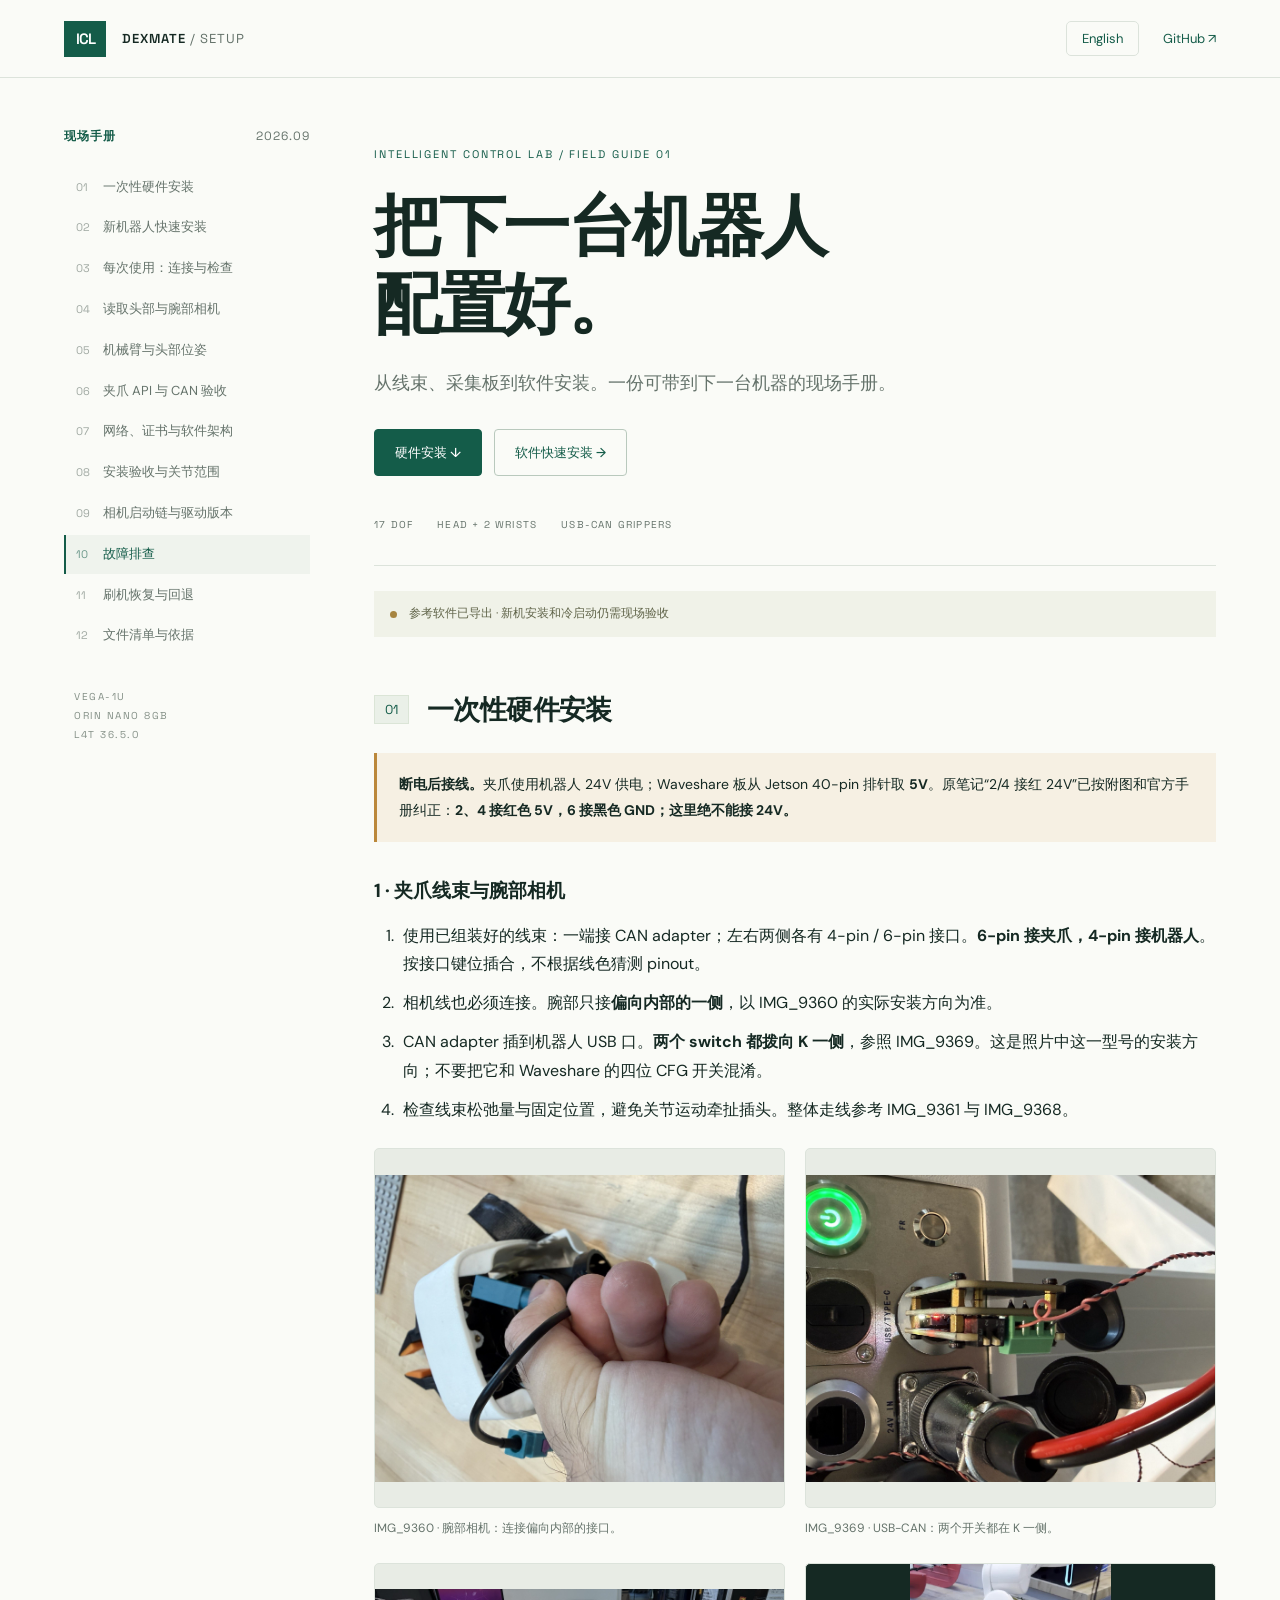
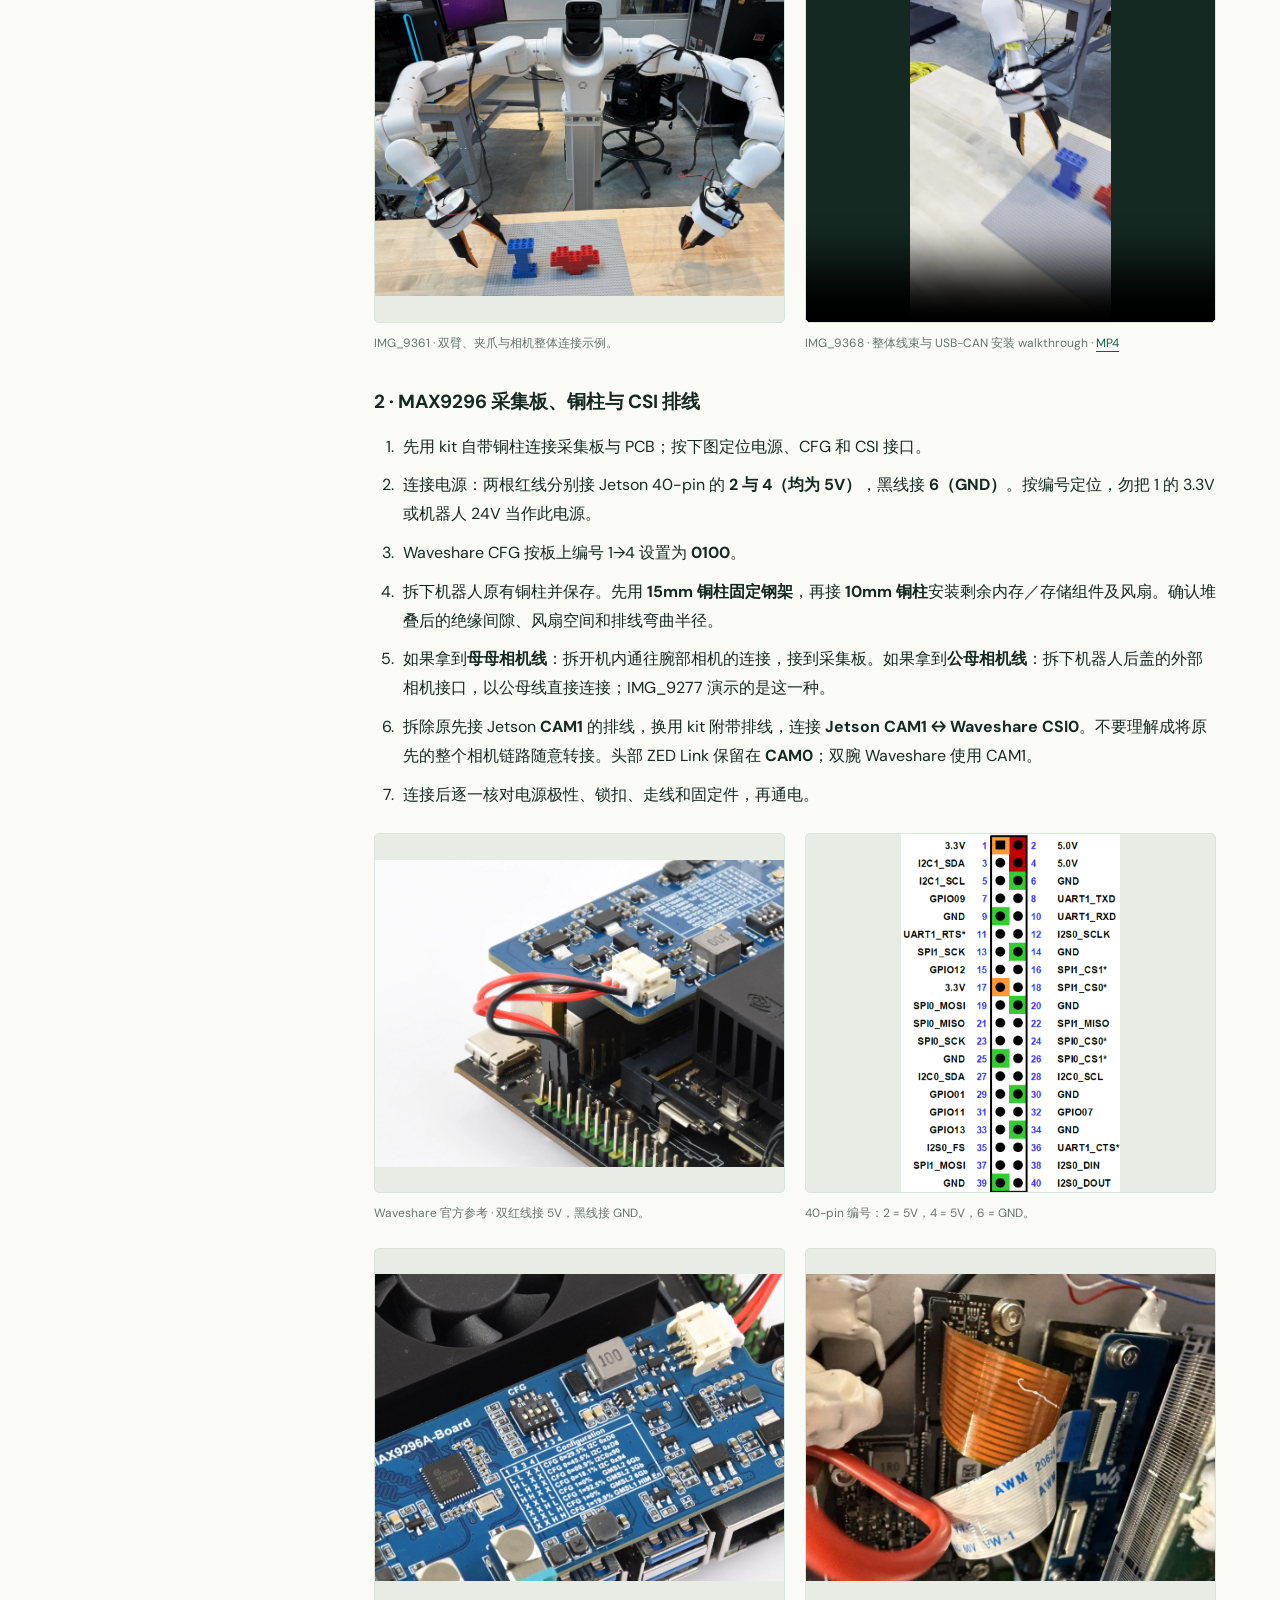
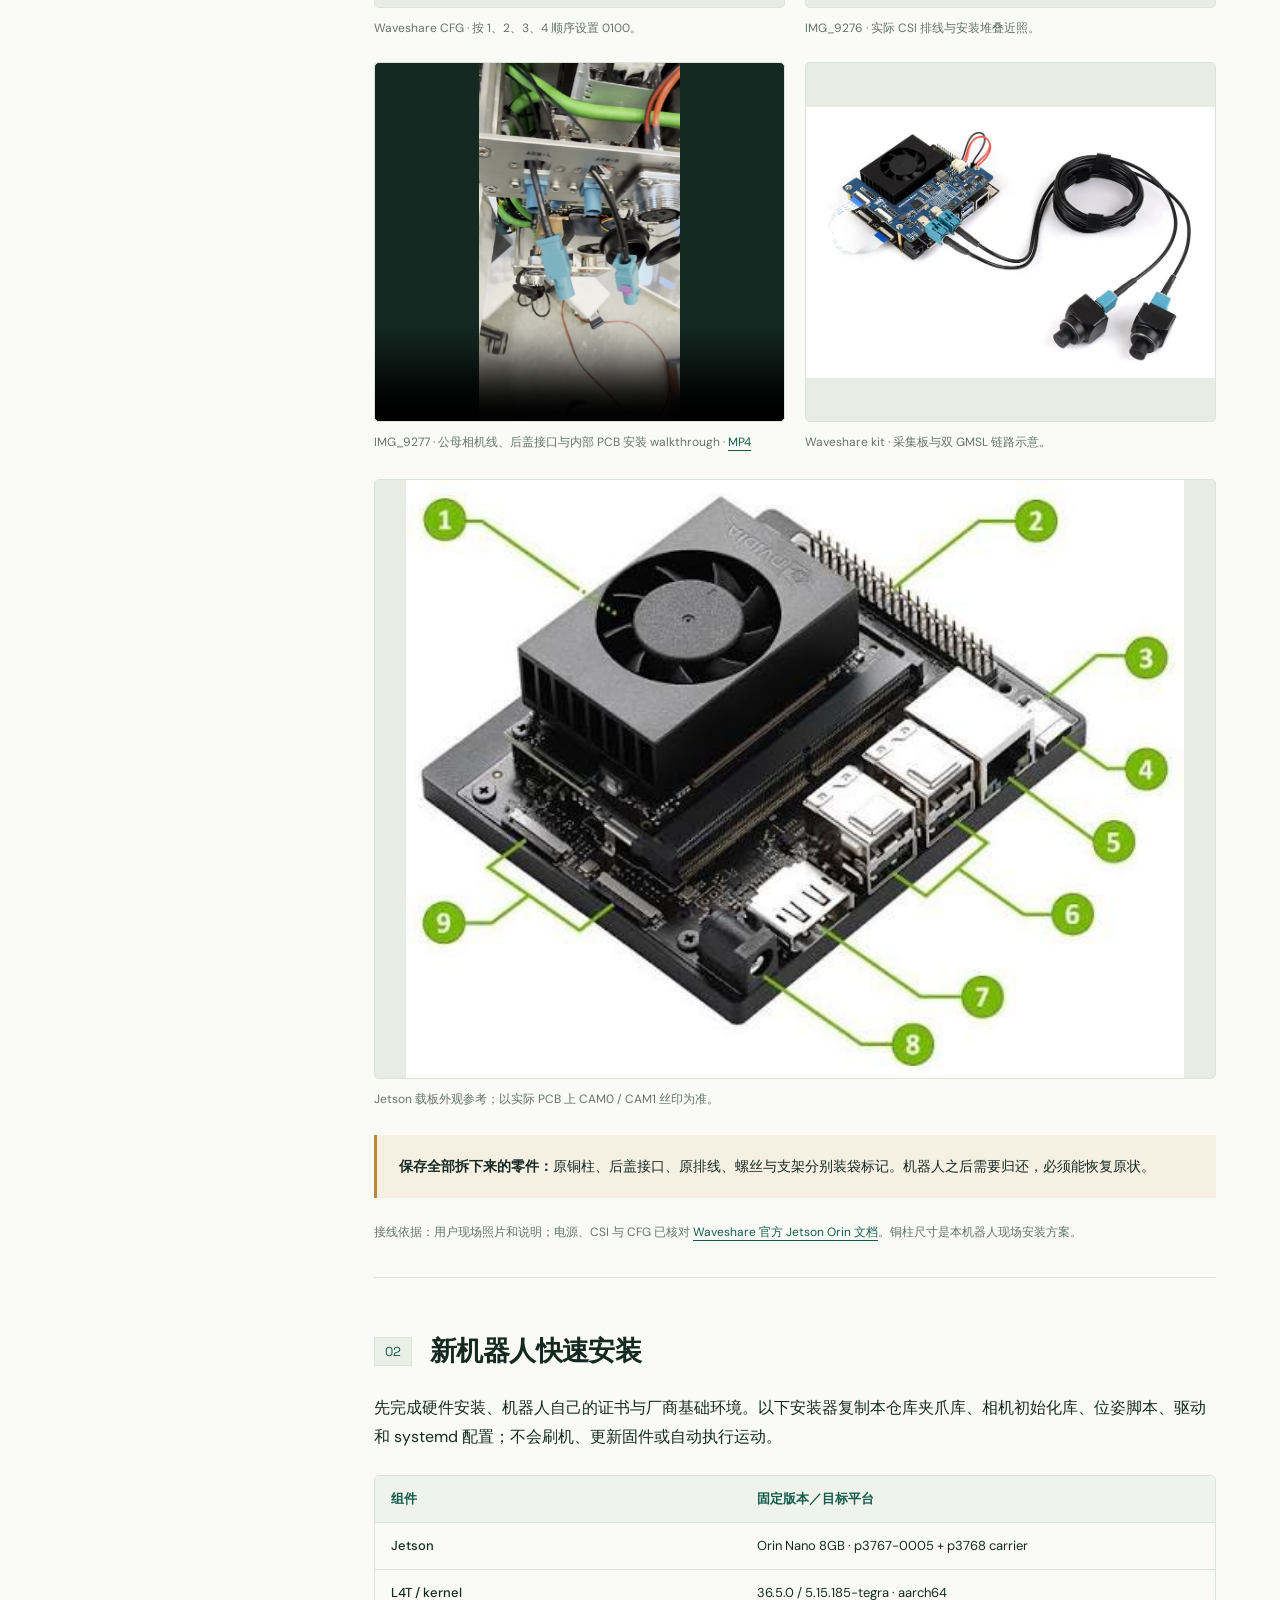
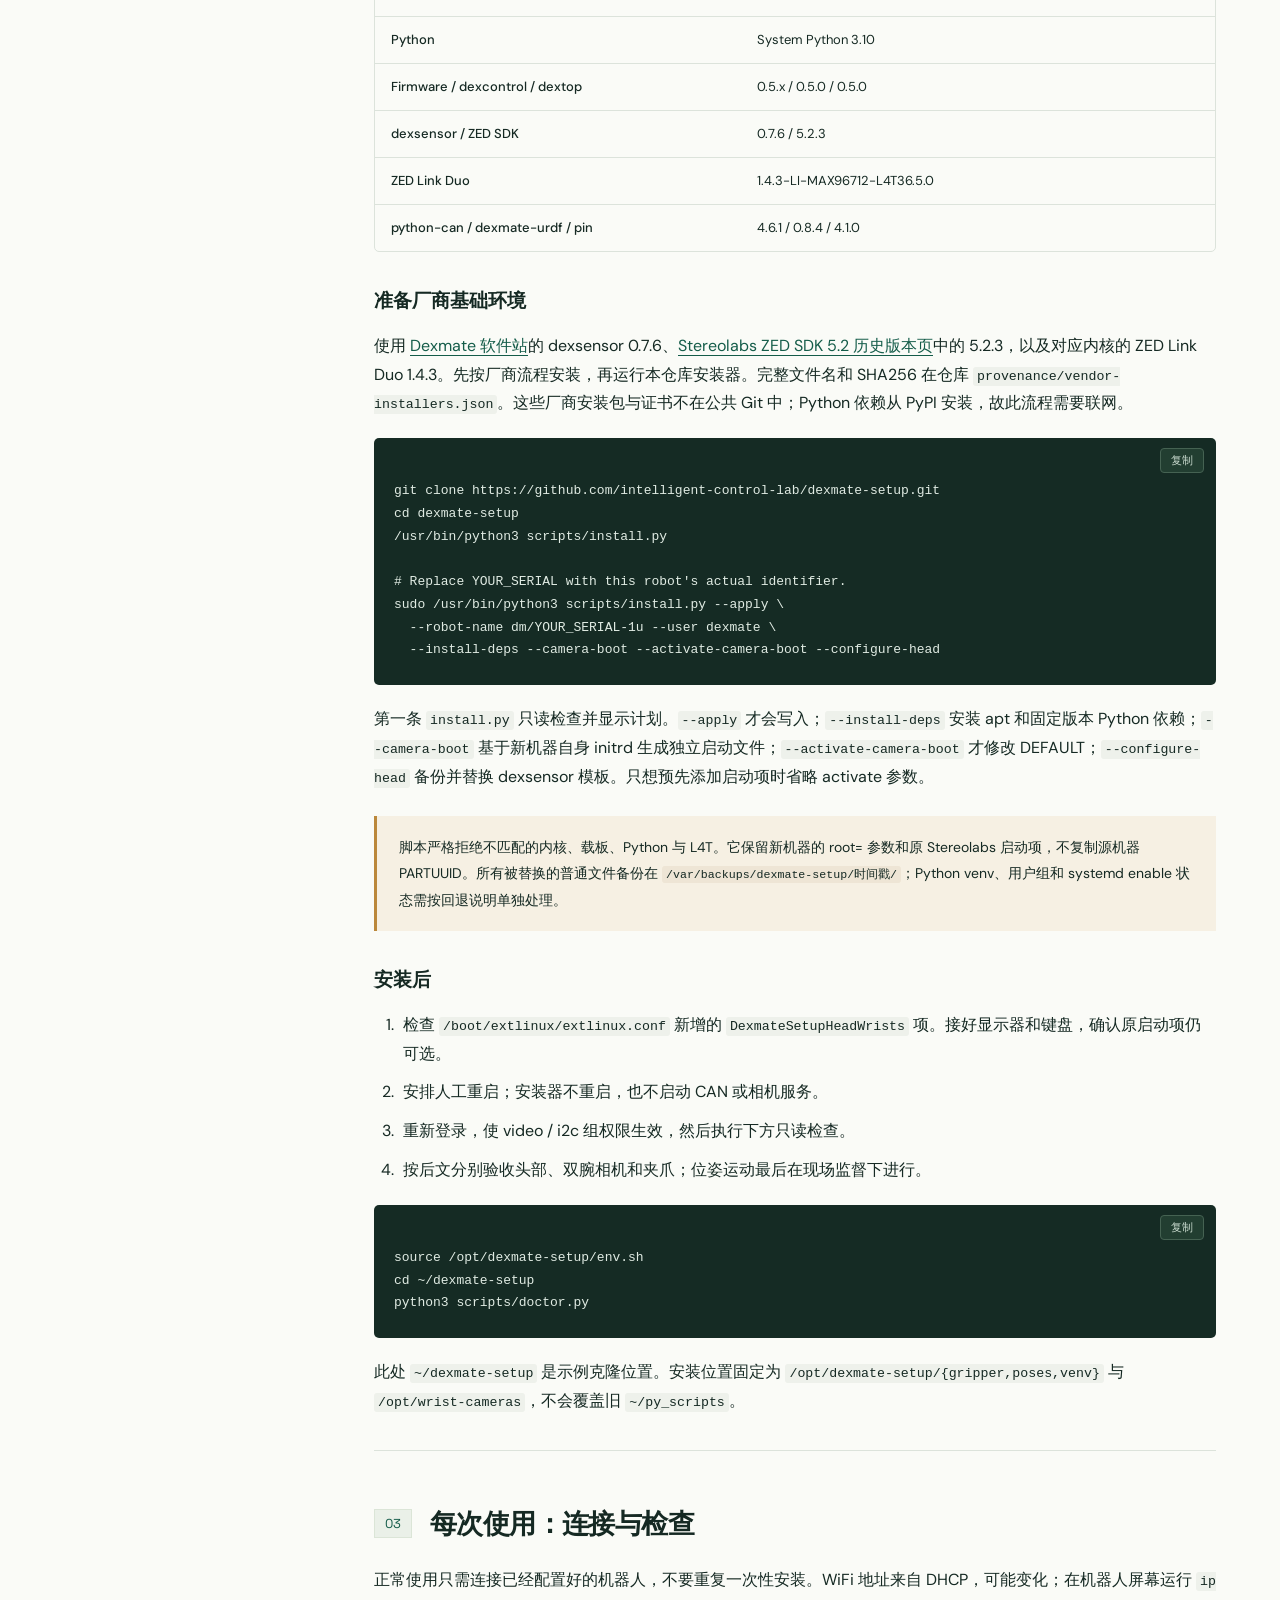
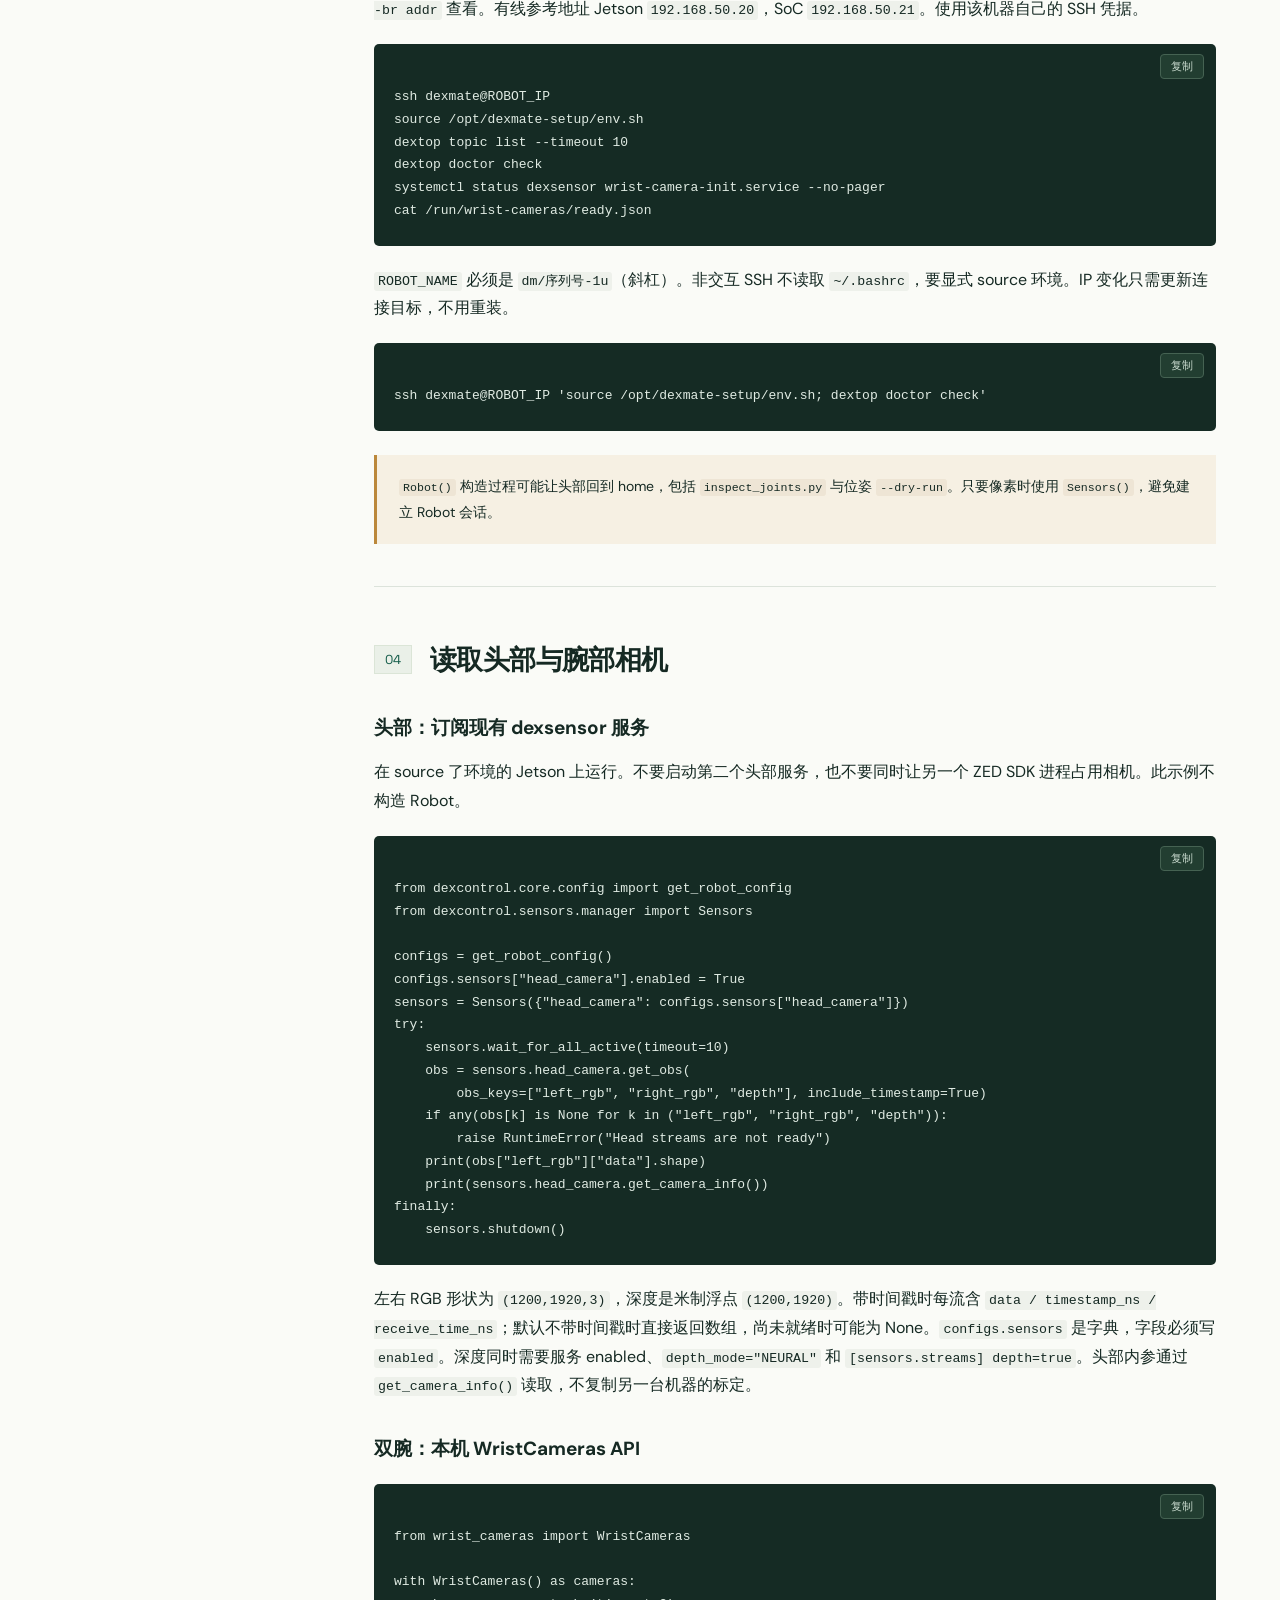
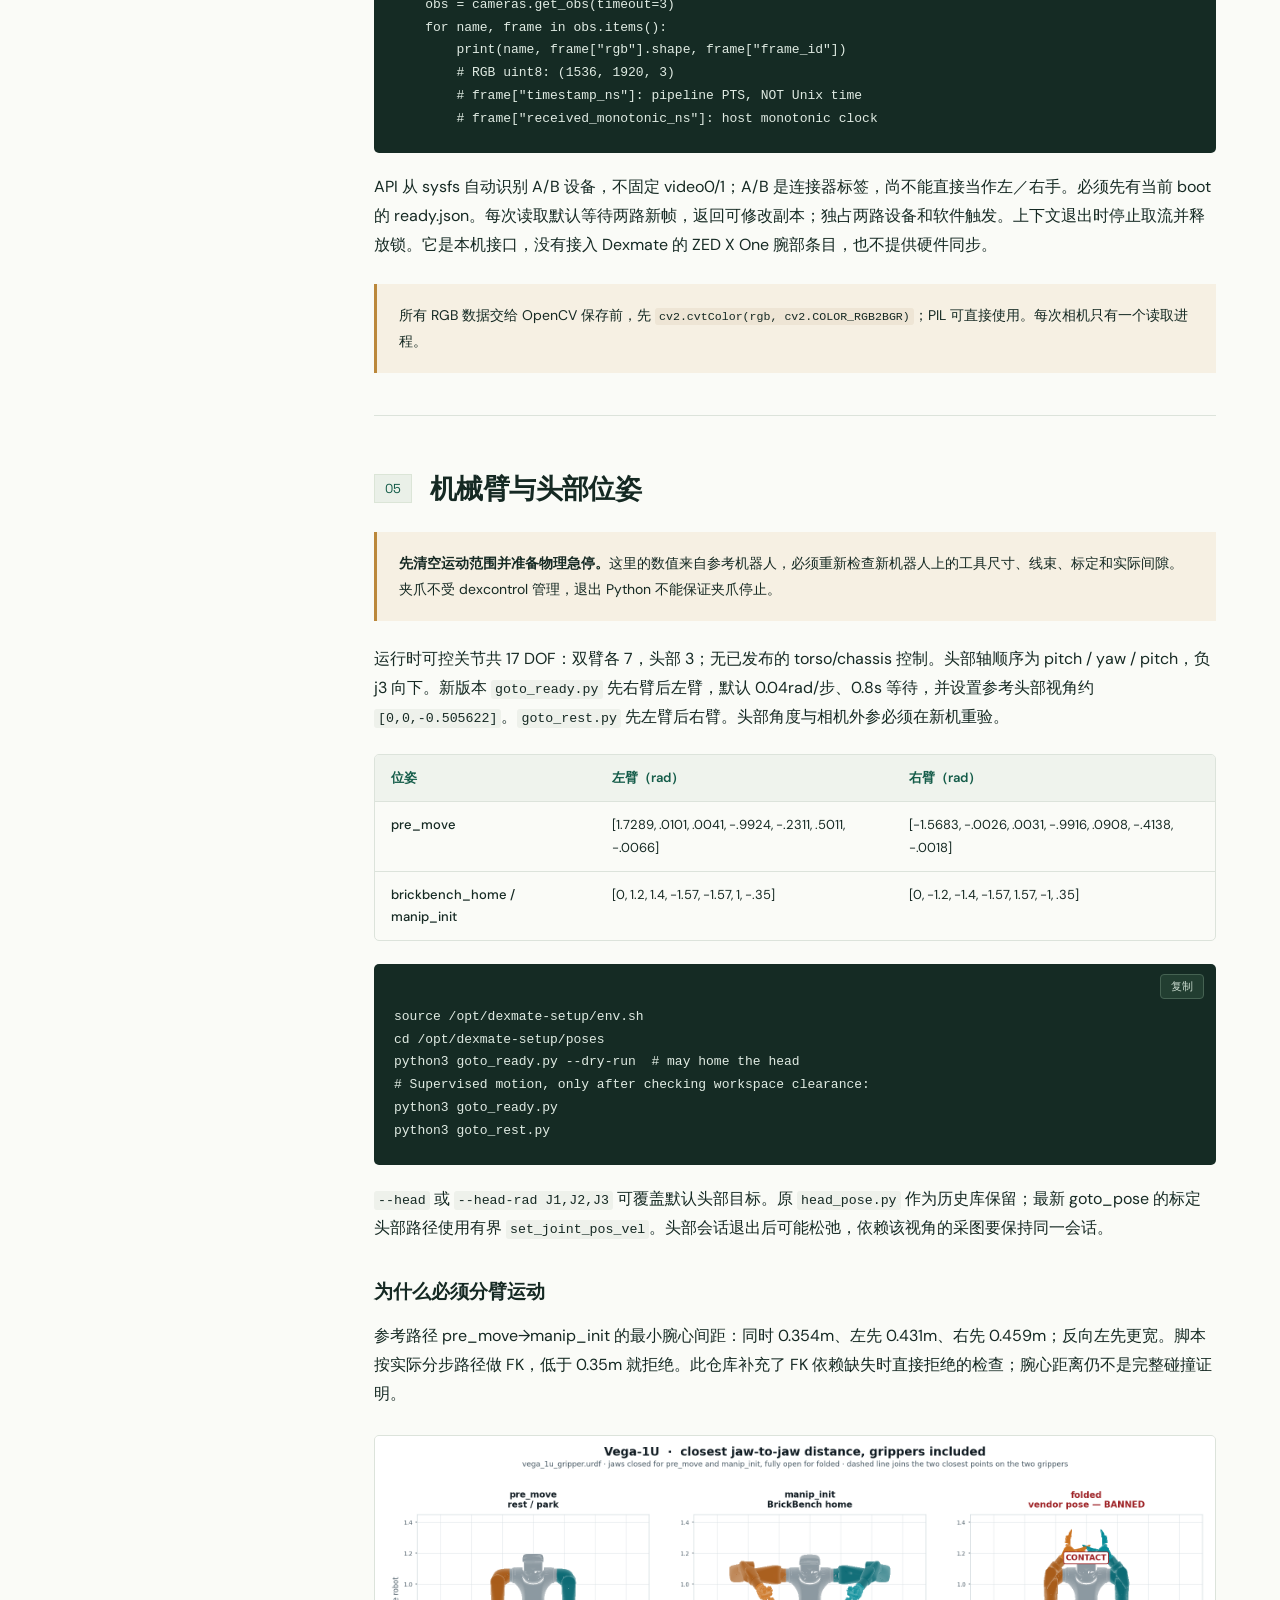
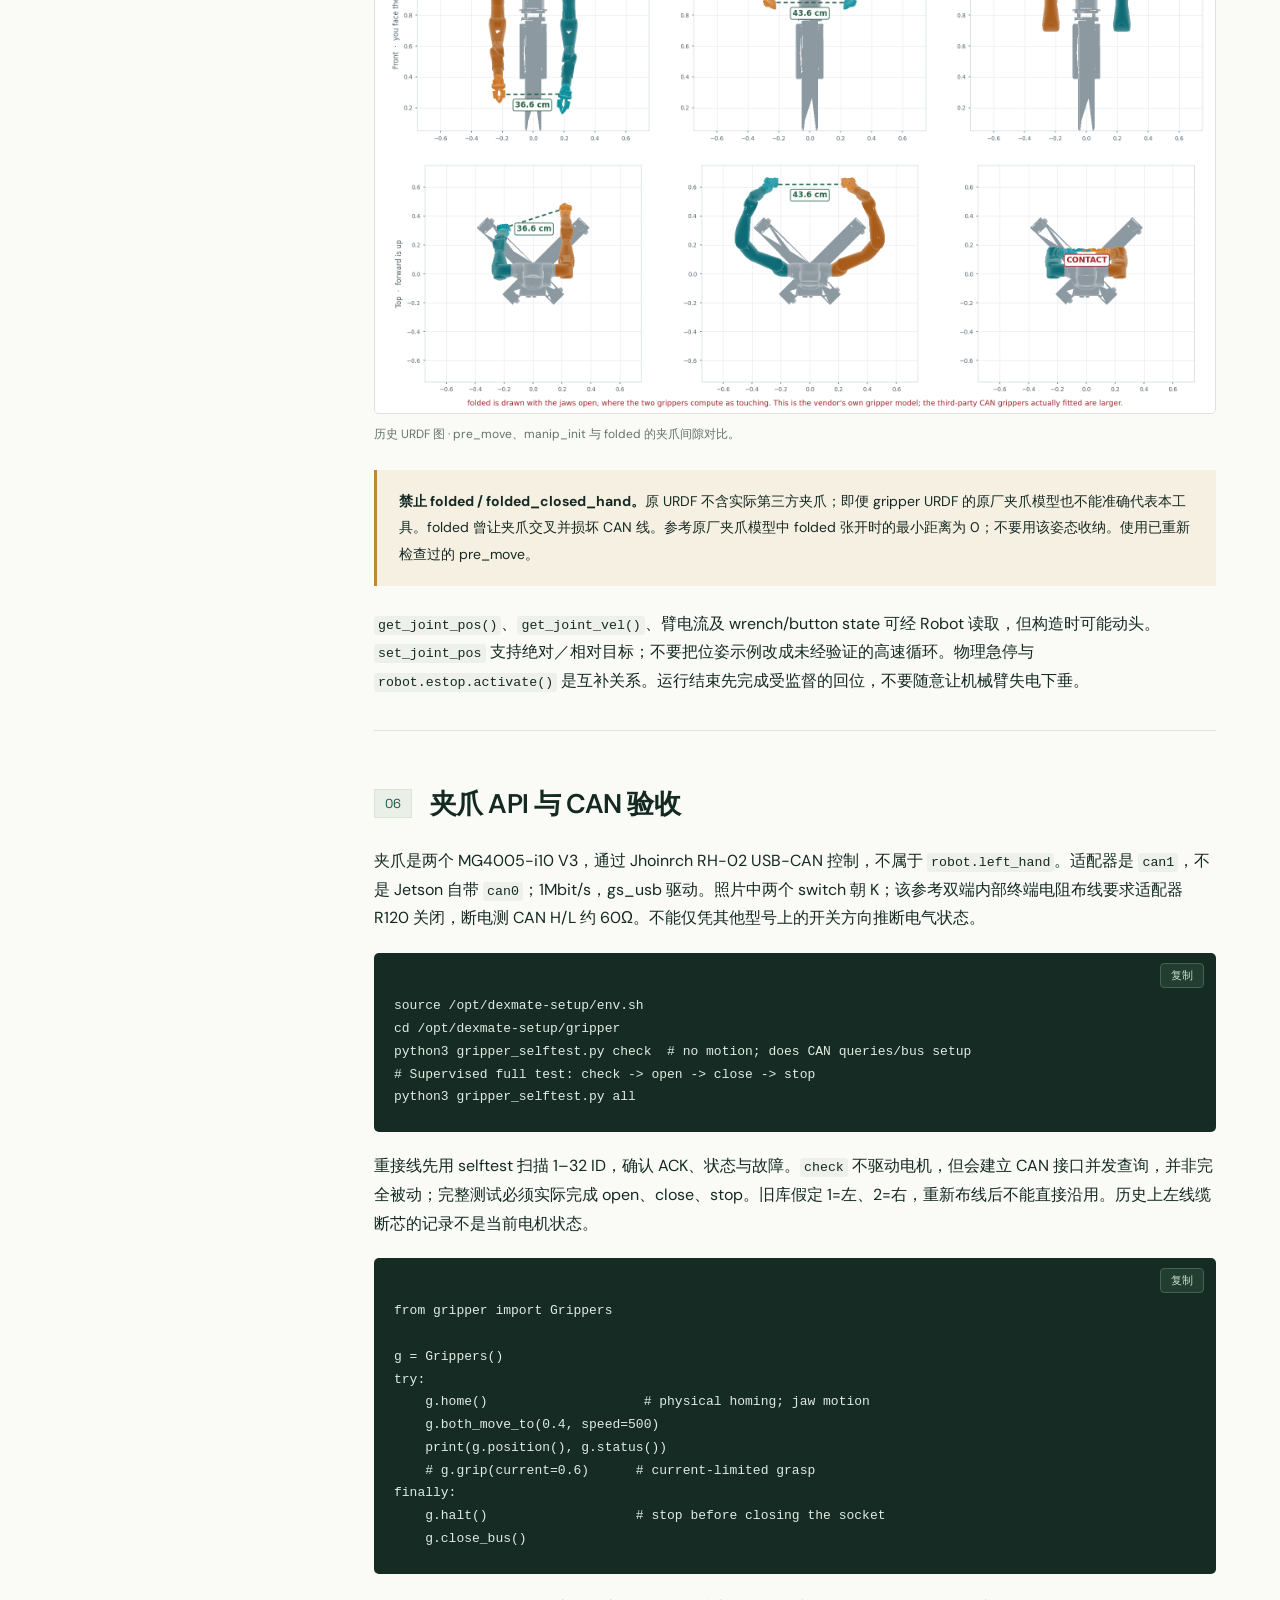
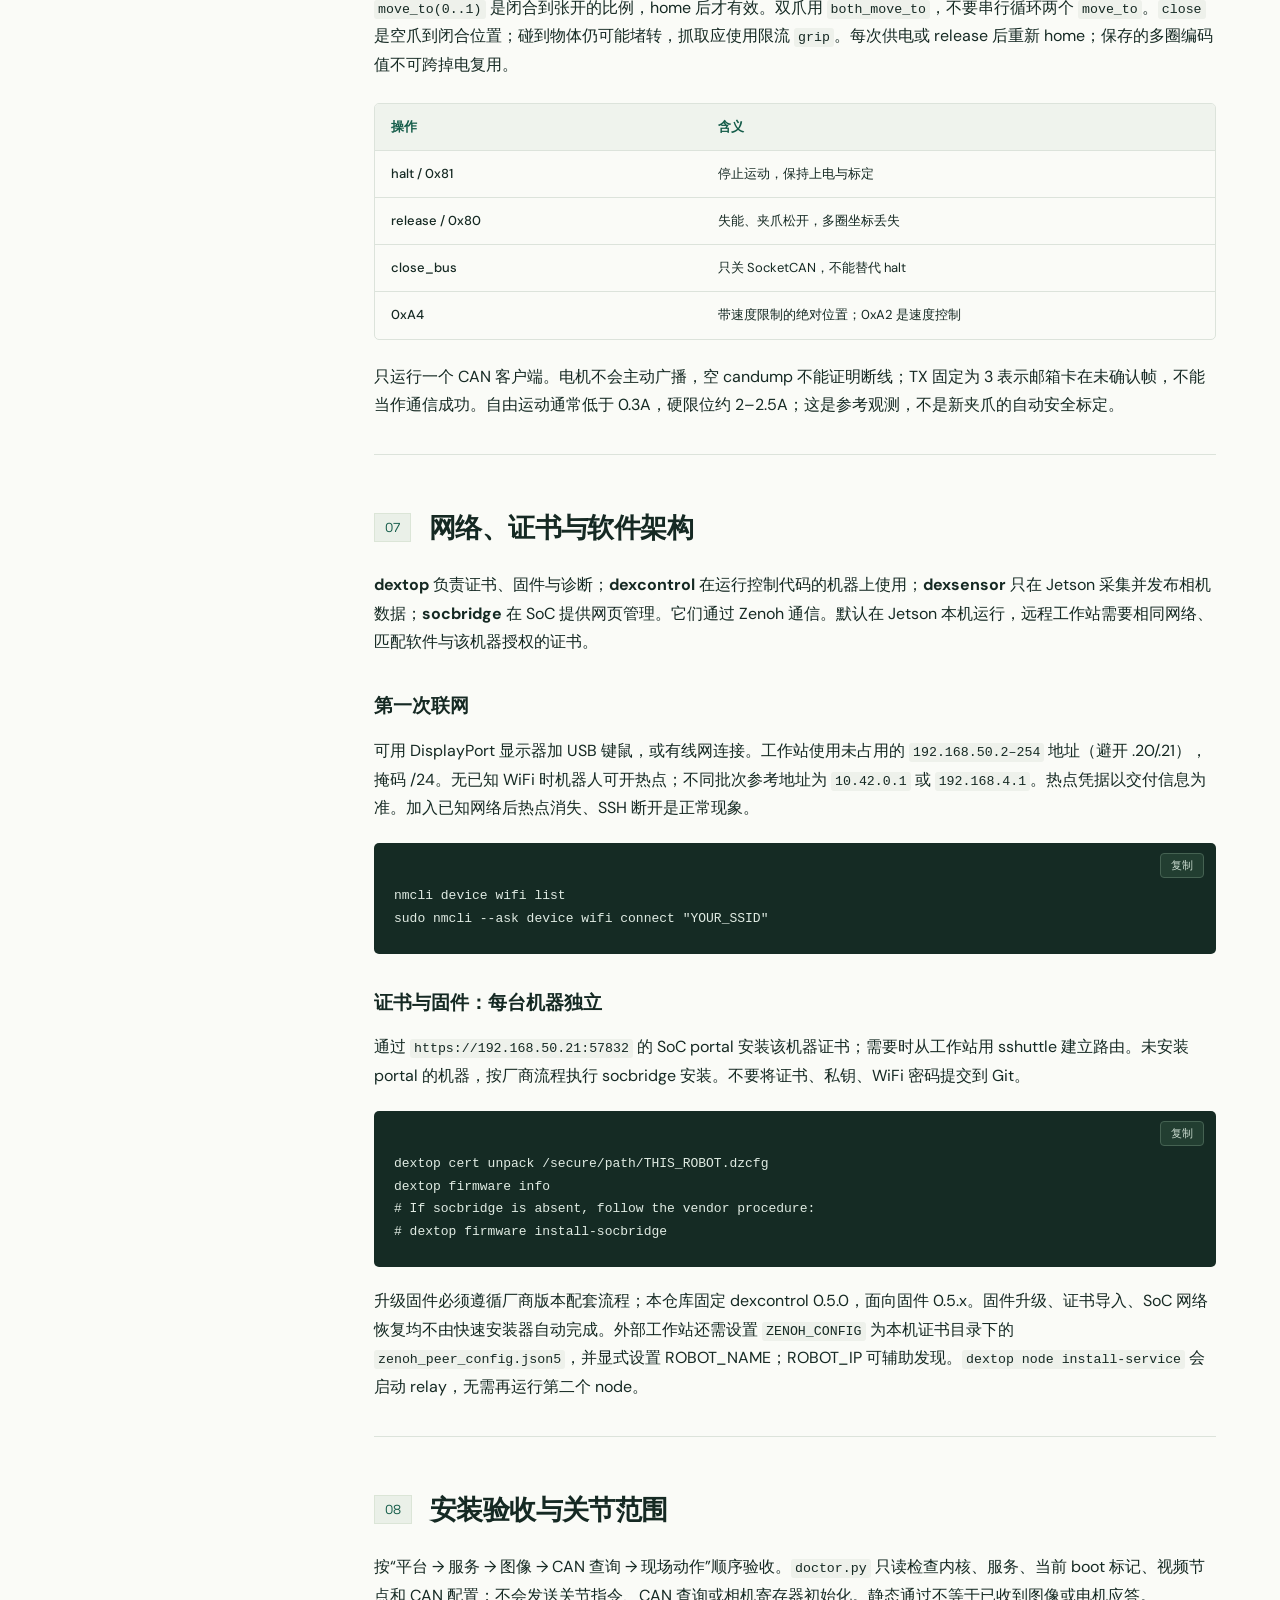
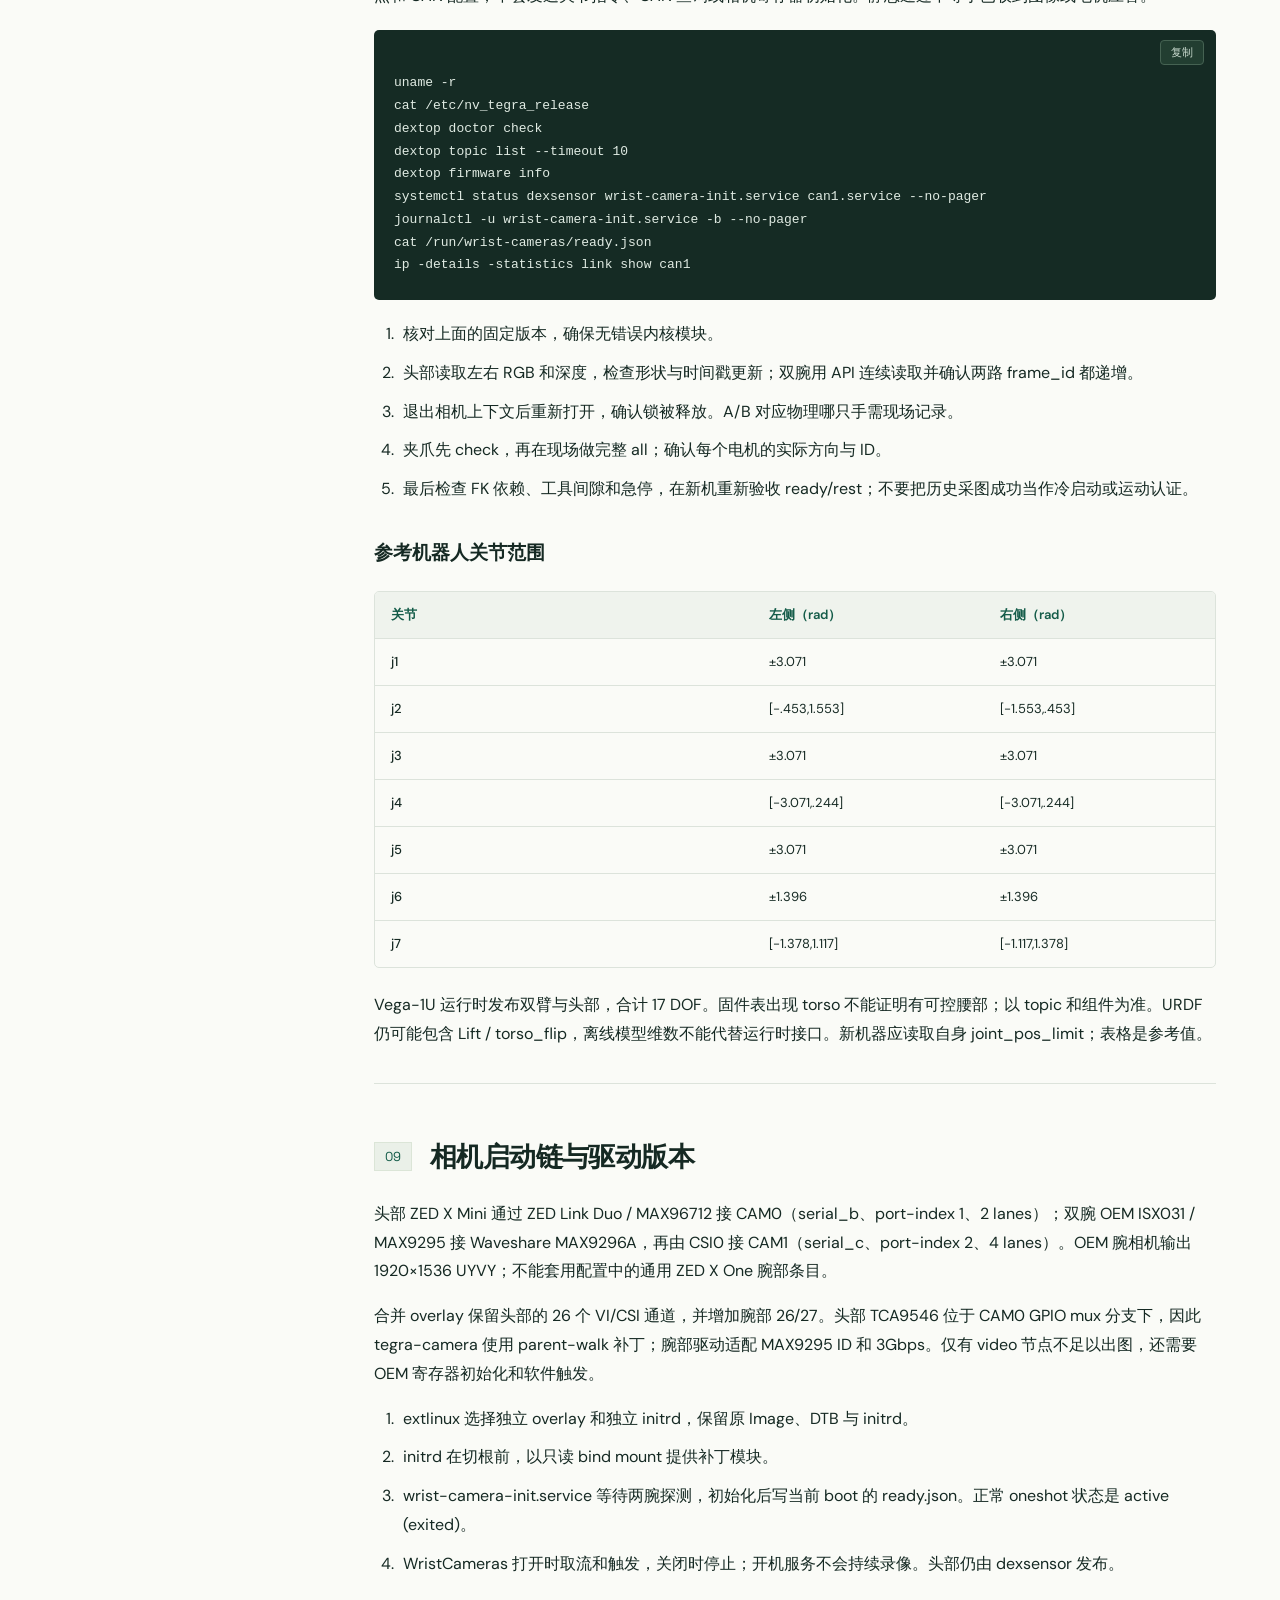
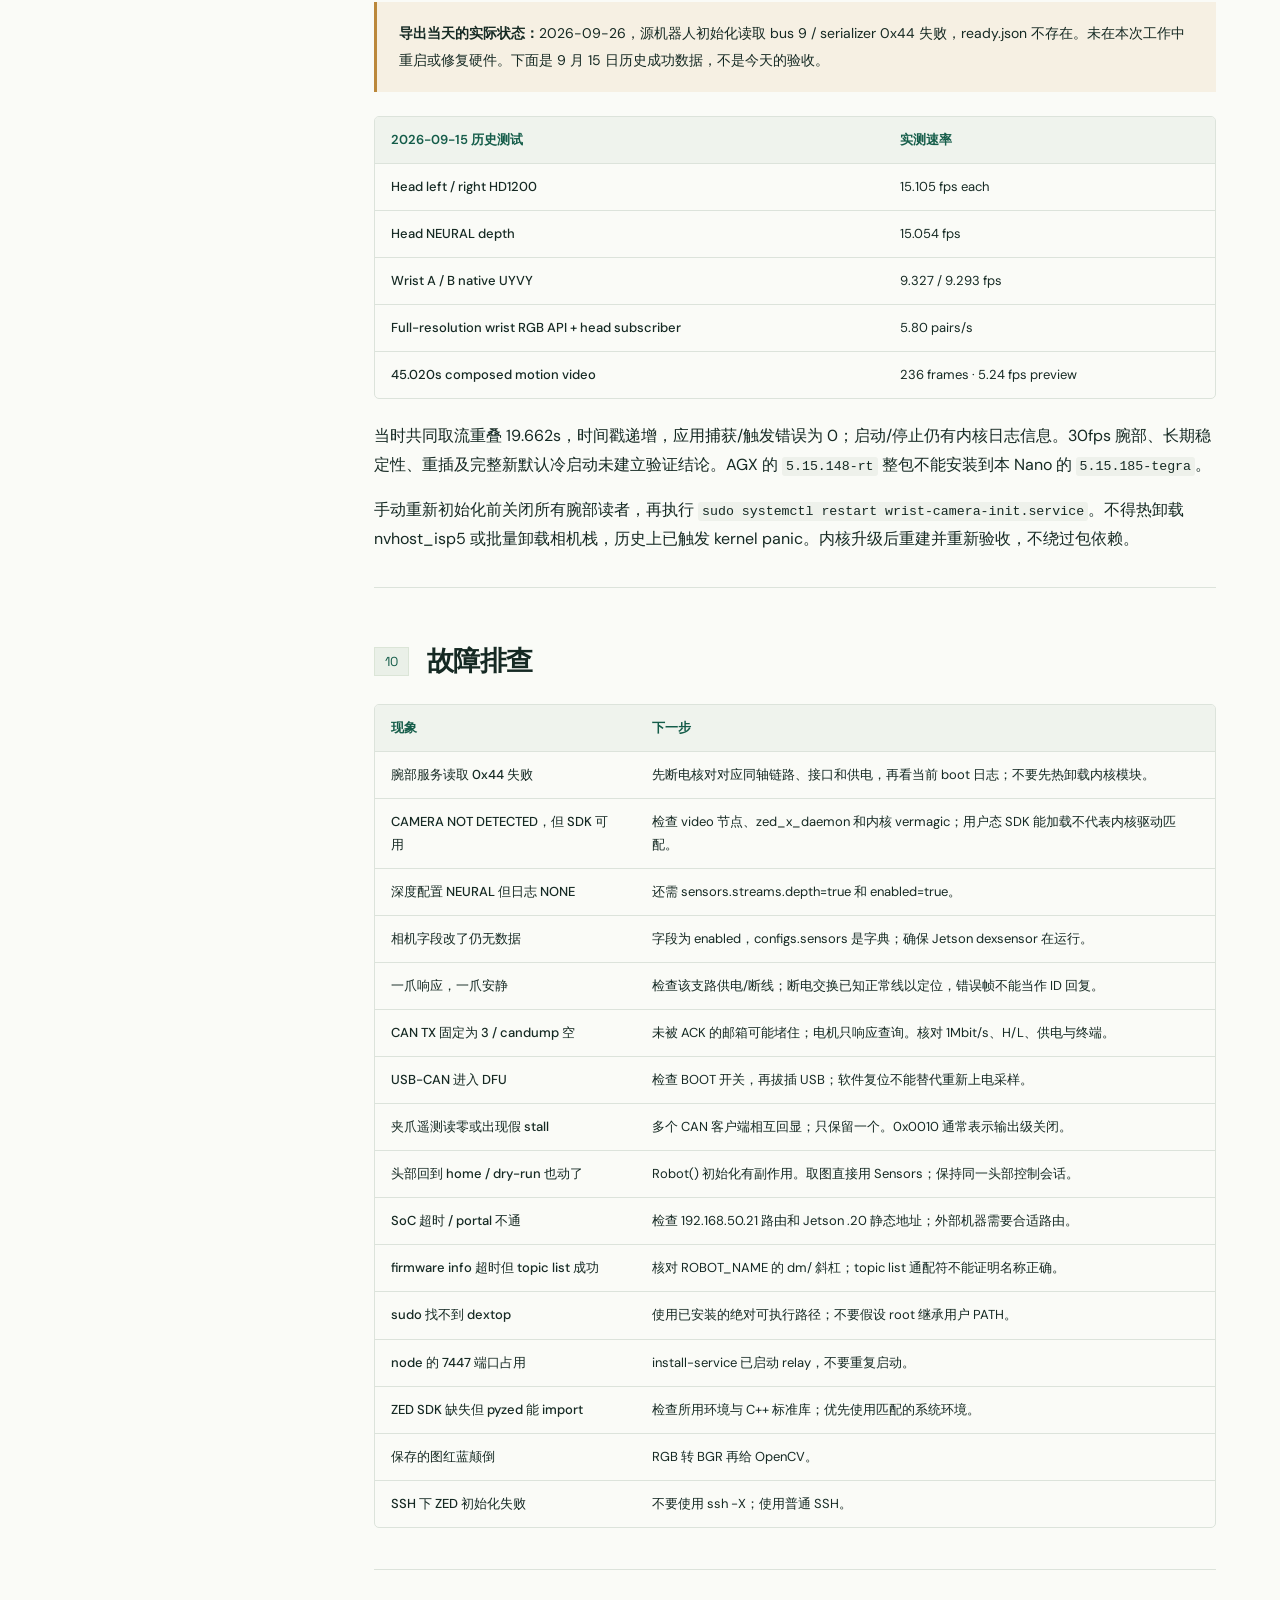
==== docs/index.html @ da92afb3 "Add robot setup kit and bilingual illustrated manual" ====
<!doctype html>
<html lang="zh-CN"><head><meta charset="utf-8"><meta name="viewport" content="width=device-width,initial-scale=1"><meta name="description" content="从线束、采集板到软件安装。一份可带到下一台机器的现场手册。"><title>Vega-1U 安装与使用手册 · ICL</title><link rel="stylesheet" href="style.css"><link rel="alternate" hreflang="en" href="en.html"></head>
<body><a class="skip" href="#main">跳转正文</a>
<header><a class="brand" href="index.html"><span class="brand-mark">ICL</span><span>DEXMATE <b>/ SETUP</b></span></a><div class="header-links"><a class="language" href="en.html">English</a><a href="https://github.com/intelligent-control-lab/dexmate-setup">GitHub ↗</a></div></header>
<div class="layout"><aside class="sidebar"><div class="side-title">现场手册 <span>2026.09</span></div><nav aria-label="章节"><a href="#hardware"><span>01</span>一次性硬件安装</a><a href="#install"><span>02</span>新机器人快速安装</a><a href="#session"><span>03</span>每次使用：连接与检查</a><a href="#sensors"><span>04</span>读取头部与腕部相机</a><a href="#poses"><span>05</span>机械臂与头部位姿</a><a href="#grippers"><span>06</span>夹爪 API 与 CAN 验收</a><a href="#network"><span>07</span>网络、证书与软件架构</a><a href="#acceptance"><span>08</span>安装验收与关节范围</a><a href="#camera-boot"><span>09</span>相机启动链与驱动版本</a><a href="#troubleshooting"><span>10</span>故障排查</a><a href="#recovery"><span>11</span>刷机恢复与回退</a><a href="#sources"><span>12</span>文件清单与依据</a></nav><div class="side-note">VEGA-1U<br>ORIN NANO 8GB<br>L4T 36.5.0</div></aside>
<main id="main"><div class="hero"><div class="eyebrow">INTELLIGENT CONTROL LAB / FIELD GUIDE 01</div><h1>把下一台机器人<br>配置好。</h1><p class="lead">从线束、采集板到软件安装。一份可带到下一台机器的现场手册。</p><div class="hero-actions"><a class="button" href="#hardware">硬件安装 ↓</a><a class="button secondary" href="#install">软件快速安装 →</a></div><div class="hero-meta"><span>17 DOF</span><span>HEAD + 2 WRISTS</span><span>USB-CAN GRIPPERS</span></div></div>
<div class="status"><span class="status-dot"></span>参考软件已导出 · 新机安装和冷启动仍需现场验收</div><section id="hardware"><div class="section-head"><span>01</span><h2>一次性硬件安装</h2></div><aside class="note"><strong>断电后接线。</strong>夹爪使用机器人 24V 供电；Waveshare 板从 Jetson 40-pin 排针取 <strong>5V</strong>。原笔记“2/4 接红 24V”已按附图和官方手册纠正：<strong>2、4 接红色 5V，6 接黑色 GND；这里绝不能接 24V。</strong></aside><h3>1 · 夹爪线束与腕部相机</h3><ol><li>使用已组装好的线束：一端接 CAN adapter；左右两侧各有 4-pin / 6-pin 接口。<strong>6-pin 接夹爪，4-pin 接机器人</strong>。按接口键位插合，不根据线色猜测 pinout。</li><li>相机线也必须连接。腕部只接<strong>偏向内部的一侧</strong>，以 IMG_9360 的实际安装方向为准。</li><li>CAN adapter 插到机器人 USB 口。<strong>两个 switch 都拨向 K 一侧</strong>，参照 IMG_9369。这是照片中这一型号的安装方向；不要把它和 Waveshare 的四位 CFG 开关混淆。</li><li>检查线束松弛量与固定位置，避免关节运动牵扯插头。整体走线参考 IMG_9361 与 IMG_9368。</li></ol><div class="gallery"><figure><a href="assets/IMG_9360.jpg" target="_blank" rel="noopener"><img src="assets/IMG_9360.jpg" alt="IMG_9360 · 腕部相机：连接偏向内部的接口。" width="1800" height="1350" loading="lazy"></a><figcaption>IMG_9360 · 腕部相机：连接偏向内部的接口。</figcaption></figure><figure><a href="assets/IMG_9369.jpg" target="_blank" rel="noopener"><img src="assets/IMG_9369.jpg" alt="IMG_9369 · USB-CAN：两个开关都在 K 一侧。" width="1800" height="1350" loading="lazy"></a><figcaption>IMG_9369 · USB-CAN：两个开关都在 K 一侧。</figcaption></figure></div><div class="gallery"><figure><a href="assets/IMG_9361.jpg" target="_blank" rel="noopener"><img src="assets/IMG_9361.jpg" alt="IMG_9361 · 双臂、夹爪与相机整体连接示例。" width="1800" height="1350" loading="lazy"></a><figcaption>IMG_9361 · 双臂、夹爪与相机整体连接示例。</figcaption></figure><figure><video controls playsinline preload="metadata" width="720" height="1280" poster="assets/IMG_9368-poster.jpg"><source src="assets/IMG_9368.mp4" type="video/mp4"></video><figcaption>IMG_9368 · 整体线束与 USB-CAN 安装 walkthrough · <a href="assets/IMG_9368.mp4" download>MP4</a></figcaption></figure></div><h3>2 · MAX9296 采集板、铜柱与 CSI 排线</h3><ol><li>先用 kit 自带铜柱连接采集板与 PCB；按下图定位电源、CFG 和 CSI 接口。</li><li>连接电源：两根红线分别接 Jetson 40-pin 的 <strong>2 与 4（均为 5V）</strong>，黑线接 <strong>6（GND）</strong>。按编号定位，勿把 1 的 3.3V 或机器人 24V 当作此电源。</li><li>Waveshare CFG 按板上编号 1→4 设置为 <strong>0100</strong>。</li><li>拆下机器人原有铜柱并保存。先用 <strong>15mm 铜柱固定钢架</strong>，再接 <strong>10mm 铜柱</strong>安装剩余内存／存储组件及风扇。确认堆叠后的绝缘间隙、风扇空间和排线弯曲半径。</li><li>如果拿到<strong>母母相机线</strong>：拆开机内通往腕部相机的连接，接到采集板。如果拿到<strong>公母相机线</strong>：拆下机器人后盖的外部相机接口，以公母线直接连接；IMG_9277 演示的是这一种。</li><li>拆除原先接 Jetson <strong>CAM1</strong> 的排线，换用 kit 附带排线，连接 <strong>Jetson CAM1 ↔ Waveshare CSI0</strong>。不要理解成将原先的整个相机链路随意转接。头部 ZED Link 保留在 <strong>CAM0</strong>；双腕 Waveshare 使用 CAM1。</li><li>连接后逐一核对电源极性、锁扣、走线和固定件，再通电。</li></ol><div class="gallery"><figure><a href="assets/waveshare-power.webp" target="_blank" rel="noopener"><img src="assets/waveshare-power.webp" alt="Waveshare 官方参考 · 双红线接 5V，黑线接 GND。" width="3422" height="2567" loading="lazy"></a><figcaption>Waveshare 官方参考 · 双红线接 5V，黑线接 GND。</figcaption></figure><figure><a href="assets/jetson-pinout.png" target="_blank" rel="noopener"><img src="assets/jetson-pinout.png" alt="40-pin 编号：2 = 5V，4 = 5V，6 = GND。" width="329" height="537" loading="lazy"></a><figcaption>40-pin 编号：2 = 5V，4 = 5V，6 = GND。</figcaption></figure></div><div class="gallery"><figure><a href="assets/waveshare-switch.webp" target="_blank" rel="noopener"><img src="assets/waveshare-switch.webp" alt="Waveshare CFG · 按 1、2、3、4 顺序设置 0100。" width="3777" height="2832" loading="lazy"></a><figcaption>Waveshare CFG · 按 1、2、3、4 顺序设置 0100。</figcaption></figure><figure><a href="assets/IMG_9276.jpg" target="_blank" rel="noopener"><img src="assets/IMG_9276.jpg" alt="IMG_9276 · 实际 CSI 排线与安装堆叠近照。" width="1800" height="1350" loading="lazy"></a><figcaption>IMG_9276 · 实际 CSI 排线与安装堆叠近照。</figcaption></figure></div><div class="gallery"><figure><video controls playsinline preload="metadata" width="720" height="1280" poster="assets/IMG_9277-poster.jpg"><source src="assets/IMG_9277.mp4" type="video/mp4"></video><figcaption>IMG_9277 · 公母相机线、后盖接口与内部 PCB 安装 walkthrough · <a href="assets/IMG_9277.mp4" download>MP4</a></figcaption></figure><figure><a href="assets/waveshare-kit.webp" target="_blank" rel="noopener"><img src="assets/waveshare-kit.webp" alt="Waveshare kit · 采集板与双 GMSL 链路示意。" width="880" height="583" loading="lazy"></a><figcaption>Waveshare kit · 采集板与双 GMSL 链路示意。</figcaption></figure></div><figure><a href="assets/jetson-board.jpg" target="_blank" rel="noopener"><img src="assets/jetson-board.jpg" alt="Jetson 载板外观参考；以实际 PCB 上 CAM0 / CAM1 丝印为准。" width="510" height="392" loading="lazy"></a><figcaption>Jetson 载板外观参考；以实际 PCB 上 CAM0 / CAM1 丝印为准。</figcaption></figure><aside class="note"><strong>保存全部拆下来的零件：</strong>原铜柱、后盖接口、原排线、螺丝与支架分别装袋标记。机器人之后需要归还，必须能恢复原状。</aside><p class="source">接线依据：用户现场照片和说明；电源、CSI 与 CFG 已核对 <a href="https://docs.waveshare.com/MAX9296-GMSL-Deser-Module/Jetson-Orin">Waveshare 官方 Jetson Orin 文档</a>。铜柱尺寸是本机器人现场安装方案。</p></section><section id="install"><div class="section-head"><span>02</span><h2>新机器人快速安装</h2></div><p>先完成硬件安装、机器人自己的证书与厂商基础环境。以下安装器复制本仓库夹爪库、相机初始化库、位姿脚本、驱动和 systemd 配置；不会刷机、更新固件或自动执行运动。</p><div class="table-wrap"><table><thead><tr><th>组件</th><th>固定版本／目标平台</th></tr></thead><tbody><tr><td>Jetson</td><td>Orin Nano 8GB · p3767-0005 + p3768 carrier</td></tr><tr><td>L4T / kernel</td><td>36.5.0 / 5.15.185-tegra · aarch64</td></tr><tr><td>Python</td><td>System Python 3.10</td></tr><tr><td>Firmware / dexcontrol / dextop</td><td>0.5.x / 0.5.0 / 0.5.0</td></tr><tr><td>dexsensor / ZED SDK</td><td>0.7.6 / 5.2.3</td></tr><tr><td>ZED Link Duo</td><td>1.4.3-LI-MAX96712-L4T36.5.0</td></tr><tr><td>python-can / dexmate-urdf / pin</td><td>4.6.1 / 0.8.4 / 4.1.0</td></tr></tbody></table></div><h3>准备厂商基础环境</h3><p>使用 <a href="https://software.dexmate.ai/packages/dexsensor">Dexmate 软件站</a>的 dexsensor 0.7.6、<a href="https://www.stereolabs.com/developers/release/5.2">Stereolabs ZED SDK 5.2 历史版本页</a>中的 5.2.3，以及对应内核的 ZED Link Duo 1.4.3。先按厂商流程安装，再运行本仓库安装器。完整文件名和 SHA256 在仓库 <code>provenance/vendor-installers.json</code>。这些厂商安装包与证书不在公共 Git 中；Python 依赖从 PyPI 安装，故此流程需要联网。</p><div class="code"><button class="copy" type="button">Copy</button><pre><code>git clone https://github.com/intelligent-control-lab/dexmate-setup.git
cd dexmate-setup
/usr/bin/python3 scripts/install.py

# Replace YOUR_SERIAL with this robot&#x27;s actual identifier.
sudo /usr/bin/python3 scripts/install.py --apply \
  --robot-name dm/YOUR_SERIAL-1u --user dexmate \
  --install-deps --camera-boot --activate-camera-boot --configure-head</code></pre></div><p>第一条 <code>install.py</code> 只读检查并显示计划。<code>--apply</code> 才会写入；<code>--install-deps</code> 安装 apt 和固定版本 Python 依赖；<code>--camera-boot</code> 基于新机器自身 initrd 生成独立启动文件；<code>--activate-camera-boot</code> 才修改 DEFAULT；<code>--configure-head</code> 备份并替换 dexsensor 模板。只想预先添加启动项时省略 activate 参数。</p><aside class="note">脚本严格拒绝不匹配的内核、载板、Python 与 L4T。它保留新机器的 root= 参数和原 Stereolabs 启动项，不复制源机器 PARTUUID。所有被替换的普通文件备份在 <code>/var/backups/dexmate-setup/时间戳/</code>；Python venv、用户组和 systemd enable 状态需按回退说明单独处理。</aside><h3>安装后</h3><ol><li>检查 <code>/boot/extlinux/extlinux.conf</code> 新增的 <code>DexmateSetupHeadWrists</code> 项。接好显示器和键盘，确认原启动项仍可选。</li><li>安排人工重启；安装器不重启，也不启动 CAN 或相机服务。</li><li>重新登录，使 video / i2c 组权限生效，然后执行下方只读检查。</li><li>按后文分别验收头部、双腕相机和夹爪；位姿运动最后在现场监督下进行。</li></ol><div class="code"><button class="copy" type="button">Copy</button><pre><code>source /opt/dexmate-setup/env.sh
cd ~/dexmate-setup
python3 scripts/doctor.py</code></pre></div><p>此处 <code>~/dexmate-setup</code> 是示例克隆位置。安装位置固定为 <code>/opt/dexmate-setup/{gripper,poses,venv}</code> 与 <code>/opt/wrist-cameras</code>，不会覆盖旧 <code>~/py_scripts</code>。</p></section><section id="session"><div class="section-head"><span>03</span><h2>每次使用：连接与检查</h2></div><p>正常使用只需连接已经配置好的机器人，不要重复一次性安装。WiFi 地址来自 DHCP，可能变化；在机器人屏幕运行 <code>ip -br addr</code> 查看。有线参考地址 Jetson <code>192.168.50.20</code>，SoC <code>192.168.50.21</code>。使用该机器自己的 SSH 凭据。</p><div class="code"><button class="copy" type="button">Copy</button><pre><code>ssh dexmate@ROBOT_IP
source /opt/dexmate-setup/env.sh
dextop topic list --timeout 10
dextop doctor check
systemctl status dexsensor wrist-camera-init.service --no-pager
cat /run/wrist-cameras/ready.json</code></pre></div><p><code>ROBOT_NAME</code> 必须是 <code>dm/序列号-1u</code>（斜杠）。非交互 SSH 不读取 <code>~/.bashrc</code>，要显式 source 环境。IP 变化只需更新连接目标，不用重装。</p><div class="code"><button class="copy" type="button">Copy</button><pre><code>ssh dexmate@ROBOT_IP &#x27;source /opt/dexmate-setup/env.sh; dextop doctor check&#x27;</code></pre></div><aside class="note"><code>Robot()</code> 构造过程可能让头部回到 home，包括 <code>inspect_joints.py</code> 与位姿 <code>--dry-run</code>。只要像素时使用 <code>Sensors()</code>，避免建立 Robot 会话。</aside></section><section id="sensors"><div class="section-head"><span>04</span><h2>读取头部与腕部相机</h2></div><h3>头部：订阅现有 dexsensor 服务</h3><p>在 source 了环境的 Jetson 上运行。不要启动第二个头部服务，也不要同时让另一个 ZED SDK 进程占用相机。此示例不构造 Robot。</p><div class="code"><button class="copy" type="button">Copy</button><pre><code>from dexcontrol.core.config import get_robot_config
from dexcontrol.sensors.manager import Sensors

configs = get_robot_config()
configs.sensors[&quot;head_camera&quot;].enabled = True
sensors = Sensors({&quot;head_camera&quot;: configs.sensors[&quot;head_camera&quot;]})
try:
    sensors.wait_for_all_active(timeout=10)
    obs = sensors.head_camera.get_obs(
        obs_keys=[&quot;left_rgb&quot;, &quot;right_rgb&quot;, &quot;depth&quot;], include_timestamp=True)
    if any(obs[k] is None for k in (&quot;left_rgb&quot;, &quot;right_rgb&quot;, &quot;depth&quot;)):
        raise RuntimeError(&quot;Head streams are not ready&quot;)
    print(obs[&quot;left_rgb&quot;][&quot;data&quot;].shape)
    print(sensors.head_camera.get_camera_info())
finally:
    sensors.shutdown()</code></pre></div><p>左右 RGB 形状为 <code>(1200,1920,3)</code>，深度是米制浮点 <code>(1200,1920)</code>。带时间戳时每流含 <code>data / timestamp_ns / receive_time_ns</code>；默认不带时间戳时直接返回数组，尚未就绪时可能为 None。<code>configs.sensors</code> 是字典，字段必须写 <code>enabled</code>。深度同时需要服务 enabled、<code>depth_mode="NEURAL"</code> 和 <code>[sensors.streams] depth=true</code>。头部内参通过 <code>get_camera_info()</code> 读取，不复制另一台机器的标定。</p><h3>双腕：本机 WristCameras API</h3><div class="code"><button class="copy" type="button">Copy</button><pre><code>from wrist_cameras import WristCameras

with WristCameras() as cameras:
    obs = cameras.get_obs(timeout=3)
    for name, frame in obs.items():
        print(name, frame[&quot;rgb&quot;].shape, frame[&quot;frame_id&quot;])
        # RGB uint8: (1536, 1920, 3)
        # frame[&quot;timestamp_ns&quot;]: pipeline PTS, NOT Unix time
        # frame[&quot;received_monotonic_ns&quot;]: host monotonic clock</code></pre></div><p>API 从 sysfs 自动识别 A/B 设备，不固定 video0/1；A/B 是连接器标签，尚不能直接当作左／右手。必须先有当前 boot 的 ready.json。每次读取默认等待两路新帧，返回可修改副本；独占两路设备和软件触发。上下文退出时停止取流并释放锁。它是本机接口，没有接入 Dexmate 的 ZED X One 腕部条目，也不提供硬件同步。</p><aside class="note">所有 RGB 数据交给 OpenCV 保存前，先 <code>cv2.cvtColor(rgb, cv2.COLOR_RGB2BGR)</code>；PIL 可直接使用。每次相机只有一个读取进程。</aside></section><section id="poses"><div class="section-head"><span>05</span><h2>机械臂与头部位姿</h2></div><aside class="note"><strong>先清空运动范围并准备物理急停。</strong>这里的数值来自参考机器人，必须重新检查新机器人上的工具尺寸、线束、标定和实际间隙。夹爪不受 dexcontrol 管理，退出 Python 不能保证夹爪停止。</aside><p>运行时可控关节共 17 DOF：双臂各 7，头部 3；无已发布的 torso/chassis 控制。头部轴顺序为 pitch / yaw / pitch，负 j3 向下。新版本 <code>goto_ready.py</code> 先右臂后左臂，默认 0.04rad/步、0.8s 等待，并设置参考头部视角约 <code>[0,0,-0.505622]</code>。<code>goto_rest.py</code> 先左臂后右臂。头部角度与相机外参必须在新机重验。</p><div class="table-wrap"><table><thead><tr><th>位姿</th><th>左臂（rad）</th><th>右臂（rad）</th></tr></thead><tbody><tr><td>pre_move</td><td>[1.7289, .0101, .0041, -.9924, -.2311, .5011, -.0066]</td><td>[-1.5683, -.0026, .0031, -.9916, .0908, -.4138, -.0018]</td></tr><tr><td>brickbench_home / manip_init</td><td>[0, 1.2, 1.4, -1.57, -1.57, 1, -.35]</td><td>[0, -1.2, -1.4, -1.57, 1.57, -1, .35]</td></tr></tbody></table></div><div class="code"><button class="copy" type="button">Copy</button><pre><code>source /opt/dexmate-setup/env.sh
cd /opt/dexmate-setup/poses
python3 goto_ready.py --dry-run  # may home the head
# Supervised motion, only after checking workspace clearance:
python3 goto_ready.py
python3 goto_rest.py</code></pre></div><p><code>--head</code> 或 <code>--head-rad J1,J2,J3</code> 可覆盖默认头部目标。原 <code>head_pose.py</code> 作为历史库保留；最新 goto_pose 的标定头部路径使用有界 <code>set_joint_pos_vel</code>。头部会话退出后可能松弛，依赖该视角的采图要保持同一会话。</p><h3>为什么必须分臂运动</h3><p>参考路径 pre_move→manip_init 的最小腕心间距：同时 0.354m、左先 0.431m、右先 0.459m；反向左先更宽。脚本按实际分步路径做 FK，低于 0.35m 就拒绝。此仓库补充了 FK 依赖缺失时直接拒绝的检查；腕心距离仍不是完整碰撞证明。</p><figure><a href="assets/pose-reference-1.png" target="_blank" rel="noopener"><img src="assets/pose-reference-1.png" alt="历史 URDF 图 · pre_move、manip_init 与 folded 的夹爪间隙对比。" width="2010" height="1380" loading="lazy"></a><figcaption>历史 URDF 图 · pre_move、manip_init 与 folded 的夹爪间隙对比。</figcaption></figure><aside class="note"><strong>禁止 folded / folded_closed_hand。</strong>原 URDF 不含实际第三方夹爪；即便 gripper URDF 的原厂夹爪模型也不能准确代表本工具。folded 曾让夹爪交叉并损坏 CAN 线。参考原厂夹爪模型中 folded 张开时的最小距离为 0；不要用该姿态收纳。使用已重新检查过的 pre_move。</aside><p><code>get_joint_pos()</code>、<code>get_joint_vel()</code>、臂电流及 wrench/button state 可经 Robot 读取，但构造时可能动头。<code>set_joint_pos</code> 支持绝对／相对目标；不要把位姿示例改成未经验证的高速循环。物理急停与 <code>robot.estop.activate()</code> 是互补关系。运行结束先完成受监督的回位，不要随意让机械臂失电下垂。</p></section><section id="grippers"><div class="section-head"><span>06</span><h2>夹爪 API 与 CAN 验收</h2></div><p>夹爪是两个 MG4005-i10 V3，通过 Jhoinrch RH-02 USB-CAN 控制，不属于 <code>robot.left_hand</code>。适配器是 <code>can1</code>，不是 Jetson 自带 <code>can0</code>；1Mbit/s，gs_usb 驱动。照片中两个 switch 朝 K；该参考双端内部终端电阻布线要求适配器 R120 关闭，断电测 CAN H/L 约 60Ω。不能仅凭其他型号上的开关方向推断电气状态。</p><div class="code"><button class="copy" type="button">Copy</button><pre><code>source /opt/dexmate-setup/env.sh
cd /opt/dexmate-setup/gripper
python3 gripper_selftest.py check  # no motion; does CAN queries/bus setup
# Supervised full test: check -&gt; open -&gt; close -&gt; stop
python3 gripper_selftest.py all</code></pre></div><p>重接线先用 selftest 扫描 1–32 ID，确认 ACK、状态与故障。<code>check</code> 不驱动电机，但会建立 CAN 接口并发查询，并非完全被动；完整测试必须实际完成 open、close、stop。旧库假定 1=左、2=右，重新布线后不能直接沿用。历史上左线缆断芯的记录不是当前电机状态。</p><div class="code"><button class="copy" type="button">Copy</button><pre><code>from gripper import Grippers

g = Grippers()
try:
    g.home()                    # physical homing; jaw motion
    g.both_move_to(0.4, speed=500)
    print(g.position(), g.status())
    # g.grip(current=0.6)      # current-limited grasp
finally:
    g.halt()                   # stop before closing the socket
    g.close_bus()</code></pre></div><p><code>move_to(0..1)</code> 是闭合到张开的比例，home 后才有效。双爪用 <code>both_move_to</code>，不要串行循环两个 <code>move_to</code>。<code>close</code> 是空爪到闭合位置；碰到物体仍可能堵转，抓取应使用限流 <code>grip</code>。每次供电或 release 后重新 home；保存的多圈编码值不可跨掉电复用。</p><div class="table-wrap"><table><thead><tr><th>操作</th><th>含义</th></tr></thead><tbody><tr><td>halt / 0x81</td><td>停止运动，保持上电与标定</td></tr><tr><td>release / 0x80</td><td>失能、夹爪松开，多圈坐标丢失</td></tr><tr><td>close_bus</td><td>只关 SocketCAN，不能替代 halt</td></tr><tr><td>0xA4</td><td>带速度限制的绝对位置；0xA2 是速度控制</td></tr></tbody></table></div><p>只运行一个 CAN 客户端。电机不会主动广播，空 candump 不能证明断线；TX 固定为 3 表示邮箱卡在未确认帧，不能当作通信成功。自由运动通常低于 0.3A，硬限位约 2–2.5A；这是参考观测，不是新夹爪的自动安全标定。</p></section><section id="network"><div class="section-head"><span>07</span><h2>网络、证书与软件架构</h2></div><p><strong>dextop</strong> 负责证书、固件与诊断；<strong>dexcontrol</strong> 在运行控制代码的机器上使用；<strong>dexsensor</strong> 只在 Jetson 采集并发布相机数据；<strong>socbridge</strong> 在 SoC 提供网页管理。它们通过 Zenoh 通信。默认在 Jetson 本机运行，远程工作站需要相同网络、匹配软件与该机器授权的证书。</p><h3>第一次联网</h3><p>可用 DisplayPort 显示器加 USB 键鼠，或有线网连接。工作站使用未占用的 <code>192.168.50.2–254</code> 地址（避开 .20/.21），掩码 /24。无已知 WiFi 时机器人可开热点；不同批次参考地址为 <code>10.42.0.1</code> 或 <code>192.168.4.1</code>。热点凭据以交付信息为准。加入已知网络后热点消失、SSH 断开是正常现象。</p><div class="code"><button class="copy" type="button">Copy</button><pre><code>nmcli device wifi list
sudo nmcli --ask device wifi connect &quot;YOUR_SSID&quot;</code></pre></div><h3>证书与固件：每台机器独立</h3><p>通过 <code>https://192.168.50.21:57832</code> 的 SoC portal 安装该机器证书；需要时从工作站用 sshuttle 建立路由。未安装 portal 的机器，按厂商流程执行 socbridge 安装。不要将证书、私钥、WiFi 密码提交到 Git。</p><div class="code"><button class="copy" type="button">Copy</button><pre><code>dextop cert unpack /secure/path/THIS_ROBOT.dzcfg
dextop firmware info
# If socbridge is absent, follow the vendor procedure:
# dextop firmware install-socbridge</code></pre></div><p>升级固件必须遵循厂商版本配套流程；本仓库固定 dexcontrol 0.5.0，面向固件 0.5.x。固件升级、证书导入、SoC 网络恢复均不由快速安装器自动完成。外部工作站还需设置 <code>ZENOH_CONFIG</code> 为本机证书目录下的 <code>zenoh_peer_config.json5</code>，并显式设置 ROBOT_NAME；ROBOT_IP 可辅助发现。<code>dextop node install-service</code> 会启动 relay，无需再运行第二个 node。</p></section><section id="acceptance"><div class="section-head"><span>08</span><h2>安装验收与关节范围</h2></div><p>按“平台 → 服务 → 图像 → CAN 查询 → 现场动作”顺序验收。<code>doctor.py</code> 只读检查内核、服务、当前 boot 标记、视频节点和 CAN 配置；不会发送关节指令、CAN 查询或相机寄存器初始化。静态通过不等于已收到图像或电机应答。</p><div class="code"><button class="copy" type="button">Copy</button><pre><code>uname -r
cat /etc/nv_tegra_release
dextop doctor check
dextop topic list --timeout 10
dextop firmware info
systemctl status dexsensor wrist-camera-init.service can1.service --no-pager
journalctl -u wrist-camera-init.service -b --no-pager
cat /run/wrist-cameras/ready.json
ip -details -statistics link show can1</code></pre></div><ol><li>核对上面的固定版本，确保无错误内核模块。</li><li>头部读取左右 RGB 和深度，检查形状与时间戳更新；双腕用 API 连续读取并确认两路 frame_id 都递增。</li><li>退出相机上下文后重新打开，确认锁被释放。A/B 对应物理哪只手需现场记录。</li><li>夹爪先 check，再在现场做完整 all；确认每个电机的实际方向与 ID。</li><li>最后检查 FK 依赖、工具间隙和急停，在新机重新验收 ready/rest；不要把历史采图成功当作冷启动或运动认证。</li></ol><h3>参考机器人关节范围</h3><div class="table-wrap"><table><thead><tr><th>关节</th><th>左侧（rad）</th><th>右侧（rad）</th></tr></thead><tbody><tr><td>j1</td><td>±3.071</td><td>±3.071</td></tr><tr><td>j2</td><td>[-.453,1.553]</td><td>[-1.553,.453]</td></tr><tr><td>j3</td><td>±3.071</td><td>±3.071</td></tr><tr><td>j4</td><td>[-3.071,.244]</td><td>[-3.071,.244]</td></tr><tr><td>j5</td><td>±3.071</td><td>±3.071</td></tr><tr><td>j6</td><td>±1.396</td><td>±1.396</td></tr><tr><td>j7</td><td>[-1.378,1.117]</td><td>[-1.117,1.378]</td></tr></tbody></table></div><p>Vega-1U 运行时发布双臂与头部，合计 17 DOF。固件表出现 torso 不能证明有可控腰部；以 topic 和组件为准。URDF 仍可能包含 Lift / torso_flip，离线模型维数不能代替运行时接口。新机器应读取自身 joint_pos_limit；表格是参考值。</p></section><section id="camera-boot"><div class="section-head"><span>09</span><h2>相机启动链与驱动版本</h2></div><p>头部 ZED X Mini 通过 ZED Link Duo / MAX96712 接 CAM0（serial_b、port-index 1、2 lanes）；双腕 OEM ISX031 / MAX9295 接 Waveshare MAX9296A，再由 CSI0 接 CAM1（serial_c、port-index 2、4 lanes）。OEM 腕相机输出 1920×1536 UYVY；不能套用配置中的通用 ZED X One 腕部条目。</p><p>合并 overlay 保留头部的 26 个 VI/CSI 通道，并增加腕部 26/27。头部 TCA9546 位于 CAM0 GPIO mux 分支下，因此 tegra-camera 使用 parent-walk 补丁；腕部驱动适配 MAX9295 ID 和 3Gbps。仅有 video 节点不足以出图，还需要 OEM 寄存器初始化和软件触发。</p><ol><li>extlinux 选择独立 overlay 和独立 initrd，保留原 Image、DTB 与 initrd。</li><li>initrd 在切根前，以只读 bind mount 提供补丁模块。</li><li>wrist-camera-init.service 等待两腕探测，初始化后写当前 boot 的 ready.json。正常 oneshot 状态是 active (exited)。</li><li>WristCameras 打开时取流和触发，关闭时停止；开机服务不会持续录像。头部仍由 dexsensor 发布。</li></ol><aside class="note"><strong>导出当天的实际状态：</strong>2026-09-26，源机器人初始化读取 bus 9 / serializer 0x44 失败，ready.json 不存在。未在本次工作中重启或修复硬件。下面是 9 月 15 日历史成功数据，不是今天的验收。</aside><div class="table-wrap"><table><thead><tr><th>2026-09-15 历史测试</th><th>实测速率</th></tr></thead><tbody><tr><td>Head left / right HD1200</td><td>15.105 fps each</td></tr><tr><td>Head NEURAL depth</td><td>15.054 fps</td></tr><tr><td>Wrist A / B native UYVY</td><td>9.327 / 9.293 fps</td></tr><tr><td>Full-resolution wrist RGB API + head subscriber</td><td>5.80 pairs/s</td></tr><tr><td>45.020s composed motion video</td><td>236 frames · 5.24 fps preview</td></tr></tbody></table></div><p>当时共同取流重叠 19.662s，时间戳递增，应用捕获/触发错误为 0；启动/停止仍有内核日志信息。30fps 腕部、长期稳定性、重插及完整新默认冷启动未建立验证结论。AGX 的 <code>5.15.148-rt</code> 整包不能安装到本 Nano 的 <code>5.15.185-tegra</code>。</p><p>手动重新初始化前关闭所有腕部读者，再执行 <code>sudo systemctl restart wrist-camera-init.service</code>。不得热卸载 nvhost_isp5 或批量卸载相机栈，历史上已触发 kernel panic。内核升级后重建并重新验收，不绕过包依赖。</p></section><section id="troubleshooting"><div class="section-head"><span>10</span><h2>故障排查</h2></div><div class="table-wrap"><table><thead><tr><th>现象</th><th>下一步</th></tr></thead><tbody><tr><td>腕部服务读取 0x44 失败</td><td>先断电核对对应同轴链路、接口和供电，再看当前 boot 日志；不要先热卸载内核模块。</td></tr><tr><td>CAMERA NOT DETECTED，但 SDK 可用</td><td>检查 video 节点、zed_x_daemon 和内核 vermagic；用户态 SDK 能加载不代表内核驱动匹配。</td></tr><tr><td>深度配置 NEURAL 但日志 NONE</td><td>还需 sensors.streams.depth=true 和 enabled=true。</td></tr><tr><td>相机字段改了仍无数据</td><td>字段为 enabled，configs.sensors 是字典；确保 Jetson dexsensor 在运行。</td></tr><tr><td>一爪响应，一爪安静</td><td>检查该支路供电/断线；断电交换已知正常线以定位，错误帧不能当作 ID 回复。</td></tr><tr><td>CAN TX 固定为 3 / candump 空</td><td>未被 ACK 的邮箱可能堵住；电机只响应查询。核对 1Mbit/s、H/L、供电与终端。</td></tr><tr><td>USB-CAN 进入 DFU</td><td>检查 BOOT 开关，再拔插 USB；软件复位不能替代重新上电采样。</td></tr><tr><td>夹爪遥测读零或出现假 stall</td><td>多个 CAN 客户端相互回显；只保留一个。0x0010 通常表示输出级关闭。</td></tr><tr><td>头部回到 home / dry-run 也动了</td><td>Robot() 初始化有副作用。取图直接用 Sensors；保持同一头部控制会话。</td></tr><tr><td>SoC 超时 / portal 不通</td><td>检查 192.168.50.21 路由和 Jetson .20 静态地址；外部机器需要合适路由。</td></tr><tr><td>firmware info 超时但 topic list 成功</td><td>核对 ROBOT_NAME 的 dm/ 斜杠；topic list 通配符不能证明名称正确。</td></tr><tr><td>sudo 找不到 dextop</td><td>使用已安装的绝对可执行路径；不要假设 root 继承用户 PATH。</td></tr><tr><td>node 的 7447 端口占用</td><td>install-service 已启动 relay，不要重复启动。</td></tr><tr><td>ZED SDK 缺失但 pyzed 能 import</td><td>检查所用环境与 C++ 标准库；优先使用匹配的系统环境。</td></tr><tr><td>保存的图红蓝颠倒</td><td>RGB 转 BGR 再给 OpenCV。</td></tr><tr><td>SSH 下 ZED 初始化失败</td><td>不要使用 ssh -X；使用普通 SSH。</td></tr></tbody></table></div></section><section id="recovery"><div class="section-head"><span>11</span><h2>刷机恢复与回退</h2></div><h3>刷机后恢复顺序</h3><ol><li>恢复匹配的 L4T 36.5.0 / 5.15.185-tegra 基础系统以及通往 SoC 的有线网络。</li><li>安装匹配的 ZED SDK 5.2.3、ZED Link Duo 与 dexsensor 0.7.6；用 <code>/usr/local/zed/tools/ZED_Explorer -a</code> 检查，但避免和运行中的 dexsensor 争用。</li><li>安装固定版本 dextop，设置本机机器人名称，导入该机器自己的证书；需要时安装 socbridge。</li><li>运行本仓库安装器，接控制台人工重启，逐项验收。</li></ol><p>历史上 JetPack 6.2.3 / L4T 36.5.2 的内核 5.15.199 与本 ZED Link 模块不匹配。即使都叫 36.5，具体内核仍不同。不要使用 <code>--ignore-depends</code>：厂商 postinst 还会写显示和硬件引擎模块。需要系统降级时先做 apt 模拟并审查全部 nvidia-l4t 包；本仓库不会自动降级或刷 bootloader。</p><h3>回退本仓库安装</h3><p>先在启动菜单选原 <code>Stereolabs</code> / <code>primary</code> 项，或从本次时间戳备份恢复 extlinux；不要把另一台机器的配置复制过来。每次安装的 <code>manifest.json</code> 列出修改路径及原文件是否存在。关闭所有读者，再恢复备份文件；对原本不存在的文件只移除本次安装的对应项。恢复后运行 <code>sudo depmod -a</code> 和 <code>sudo systemctl daemon-reload</code>，安排重启。</p><p>文件备份不是系统镜像：apt/pip 依赖、video/i2c 组权限、systemd enable 链接需分别核对。若卸载本仓库专属服务，先明确旧机是否已使用它们，再决定禁用。不要直接删除正在使用的虚拟环境或热卸载相机模块。</p></section><section id="sources"><div class="section-head"><span>12</span><h2>文件清单与依据</h2></div><p>软件与配置于 <strong>2026-09-26</strong> 从机器人通过 SSH 导出，版本、原始文件校验值与当日状态在仓库 <code>provenance/</code>。只有明确列出的运行库和配置进入 Git；证书、私钥、日志中的凭据及机器标定未上传。</p><div class="table-wrap"><table><thead><tr><th>目录</th><th>用途</th></tr></thead><tbody><tr><td>software/gripper</td><td>Grippers / Motor 库、selftest 与历史说明</td></tr><tr><td>software/wrist_cameras</td><td>初始化、触发与双腕 RGB API</td></tr><tr><td>software/poses</td><td>ready/rest、位姿引擎、头部与只读传感器示例</td></tr><tr><td>drivers</td><td>精确版本模块、overlay、SHA256 与重建输入</td></tr><tr><td>scripts</td><td>安装、initrd 构建、只读检查和页面生成</td></tr><tr><td>docs/assets</td><td>四张实拍、两段 walkthrough、厂商图与原手册姿态图</td></tr></tbody></table></div><p><a href="https://github.com/intelligent-control-lab/dexmate-setup">GitHub 仓库</a> · <a href="reference.html">原英文手册归档（已脱敏，带历史状态提示）</a> · <a href="https://docs.waveshare.com/MAX9296-GMSL-Deser-Module/Jetson-Orin">Waveshare 官方硬件文档</a> · <a href="https://pypi.org/project/dexcontrol/0.5.0/">Dexcontrol 0.5.0 版本兼容说明</a></p><p>旧手册来自 Dexmate wiki、厂商支持和实验室排错记录；本版保留日常操作、一次性 setup、驱动背景与历史限制，并新增带图硬件步骤。</p></section><footer>Intelligent Control Lab · Vega-1U · 2026-09-26<br>图像、版本与验收状态请结合对应章节阅读。</footer></main></div><script src="site.js"></script></body></html>
---- docs/style.css ----
@import url('https://fonts.googleapis.com/css2?family=DM+Sans:wght@400;500;600;700&family=Space+Grotesk:wght@400;500;600;700&display=swap');
:root{--ink:#152923;--muted:#65736b;--green:#145c49;--line:#dce3db;--paper:#fafbf7;--soft:#eff3ed;--amber:#916022}
*{box-sizing:border-box}html{scroll-behavior:smooth;scroll-padding-top:96px}body{margin:0;background:var(--paper);color:var(--ink);font:16px/1.8 'DM Sans','PingFang SC','Microsoft YaHei',sans-serif}a{color:var(--green);text-underline-offset:4px}a:hover{color:#083c2b}button,a{touch-action:manipulation}a:focus-visible,button:focus-visible{outline:3px solid #d89538;outline-offset:4px}header{height:78px;border-bottom:1px solid var(--line);display:flex;align-items:center;justify-content:space-between;padding:0 5vw;background:#fafbf7f5;position:sticky;top:0;z-index:10;backdrop-filter:blur(12px)}.brand{display:flex;align-items:center;gap:16px;text-decoration:none;letter-spacing:1px;font:600 13px 'Space Grotesk',sans-serif;color:var(--ink)}.brand b{font-weight:400;color:var(--muted)}.brand-mark{display:grid;place-items:center;background:var(--green);color:white;width:42px;height:36px;font-size:15px;letter-spacing:-1px}.header-links{display:flex;align-items:center;gap:24px;font-size:13px}.header-links a{text-decoration:none}.language{border:1px solid var(--line);border-radius:5px;padding:5px 15px}.layout{max-width:1460px;margin:auto;display:grid;grid-template-columns:246px minmax(0,1fr);gap:64px;padding:0 5vw}.sidebar{position:sticky;top:110px;align-self:start;height:calc(100vh - 130px);overflow:auto;padding-bottom:25px;font-size:12px}.side-title{display:flex;justify-content:space-between;color:var(--green);font-weight:700;letter-spacing:1px;padding:16px 0 20px}.side-title span{color:var(--muted);font-weight:400;font-family:'Space Grotesk',sans-serif}nav{display:flex;flex-direction:column;gap:2px}nav a{text-decoration:none;padding:9px 10px;border-left:2px solid transparent;color:var(--muted);font-size:13px;line-height:1.6}nav a span{display:inline-block;min-width:27px;font:11px 'Space Grotesk',sans-serif;opacity:.6}nav a.active,nav a:hover{color:var(--green);background:var(--soft);border-left-color:var(--green)}.side-note{margin:32px 10px;font:10px/1.9 'Space Grotesk',sans-serif;letter-spacing:1.5px;color:#849087}main{min-width:0;max-width:980px}.hero{padding:68px 0 34px;border-bottom:1px solid var(--line)}.eyebrow{font:11px/1.5 'Space Grotesk',sans-serif;letter-spacing:1.9px;color:var(--green)}h1{font-size:clamp(42px,5.2vw,70px);line-height:1.18;letter-spacing:-2.5px;margin:24px 0;font-family:'Space Grotesk','PingFang SC',sans-serif;font-weight:600}.lead{max-width:590px;font-size:18px;line-height:1.75;color:var(--muted)}.hero-actions{display:flex;flex-wrap:wrap;gap:12px;margin-top:30px}.button{background:var(--green);color:white;text-decoration:none;padding:11px 20px;border:1px solid var(--green);border-radius:4px;font-size:13px;font-weight:500}.button:hover{background:#0c4938;color:white}.button.secondary{background:transparent;color:var(--green);border-color:#b9c9bd}.hero-meta{display:flex;flex-wrap:wrap;gap:24px;margin-top:42px;color:var(--muted);font:10px 'Space Grotesk',sans-serif;letter-spacing:1.2px}.status{display:flex;align-items:center;gap:12px;margin-top:25px;padding:12px 16px;background:#f0f2e8;font-size:12px;color:#606449}.status-dot{width:7px;height:7px;border-radius:50%;background:#a78540;flex-shrink:0}section{padding:54px 0 18px;border-bottom:1px solid var(--line)}.section-head{display:flex;align-items:center;gap:18px;margin-bottom:24px}.section-head>span{font:13px 'Space Grotesk',sans-serif;color:var(--green);background:#eaf0e8;border:1px solid #dbe5d7;padding:5px 10px}.section-head h2{font-size:27px;line-height:1.4;letter-spacing:-.6px;margin:0;font-weight:600}h3{font-size:19px;margin:35px 0 12px;line-height:1.5}p{margin:16px 0}li{padding-left:5px;margin:10px 0}ol,ul{padding-left:24px}strong{font-weight:700}code{font-family:'SFMono-Regular',Consolas,monospace;font-size:.83em;background:#eef1eb;border-radius:3px;padding:2px 4px;overflow-wrap:anywhere}.note{border-left:3px solid #bb883b;background:#f6f0e3;padding:18px 22px;margin:24px 0;font-size:14px;line-height:1.9}.note code{background:#eee5d5}.gallery{display:grid;grid-template-columns:repeat(2,minmax(0,1fr));gap:20px;margin:24px 0}figure{margin:26px 0;min-width:0}.gallery figure{margin:0}figure img,figure video{display:block;width:100%;height:auto;max-height:600px;object-fit:contain;background:#e8ece5;border:1px solid var(--line);border-radius:5px}figure img{cursor:zoom-in}.gallery img,.gallery video{height:360px;object-fit:contain}figure video{background:#152923}figcaption{font-size:12px;line-height:1.7;color:var(--muted);margin-top:10px}.source{font-size:12px;color:var(--muted)}.code{position:relative;margin:20px 0;background:#152b24;border-radius:5px;color:#e0ebe3;padding:42px 20px 18px;overflow:hidden}.code pre{margin:0;overflow:auto;line-height:1.75;font-size:13px;padding-bottom:5px}.code code{background:none;color:inherit;padding:0;font-size:inherit;overflow-wrap:normal}.copy{position:absolute;right:12px;top:10px;color:#c7d8cc;border:1px solid #456252;border-radius:4px;background:#223e31;padding:4px 10px;font-size:11px;cursor:pointer}.copy:hover{background:#315441}.table-wrap{overflow:auto;margin:23px 0;border:1px solid var(--line);border-radius:5px}table{border-collapse:collapse;width:100%;font-size:13px;line-height:1.7}th,td{padding:12px 16px;text-align:left;vertical-align:top;border-bottom:1px solid var(--line);min-width:100px}th{font-weight:600;background:var(--soft);color:var(--green)}tr:last-child td{border-bottom:0}td:first-child{font-weight:500;min-width:175px}footer{padding:45px 0 60px;font-size:11px;color:var(--muted);line-height:1.9}.skip{position:fixed;top:-100px;left:10px;background:white;padding:10px;z-index:100}.skip:focus{top:10px}
@media(max-width:1050px){.layout{gap:35px;grid-template-columns:210px minmax(0,1fr);padding:0 4vw}.gallery img,.gallery video{height:290px}.section-head h2{font-size:24px}}
@media(max-width:760px){header{padding:0 20px;height:66px}.brand{gap:10px;font-size:11px}.header-links{gap:12px}.layout{display:block;padding:0 22px}.sidebar{position:static;height:auto;padding:18px 0 10px;border-bottom:1px solid var(--line)}.side-title,.side-note{display:none}nav{display:flex;flex-direction:row;overflow:auto;gap:5px;padding:0 0 5px}nav a{flex-shrink:0;white-space:nowrap;font-size:12px;border-left:0;border-bottom:2px solid transparent;padding:7px 10px}nav a.active,nav a:hover{border-bottom-color:var(--green)}nav a span{min-width:22px}.hero{padding-top:35px}h1{font-size:45px;letter-spacing:-2px}.lead{font-size:16px}.hero-meta{gap:13px;letter-spacing:.7px;font-size:9px}.gallery{grid-template-columns:1fr}.gallery img,.gallery video{height:auto;max-height:540px}body{font-size:15px}.section-head{gap:12px}.section-head h2{font-size:23px}section{padding-top:38px}.note{padding:15px 17px}.code{margin-left:-3px;margin-right:-3px;padding-left:14px;padding-right:14px}.code pre{font-size:12px}.status{align-items:flex-start}.status-dot{margin-top:7px}html{scroll-padding-top:84px}}
@media(prefers-reduced-motion:reduce){html{scroll-behavior:auto}}
@media print{header,.sidebar,.copy,.hero-actions,.status{display:none}.layout{display:block;padding:0}.hero{padding-top:0}section{break-inside:auto}figure,.note,table{break-inside:avoid}body{font-size:11pt}.code{color:black;background:#eee}.code pre{white-space:pre-wrap}.gallery{grid-template-columns:1fr 1fr}a{color:inherit}video{display:none}}
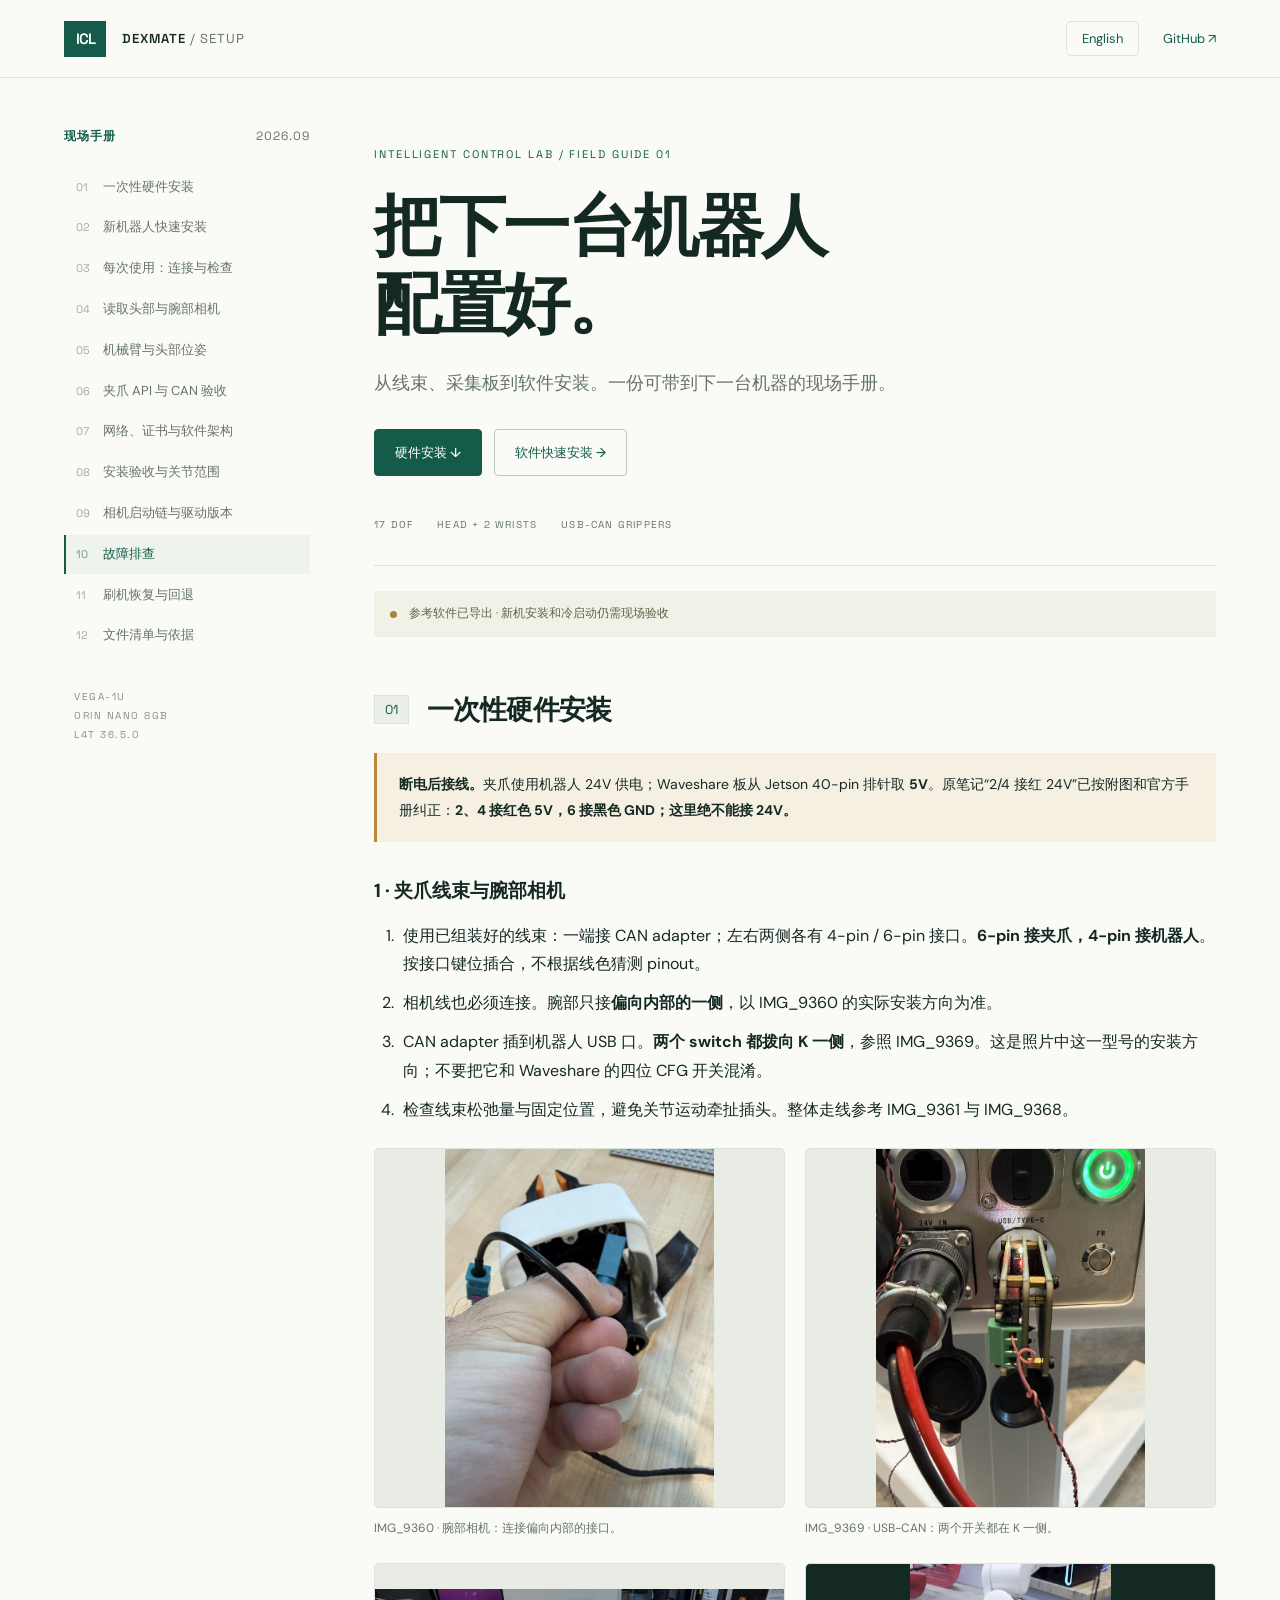
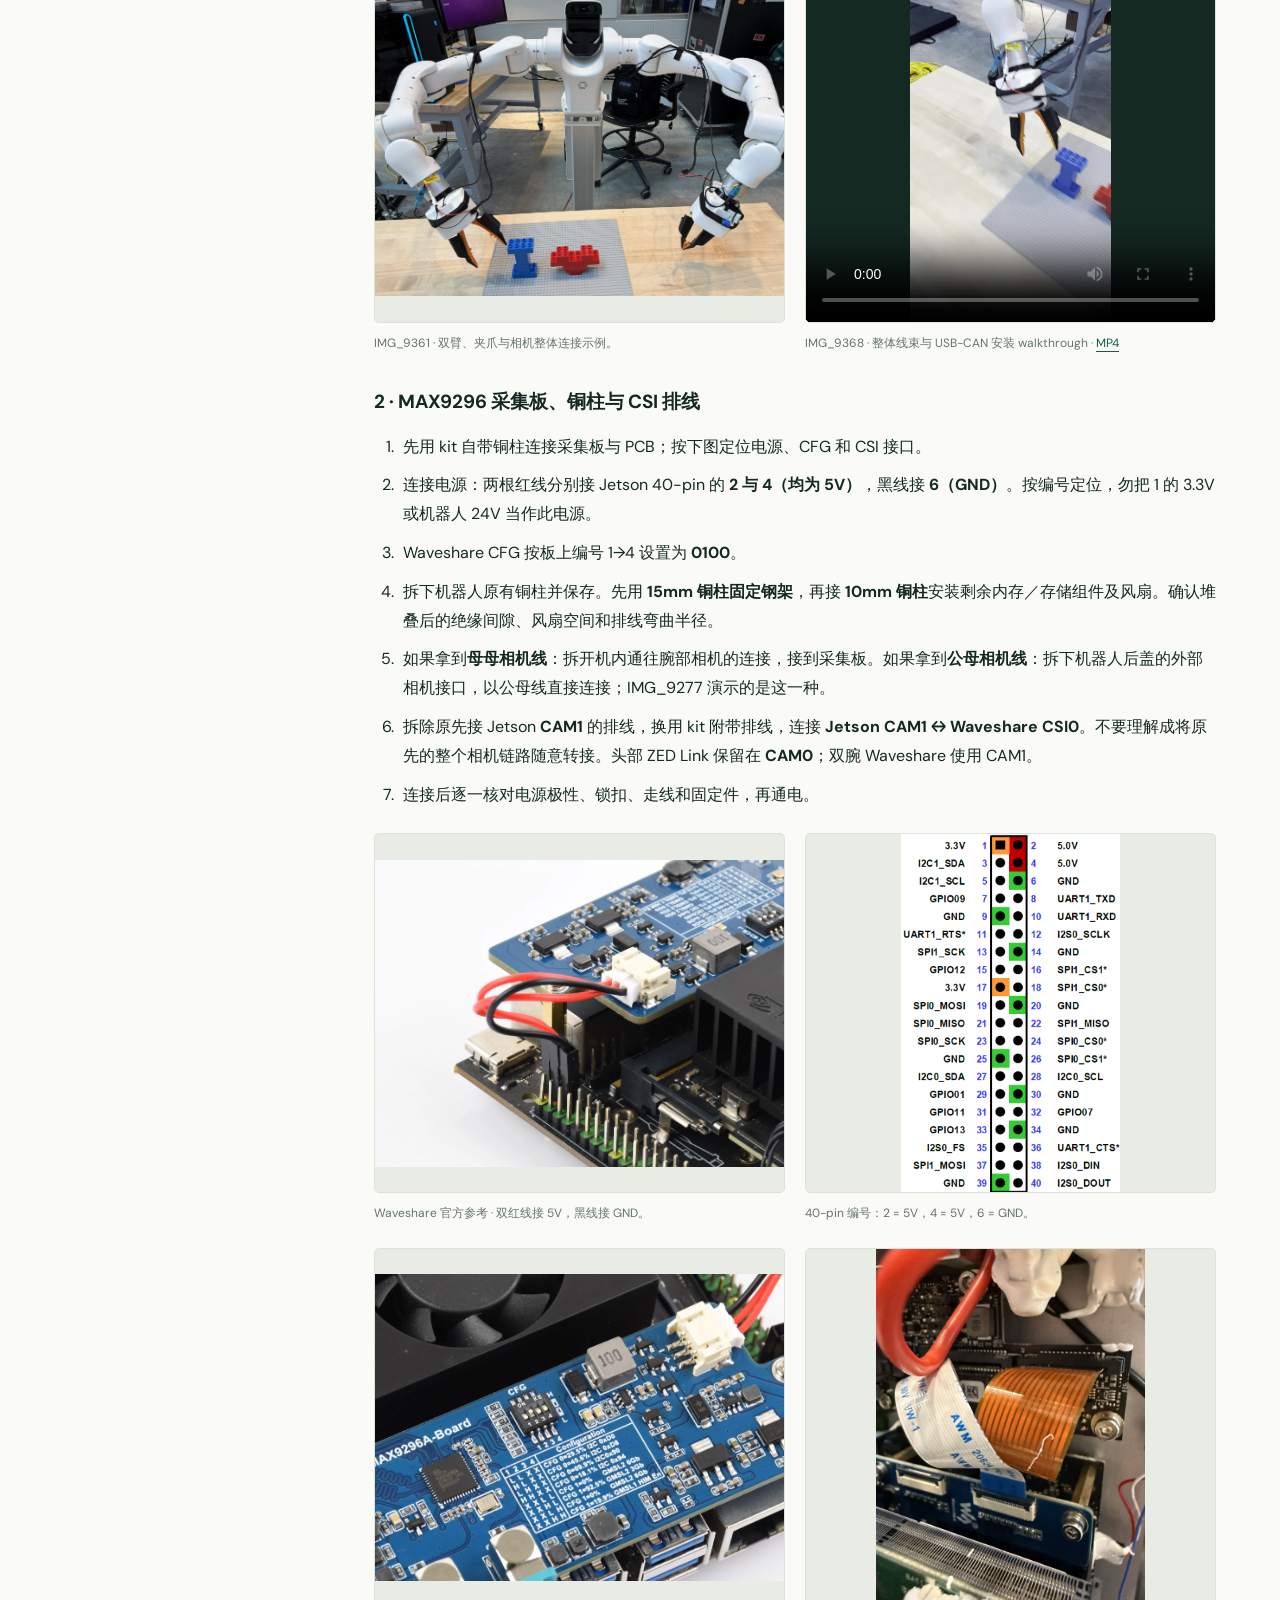
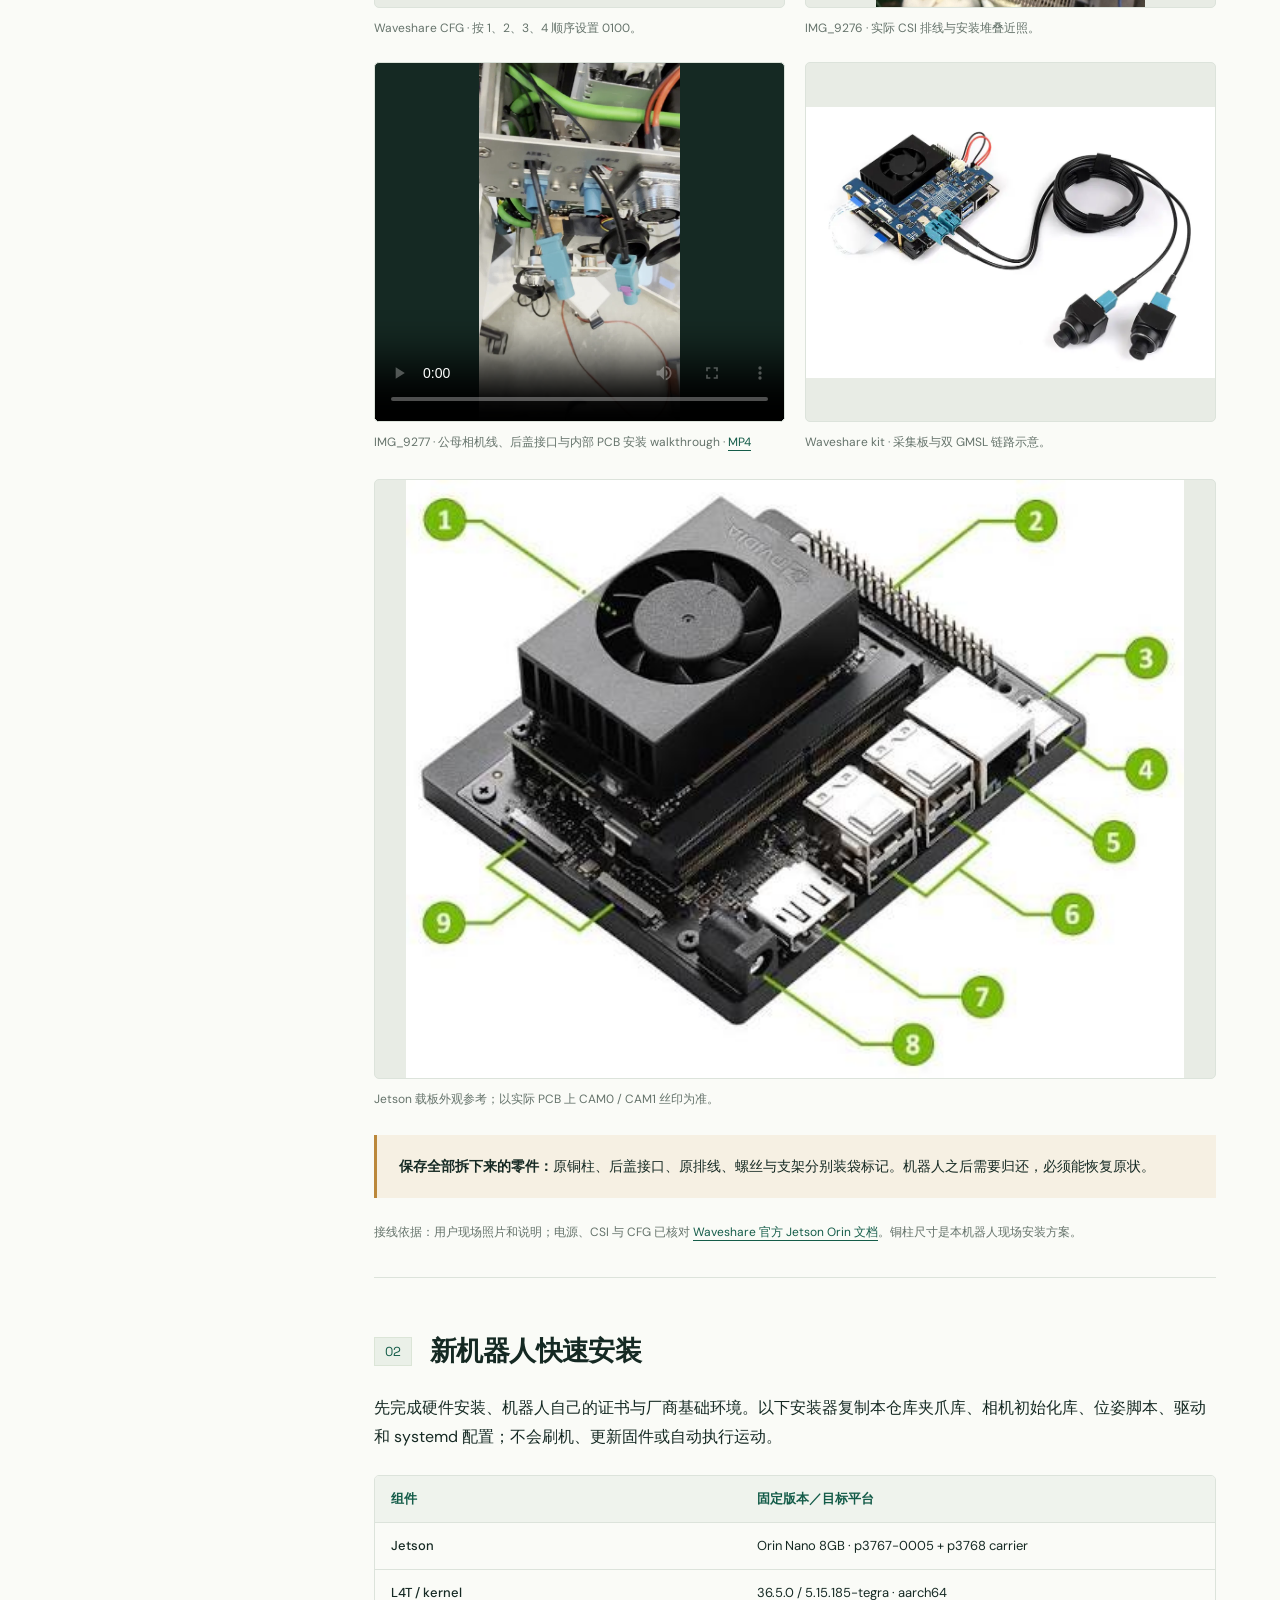
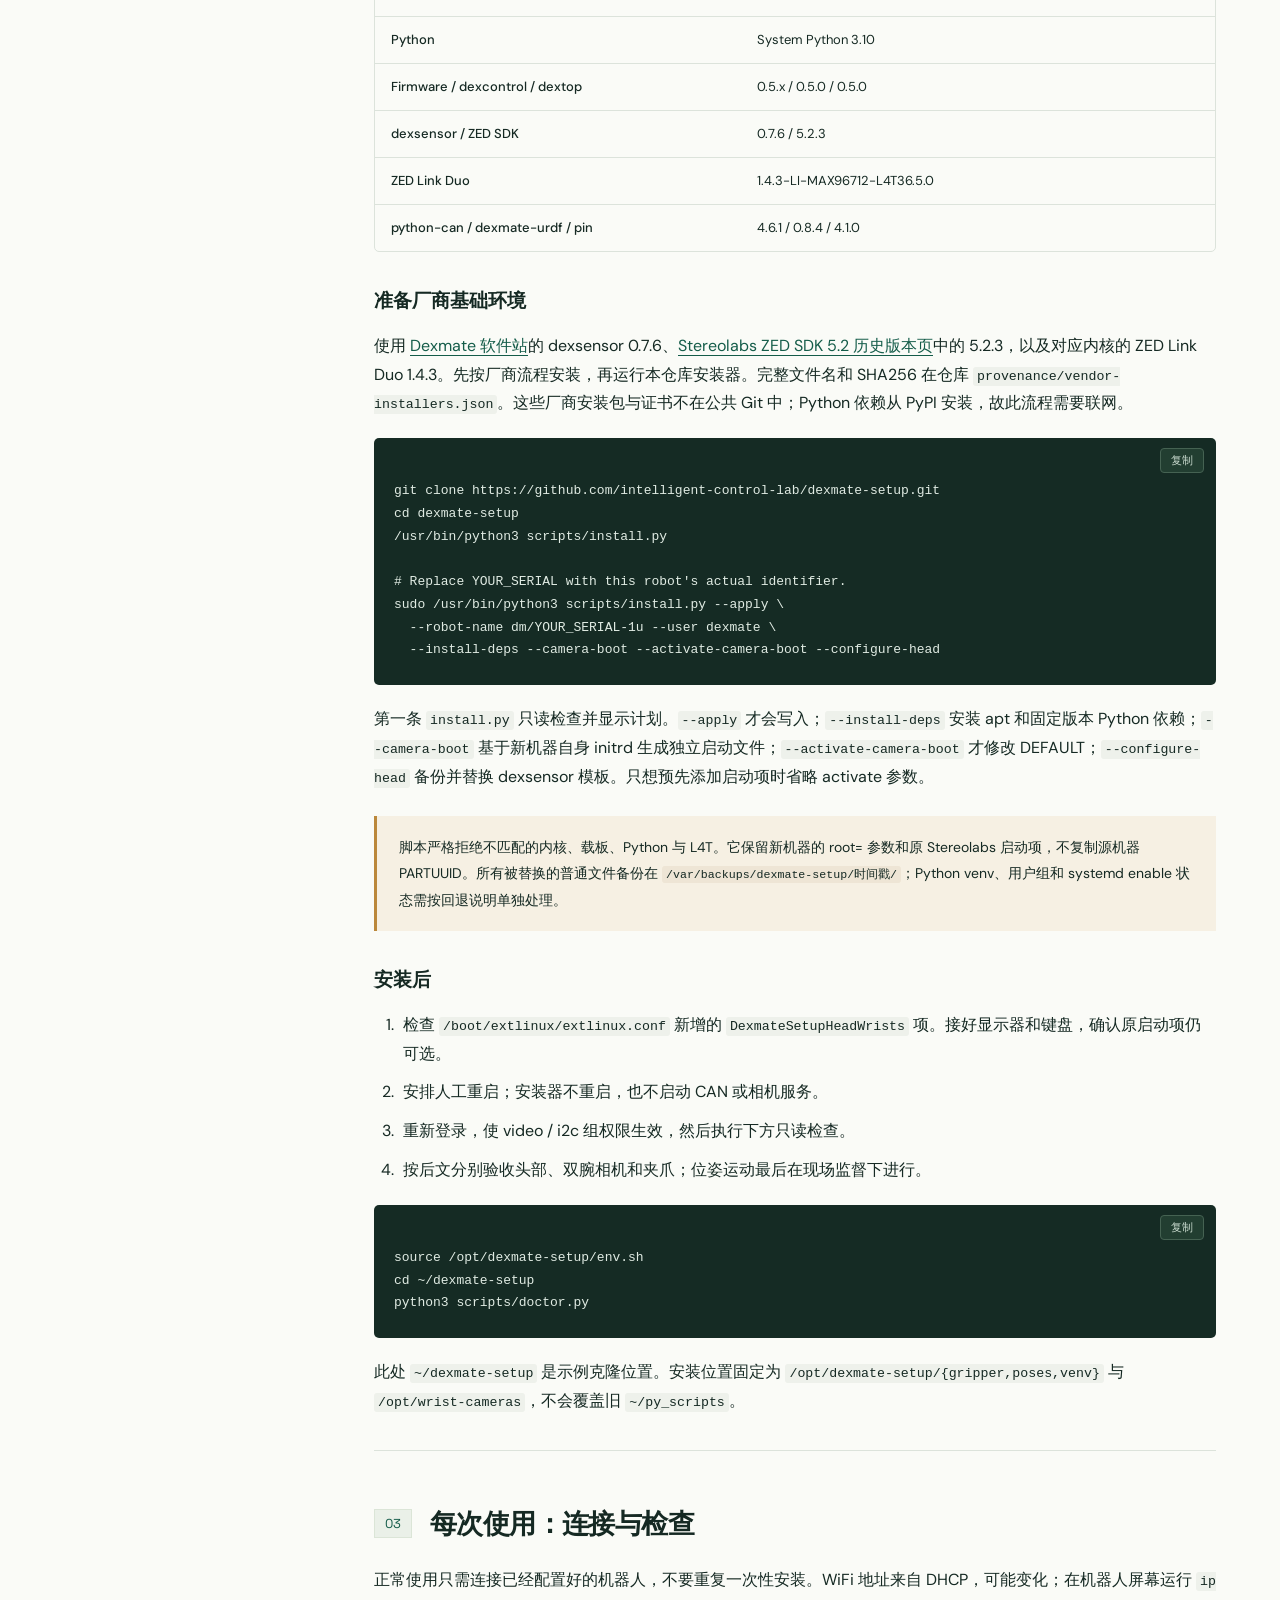
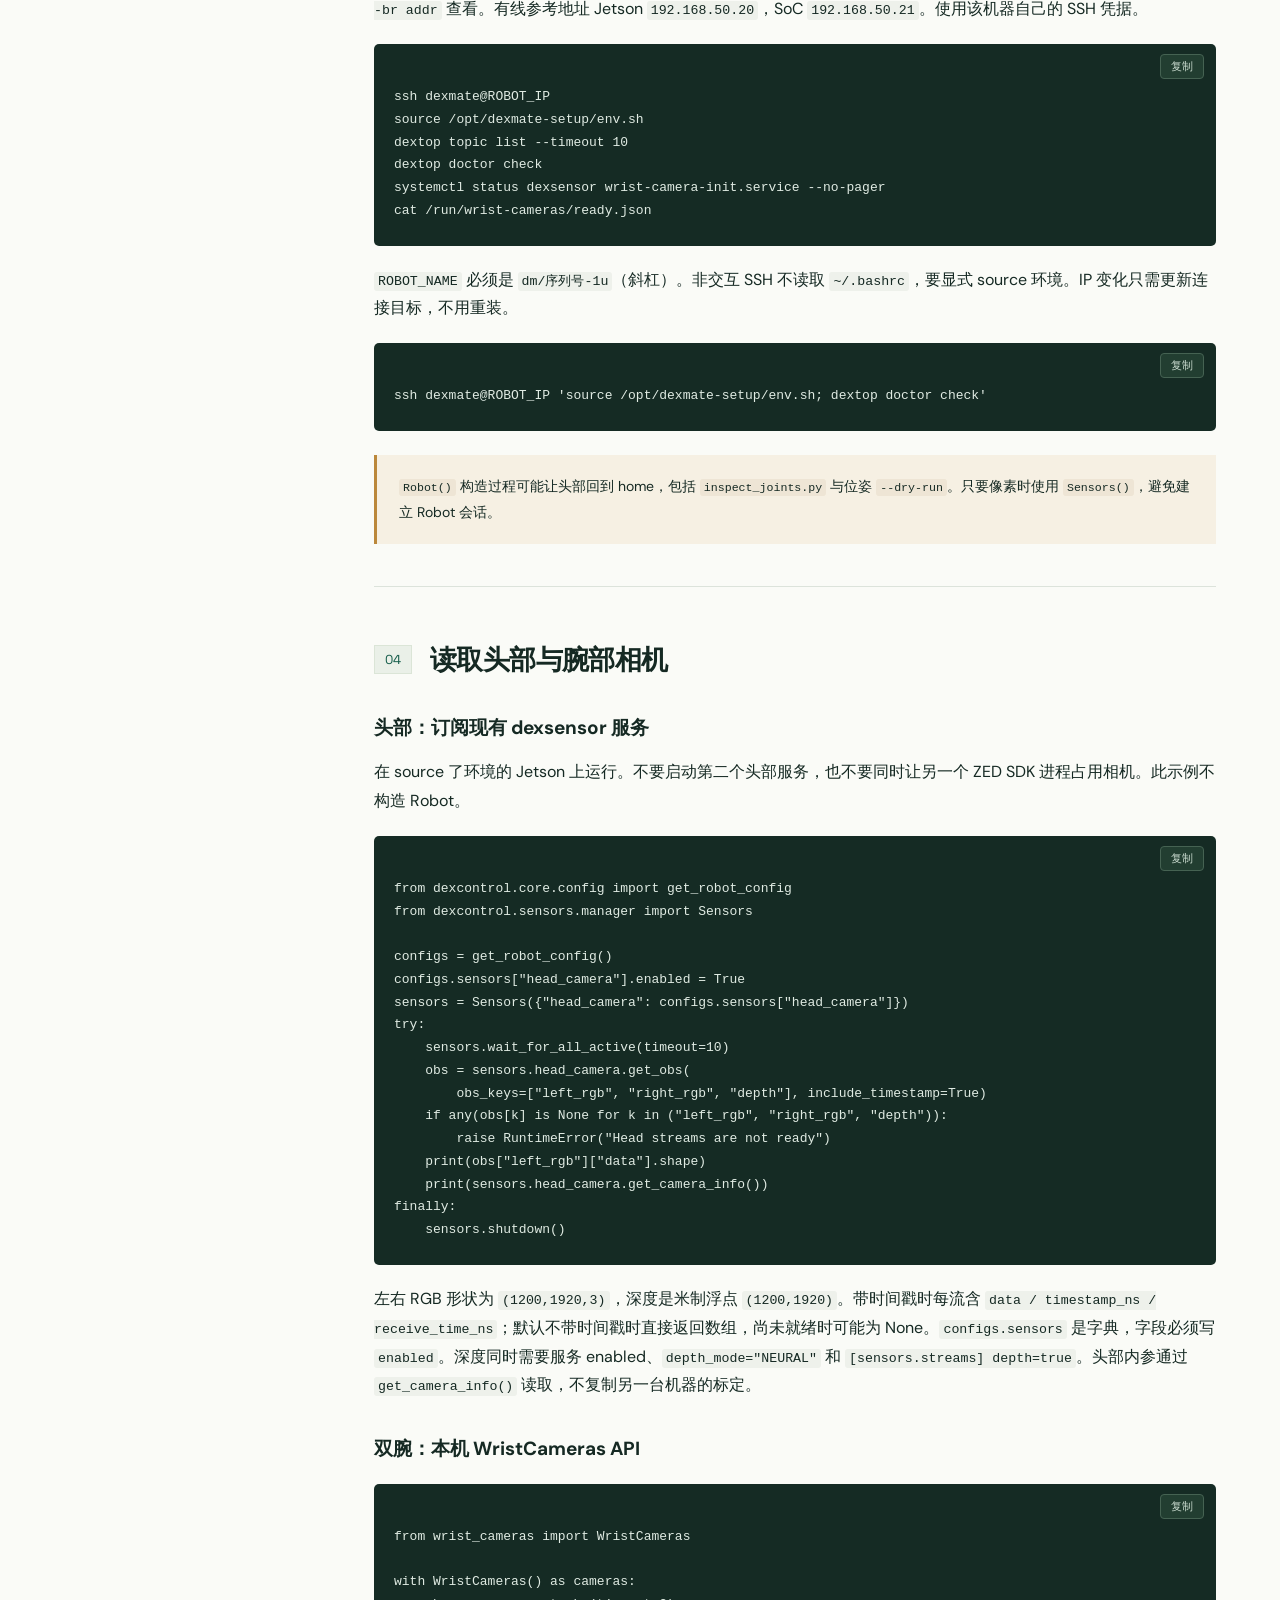
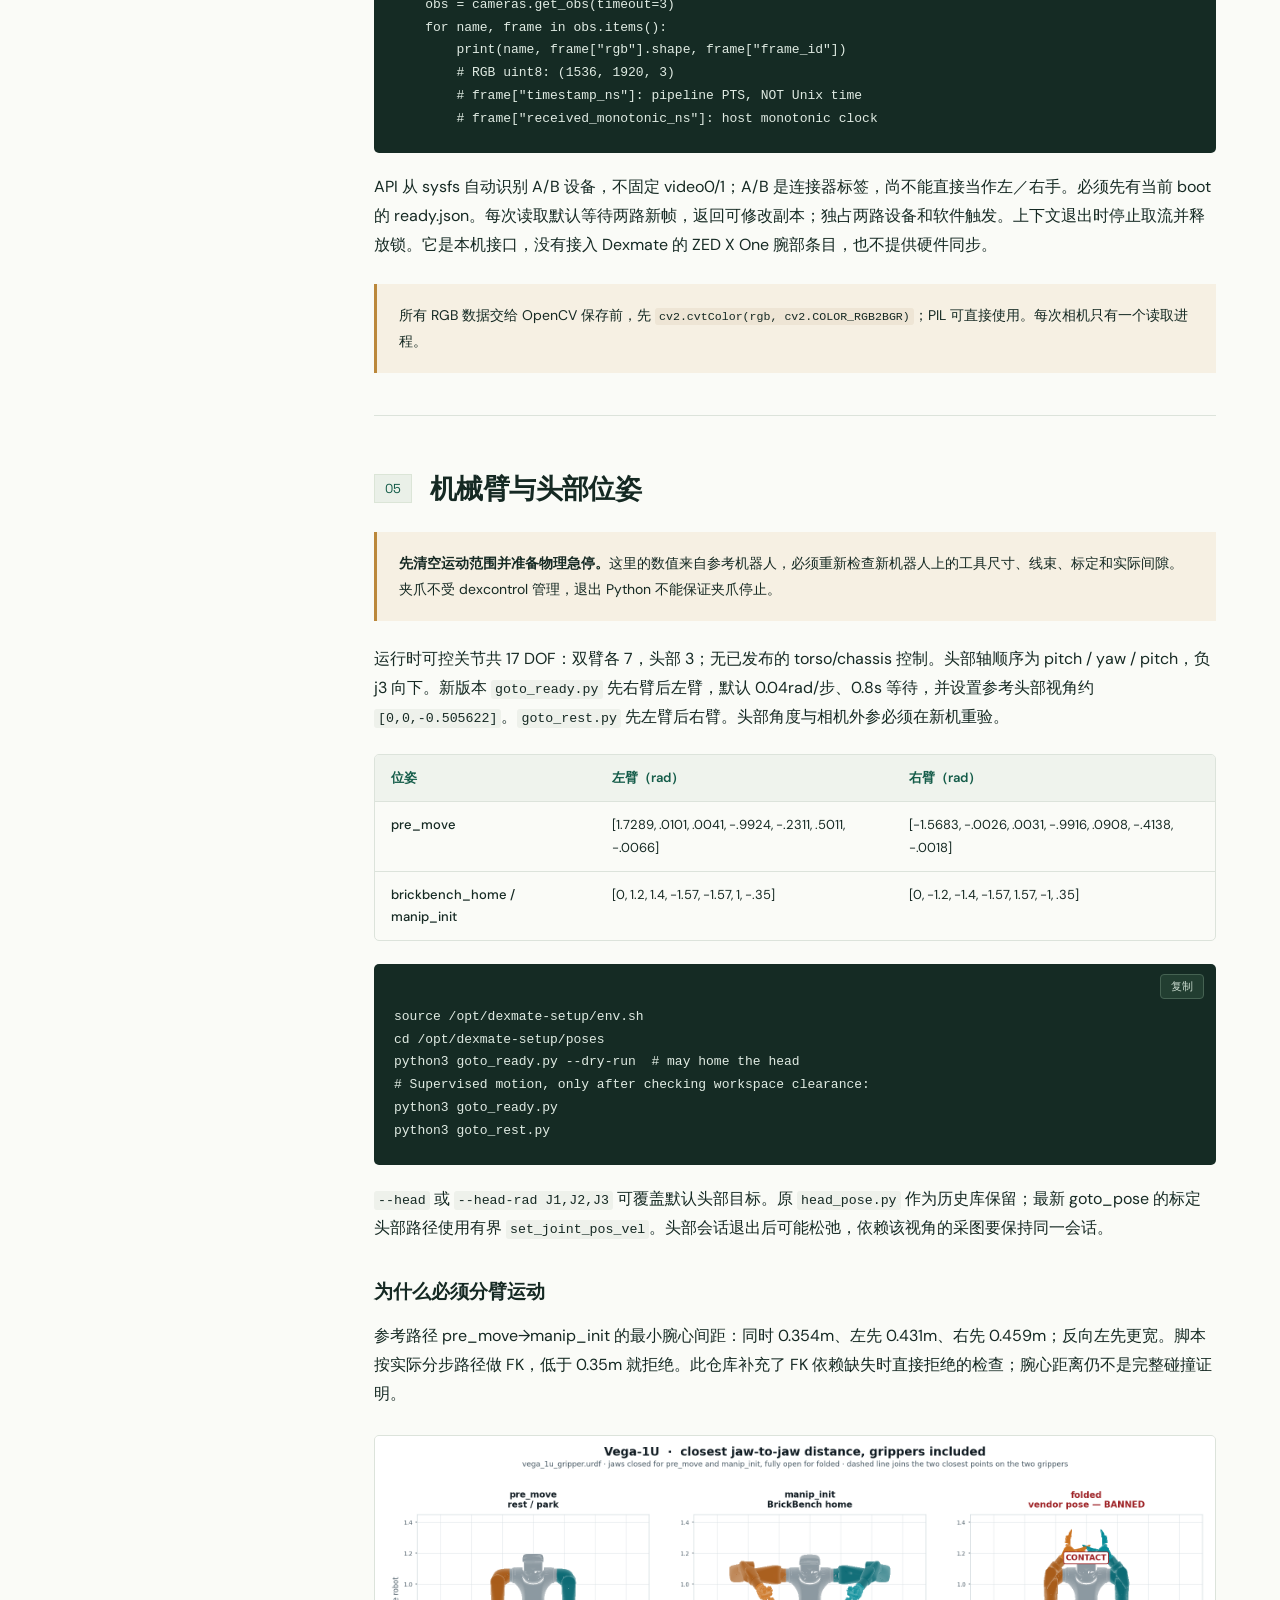
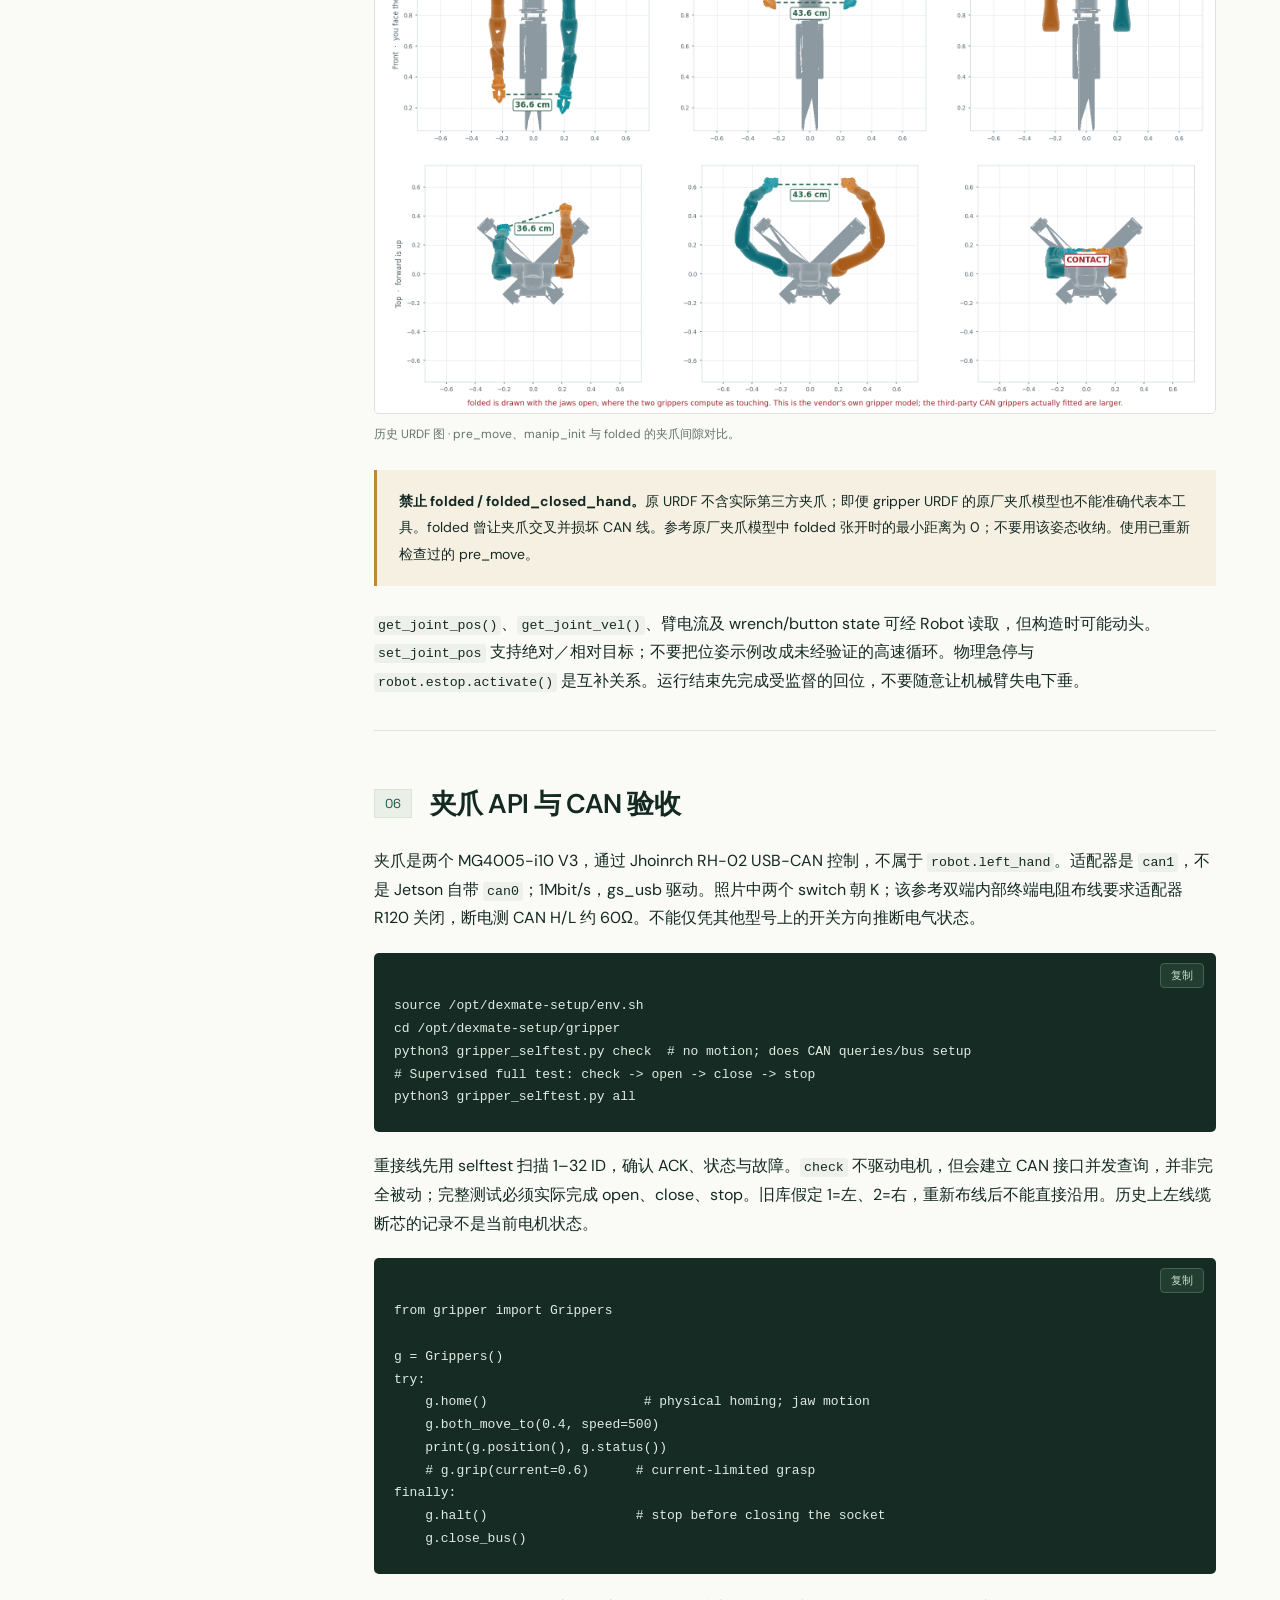
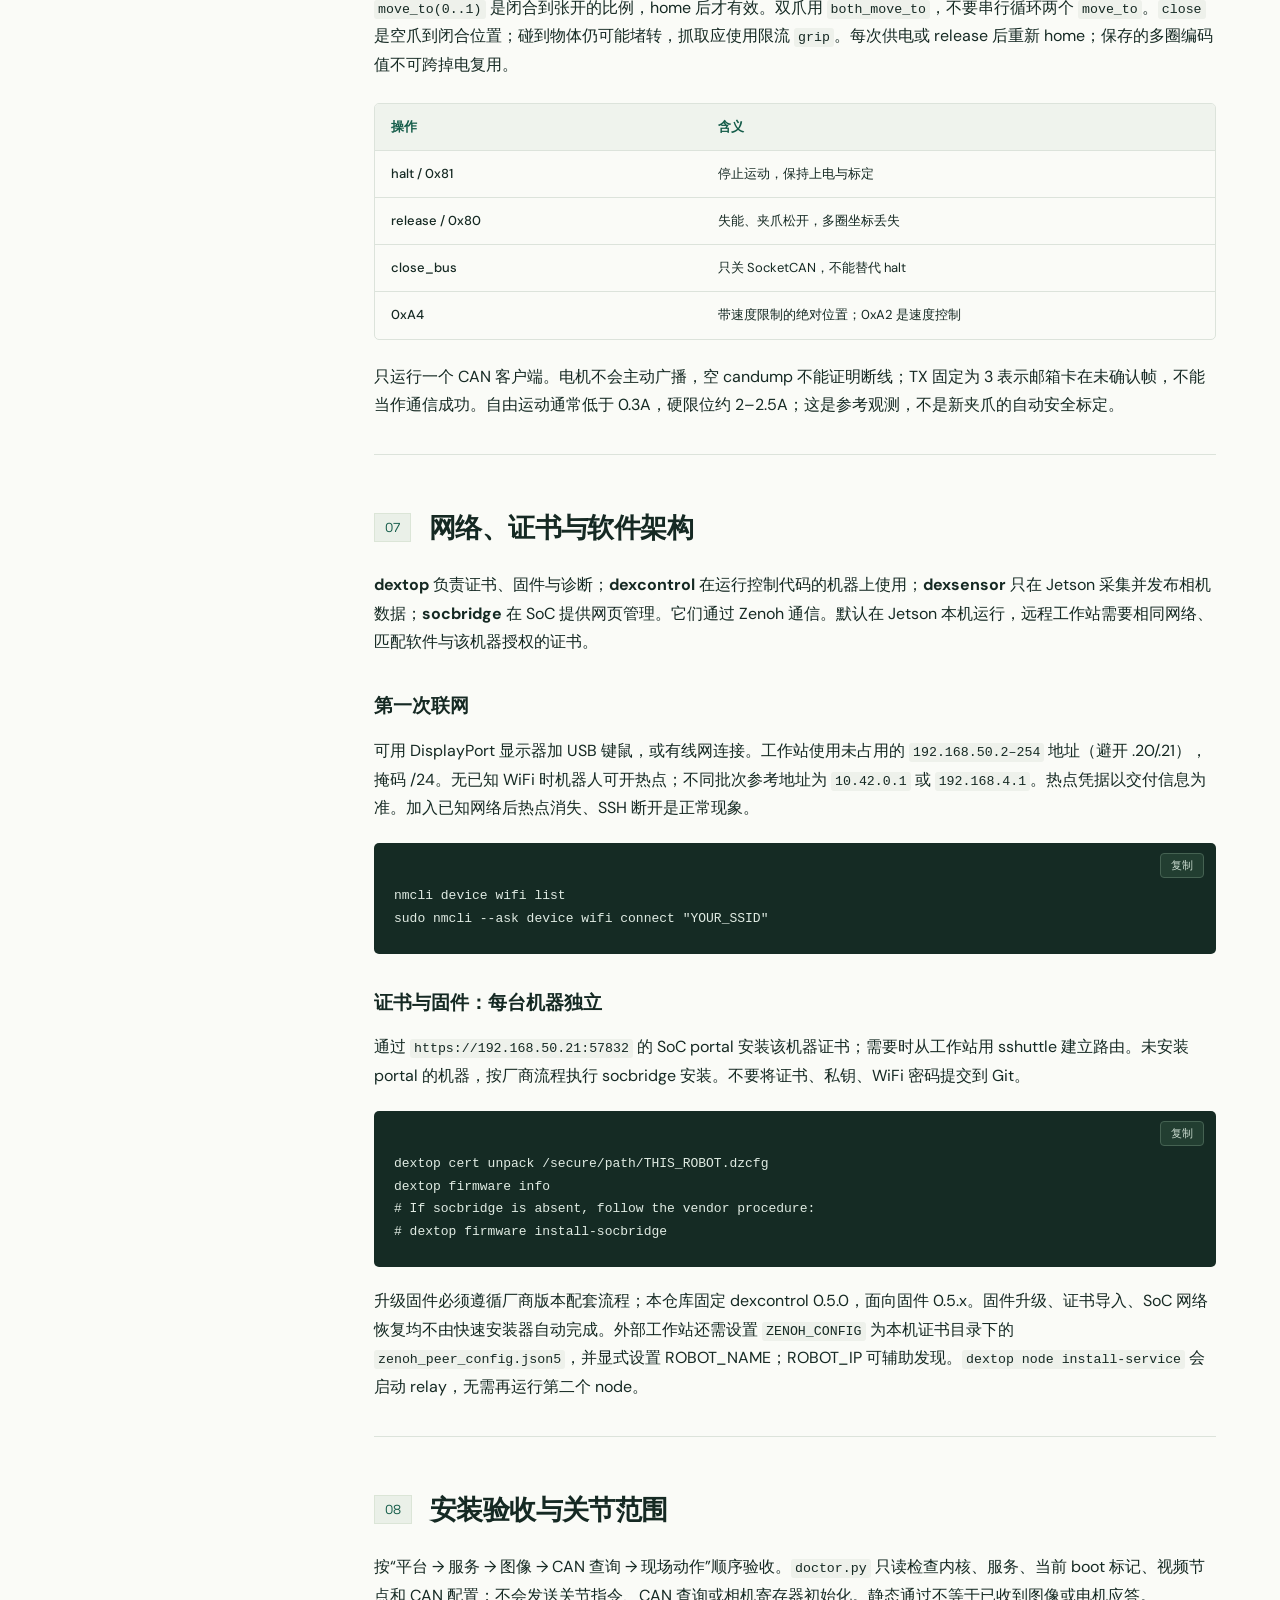
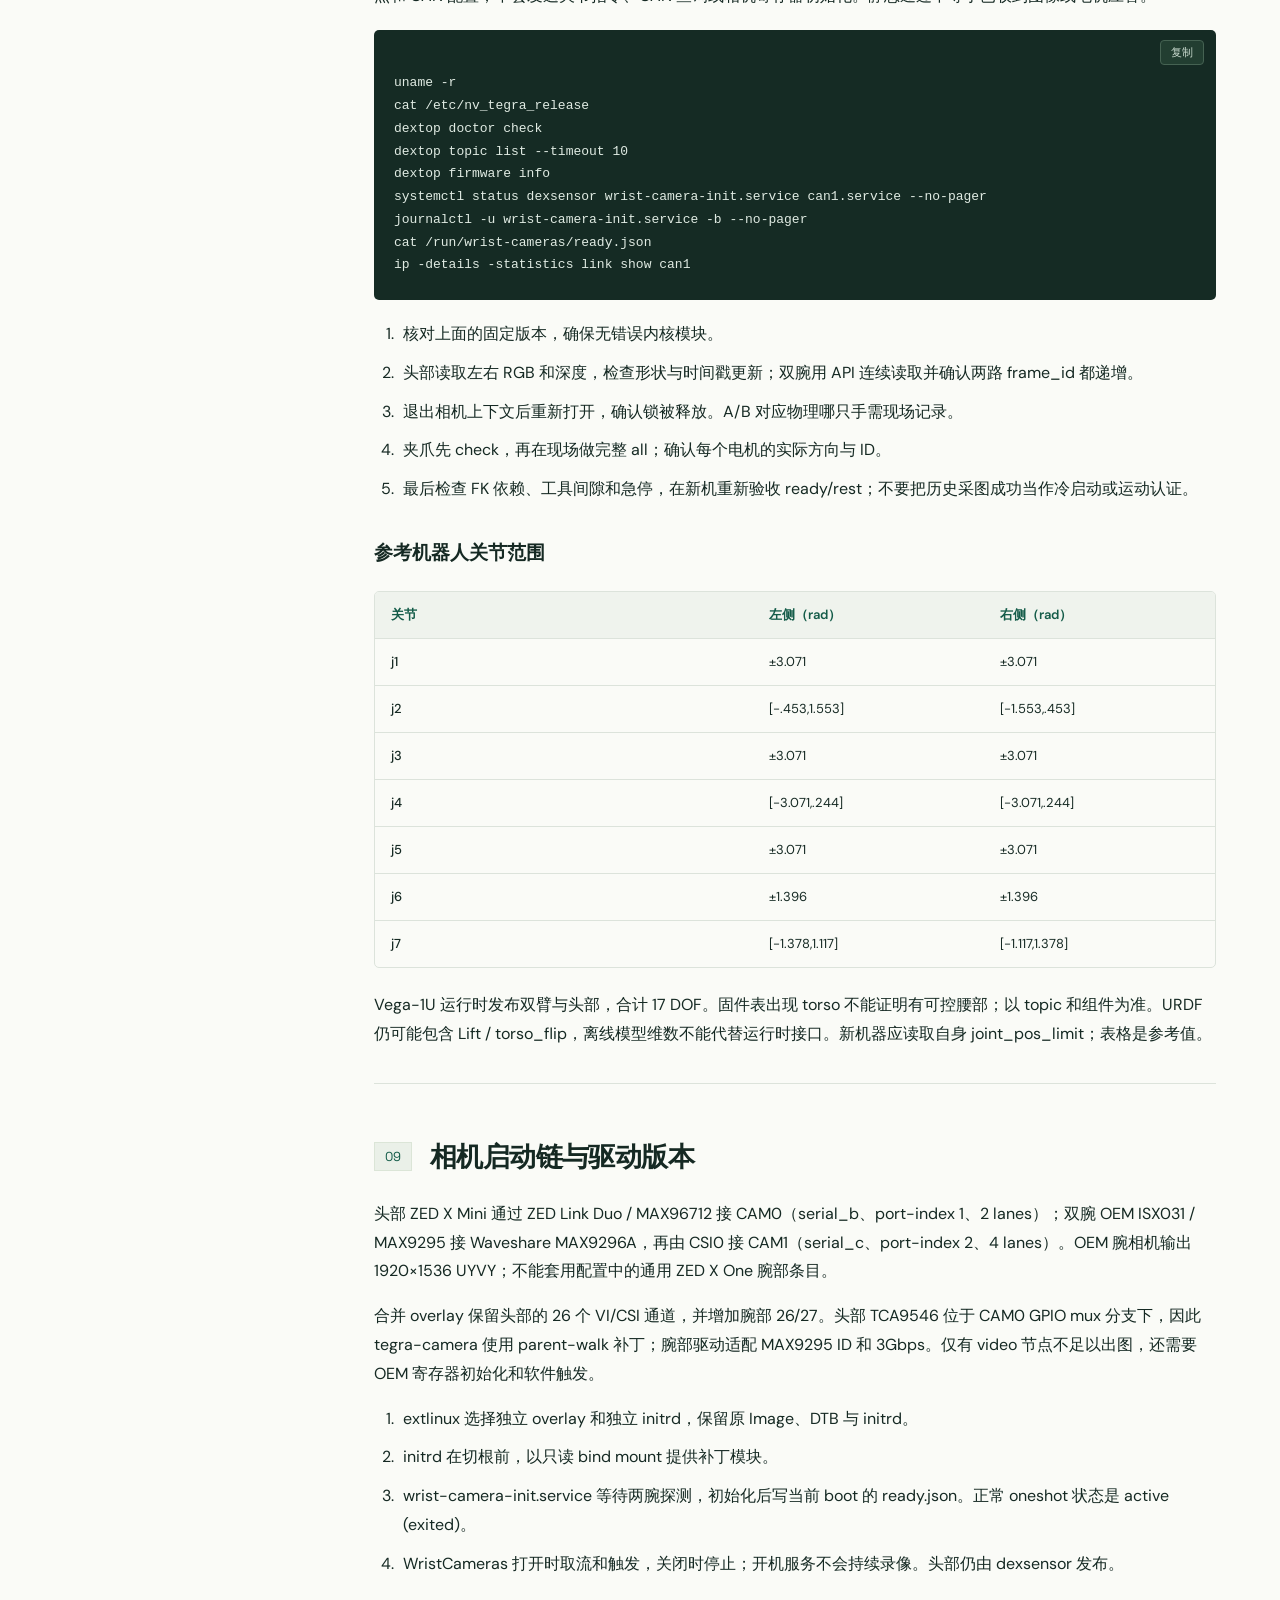
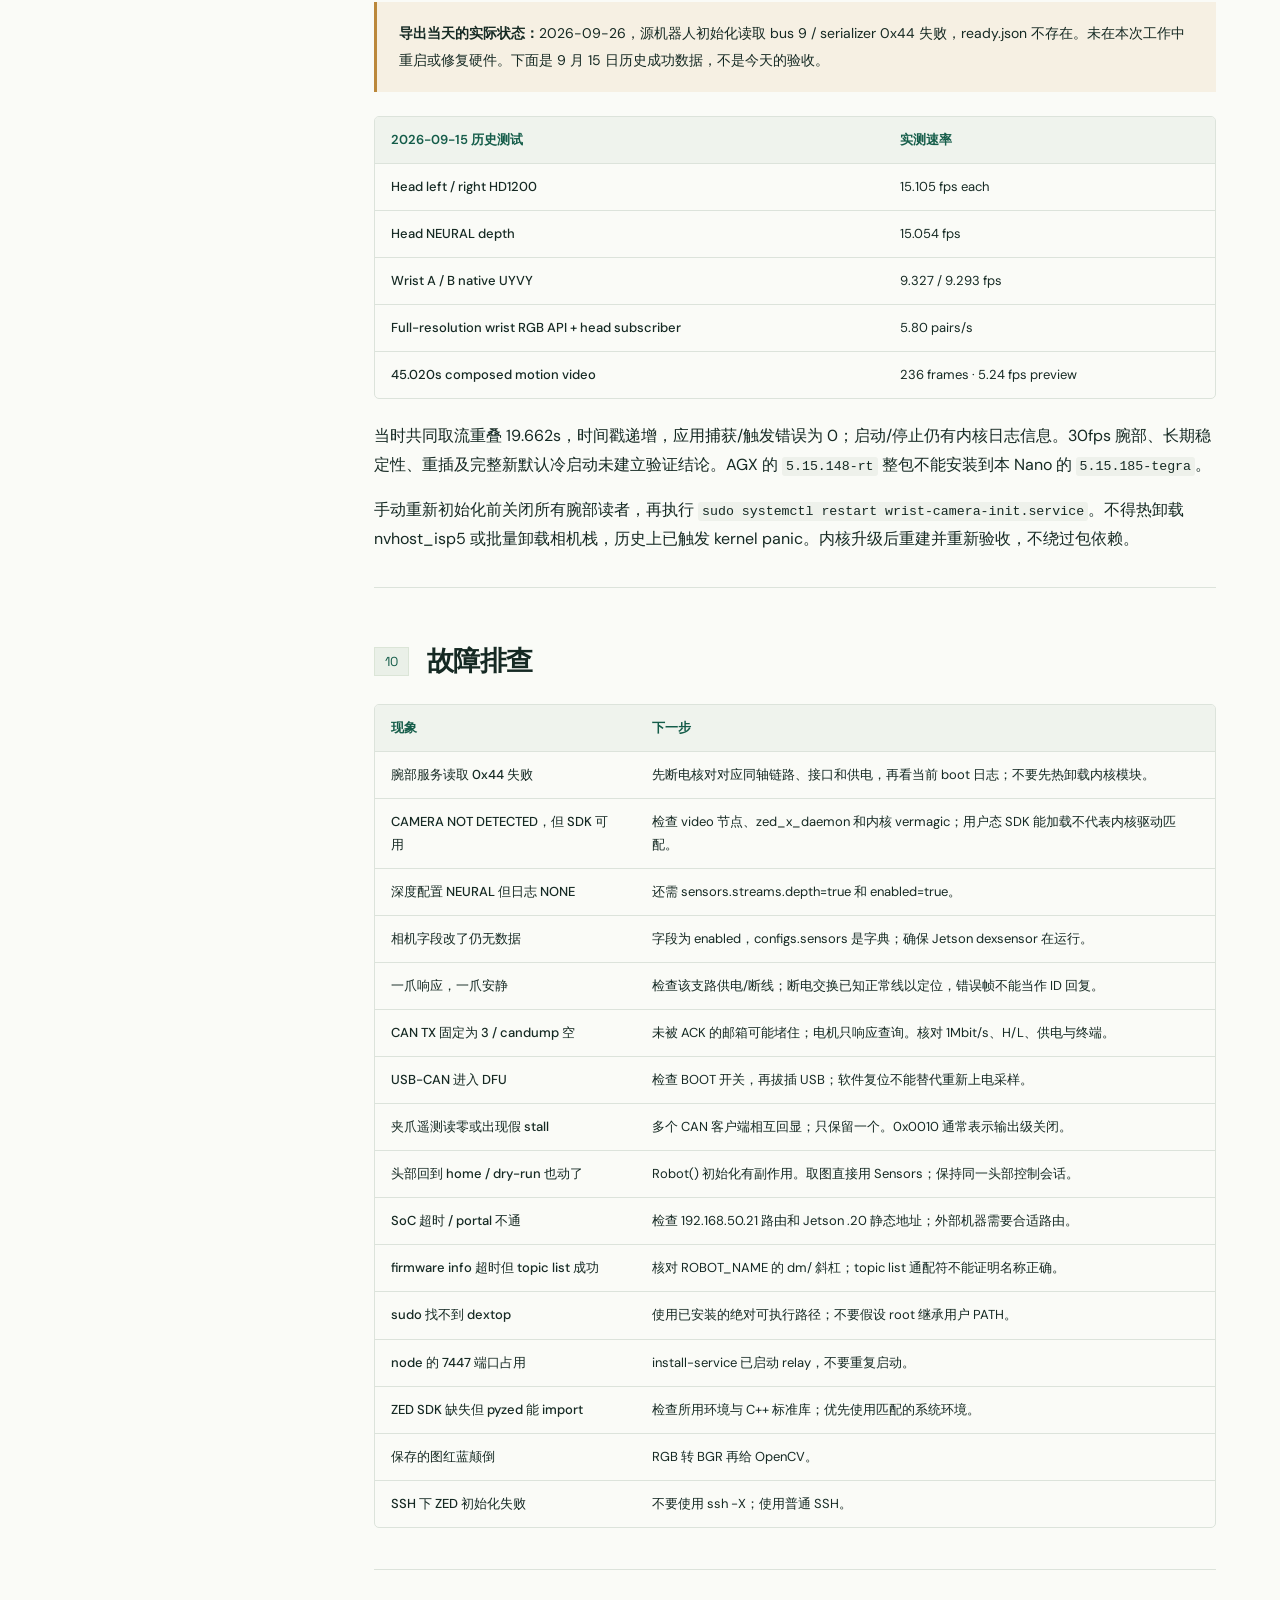
==== commit 3eed1bc7: "Preserve upright photo orientation when removing EXIF" ====
--- a/docs/index.html
+++ b/docs/index.html
@@ -4,7 +4,7 @@
 <header><a class="brand" href="index.html"><span class="brand-mark">ICL</span><span>DEXMATE <b>/ SETUP</b></span></a><div class="header-links"><a class="language" href="en.html">English</a><a href="https://github.com/intelligent-control-lab/dexmate-setup">GitHub ↗</a></div></header>
 <div class="layout"><aside class="sidebar"><div class="side-title">现场手册 <span>2026.09</span></div><nav aria-label="章节"><a href="#hardware"><span>01</span>一次性硬件安装</a><a href="#install"><span>02</span>新机器人快速安装</a><a href="#session"><span>03</span>每次使用：连接与检查</a><a href="#sensors"><span>04</span>读取头部与腕部相机</a><a href="#poses"><span>05</span>机械臂与头部位姿</a><a href="#grippers"><span>06</span>夹爪 API 与 CAN 验收</a><a href="#network"><span>07</span>网络、证书与软件架构</a><a href="#acceptance"><span>08</span>安装验收与关节范围</a><a href="#camera-boot"><span>09</span>相机启动链与驱动版本</a><a href="#troubleshooting"><span>10</span>故障排查</a><a href="#recovery"><span>11</span>刷机恢复与回退</a><a href="#sources"><span>12</span>文件清单与依据</a></nav><div class="side-note">VEGA-1U<br>ORIN NANO 8GB<br>L4T 36.5.0</div></aside>
 <main id="main"><div class="hero"><div class="eyebrow">INTELLIGENT CONTROL LAB / FIELD GUIDE 01</div><h1>把下一台机器人<br>配置好。</h1><p class="lead">从线束、采集板到软件安装。一份可带到下一台机器的现场手册。</p><div class="hero-actions"><a class="button" href="#hardware">硬件安装 ↓</a><a class="button secondary" href="#install">软件快速安装 →</a></div><div class="hero-meta"><span>17 DOF</span><span>HEAD + 2 WRISTS</span><span>USB-CAN GRIPPERS</span></div></div>
-<div class="status"><span class="status-dot"></span>参考软件已导出 · 新机安装和冷启动仍需现场验收</div><section id="hardware"><div class="section-head"><span>01</span><h2>一次性硬件安装</h2></div><aside class="note"><strong>断电后接线。</strong>夹爪使用机器人 24V 供电；Waveshare 板从 Jetson 40-pin 排针取 <strong>5V</strong>。原笔记“2/4 接红 24V”已按附图和官方手册纠正：<strong>2、4 接红色 5V，6 接黑色 GND；这里绝不能接 24V。</strong></aside><h3>1 · 夹爪线束与腕部相机</h3><ol><li>使用已组装好的线束：一端接 CAN adapter；左右两侧各有 4-pin / 6-pin 接口。<strong>6-pin 接夹爪，4-pin 接机器人</strong>。按接口键位插合，不根据线色猜测 pinout。</li><li>相机线也必须连接。腕部只接<strong>偏向内部的一侧</strong>，以 IMG_9360 的实际安装方向为准。</li><li>CAN adapter 插到机器人 USB 口。<strong>两个 switch 都拨向 K 一侧</strong>，参照 IMG_9369。这是照片中这一型号的安装方向；不要把它和 Waveshare 的四位 CFG 开关混淆。</li><li>检查线束松弛量与固定位置，避免关节运动牵扯插头。整体走线参考 IMG_9361 与 IMG_9368。</li></ol><div class="gallery"><figure><a href="assets/IMG_9360.jpg" target="_blank" rel="noopener"><img src="assets/IMG_9360.jpg" alt="IMG_9360 · 腕部相机：连接偏向内部的接口。" width="1800" height="1350" loading="lazy"></a><figcaption>IMG_9360 · 腕部相机：连接偏向内部的接口。</figcaption></figure><figure><a href="assets/IMG_9369.jpg" target="_blank" rel="noopener"><img src="assets/IMG_9369.jpg" alt="IMG_9369 · USB-CAN：两个开关都在 K 一侧。" width="1800" height="1350" loading="lazy"></a><figcaption>IMG_9369 · USB-CAN：两个开关都在 K 一侧。</figcaption></figure></div><div class="gallery"><figure><a href="assets/IMG_9361.jpg" target="_blank" rel="noopener"><img src="assets/IMG_9361.jpg" alt="IMG_9361 · 双臂、夹爪与相机整体连接示例。" width="1800" height="1350" loading="lazy"></a><figcaption>IMG_9361 · 双臂、夹爪与相机整体连接示例。</figcaption></figure><figure><video controls playsinline preload="metadata" width="720" height="1280" poster="assets/IMG_9368-poster.jpg"><source src="assets/IMG_9368.mp4" type="video/mp4"></video><figcaption>IMG_9368 · 整体线束与 USB-CAN 安装 walkthrough · <a href="assets/IMG_9368.mp4" download>MP4</a></figcaption></figure></div><h3>2 · MAX9296 采集板、铜柱与 CSI 排线</h3><ol><li>先用 kit 自带铜柱连接采集板与 PCB；按下图定位电源、CFG 和 CSI 接口。</li><li>连接电源：两根红线分别接 Jetson 40-pin 的 <strong>2 与 4（均为 5V）</strong>，黑线接 <strong>6（GND）</strong>。按编号定位，勿把 1 的 3.3V 或机器人 24V 当作此电源。</li><li>Waveshare CFG 按板上编号 1→4 设置为 <strong>0100</strong>。</li><li>拆下机器人原有铜柱并保存。先用 <strong>15mm 铜柱固定钢架</strong>，再接 <strong>10mm 铜柱</strong>安装剩余内存／存储组件及风扇。确认堆叠后的绝缘间隙、风扇空间和排线弯曲半径。</li><li>如果拿到<strong>母母相机线</strong>：拆开机内通往腕部相机的连接，接到采集板。如果拿到<strong>公母相机线</strong>：拆下机器人后盖的外部相机接口，以公母线直接连接；IMG_9277 演示的是这一种。</li><li>拆除原先接 Jetson <strong>CAM1</strong> 的排线，换用 kit 附带排线，连接 <strong>Jetson CAM1 ↔ Waveshare CSI0</strong>。不要理解成将原先的整个相机链路随意转接。头部 ZED Link 保留在 <strong>CAM0</strong>；双腕 Waveshare 使用 CAM1。</li><li>连接后逐一核对电源极性、锁扣、走线和固定件，再通电。</li></ol><div class="gallery"><figure><a href="assets/waveshare-power.webp" target="_blank" rel="noopener"><img src="assets/waveshare-power.webp" alt="Waveshare 官方参考 · 双红线接 5V，黑线接 GND。" width="3422" height="2567" loading="lazy"></a><figcaption>Waveshare 官方参考 · 双红线接 5V，黑线接 GND。</figcaption></figure><figure><a href="assets/jetson-pinout.png" target="_blank" rel="noopener"><img src="assets/jetson-pinout.png" alt="40-pin 编号：2 = 5V，4 = 5V，6 = GND。" width="329" height="537" loading="lazy"></a><figcaption>40-pin 编号：2 = 5V，4 = 5V，6 = GND。</figcaption></figure></div><div class="gallery"><figure><a href="assets/waveshare-switch.webp" target="_blank" rel="noopener"><img src="assets/waveshare-switch.webp" alt="Waveshare CFG · 按 1、2、3、4 顺序设置 0100。" width="3777" height="2832" loading="lazy"></a><figcaption>Waveshare CFG · 按 1、2、3、4 顺序设置 0100。</figcaption></figure><figure><a href="assets/IMG_9276.jpg" target="_blank" rel="noopener"><img src="assets/IMG_9276.jpg" alt="IMG_9276 · 实际 CSI 排线与安装堆叠近照。" width="1800" height="1350" loading="lazy"></a><figcaption>IMG_9276 · 实际 CSI 排线与安装堆叠近照。</figcaption></figure></div><div class="gallery"><figure><video controls playsinline preload="metadata" width="720" height="1280" poster="assets/IMG_9277-poster.jpg"><source src="assets/IMG_9277.mp4" type="video/mp4"></video><figcaption>IMG_9277 · 公母相机线、后盖接口与内部 PCB 安装 walkthrough · <a href="assets/IMG_9277.mp4" download>MP4</a></figcaption></figure><figure><a href="assets/waveshare-kit.webp" target="_blank" rel="noopener"><img src="assets/waveshare-kit.webp" alt="Waveshare kit · 采集板与双 GMSL 链路示意。" width="880" height="583" loading="lazy"></a><figcaption>Waveshare kit · 采集板与双 GMSL 链路示意。</figcaption></figure></div><figure><a href="assets/jetson-board.jpg" target="_blank" rel="noopener"><img src="assets/jetson-board.jpg" alt="Jetson 载板外观参考；以实际 PCB 上 CAM0 / CAM1 丝印为准。" width="510" height="392" loading="lazy"></a><figcaption>Jetson 载板外观参考；以实际 PCB 上 CAM0 / CAM1 丝印为准。</figcaption></figure><aside class="note"><strong>保存全部拆下来的零件：</strong>原铜柱、后盖接口、原排线、螺丝与支架分别装袋标记。机器人之后需要归还，必须能恢复原状。</aside><p class="source">接线依据：用户现场照片和说明；电源、CSI 与 CFG 已核对 <a href="https://docs.waveshare.com/MAX9296-GMSL-Deser-Module/Jetson-Orin">Waveshare 官方 Jetson Orin 文档</a>。铜柱尺寸是本机器人现场安装方案。</p></section><section id="install"><div class="section-head"><span>02</span><h2>新机器人快速安装</h2></div><p>先完成硬件安装、机器人自己的证书与厂商基础环境。以下安装器复制本仓库夹爪库、相机初始化库、位姿脚本、驱动和 systemd 配置；不会刷机、更新固件或自动执行运动。</p><div class="table-wrap"><table><thead><tr><th>组件</th><th>固定版本／目标平台</th></tr></thead><tbody><tr><td>Jetson</td><td>Orin Nano 8GB · p3767-0005 + p3768 carrier</td></tr><tr><td>L4T / kernel</td><td>36.5.0 / 5.15.185-tegra · aarch64</td></tr><tr><td>Python</td><td>System Python 3.10</td></tr><tr><td>Firmware / dexcontrol / dextop</td><td>0.5.x / 0.5.0 / 0.5.0</td></tr><tr><td>dexsensor / ZED SDK</td><td>0.7.6 / 5.2.3</td></tr><tr><td>ZED Link Duo</td><td>1.4.3-LI-MAX96712-L4T36.5.0</td></tr><tr><td>python-can / dexmate-urdf / pin</td><td>4.6.1 / 0.8.4 / 4.1.0</td></tr></tbody></table></div><h3>准备厂商基础环境</h3><p>使用 <a href="https://software.dexmate.ai/packages/dexsensor">Dexmate 软件站</a>的 dexsensor 0.7.6、<a href="https://www.stereolabs.com/developers/release/5.2">Stereolabs ZED SDK 5.2 历史版本页</a>中的 5.2.3，以及对应内核的 ZED Link Duo 1.4.3。先按厂商流程安装，再运行本仓库安装器。完整文件名和 SHA256 在仓库 <code>provenance/vendor-installers.json</code>。这些厂商安装包与证书不在公共 Git 中；Python 依赖从 PyPI 安装，故此流程需要联网。</p><div class="code"><button class="copy" type="button">Copy</button><pre><code>git clone https://github.com/intelligent-control-lab/dexmate-setup.git
+<div class="status"><span class="status-dot"></span>参考软件已导出 · 新机安装和冷启动仍需现场验收</div><section id="hardware"><div class="section-head"><span>01</span><h2>一次性硬件安装</h2></div><aside class="note"><strong>断电后接线。</strong>夹爪使用机器人 24V 供电；Waveshare 板从 Jetson 40-pin 排针取 <strong>5V</strong>。原笔记“2/4 接红 24V”已按附图和官方手册纠正：<strong>2、4 接红色 5V，6 接黑色 GND；这里绝不能接 24V。</strong></aside><h3>1 · 夹爪线束与腕部相机</h3><ol><li>使用已组装好的线束：一端接 CAN adapter；左右两侧各有 4-pin / 6-pin 接口。<strong>6-pin 接夹爪，4-pin 接机器人</strong>。按接口键位插合，不根据线色猜测 pinout。</li><li>相机线也必须连接。腕部只接<strong>偏向内部的一侧</strong>，以 IMG_9360 的实际安装方向为准。</li><li>CAN adapter 插到机器人 USB 口。<strong>两个 switch 都拨向 K 一侧</strong>，参照 IMG_9369。这是照片中这一型号的安装方向；不要把它和 Waveshare 的四位 CFG 开关混淆。</li><li>检查线束松弛量与固定位置，避免关节运动牵扯插头。整体走线参考 IMG_9361 与 IMG_9368。</li></ol><div class="gallery"><figure><a href="assets/IMG_9360.jpg" target="_blank" rel="noopener"><img src="assets/IMG_9360.jpg" alt="IMG_9360 · 腕部相机：连接偏向内部的接口。" width="1350" height="1800" loading="lazy"></a><figcaption>IMG_9360 · 腕部相机：连接偏向内部的接口。</figcaption></figure><figure><a href="assets/IMG_9369.jpg" target="_blank" rel="noopener"><img src="assets/IMG_9369.jpg" alt="IMG_9369 · USB-CAN：两个开关都在 K 一侧。" width="1350" height="1800" loading="lazy"></a><figcaption>IMG_9369 · USB-CAN：两个开关都在 K 一侧。</figcaption></figure></div><div class="gallery"><figure><a href="assets/IMG_9361.jpg" target="_blank" rel="noopener"><img src="assets/IMG_9361.jpg" alt="IMG_9361 · 双臂、夹爪与相机整体连接示例。" width="1800" height="1350" loading="lazy"></a><figcaption>IMG_9361 · 双臂、夹爪与相机整体连接示例。</figcaption></figure><figure><video controls playsinline preload="metadata" width="720" height="1280" poster="assets/IMG_9368-poster.jpg"><source src="assets/IMG_9368.mp4" type="video/mp4"></video><figcaption>IMG_9368 · 整体线束与 USB-CAN 安装 walkthrough · <a href="assets/IMG_9368.mp4" download>MP4</a></figcaption></figure></div><h3>2 · MAX9296 采集板、铜柱与 CSI 排线</h3><ol><li>先用 kit 自带铜柱连接采集板与 PCB；按下图定位电源、CFG 和 CSI 接口。</li><li>连接电源：两根红线分别接 Jetson 40-pin 的 <strong>2 与 4（均为 5V）</strong>，黑线接 <strong>6（GND）</strong>。按编号定位，勿把 1 的 3.3V 或机器人 24V 当作此电源。</li><li>Waveshare CFG 按板上编号 1→4 设置为 <strong>0100</strong>。</li><li>拆下机器人原有铜柱并保存。先用 <strong>15mm 铜柱固定钢架</strong>，再接 <strong>10mm 铜柱</strong>安装剩余内存／存储组件及风扇。确认堆叠后的绝缘间隙、风扇空间和排线弯曲半径。</li><li>如果拿到<strong>母母相机线</strong>：拆开机内通往腕部相机的连接，接到采集板。如果拿到<strong>公母相机线</strong>：拆下机器人后盖的外部相机接口，以公母线直接连接；IMG_9277 演示的是这一种。</li><li>拆除原先接 Jetson <strong>CAM1</strong> 的排线，换用 kit 附带排线，连接 <strong>Jetson CAM1 ↔ Waveshare CSI0</strong>。不要理解成将原先的整个相机链路随意转接。头部 ZED Link 保留在 <strong>CAM0</strong>；双腕 Waveshare 使用 CAM1。</li><li>连接后逐一核对电源极性、锁扣、走线和固定件，再通电。</li></ol><div class="gallery"><figure><a href="assets/waveshare-power.webp" target="_blank" rel="noopener"><img src="assets/waveshare-power.webp" alt="Waveshare 官方参考 · 双红线接 5V，黑线接 GND。" width="3422" height="2567" loading="lazy"></a><figcaption>Waveshare 官方参考 · 双红线接 5V，黑线接 GND。</figcaption></figure><figure><a href="assets/jetson-pinout.png" target="_blank" rel="noopener"><img src="assets/jetson-pinout.png" alt="40-pin 编号：2 = 5V，4 = 5V，6 = GND。" width="329" height="537" loading="lazy"></a><figcaption>40-pin 编号：2 = 5V，4 = 5V，6 = GND。</figcaption></figure></div><div class="gallery"><figure><a href="assets/waveshare-switch.webp" target="_blank" rel="noopener"><img src="assets/waveshare-switch.webp" alt="Waveshare CFG · 按 1、2、3、4 顺序设置 0100。" width="3777" height="2832" loading="lazy"></a><figcaption>Waveshare CFG · 按 1、2、3、4 顺序设置 0100。</figcaption></figure><figure><a href="assets/IMG_9276.jpg" target="_blank" rel="noopener"><img src="assets/IMG_9276.jpg" alt="IMG_9276 · 实际 CSI 排线与安装堆叠近照。" width="1350" height="1800" loading="lazy"></a><figcaption>IMG_9276 · 实际 CSI 排线与安装堆叠近照。</figcaption></figure></div><div class="gallery"><figure><video controls playsinline preload="metadata" width="720" height="1280" poster="assets/IMG_9277-poster.jpg"><source src="assets/IMG_9277.mp4" type="video/mp4"></video><figcaption>IMG_9277 · 公母相机线、后盖接口与内部 PCB 安装 walkthrough · <a href="assets/IMG_9277.mp4" download>MP4</a></figcaption></figure><figure><a href="assets/waveshare-kit.webp" target="_blank" rel="noopener"><img src="assets/waveshare-kit.webp" alt="Waveshare kit · 采集板与双 GMSL 链路示意。" width="880" height="583" loading="lazy"></a><figcaption>Waveshare kit · 采集板与双 GMSL 链路示意。</figcaption></figure></div><figure><a href="assets/jetson-board.jpg" target="_blank" rel="noopener"><img src="assets/jetson-board.jpg" alt="Jetson 载板外观参考；以实际 PCB 上 CAM0 / CAM1 丝印为准。" width="510" height="392" loading="lazy"></a><figcaption>Jetson 载板外观参考；以实际 PCB 上 CAM0 / CAM1 丝印为准。</figcaption></figure><aside class="note"><strong>保存全部拆下来的零件：</strong>原铜柱、后盖接口、原排线、螺丝与支架分别装袋标记。机器人之后需要归还，必须能恢复原状。</aside><p class="source">接线依据：用户现场照片和说明；电源、CSI 与 CFG 已核对 <a href="https://docs.waveshare.com/MAX9296-GMSL-Deser-Module/Jetson-Orin">Waveshare 官方 Jetson Orin 文档</a>。铜柱尺寸是本机器人现场安装方案。</p></section><section id="install"><div class="section-head"><span>02</span><h2>新机器人快速安装</h2></div><p>先完成硬件安装、机器人自己的证书与厂商基础环境。以下安装器复制本仓库夹爪库、相机初始化库、位姿脚本、驱动和 systemd 配置；不会刷机、更新固件或自动执行运动。</p><div class="table-wrap"><table><thead><tr><th>组件</th><th>固定版本／目标平台</th></tr></thead><tbody><tr><td>Jetson</td><td>Orin Nano 8GB · p3767-0005 + p3768 carrier</td></tr><tr><td>L4T / kernel</td><td>36.5.0 / 5.15.185-tegra · aarch64</td></tr><tr><td>Python</td><td>System Python 3.10</td></tr><tr><td>Firmware / dexcontrol / dextop</td><td>0.5.x / 0.5.0 / 0.5.0</td></tr><tr><td>dexsensor / ZED SDK</td><td>0.7.6 / 5.2.3</td></tr><tr><td>ZED Link Duo</td><td>1.4.3-LI-MAX96712-L4T36.5.0</td></tr><tr><td>python-can / dexmate-urdf / pin</td><td>4.6.1 / 0.8.4 / 4.1.0</td></tr></tbody></table></div><h3>准备厂商基础环境</h3><p>使用 <a href="https://software.dexmate.ai/packages/dexsensor">Dexmate 软件站</a>的 dexsensor 0.7.6、<a href="https://www.stereolabs.com/developers/release/5.2">Stereolabs ZED SDK 5.2 历史版本页</a>中的 5.2.3，以及对应内核的 ZED Link Duo 1.4.3。先按厂商流程安装，再运行本仓库安装器。完整文件名和 SHA256 在仓库 <code>provenance/vendor-installers.json</code>。这些厂商安装包与证书不在公共 Git 中；Python 依赖从 PyPI 安装，故此流程需要联网。</p><div class="code"><button class="copy" type="button">Copy</button><pre><code>git clone https://github.com/intelligent-control-lab/dexmate-setup.git
 cd dexmate-setup
 /usr/bin/python3 scripts/install.py
 
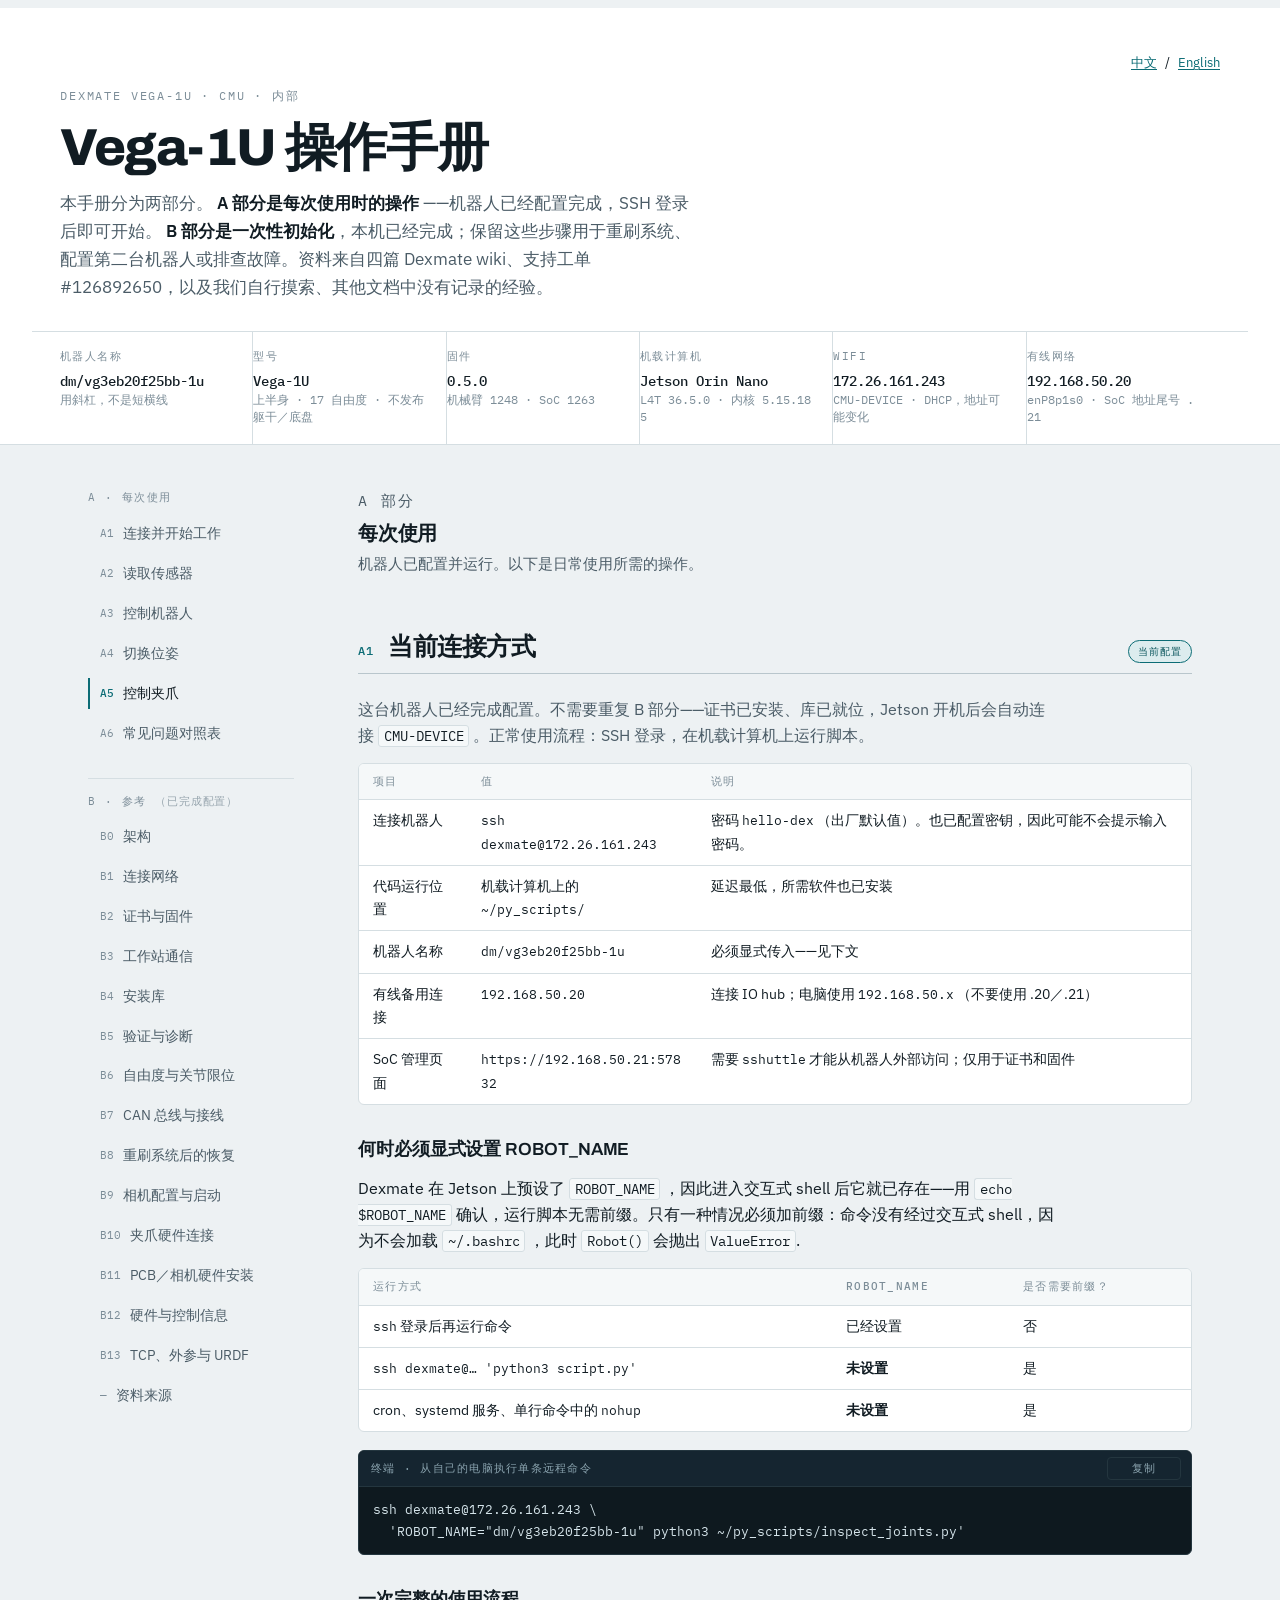
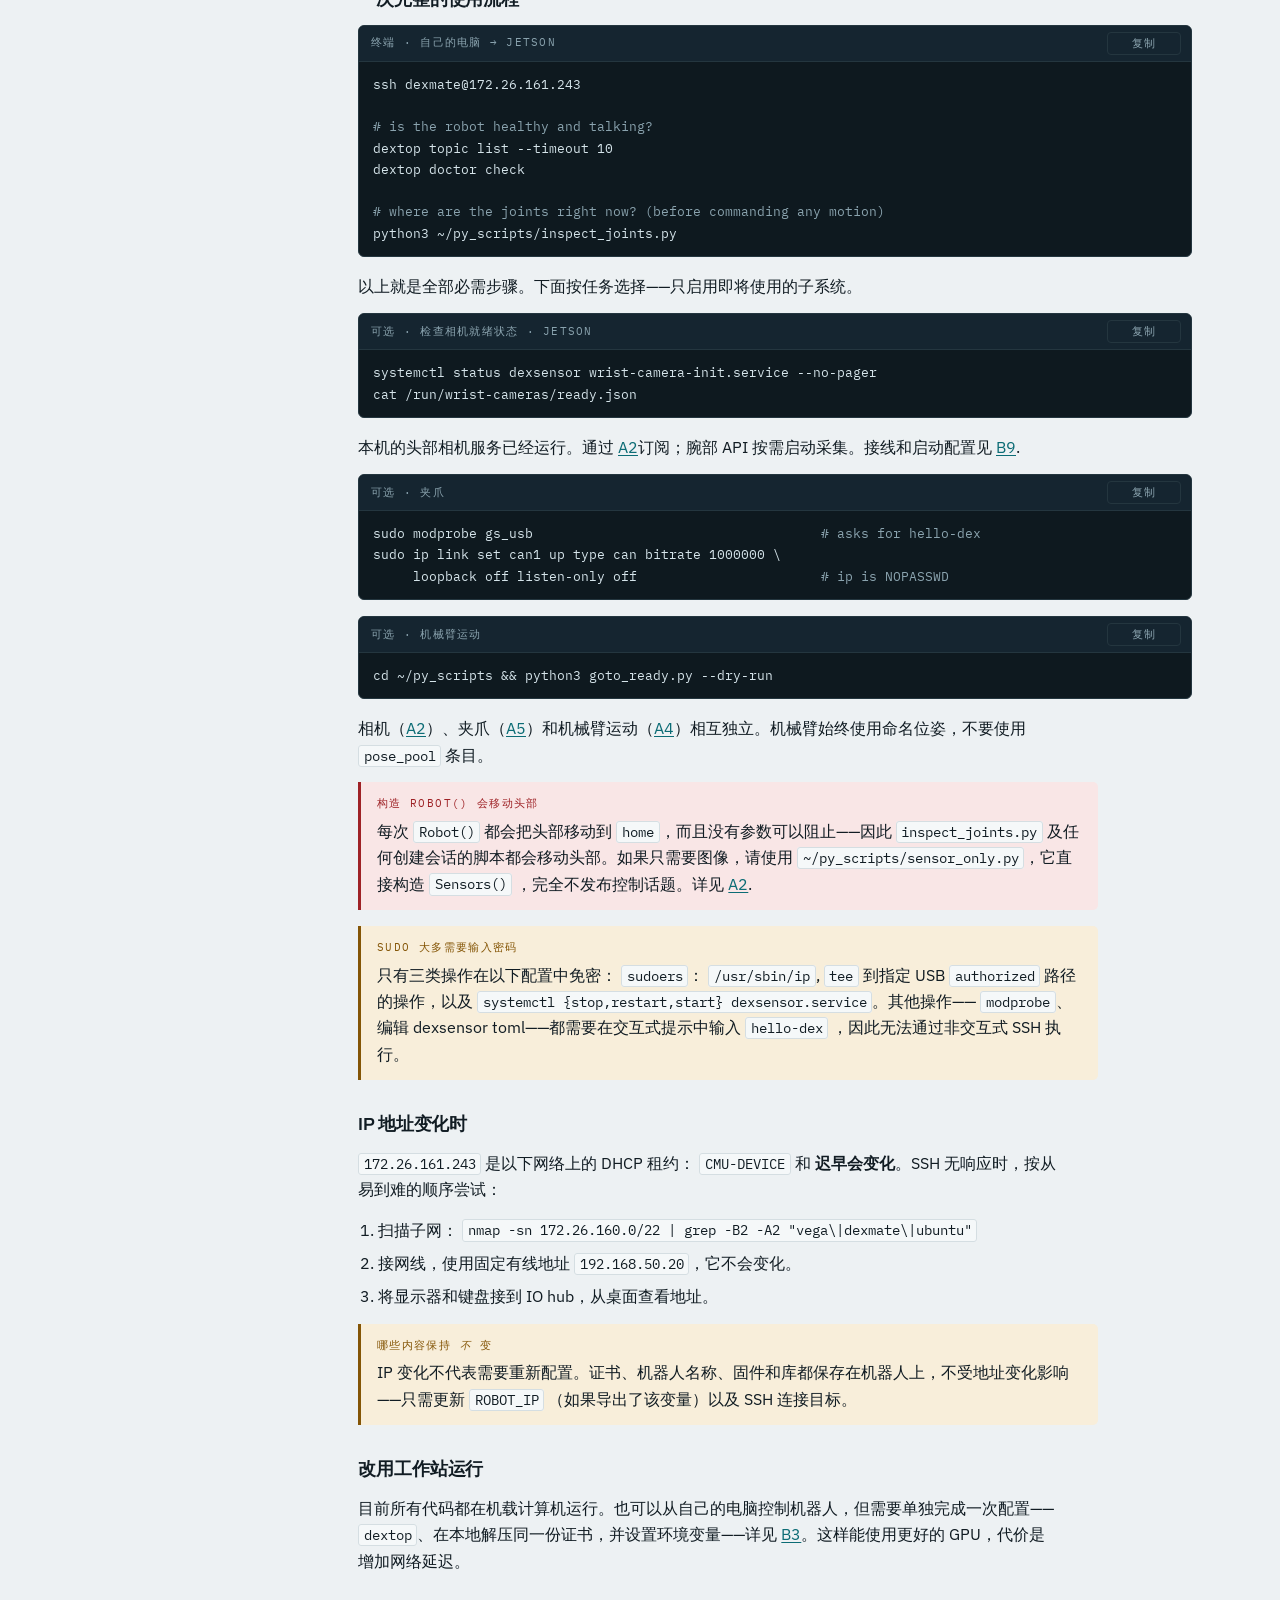
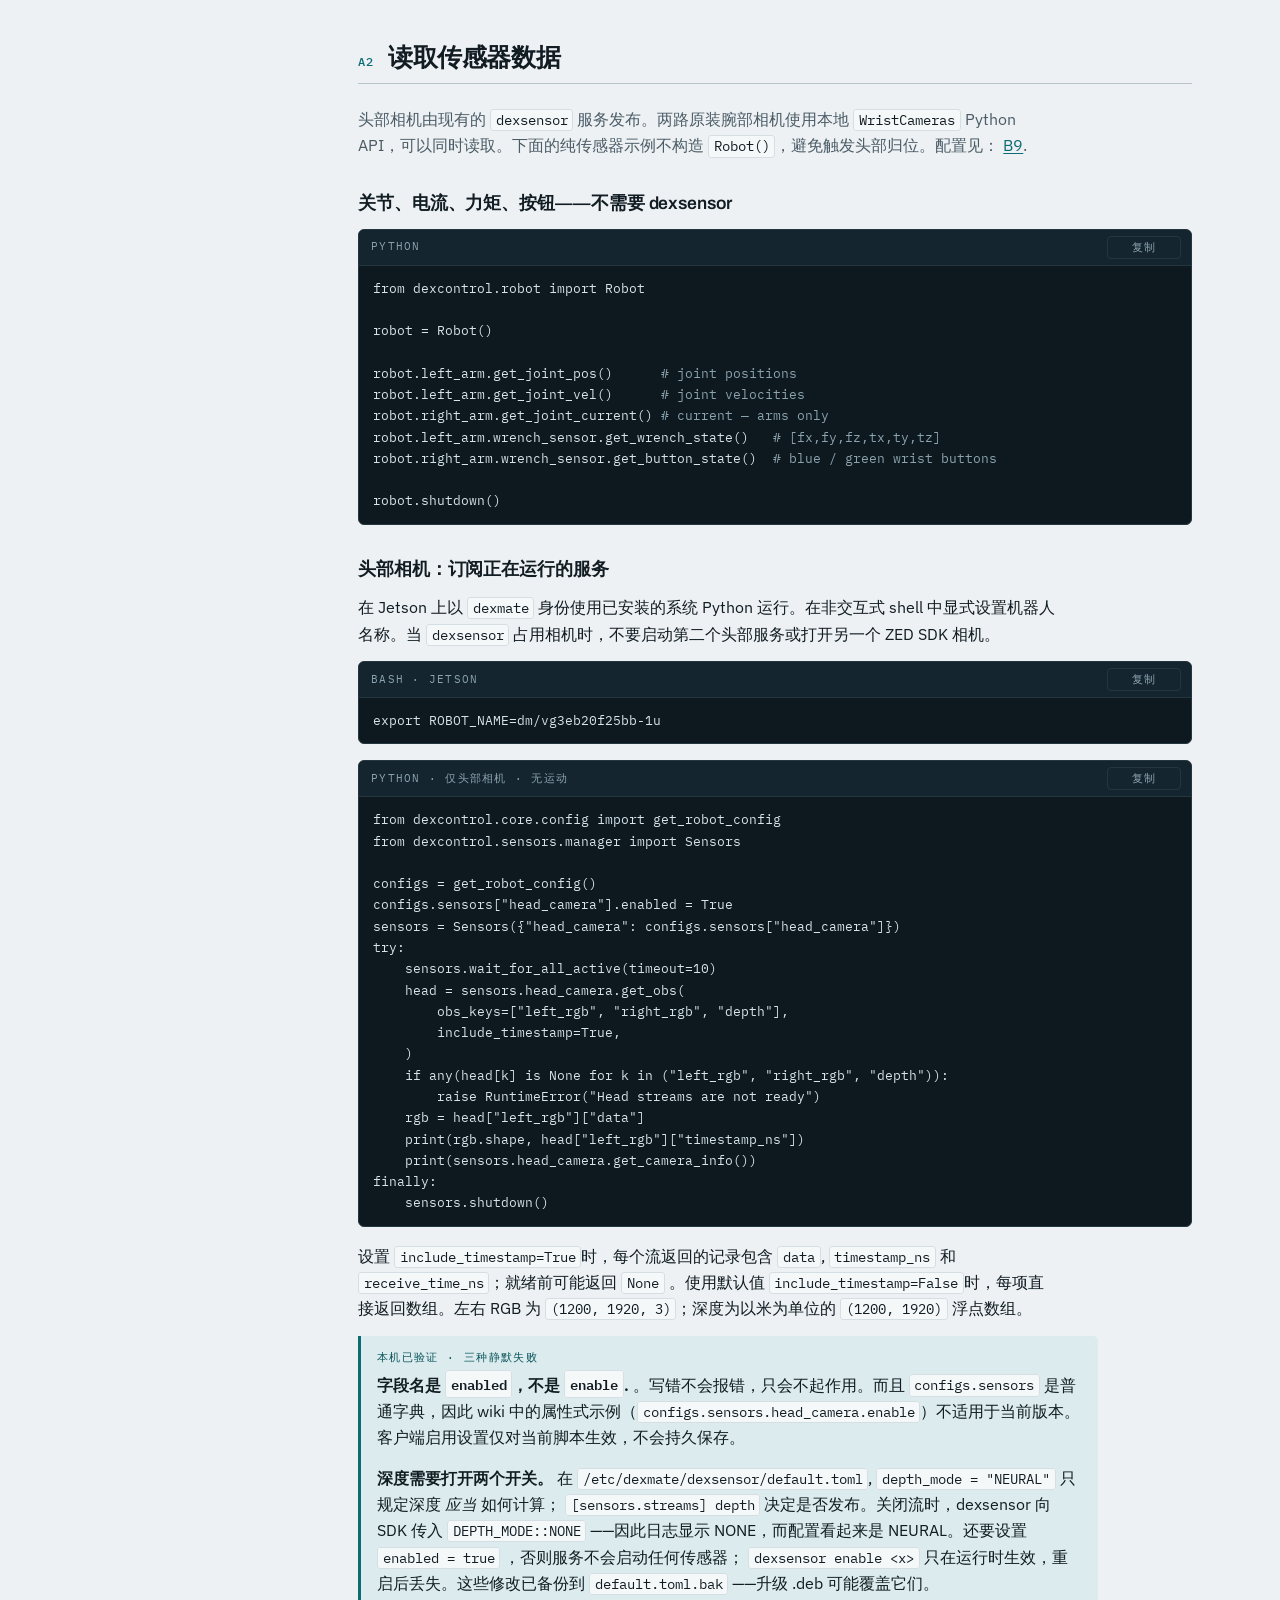
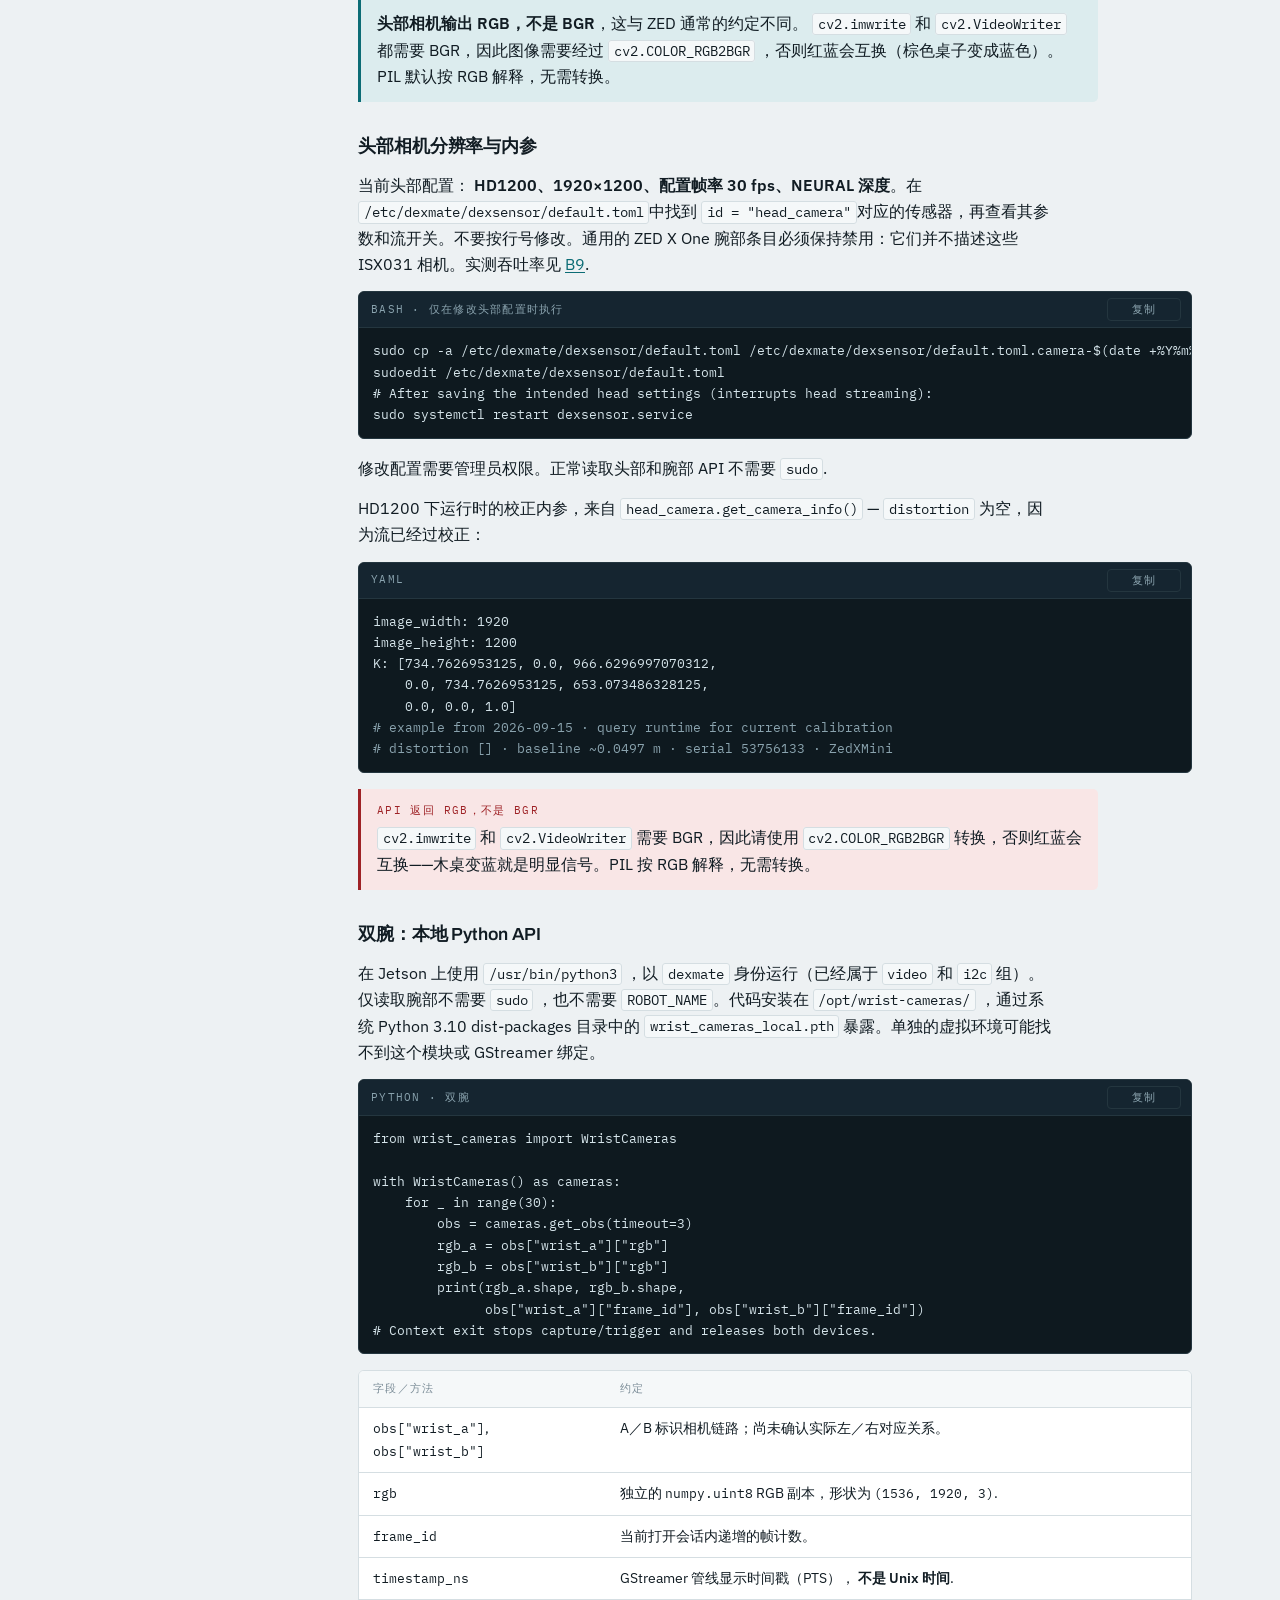
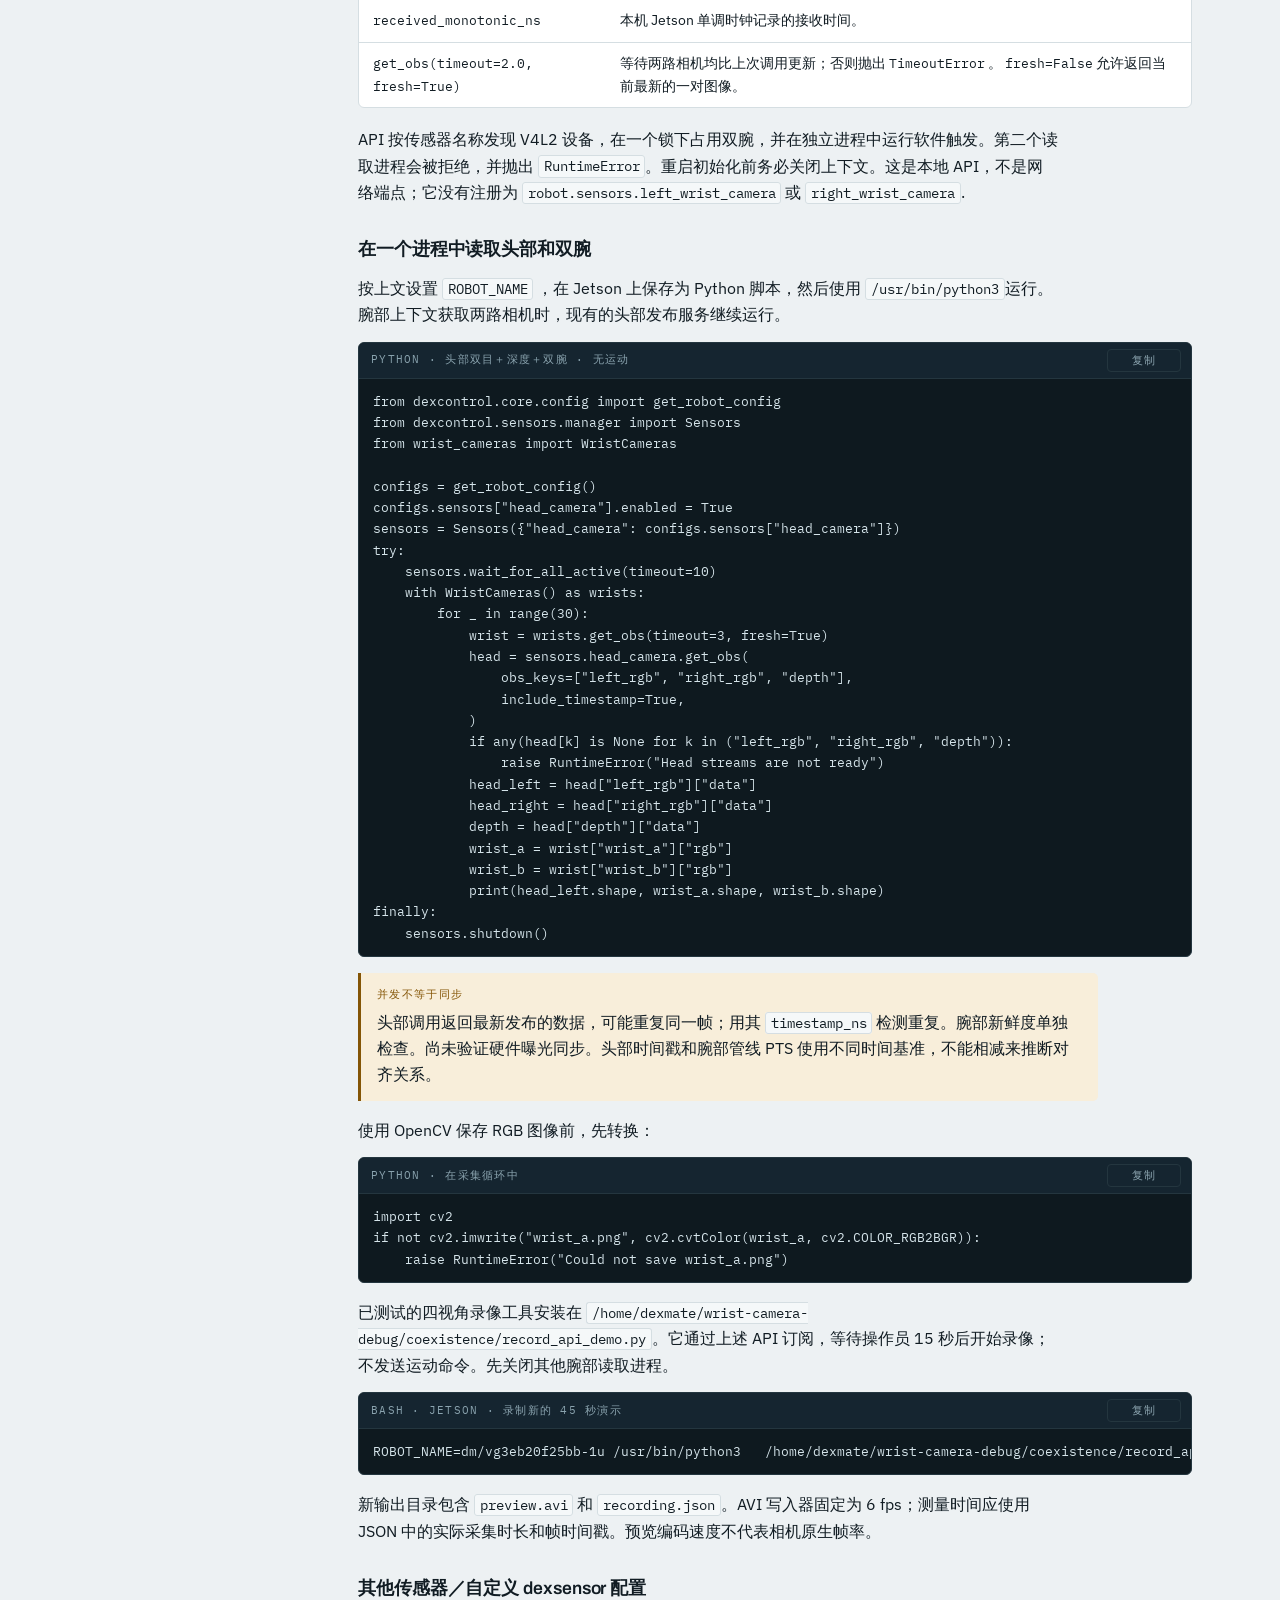
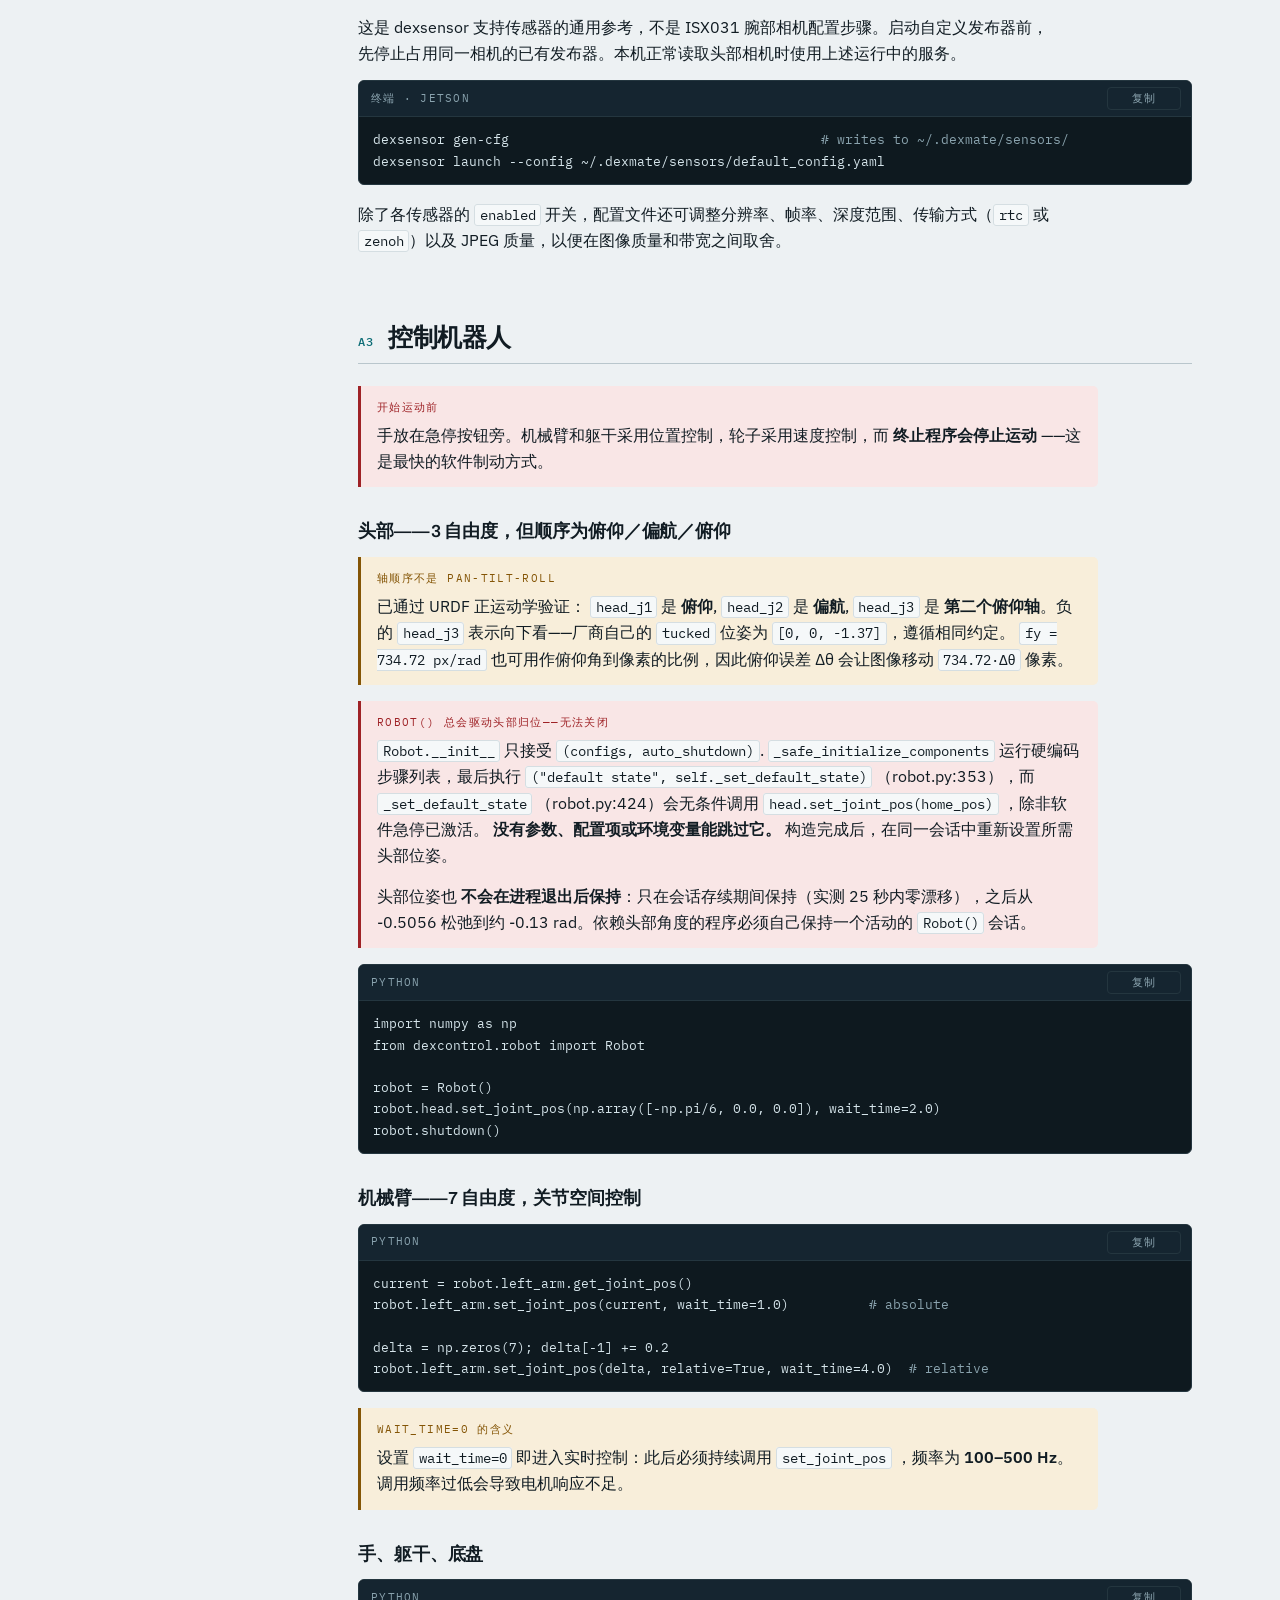
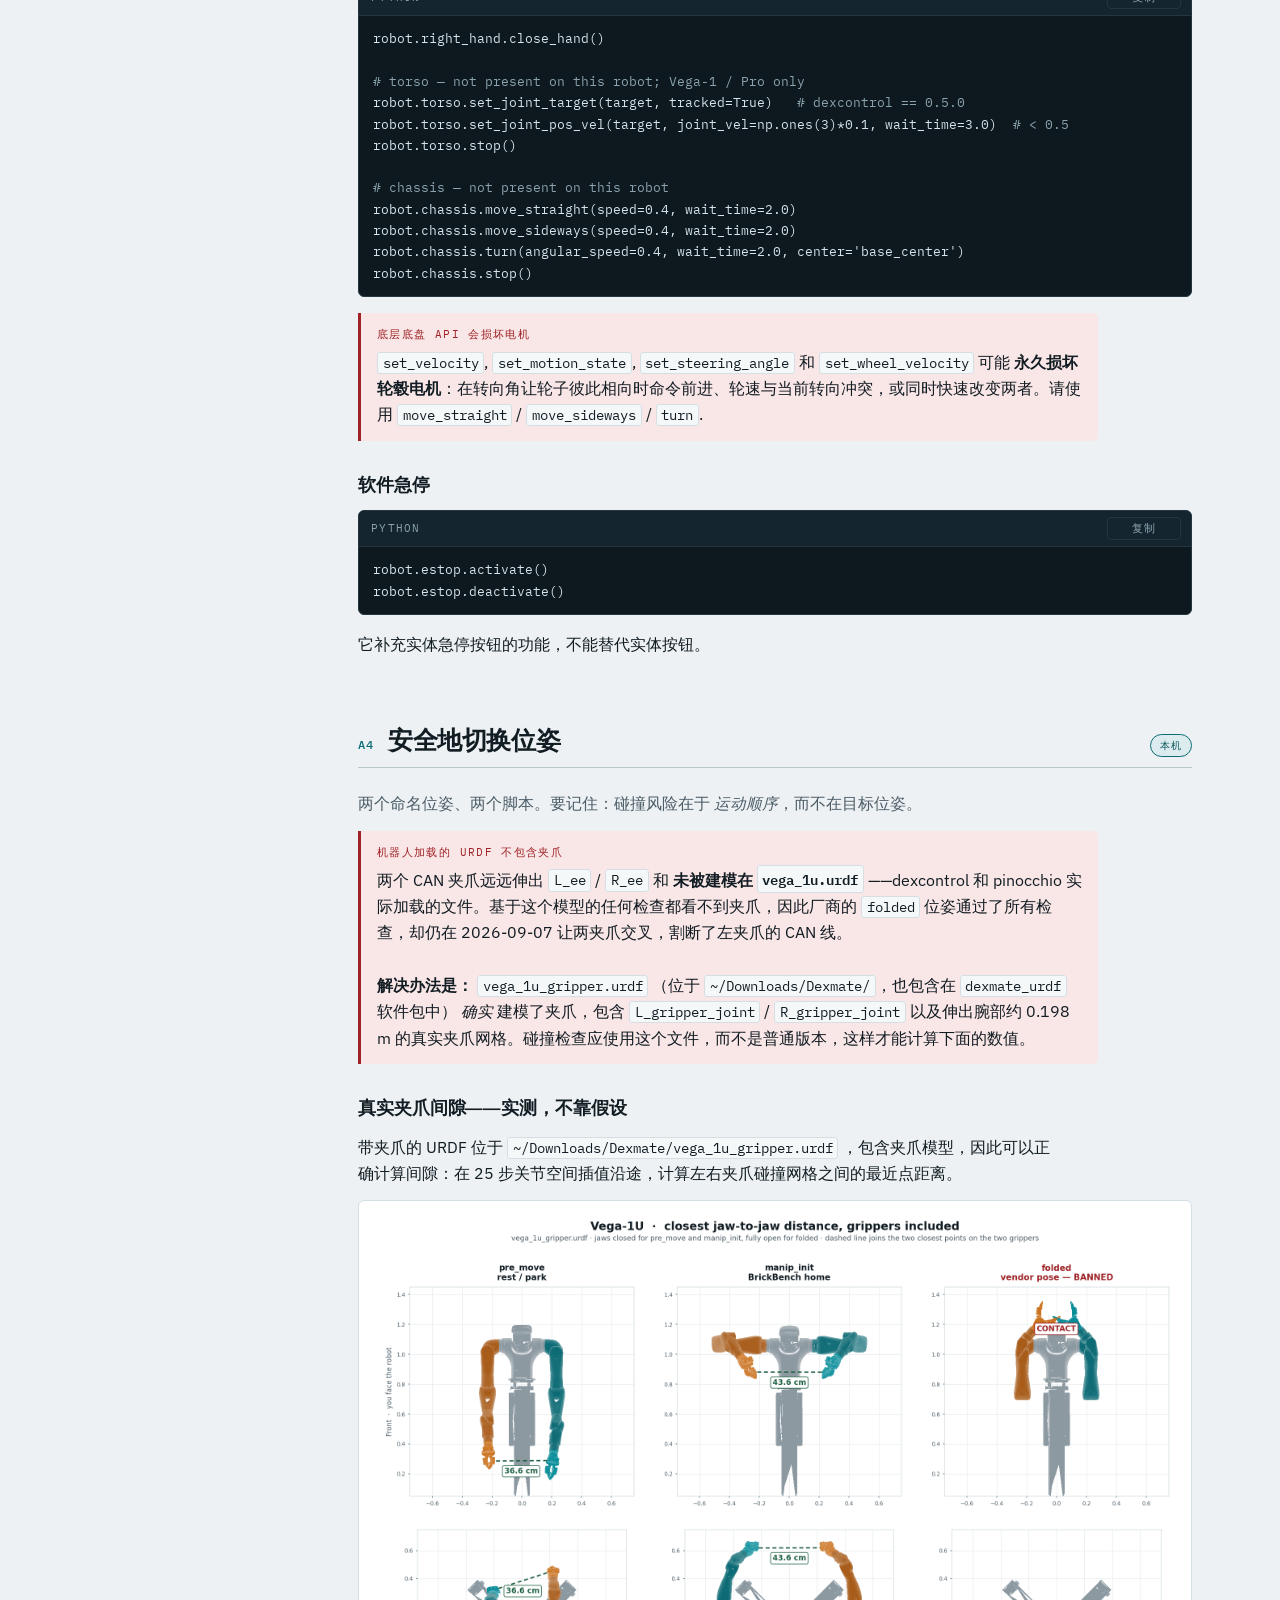
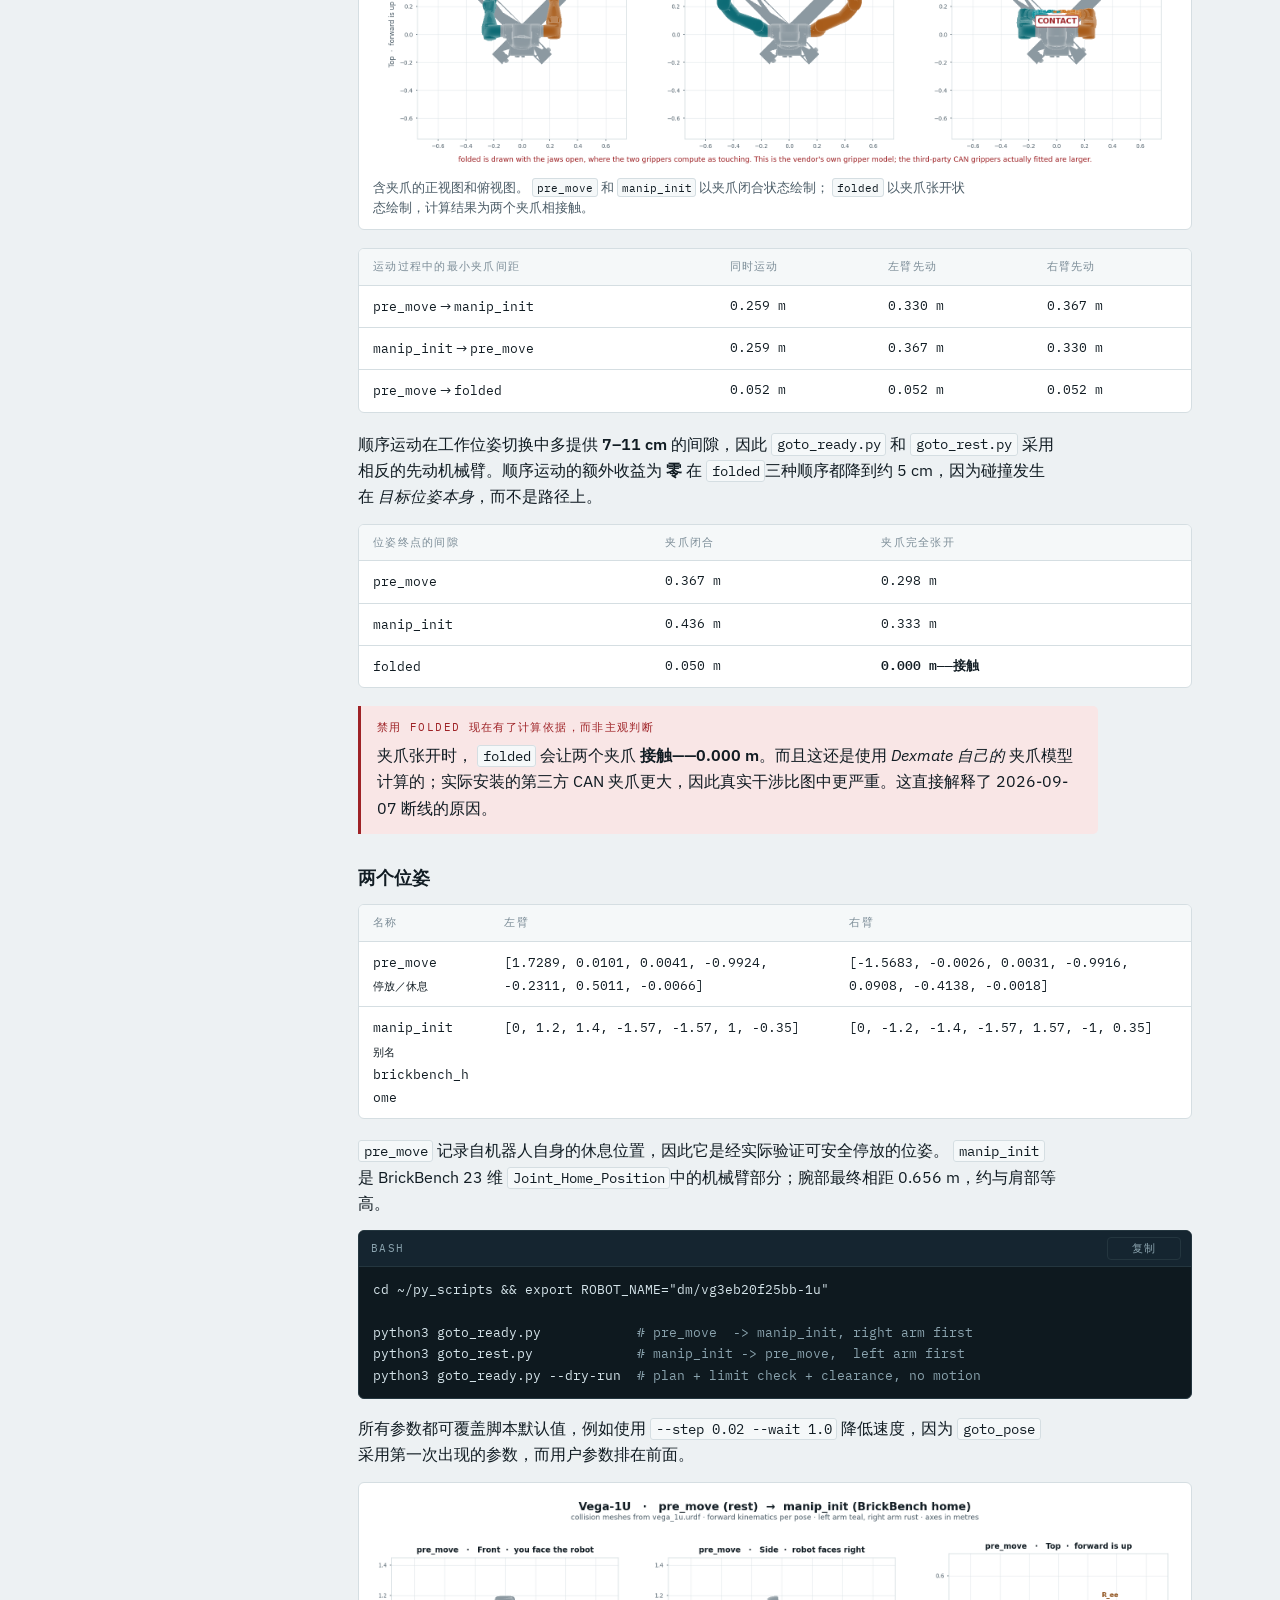
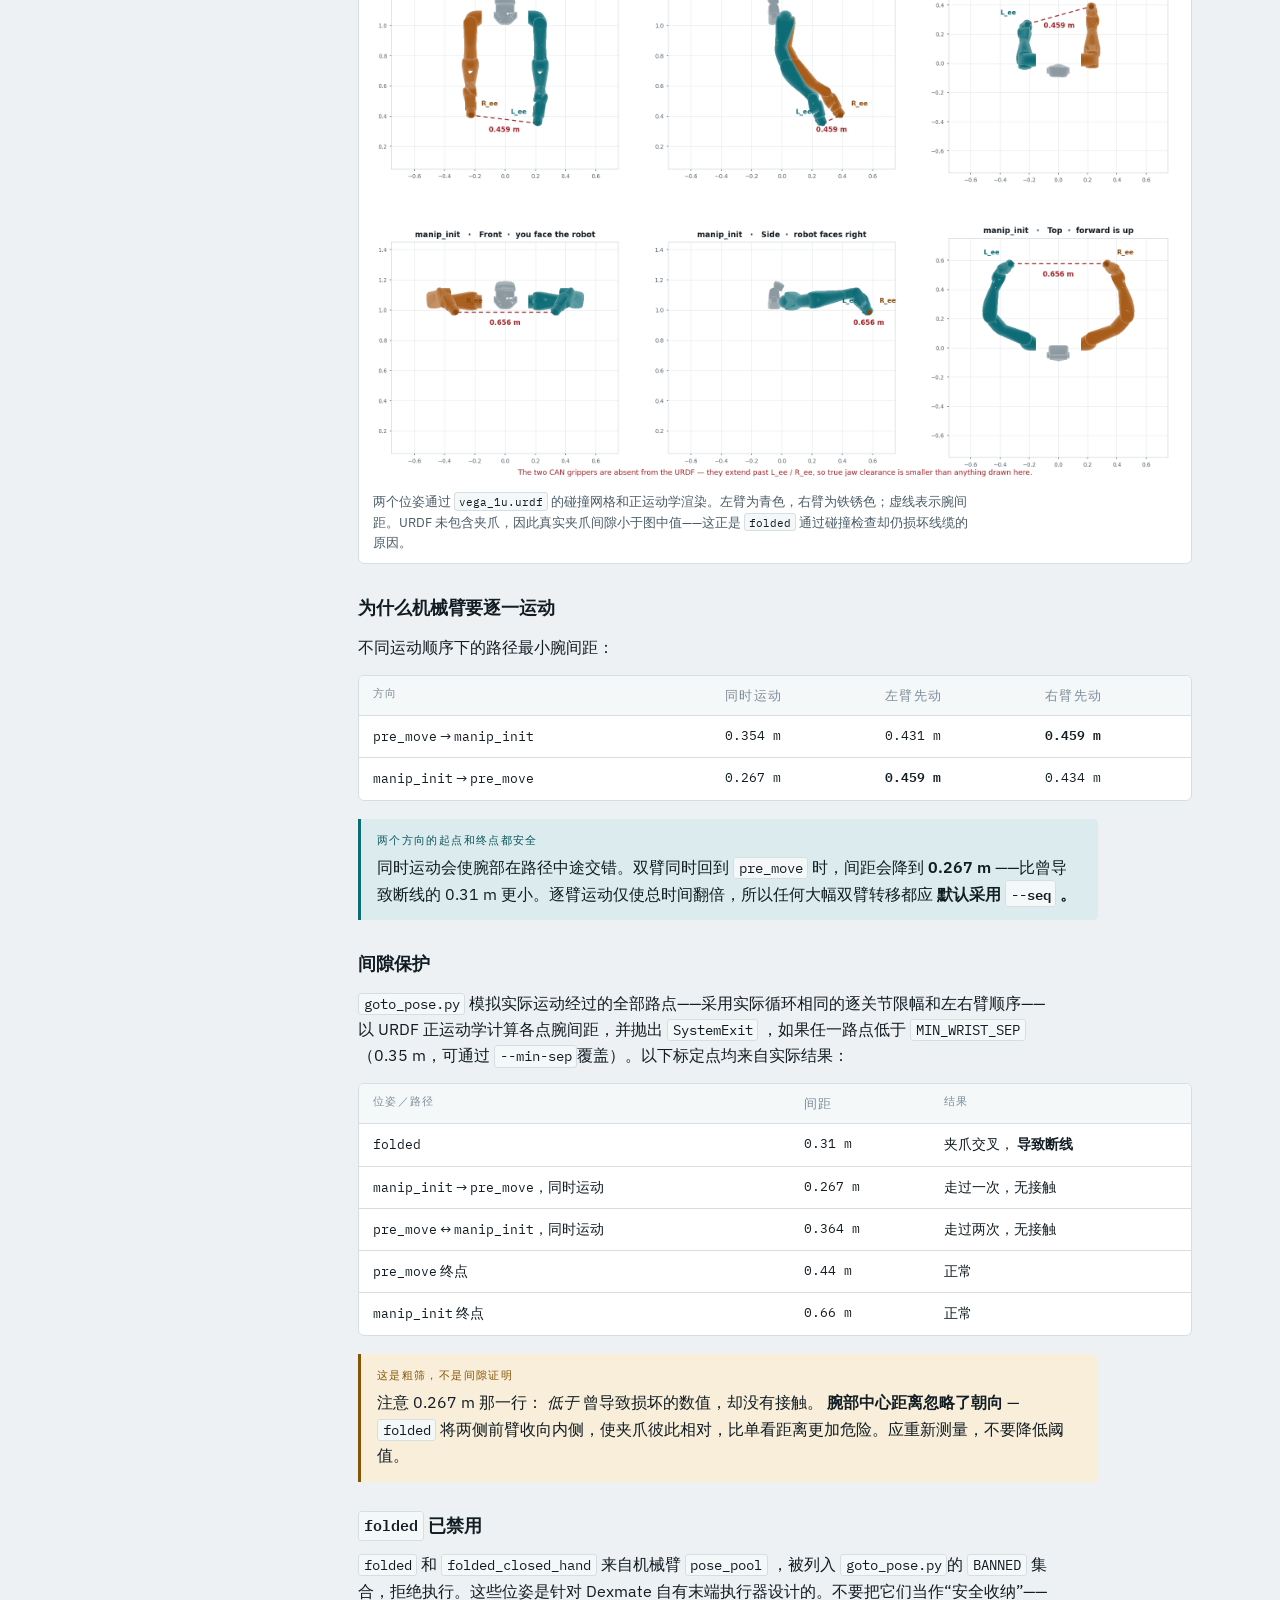
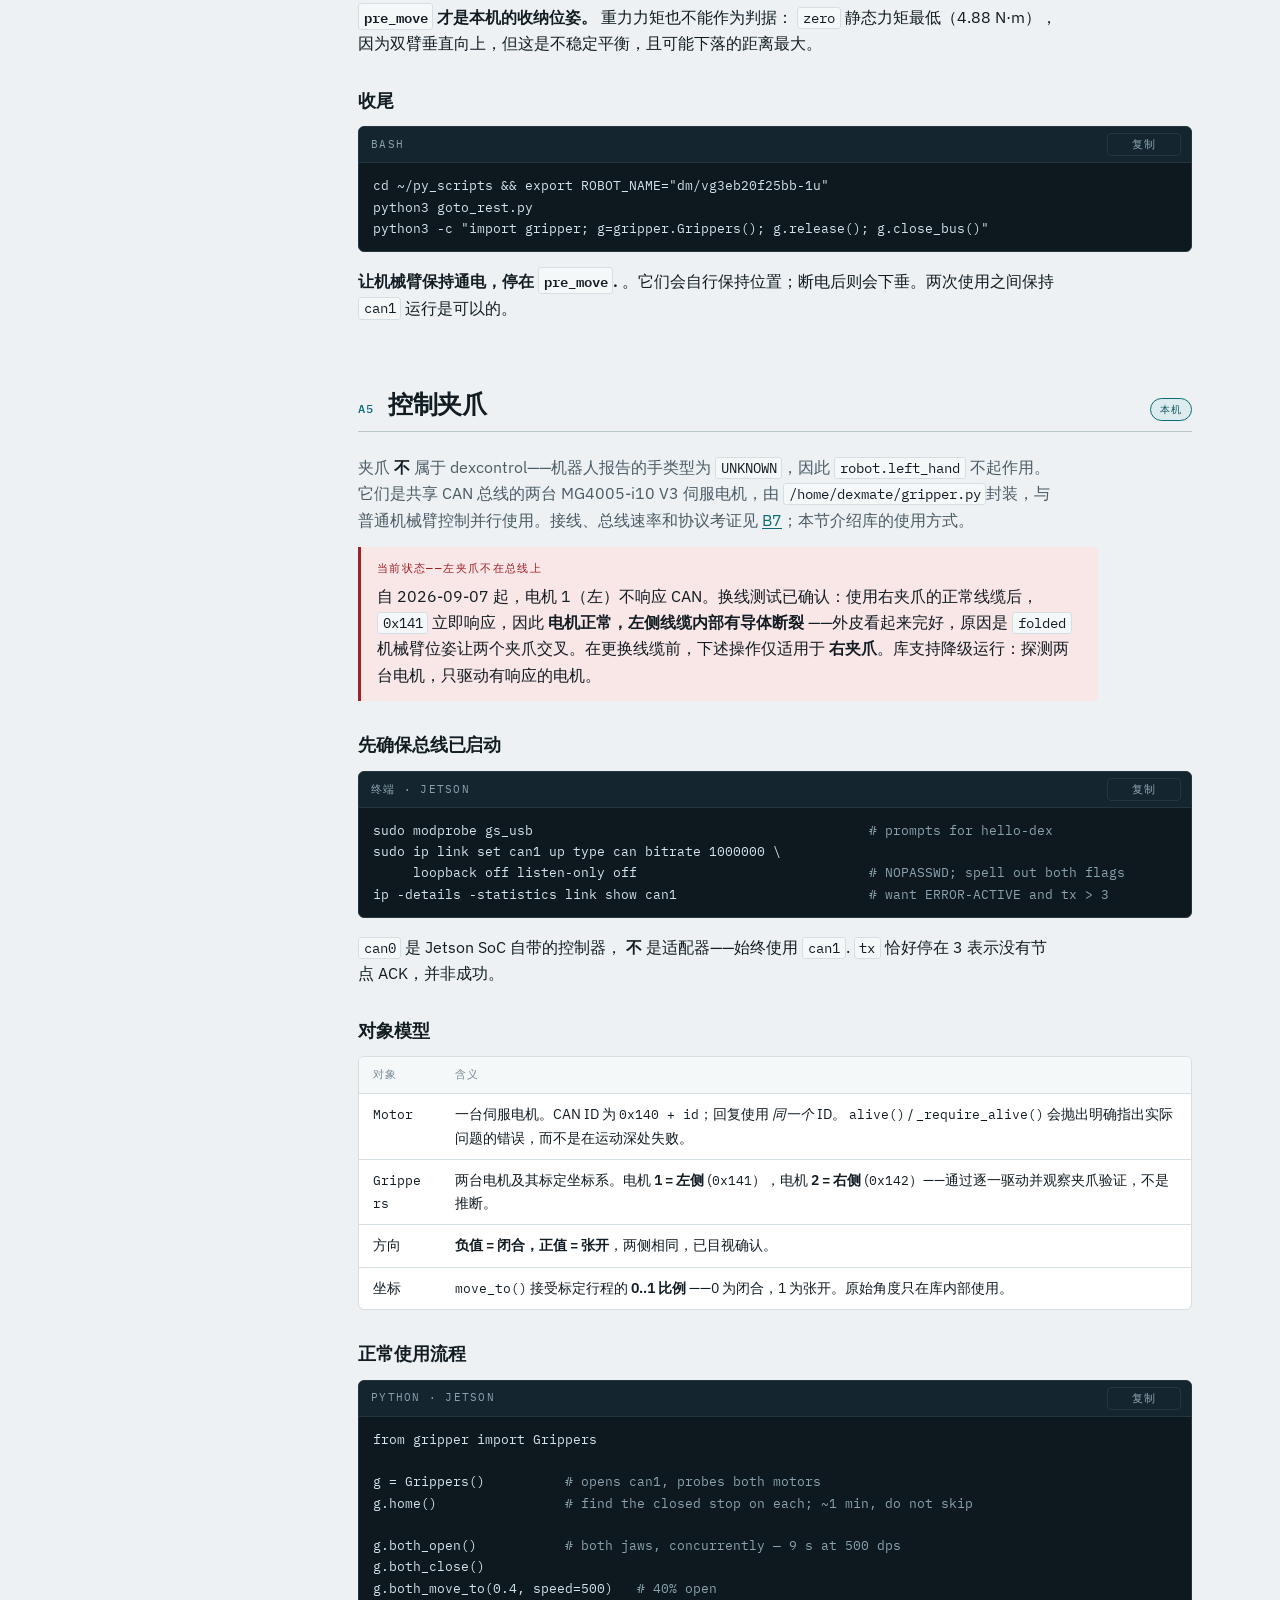
==== commit 0f273277: "Add TCP calibration, URDF downloads and hardware control reference" ====
--- a/docs/index.html
+++ b/docs/index.html
@@ -1,24 +1,441 @@
 <!doctype html>
-<html lang="zh-CN"><head><meta charset="utf-8"><meta name="viewport" content="width=device-width,initial-scale=1"><meta name="description" content="从线束、采集板到软件安装。一份可带到下一台机器的现场手册。"><title>Vega-1U 安装与使用手册 · ICL</title><link rel="stylesheet" href="style.css"><link rel="alternate" hreflang="en" href="en.html"></head>
-<body><a class="skip" href="#main">跳转正文</a>
-<header><a class="brand" href="index.html"><span class="brand-mark">ICL</span><span>DEXMATE <b>/ SETUP</b></span></a><div class="header-links"><a class="language" href="en.html">English</a><a href="https://github.com/intelligent-control-lab/dexmate-setup">GitHub ↗</a></div></header>
-<div class="layout"><aside class="sidebar"><div class="side-title">现场手册 <span>2026.09</span></div><nav aria-label="章节"><a href="#hardware"><span>01</span>一次性硬件安装</a><a href="#install"><span>02</span>新机器人快速安装</a><a href="#session"><span>03</span>每次使用：连接与检查</a><a href="#sensors"><span>04</span>读取头部与腕部相机</a><a href="#poses"><span>05</span>机械臂与头部位姿</a><a href="#grippers"><span>06</span>夹爪 API 与 CAN 验收</a><a href="#network"><span>07</span>网络、证书与软件架构</a><a href="#acceptance"><span>08</span>安装验收与关节范围</a><a href="#camera-boot"><span>09</span>相机启动链与驱动版本</a><a href="#troubleshooting"><span>10</span>故障排查</a><a href="#recovery"><span>11</span>刷机恢复与回退</a><a href="#sources"><span>12</span>文件清单与依据</a></nav><div class="side-note">VEGA-1U<br>ORIN NANO 8GB<br>L4T 36.5.0</div></aside>
-<main id="main"><div class="hero"><div class="eyebrow">INTELLIGENT CONTROL LAB / FIELD GUIDE 01</div><h1>把下一台机器人<br>配置好。</h1><p class="lead">从线束、采集板到软件安装。一份可带到下一台机器的现场手册。</p><div class="hero-actions"><a class="button" href="#hardware">硬件安装 ↓</a><a class="button secondary" href="#install">软件快速安装 →</a></div><div class="hero-meta"><span>17 DOF</span><span>HEAD + 2 WRISTS</span><span>USB-CAN GRIPPERS</span></div></div>
-<div class="status"><span class="status-dot"></span>参考软件已导出 · 新机安装和冷启动仍需现场验收</div><section id="hardware"><div class="section-head"><span>01</span><h2>一次性硬件安装</h2></div><aside class="note"><strong>断电后接线。</strong>夹爪使用机器人 24V 供电；Waveshare 板从 Jetson 40-pin 排针取 <strong>5V</strong>。原笔记“2/4 接红 24V”已按附图和官方手册纠正：<strong>2、4 接红色 5V，6 接黑色 GND；这里绝不能接 24V。</strong></aside><h3>1 · 夹爪线束与腕部相机</h3><ol><li>使用已组装好的线束：一端接 CAN adapter；左右两侧各有 4-pin / 6-pin 接口。<strong>6-pin 接夹爪，4-pin 接机器人</strong>。按接口键位插合，不根据线色猜测 pinout。</li><li>相机线也必须连接。腕部只接<strong>偏向内部的一侧</strong>，以 IMG_9360 的实际安装方向为准。</li><li>CAN adapter 插到机器人 USB 口。<strong>两个 switch 都拨向 K 一侧</strong>，参照 IMG_9369。这是照片中这一型号的安装方向；不要把它和 Waveshare 的四位 CFG 开关混淆。</li><li>检查线束松弛量与固定位置，避免关节运动牵扯插头。整体走线参考 IMG_9361 与 IMG_9368。</li></ol><div class="gallery"><figure><a href="assets/IMG_9360.jpg" target="_blank" rel="noopener"><img src="assets/IMG_9360.jpg" alt="IMG_9360 · 腕部相机：连接偏向内部的接口。" width="1350" height="1800" loading="lazy"></a><figcaption>IMG_9360 · 腕部相机：连接偏向内部的接口。</figcaption></figure><figure><a href="assets/IMG_9369.jpg" target="_blank" rel="noopener"><img src="assets/IMG_9369.jpg" alt="IMG_9369 · USB-CAN：两个开关都在 K 一侧。" width="1350" height="1800" loading="lazy"></a><figcaption>IMG_9369 · USB-CAN：两个开关都在 K 一侧。</figcaption></figure></div><div class="gallery"><figure><a href="assets/IMG_9361.jpg" target="_blank" rel="noopener"><img src="assets/IMG_9361.jpg" alt="IMG_9361 · 双臂、夹爪与相机整体连接示例。" width="1800" height="1350" loading="lazy"></a><figcaption>IMG_9361 · 双臂、夹爪与相机整体连接示例。</figcaption></figure><figure><video controls playsinline preload="metadata" width="720" height="1280" poster="assets/IMG_9368-poster.jpg"><source src="assets/IMG_9368.mp4" type="video/mp4"></video><figcaption>IMG_9368 · 整体线束与 USB-CAN 安装 walkthrough · <a href="assets/IMG_9368.mp4" download>MP4</a></figcaption></figure></div><h3>2 · MAX9296 采集板、铜柱与 CSI 排线</h3><ol><li>先用 kit 自带铜柱连接采集板与 PCB；按下图定位电源、CFG 和 CSI 接口。</li><li>连接电源：两根红线分别接 Jetson 40-pin 的 <strong>2 与 4（均为 5V）</strong>，黑线接 <strong>6（GND）</strong>。按编号定位，勿把 1 的 3.3V 或机器人 24V 当作此电源。</li><li>Waveshare CFG 按板上编号 1→4 设置为 <strong>0100</strong>。</li><li>拆下机器人原有铜柱并保存。先用 <strong>15mm 铜柱固定钢架</strong>，再接 <strong>10mm 铜柱</strong>安装剩余内存／存储组件及风扇。确认堆叠后的绝缘间隙、风扇空间和排线弯曲半径。</li><li>如果拿到<strong>母母相机线</strong>：拆开机内通往腕部相机的连接，接到采集板。如果拿到<strong>公母相机线</strong>：拆下机器人后盖的外部相机接口，以公母线直接连接；IMG_9277 演示的是这一种。</li><li>拆除原先接 Jetson <strong>CAM1</strong> 的排线，换用 kit 附带排线，连接 <strong>Jetson CAM1 ↔ Waveshare CSI0</strong>。不要理解成将原先的整个相机链路随意转接。头部 ZED Link 保留在 <strong>CAM0</strong>；双腕 Waveshare 使用 CAM1。</li><li>连接后逐一核对电源极性、锁扣、走线和固定件，再通电。</li></ol><div class="gallery"><figure><a href="assets/waveshare-power.webp" target="_blank" rel="noopener"><img src="assets/waveshare-power.webp" alt="Waveshare 官方参考 · 双红线接 5V，黑线接 GND。" width="3422" height="2567" loading="lazy"></a><figcaption>Waveshare 官方参考 · 双红线接 5V，黑线接 GND。</figcaption></figure><figure><a href="assets/jetson-pinout.png" target="_blank" rel="noopener"><img src="assets/jetson-pinout.png" alt="40-pin 编号：2 = 5V，4 = 5V，6 = GND。" width="329" height="537" loading="lazy"></a><figcaption>40-pin 编号：2 = 5V，4 = 5V，6 = GND。</figcaption></figure></div><div class="gallery"><figure><a href="assets/waveshare-switch.webp" target="_blank" rel="noopener"><img src="assets/waveshare-switch.webp" alt="Waveshare CFG · 按 1、2、3、4 顺序设置 0100。" width="3777" height="2832" loading="lazy"></a><figcaption>Waveshare CFG · 按 1、2、3、4 顺序设置 0100。</figcaption></figure><figure><a href="assets/IMG_9276.jpg" target="_blank" rel="noopener"><img src="assets/IMG_9276.jpg" alt="IMG_9276 · 实际 CSI 排线与安装堆叠近照。" width="1350" height="1800" loading="lazy"></a><figcaption>IMG_9276 · 实际 CSI 排线与安装堆叠近照。</figcaption></figure></div><div class="gallery"><figure><video controls playsinline preload="metadata" width="720" height="1280" poster="assets/IMG_9277-poster.jpg"><source src="assets/IMG_9277.mp4" type="video/mp4"></video><figcaption>IMG_9277 · 公母相机线、后盖接口与内部 PCB 安装 walkthrough · <a href="assets/IMG_9277.mp4" download>MP4</a></figcaption></figure><figure><a href="assets/waveshare-kit.webp" target="_blank" rel="noopener"><img src="assets/waveshare-kit.webp" alt="Waveshare kit · 采集板与双 GMSL 链路示意。" width="880" height="583" loading="lazy"></a><figcaption>Waveshare kit · 采集板与双 GMSL 链路示意。</figcaption></figure></div><figure><a href="assets/jetson-board.jpg" target="_blank" rel="noopener"><img src="assets/jetson-board.jpg" alt="Jetson 载板外观参考；以实际 PCB 上 CAM0 / CAM1 丝印为准。" width="510" height="392" loading="lazy"></a><figcaption>Jetson 载板外观参考；以实际 PCB 上 CAM0 / CAM1 丝印为准。</figcaption></figure><aside class="note"><strong>保存全部拆下来的零件：</strong>原铜柱、后盖接口、原排线、螺丝与支架分别装袋标记。机器人之后需要归还，必须能恢复原状。</aside><p class="source">接线依据：用户现场照片和说明；电源、CSI 与 CFG 已核对 <a href="https://docs.waveshare.com/MAX9296-GMSL-Deser-Module/Jetson-Orin">Waveshare 官方 Jetson Orin 文档</a>。铜柱尺寸是本机器人现场安装方案。</p></section><section id="install"><div class="section-head"><span>02</span><h2>新机器人快速安装</h2></div><p>先完成硬件安装、机器人自己的证书与厂商基础环境。以下安装器复制本仓库夹爪库、相机初始化库、位姿脚本、驱动和 systemd 配置；不会刷机、更新固件或自动执行运动。</p><div class="table-wrap"><table><thead><tr><th>组件</th><th>固定版本／目标平台</th></tr></thead><tbody><tr><td>Jetson</td><td>Orin Nano 8GB · p3767-0005 + p3768 carrier</td></tr><tr><td>L4T / kernel</td><td>36.5.0 / 5.15.185-tegra · aarch64</td></tr><tr><td>Python</td><td>System Python 3.10</td></tr><tr><td>Firmware / dexcontrol / dextop</td><td>0.5.x / 0.5.0 / 0.5.0</td></tr><tr><td>dexsensor / ZED SDK</td><td>0.7.6 / 5.2.3</td></tr><tr><td>ZED Link Duo</td><td>1.4.3-LI-MAX96712-L4T36.5.0</td></tr><tr><td>python-can / dexmate-urdf / pin</td><td>4.6.1 / 0.8.4 / 4.1.0</td></tr></tbody></table></div><h3>准备厂商基础环境</h3><p>使用 <a href="https://software.dexmate.ai/packages/dexsensor">Dexmate 软件站</a>的 dexsensor 0.7.6、<a href="https://www.stereolabs.com/developers/release/5.2">Stereolabs ZED SDK 5.2 历史版本页</a>中的 5.2.3，以及对应内核的 ZED Link Duo 1.4.3。先按厂商流程安装，再运行本仓库安装器。完整文件名和 SHA256 在仓库 <code>provenance/vendor-installers.json</code>。这些厂商安装包与证书不在公共 Git 中；Python 依赖从 PyPI 安装，故此流程需要联网。</p><div class="code"><button class="copy" type="button">Copy</button><pre><code>git clone https://github.com/intelligent-control-lab/dexmate-setup.git
-cd dexmate-setup
-/usr/bin/python3 scripts/install.py
-
-# Replace YOUR_SERIAL with this robot&#x27;s actual identifier.
-sudo /usr/bin/python3 scripts/install.py --apply \
-  --robot-name dm/YOUR_SERIAL-1u --user dexmate \
-  --install-deps --camera-boot --activate-camera-boot --configure-head</code></pre></div><p>第一条 <code>install.py</code> 只读检查并显示计划。<code>--apply</code> 才会写入；<code>--install-deps</code> 安装 apt 和固定版本 Python 依赖；<code>--camera-boot</code> 基于新机器自身 initrd 生成独立启动文件；<code>--activate-camera-boot</code> 才修改 DEFAULT；<code>--configure-head</code> 备份并替换 dexsensor 模板。只想预先添加启动项时省略 activate 参数。</p><aside class="note">脚本严格拒绝不匹配的内核、载板、Python 与 L4T。它保留新机器的 root= 参数和原 Stereolabs 启动项，不复制源机器 PARTUUID。所有被替换的普通文件备份在 <code>/var/backups/dexmate-setup/时间戳/</code>；Python venv、用户组和 systemd enable 状态需按回退说明单独处理。</aside><h3>安装后</h3><ol><li>检查 <code>/boot/extlinux/extlinux.conf</code> 新增的 <code>DexmateSetupHeadWrists</code> 项。接好显示器和键盘，确认原启动项仍可选。</li><li>安排人工重启；安装器不重启，也不启动 CAN 或相机服务。</li><li>重新登录，使 video / i2c 组权限生效，然后执行下方只读检查。</li><li>按后文分别验收头部、双腕相机和夹爪；位姿运动最后在现场监督下进行。</li></ol><div class="code"><button class="copy" type="button">Copy</button><pre><code>source /opt/dexmate-setup/env.sh
-cd ~/dexmate-setup
-python3 scripts/doctor.py</code></pre></div><p>此处 <code>~/dexmate-setup</code> 是示例克隆位置。安装位置固定为 <code>/opt/dexmate-setup/{gripper,poses,venv}</code> 与 <code>/opt/wrist-cameras</code>，不会覆盖旧 <code>~/py_scripts</code>。</p></section><section id="session"><div class="section-head"><span>03</span><h2>每次使用：连接与检查</h2></div><p>正常使用只需连接已经配置好的机器人，不要重复一次性安装。WiFi 地址来自 DHCP，可能变化；在机器人屏幕运行 <code>ip -br addr</code> 查看。有线参考地址 Jetson <code>192.168.50.20</code>，SoC <code>192.168.50.21</code>。使用该机器自己的 SSH 凭据。</p><div class="code"><button class="copy" type="button">Copy</button><pre><code>ssh dexmate@ROBOT_IP
-source /opt/dexmate-setup/env.sh
+<html lang="zh-CN">
+<head>
+<meta charset="utf-8">
+<meta name="viewport" content="width=device-width, initial-scale=1">
+<title>Vega-1U 操作手册</title>
+<link rel="preconnect" href="https://fonts.googleapis.com">
+<link rel="preconnect" href="https://fonts.gstatic.com" crossorigin>
+<link rel="stylesheet" href="https://fonts.googleapis.com/css2?family=Archivo:wght@600;700;800&family=IBM+Plex+Mono:wght@400;500;600&family=IBM+Plex+Sans:wght@400;500;600&display=swap">
+<style>
+:root{
+  --ground:#EDF1F3;
+  --surface:#FFFFFF;
+  --surface-2:#F5F8F9;
+  --ink:#111C23;
+  --ink-2:#4B5C67;
+  --ink-3:#7C8D98;
+  --line:#D5DEE2;
+  --line-strong:#B9C6CC;
+  --accent:#0C6C75;
+  --accent-2:#0A555C;
+  --accent-soft:#DCECEE;
+  --danger:#9E2226;
+  --danger-soft:#F9E6E6;
+  --warn:#845506;
+  --warn-soft:#F8EEDA;
+  --ok:#236345;
+  --ok-soft:#DFEFE6;
+  --term-bg:#0E191F;
+  --term-bg-2:#152530;
+  --term-ink:#D5E4EA;
+  --term-ink-2:#8AA3AE;
+  --term-line:#24363F;
+  --term-accent:#63CFD6;
+  --shadow:0 1px 2px rgba(17,28,35,.05),0 8px 24px -16px rgba(17,28,35,.35);
+
+  --f-display:"Archivo",Helvetica,Arial,sans-serif;
+  --f-body:"IBM Plex Sans",Helvetica,Arial,sans-serif;
+  --f-mono:"IBM Plex Mono",ui-monospace,SFMono-Regular,Menlo,Consolas,monospace;
+}
+@media (prefers-color-scheme:dark){
+  :root:not([data-theme="light"]){
+    --ground:#0C1317;
+    --surface:#121D23;
+    --surface-2:#17242B;
+    --ink:#E3ECF0;
+    --ink-2:#A1B3BD;
+    --ink-3:#6E838E;
+    --line:#25343C;
+    --line-strong:#33454E;
+    --accent:#54C8D1;
+    --accent-2:#7FDDE4;
+    --accent-soft:#103137;
+    --danger:#EE8E8E;
+    --danger-soft:#331819;
+    --warn:#DDAB59;
+    --warn-soft:#31260F;
+    --ok:#6FCB9B;
+    --ok-soft:#112B20;
+    --term-bg:#091218;
+    --term-bg-2:#0E1B22;
+    --term-line:#1E2E36;
+    --shadow:0 1px 2px rgba(0,0,0,.4),0 10px 28px -18px rgba(0,0,0,.9);
+  }
+}
+:root[data-theme="dark"]{
+  --ground:#0C1317;
+  --surface:#121D23;
+  --surface-2:#17242B;
+  --ink:#E3ECF0;
+  --ink-2:#A1B3BD;
+  --ink-3:#6E838E;
+  --line:#25343C;
+  --line-strong:#33454E;
+  --accent:#54C8D1;
+  --accent-2:#7FDDE4;
+  --accent-soft:#103137;
+  --danger:#EE8E8E;
+  --danger-soft:#331819;
+  --warn:#DDAB59;
+  --warn-soft:#31260F;
+  --ok:#6FCB9B;
+  --ok-soft:#112B20;
+  --term-bg:#091218;
+  --term-bg-2:#0E1B22;
+  --term-line:#1E2E36;
+  --shadow:0 1px 2px rgba(0,0,0,.4),0 10px 28px -18px rgba(0,0,0,.9);
+}
+
+*{box-sizing:border-box}
+body{
+  background:var(--ground);
+  color:var(--ink);
+  font-family:var(--f-body);
+  font-size:15.5px;
+  line-height:1.7;
+  -webkit-font-smoothing:antialiased;
+}
+.wrap{max-width:1160px;margin:0 auto;padding:0 28px 96px}
+
+/* ---------- masthead ---------- */
+.masthead{
+  border-bottom:1px solid var(--line);
+  background:var(--surface);
+  margin:0 -28px 44px;
+  padding:44px 28px 0;
+}
+.masthead-inner{max-width:1160px;margin:0 auto}
+.eyebrow{
+  font-family:var(--f-mono);
+  font-size:11.5px;
+  letter-spacing:.16em;
+  text-transform:uppercase;
+  color:var(--ink-3);
+  margin:0 0 14px;
+}
+h1{
+  font-family:var(--f-display);
+  font-weight:800;
+  font-size:clamp(34px,5.2vw,52px);
+  line-height:1.06;
+  letter-spacing:-.025em;
+  margin:0 0 14px;
+  text-wrap:balance;
+}
+.standfirst{
+  max-width:64ch;color:var(--ink-2);margin:0 0 30px;font-size:16.5px;
+}
+.idcard{
+  display:grid;
+  grid-template-columns:repeat(auto-fit,minmax(178px,1fr));
+  border-top:1px solid var(--line);
+  margin:0 -28px;
+  padding:0 28px;
+}
+.idcard div{
+  padding:16px 20px 18px 0;
+  border-right:1px solid var(--line);
+}
+.idcard div:last-child{border-right:0}
+.idcard dt{
+  font-family:var(--f-mono);font-size:10.5px;letter-spacing:.14em;
+  text-transform:uppercase;color:var(--ink-3);margin:0 0 5px;
+}
+.idcard dd{
+  margin:0;font-family:var(--f-mono);font-size:13.5px;font-weight:500;
+  color:var(--ink);word-break:break-all;line-height:1.5;
+}
+.idcard dd small{display:block;font-size:11.5px;color:var(--ink-3);font-weight:400;letter-spacing:0}
+
+/* ---------- layout ---------- */
+.cols{display:block}
+@media (min-width:1000px){
+  .cols{display:grid;grid-template-columns:206px minmax(0,1fr);gap:64px;align-items:start}
+  nav.toc{position:sticky;top:24px}
+}
+nav.toc{margin-bottom:40px}
+nav.toc p{
+  font-family:var(--f-mono);font-size:10.5px;letter-spacing:.14em;text-transform:uppercase;
+  color:var(--ink-3);margin:0 0 12px;
+}
+nav.toc p.grp{margin:22px 0 10px;padding-top:14px;border-top:1px solid var(--line)}
+nav.toc p.grp em{font-style:normal;color:var(--ink-3);opacity:.75;letter-spacing:.08em}
+nav.toc ol{list-style:none;margin:0;padding:0;display:flex;flex-direction:column;gap:2px}
+nav.toc a{
+  display:flex;gap:9px;text-decoration:none;color:var(--ink-2);
+  font-size:13.5px;padding:4px 0;border-left:2px solid transparent;padding-left:10px;
+  transition:color .15s,border-color .15s;
+}
+nav.toc a span{font-family:var(--f-mono);font-size:11px;color:var(--ink-3);padding-top:2px}
+nav.toc a:hover{color:var(--accent)}
+nav.toc a.on{color:var(--ink);border-left-color:var(--accent);font-weight:500}
+nav.toc a.on span{color:var(--accent)}
+nav.toc a:focus-visible{outline:2px solid var(--accent);outline-offset:2px}
+
+main{min-width:0;display:flex;flex-direction:column;gap:54px}
+section{scroll-margin-top:24px}
+.sechead{display:flex;gap:14px;align-items:baseline;border-bottom:1px solid var(--line-strong);padding-bottom:10px;margin-bottom:22px;flex-wrap:wrap}
+.sechead .num{font-family:var(--f-mono);font-size:12px;font-weight:500;color:var(--accent);letter-spacing:.08em}
+.sechead .pill{
+  margin-left:auto;font-family:var(--f-mono);font-size:10px;letter-spacing:.11em;text-transform:uppercase;
+  border:1px solid var(--line-strong);color:var(--ink-3);border-radius:100px;padding:2px 9px;white-space:nowrap;
+}
+.sechead .pill.done{border-color:var(--ok);color:var(--ok);background:var(--ok-soft)}
+.sechead .pill.live{border-color:var(--accent);color:var(--accent-2);background:var(--accent-soft)}
+h2{font-family:var(--f-display);font-weight:700;font-size:25px;letter-spacing:-.015em;margin:0;line-height:1.25;text-wrap:balance}
+h3{font-family:var(--f-display);font-weight:600;font-size:17.5px;letter-spacing:-.005em;margin:30px 0 10px}
+p{margin:0 0 14px;max-width:70ch}
+ul,ol.steps{max-width:70ch;margin:0 0 14px;padding-left:20px}
+li{margin-bottom:7px}
+code{
+  font-family:var(--f-mono);font-size:.885em;
+  background:var(--surface-2);border:1px solid var(--line);
+  border-radius:3px;padding:.08em .34em;color:var(--ink);
+  word-break:break-word;
+}
+a{color:var(--accent);text-decoration-thickness:1px;text-underline-offset:2px}
+strong{font-weight:600;color:var(--ink)}
+.lede{color:var(--ink-2)}
+
+/* ---------- terminal blocks ---------- */
+.cmd{
+  background:var(--term-bg);border:1px solid var(--term-line);border-radius:6px;
+  margin:0 0 16px;overflow:hidden;position:relative;
+}
+.cmd-head{
+  display:flex;justify-content:space-between;align-items:center;gap:12px;
+  background:var(--term-bg-2);border-bottom:1px solid var(--term-line);
+  padding:6px 10px 6px 12px;
+}
+.cmd-head span{font-family:var(--f-mono);font-size:10.5px;letter-spacing:.12em;text-transform:uppercase;color:var(--term-ink-2)}
+.cmd-head button{
+  font-family:var(--f-mono);font-size:10.5px;letter-spacing:.06em;text-transform:uppercase;
+  background:transparent;color:var(--term-ink-2);border:1px solid var(--term-line);
+  border-radius:4px;padding:3px 9px;cursor:pointer;transition:color .15s,border-color .15s;
+  min-width:74px;
+}
+.cmd-head button:hover{color:var(--term-accent);border-color:var(--term-accent)}
+.cmd-head button:focus-visible{outline:2px solid var(--term-accent);outline-offset:2px}
+.cmd pre{
+  margin:0;padding:12px 14px;overflow-x:auto;
+  font-family:var(--f-mono);font-size:12.9px;line-height:1.65;color:var(--term-ink);
+}
+.cmd pre .c{color:var(--term-ink-2)}
+
+/* ---------- tables ---------- */
+.tw{overflow-x:auto;margin:0 0 18px;border:1px solid var(--line);border-radius:6px;background:var(--surface)}
+table{border-collapse:collapse;width:100%;font-size:13.7px}
+th,td{text-align:left;padding:9px 14px;border-bottom:1px solid var(--line);vertical-align:top}
+thead th{
+  font-family:var(--f-mono);font-size:10.5px;letter-spacing:.12em;text-transform:uppercase;
+  color:var(--ink-3);font-weight:500;background:var(--surface-2);white-space:nowrap;
+}
+tbody tr:last-child td{border-bottom:0}
+td code{background:transparent;border:0;padding:0;font-size:12.6px}
+.num-col{font-family:var(--f-mono);font-variant-numeric:tabular-nums;white-space:nowrap;font-size:12.6px}
+
+/* ---------- callouts ---------- */
+.note{
+  border-left:3px solid var(--line-strong);background:var(--surface);
+  padding:13px 16px;margin:0 0 16px;border-radius:0 5px 5px 0;max-width:74ch;
+}
+.note p{max-width:none}
+.note p:last-child{margin-bottom:0}
+.note .tag{
+  font-family:var(--f-mono);font-size:10.5px;letter-spacing:.13em;text-transform:uppercase;
+  display:block;margin-bottom:5px;color:var(--ink-3);
+}
+.note.danger{border-left-color:var(--danger);background:var(--danger-soft)}
+.note.danger .tag{color:var(--danger)}
+.note.warn{border-left-color:var(--warn);background:var(--warn-soft)}
+.note.warn .tag{color:var(--warn)}
+.note.ok{border-left-color:var(--ok);background:var(--ok-soft)}
+.note.ok .tag{color:var(--ok)}
+.note.mine{border-left-color:var(--accent);background:var(--accent-soft)}
+.note.mine .tag{color:var(--accent-2)}
+
+/* ---------- trap list ---------- */
+.traps{display:flex;flex-direction:column;border:1px solid var(--line);border-radius:6px;background:var(--surface);overflow:hidden}
+.trap{display:grid;grid-template-columns:1fr;padding:16px 18px;border-bottom:1px solid var(--line)}
+.trap:last-child{border-bottom:0}
+@media (min-width:760px){.trap{grid-template-columns:236px minmax(0,1fr);gap:22px}}
+.trap .sym{font-family:var(--f-mono);font-size:12.4px;line-height:1.55;color:var(--ink);font-weight:500}
+.trap .sym b{display:block;font-family:var(--f-mono);font-size:10px;letter-spacing:.12em;text-transform:uppercase;color:var(--danger);font-weight:500;margin-bottom:4px}
+.trap .fix{font-size:14px;color:var(--ink-2);line-height:1.65}
+.trap .fix strong{color:var(--ink)}
+.trap .fix p{margin:0 0 8px;max-width:none}
+.trap .fix p:last-child{margin:0}
+
+/* ---------- step blocks ---------- */
+.step{display:grid;grid-template-columns:1fr;margin-bottom:26px}
+@media (min-width:760px){.step{grid-template-columns:52px minmax(0,1fr)}}
+.step .sn{font-family:var(--f-mono);font-size:12px;font-weight:600;color:var(--accent);padding-top:4px;letter-spacing:.06em}
+.step .sb{min-width:0}
+.step .sb h3{margin-top:0}
+
+/* ---------- source cards ---------- */
+.srcs{display:grid;grid-template-columns:repeat(auto-fit,minmax(230px,1fr));gap:1px;background:var(--line);border:1px solid var(--line);border-radius:6px;overflow:hidden}
+.src{background:var(--surface);padding:15px 17px}
+.src b{display:block;font-family:var(--f-mono);font-size:10.5px;letter-spacing:.12em;text-transform:uppercase;color:var(--accent);margin-bottom:6px;font-weight:500}
+.src p{margin:0;font-size:13.6px;color:var(--ink-2);line-height:1.6}
+.fig{margin:0 0 18px;border:1px solid var(--line);border-radius:6px;background:var(--surface);padding:10px 10px 4px}
+.fig img{display:block;width:100%;height:auto;border-radius:3px}
+.fig figcaption{font-size:12.8px;color:var(--ink-2);line-height:1.6;padding:9px 4px 6px;max-width:76ch}
+.partline{border-top:2px solid var(--line-strong);padding-top:18px;margin-top:8px}
+.partline h2{font-family:var(--f-display);font-weight:800;font-size:20px;letter-spacing:-.01em;margin:0 0 6px}
+.partline p{color:var(--ink-2);font-size:14.5px;margin:0;max-width:70ch}
+.partline .eyebrow{margin:0 0 8px}
+footer{margin-top:60px;padding-top:20px;border-top:1px solid var(--line);color:var(--ink-3);font-size:12.5px;font-family:var(--f-mono);line-height:1.7}
+
+@media (prefers-reduced-motion:reduce){*{transition:none!important;animation:none!important}}
+</style>
+<link rel="stylesheet" href="hardware.css">
+</head>
+<body>
+
+
+<div class="masthead">
+  <div class="masthead-inner">
+<div class="manual-language"><a href="index.html" lang="zh-CN">中文</a><span> / </span><a href="en.html" lang="en">English</a></div>
+    <p class="eyebrow">Dexmate Vega-1U · CMU · 内部</p>
+    <h1>Vega-1U 操作手册</h1>
+    <p class="standfirst">本手册分为两部分。 <strong>A 部分是每次使用时的操作</strong> ——机器人已经配置完成，SSH 登录后即可开始。 <strong>B 部分是一次性初始化</strong>，本机已经完成；保留这些步骤用于重刷系统、配置第二台机器人或排查故障。资料来自四篇 Dexmate wiki、支持工单 #126892650，以及我们自行摸索、其他文档中没有记录的经验。</p>
+    <dl class="idcard">
+      <div><dt>机器人名称</dt><dd>dm/vg3eb20f25bb-1u<small>用斜杠，不是短横线</small></dd></div>
+      <div><dt>型号</dt><dd>Vega-1U<small>上半身 · 17 自由度 · 不发布躯干／底盘</small></dd></div>
+      <div><dt>固件</dt><dd>0.5.0<small>机械臂 1248 · SoC 1263</small></dd></div>
+      <div><dt>机载计算机</dt><dd>Jetson Orin Nano<small>L4T 36.5.0 · 内核 5.15.185</small></dd></div>
+      <div><dt>WiFi</dt><dd>172.26.161.243<small>CMU-DEVICE · DHCP，地址可能变化</small></dd></div>
+      <div><dt>有线网络</dt><dd>192.168.50.20<small>enP8p1s0 · SoC 地址尾号 .21</small></dd></div>
+    </dl>
+  </div>
+</div>
+
+<div class="wrap">
+<div class="cols">
+
+<nav class="toc">
+  <p>A · 每次使用</p>
+  <ol>
+    <li><a href="#now"><span>A1</span>连接并开始工作</a></li>
+    <li><a href="#sensor"><span>A2</span>读取传感器</a></li>
+    <li><a href="#control"><span>A3</span>控制机器人</a></li>
+    <li><a href="#poses"><span>A4</span>切换位姿</a></li>
+    <li><a href="#grippers"><span>A5</span>控制夹爪</a></li>
+    <li><a href="#traps"><span>A6</span>常见问题对照表</a></li>
+  </ol>
+  <p class="grp">B · 参考 <em>（已完成配置）</em></p>
+  <ol>
+    <li><a href="#arch"><span>B0</span>架构</a></li>
+    <li><a href="#net"><span>B1</span>连接网络</a></li>
+    <li><a href="#cert"><span>B2</span>证书与固件</a></li>
+    <li><a href="#comm"><span>B3</span>工作站通信</a></li>
+    <li><a href="#libs"><span>B4</span>安装库</a></li>
+    <li><a href="#verify"><span>B5</span>验证与诊断</a></li>
+    <li><a href="#dof"><span>B6</span>自由度与关节限位</a></li>
+    <li><a href="#gripper"><span>B7</span>CAN 总线与接线</a></li>
+    <li><a href="#reflash"><span>B8</span>重刷系统后的恢复</a></li>
+    <li><a href="#camera-setup"><span>B9</span>相机配置与启动</a></li>
+    <li><a href="#gripper-hardware"><span>B10</span>夹爪硬件连接</a></li>
+<li><a href="#pcb-hardware"><span>B11</span>PCB／相机硬件安装</a></li>
+<li><a href="#hardware-control-reference"><span>B12</span>硬件与控制信息</a></li>
+<li><a href="#tcp-extrinsics"><span>B13</span>TCP、外参与 URDF</a></li>
+    <li><a href="#src"><span>—</span>资料来源</a></li>
+  </ol>
+</nav>
+
+<main>
+
+<div class="partline" style="margin-top:0;border-top:0;padding-top:0">
+  <p class="eyebrow">A 部分</p>
+  <h2>每次使用</h2>
+  <p>机器人已配置并运行。以下是日常使用所需的操作。</p>
+</div>
+
+<section id="now">
+  <div class="sechead"><span class="num">A1</span><h2>当前连接方式</h2><span class="pill live">当前配置</span></div>
+  <p class="lede">这台机器人已经完成配置。不需要重复 B 部分——证书已安装、库已就位，Jetson 开机后会自动连接 <code>CMU-DEVICE</code> 。正常使用流程：SSH 登录，在机载计算机上运行脚本。</p>
+
+  <div class="tw"><table>
+    <thead><tr><th>项目</th><th>值</th><th>说明</th></tr></thead>
+    <tbody>
+      <tr><td>连接机器人</td><td><code>ssh dexmate@172.26.161.243</code></td><td>密码 <code>hello-dex</code> （出厂默认值）。也已配置密钥，因此可能不会提示输入密码。</td></tr>
+      <tr><td>代码运行位置</td><td>机载计算机上的 <code>~/py_scripts/</code></td><td>延迟最低，所需软件也已安装</td></tr>
+      <tr><td>机器人名称</td><td><code>dm/vg3eb20f25bb-1u</code></td><td>必须显式传入——见下文</td></tr>
+      <tr><td>有线备用连接</td><td><code>192.168.50.20</code></td><td>连接 IO hub；电脑使用 <code>192.168.50.x</code> （不要使用 .20／.21）</td></tr>
+      <tr><td>SoC 管理页面</td><td><code>https://192.168.50.21:57832</code></td><td>需要 <code>sshuttle</code> 才能从机器人外部访问；仅用于证书和固件</td></tr>
+    </tbody>
+  </table></div>
+
+  <h3>何时必须显式设置 ROBOT_NAME</h3>
+  <p>Dexmate 在 Jetson 上预设了 <code>ROBOT_NAME</code> ，因此进入交互式 shell 后它就已存在——用 <code>echo $ROBOT_NAME</code> 确认，运行脚本无需前缀。只有一种情况必须加前缀：命令没有经过交互式 shell，因为不会加载 <code>~/.bashrc</code> ，此时 <code>Robot()</code> 会抛出 <code>ValueError</code>.</p>
+  <div class="tw"><table>
+    <thead><tr><th>运行方式</th><th>ROBOT_NAME</th><th>是否需要前缀？</th></tr></thead>
+    <tbody>
+      <tr><td><code>ssh</code> 登录后再运行命令</td><td>已经设置</td><td>否</td></tr>
+      <tr><td><code>ssh dexmate@… 'python3 script.py'</code></td><td><strong>未设置</strong></td><td>是</td></tr>
+      <tr><td>cron、systemd 服务、单行命令中的 <code>nohup</code> </td><td><strong>未设置</strong></td><td>是</td></tr>
+    </tbody>
+  </table></div>
+  <div class="cmd"><div class="cmd-head"><span>终端 · 从自己的电脑执行单条远程命令</span><button type="button">复制</button></div><pre>ssh dexmate@172.26.161.243 \
+  'ROBOT_NAME="dm/vg3eb20f25bb-1u" python3 ~/py_scripts/inspect_joints.py'</pre></div>
+
+  <h3>一次完整的使用流程</h3>
+  <div class="cmd"><div class="cmd-head"><span>终端 · 自己的电脑 → Jetson</span><button type="button">复制</button></div><pre>ssh dexmate@172.26.161.243
+
+<span class="c"># is the robot healthy and talking?</span>
 dextop topic list --timeout 10
 dextop doctor check
-systemctl status dexsensor wrist-camera-init.service --no-pager
-cat /run/wrist-cameras/ready.json</code></pre></div><p><code>ROBOT_NAME</code> 必须是 <code>dm/序列号-1u</code>（斜杠）。非交互 SSH 不读取 <code>~/.bashrc</code>，要显式 source 环境。IP 变化只需更新连接目标，不用重装。</p><div class="code"><button class="copy" type="button">Copy</button><pre><code>ssh dexmate@ROBOT_IP &#x27;source /opt/dexmate-setup/env.sh; dextop doctor check&#x27;</code></pre></div><aside class="note"><code>Robot()</code> 构造过程可能让头部回到 home，包括 <code>inspect_joints.py</code> 与位姿 <code>--dry-run</code>。只要像素时使用 <code>Sensors()</code>，避免建立 Robot 会话。</aside></section><section id="sensors"><div class="section-head"><span>04</span><h2>读取头部与腕部相机</h2></div><h3>头部：订阅现有 dexsensor 服务</h3><p>在 source 了环境的 Jetson 上运行。不要启动第二个头部服务，也不要同时让另一个 ZED SDK 进程占用相机。此示例不构造 Robot。</p><div class="code"><button class="copy" type="button">Copy</button><pre><code>from dexcontrol.core.config import get_robot_config
+
+<span class="c"># where are the joints right now? (before commanding any motion)</span>
+python3 ~/py_scripts/inspect_joints.py</pre></div>
+  <p>以上就是全部必需步骤。下面按任务选择——只启用即将使用的子系统。</p>
+  <div class="cmd"><div class="cmd-head"><span>可选 · 检查相机就绪状态 · Jetson</span><button type="button">复制</button></div><pre>systemctl status dexsensor wrist-camera-init.service --no-pager
+cat /run/wrist-cameras/ready.json</pre></div>
+  <p>本机的头部相机服务已经运行。通过 <a href="#sensor">A2</a>订阅；腕部 API 按需启动采集。接线和启动配置见 <a href="#camera-setup">B9</a>.</p>
+  <div class="cmd"><div class="cmd-head"><span>可选 · 夹爪</span><button type="button">复制</button></div><pre>sudo modprobe gs_usb                                    <span class="c"># asks for hello-dex</span>
+sudo ip link set can1 up type can bitrate 1000000 \
+     loopback off listen-only off                       <span class="c"># ip is NOPASSWD</span></pre></div>
+  <div class="cmd"><div class="cmd-head"><span>可选 · 机械臂运动</span><button type="button">复制</button></div><pre>cd ~/py_scripts &amp;&amp; python3 goto_ready.py --dry-run</pre></div>
+  <p>相机（<a href="#sensor">A2</a>）、夹爪（<a href="#grippers">A5</a>）和机械臂运动（<a href="#poses">A4</a>）相互独立。机械臂始终使用命名位姿，不要使用 <code>pose_pool</code> 条目。</p>
+  <div class="note danger"><span class="tag">构造 Robot() 会移动头部</span><p>每次 <code>Robot()</code> 都会把头部移动到 <code>home</code>，而且没有参数可以阻止——因此 <code>inspect_joints.py</code> 及任何创建会话的脚本都会移动头部。如果只需要图像，请使用 <code>~/py_scripts/sensor_only.py</code>，它直接构造 <code>Sensors()</code> ，完全不发布控制话题。详见 <a href="#sensor">A2</a>.</p></div>
+  <div class="note warn"><span class="tag">sudo 大多需要输入密码</span><p>只有三类操作在以下配置中免密： <code>sudoers</code>： <code>/usr/sbin/ip</code>, <code>tee</code> 到指定 USB <code>authorized</code> 路径的操作，以及 <code>systemctl {stop,restart,start} dexsensor.service</code>。其他操作—— <code>modprobe</code>、编辑 dexsensor toml——都需要在交互式提示中输入 <code>hello-dex</code> ，因此无法通过非交互式 SSH 执行。</p></div>
+
+  <h3>IP 地址变化时</h3>
+  <p><code>172.26.161.243</code> 是以下网络上的 DHCP 租约： <code>CMU-DEVICE</code> 和 <strong>迟早会变化</strong>。SSH 无响应时，按从易到难的顺序尝试：</p>
+  <ol class="steps">
+    <li>扫描子网： <code>nmap -sn 172.26.160.0/22 | grep -B2 -A2 "vega\|dexmate\|ubuntu"</code></li>
+    <li>接网线，使用固定有线地址 <code>192.168.50.20</code>，它不会变化。</li>
+    <li>将显示器和键盘接到 IO hub，从桌面查看地址。</li>
+  </ol>
+  <div class="note warn"><span class="tag">哪些内容保持 <em>不</em> 变</span><p>IP 变化不代表需要重新配置。证书、机器人名称、固件和库都保存在机器人上，不受地址变化影响——只需更新 <code>ROBOT_IP</code> （如果导出了该变量）以及 SSH 连接目标。</p></div>
+
+  <h3>改用工作站运行</h3>
+  <p>目前所有代码都在机载计算机运行。也可以从自己的电脑控制机器人，但需要单独完成一次配置—— <code>dextop</code>、在本地解压同一份证书，并设置环境变量——详见 <a href="#comm">B3</a>。这样能使用更好的 GPU，代价是增加网络延迟。</p>
+</section>
+
+<section id="sensor">
+  <div class="sechead"><span class="num">A2</span><h2>读取传感器数据</h2></div>
+  <p class="lede">头部相机由现有的 <code>dexsensor</code> 服务发布。两路原装腕部相机使用本地 <code>WristCameras</code> Python API，可以同时读取。下面的纯传感器示例不构造 <code>Robot()</code>，避免触发头部归位。配置见： <a href="#camera-setup">B9</a>.</p>
+
+  <h3>关节、电流、力矩、按钮——不需要 dexsensor</h3>
+  <div class="cmd"><div class="cmd-head"><span>Python</span><button type="button">复制</button></div><pre>from dexcontrol.robot import Robot
+
+robot = Robot()
+
+robot.left_arm.get_joint_pos()      <span class="c"># joint positions</span>
+robot.left_arm.get_joint_vel()      <span class="c"># joint velocities</span>
+robot.right_arm.get_joint_current() <span class="c"># current — arms only</span>
+robot.left_arm.wrench_sensor.get_wrench_state()   <span class="c"># [fx,fy,fz,tx,ty,tz]</span>
+robot.right_arm.wrench_sensor.get_button_state()  <span class="c"># blue / green wrist buttons</span>
+
+robot.shutdown()</pre></div>
+
+  <h3>头部相机：订阅正在运行的服务</h3>
+  <p>在 Jetson 上以 <code>dexmate</code> 身份使用已安装的系统 Python 运行。在非交互式 shell 中显式设置机器人名称。当 <code>dexsensor</code> 占用相机时，不要启动第二个头部服务或打开另一个 ZED SDK 相机。</p>
+  <div class="cmd"><div class="cmd-head"><span>Bash · Jetson</span><button type="button">复制</button></div><pre>export ROBOT_NAME=dm/vg3eb20f25bb-1u</pre></div>
+  <div class="cmd"><div class="cmd-head"><span>Python · 仅头部相机 · 无运动</span><button type="button">复制</button></div><pre>from dexcontrol.core.config import get_robot_config
 from dexcontrol.sensors.manager import Sensors
 
 configs = get_robot_config()
@@ -26,50 +443,984 @@
 sensors = Sensors({&quot;head_camera&quot;: configs.sensors[&quot;head_camera&quot;]})
 try:
     sensors.wait_for_all_active(timeout=10)
-    obs = sensors.head_camera.get_obs(
-        obs_keys=[&quot;left_rgb&quot;, &quot;right_rgb&quot;, &quot;depth&quot;], include_timestamp=True)
-    if any(obs[k] is None for k in (&quot;left_rgb&quot;, &quot;right_rgb&quot;, &quot;depth&quot;)):
+    head = sensors.head_camera.get_obs(
+        obs_keys=[&quot;left_rgb&quot;, &quot;right_rgb&quot;, &quot;depth&quot;],
+        include_timestamp=True,
+    )
+    if any(head[k] is None for k in (&quot;left_rgb&quot;, &quot;right_rgb&quot;, &quot;depth&quot;)):
         raise RuntimeError(&quot;Head streams are not ready&quot;)
-    print(obs[&quot;left_rgb&quot;][&quot;data&quot;].shape)
+    rgb = head[&quot;left_rgb&quot;][&quot;data&quot;]
+    print(rgb.shape, head[&quot;left_rgb&quot;][&quot;timestamp_ns&quot;])
     print(sensors.head_camera.get_camera_info())
 finally:
-    sensors.shutdown()</code></pre></div><p>左右 RGB 形状为 <code>(1200,1920,3)</code>，深度是米制浮点 <code>(1200,1920)</code>。带时间戳时每流含 <code>data / timestamp_ns / receive_time_ns</code>；默认不带时间戳时直接返回数组，尚未就绪时可能为 None。<code>configs.sensors</code> 是字典，字段必须写 <code>enabled</code>。深度同时需要服务 enabled、<code>depth_mode="NEURAL"</code> 和 <code>[sensors.streams] depth=true</code>。头部内参通过 <code>get_camera_info()</code> 读取，不复制另一台机器的标定。</p><h3>双腕：本机 WristCameras API</h3><div class="code"><button class="copy" type="button">Copy</button><pre><code>from wrist_cameras import WristCameras
+    sensors.shutdown()</pre></div>
+  <p>设置 <code>include_timestamp=True</code>时，每个流返回的记录包含 <code>data</code>, <code>timestamp_ns</code> 和 <code>receive_time_ns</code>；就绪前可能返回 <code>None</code> 。使用默认值 <code>include_timestamp=False</code>时，每项直接返回数组。左右 RGB 为 <code>(1200, 1920, 3)</code>；深度为以米为单位的 <code>(1200, 1920)</code> 浮点数组。</p>
+
+  <div class="note mine"><span class="tag">本机已验证 · 三种静默失败</span>
+    <p><strong>字段名是 <code>enabled</code>，不是 <code>enable</code>.</strong> 。写错不会报错，只会不起作用。而且 <code>configs.sensors</code> 是普通字典，因此 wiki 中的属性式示例（<code>configs.sensors.head_camera.enable</code>）不适用于当前版本。客户端启用设置仅对当前脚本生效，不会持久保存。</p>
+    <p><strong>深度需要打开两个开关。</strong> 在 <code>/etc/dexmate/dexsensor/default.toml</code>, <code>depth_mode = "NEURAL"</code> 只规定深度 <em>应当</em> 如何计算； <code>[sensors.streams] depth</code> 决定是否发布。关闭流时，dexsensor 向 SDK 传入 <code>DEPTH_MODE::NONE</code> ——因此日志显示 NONE，而配置看起来是 NEURAL。还要设置 <code>enabled = true</code> ，否则服务不会启动任何传感器； <code>dexsensor enable &lt;x&gt;</code> 只在运行时生效，重启后丢失。这些修改已备份到 <code>default.toml.bak</code> ——升级 .deb 可能覆盖它们。</p>
+    <p><strong>头部相机输出 RGB，不是 BGR</strong>，这与 ZED 通常的约定不同。 <code>cv2.imwrite</code> 和 <code>cv2.VideoWriter</code> 都需要 BGR，因此图像需要经过 <code>cv2.COLOR_RGB2BGR</code> ，否则红蓝会互换（棕色桌子变成蓝色）。PIL 默认按 RGB 解释，无需转换。</p>
+  </div>
+  <h3>头部相机分辨率与内参</h3>
+  <p>当前头部配置： <strong>HD1200、1920×1200、配置帧率 30 fps、NEURAL 深度</strong>。在 <code>/etc/dexmate/dexsensor/default.toml</code>中找到 <code>id = "head_camera"</code>对应的传感器，再查看其参数和流开关。不要按行号修改。通用的 ZED X One 腕部条目必须保持禁用：它们并不描述这些 ISX031 相机。实测吞吐率见 <a href="#camera-setup">B9</a>.</p>
+  <div class="cmd"><div class="cmd-head"><span>Bash · 仅在修改头部配置时执行</span><button type="button">复制</button></div><pre>sudo cp -a /etc/dexmate/dexsensor/default.toml /etc/dexmate/dexsensor/default.toml.camera-$(date +%Y%m%d-%H%M%S).bak
+sudoedit /etc/dexmate/dexsensor/default.toml
+# After saving the intended head settings (interrupts head streaming):
+sudo systemctl restart dexsensor.service</pre></div>
+  <p>修改配置需要管理员权限。正常读取头部和腕部 API 不需要 <code>sudo</code>.</p>
+
+  <p>HD1200 下运行时的校正内参，来自 <code>head_camera.get_camera_info()</code> — <code>distortion</code> 为空，因为流已经过校正：</p>
+  <div class="cmd"><div class="cmd-head"><span>YAML</span><button type="button">复制</button></div><pre>image_width: 1920
+image_height: 1200
+K: [734.7626953125, 0.0, 966.6296997070312,
+    0.0, 734.7626953125, 653.073486328125,
+    0.0, 0.0, 1.0]
+<span class="c"># example from 2026-09-15 · query runtime for current calibration
+# distortion [] · baseline ~0.0497 m · serial 53756133 · ZedXMini</span></pre></div>
+
+  <div class="note danger"><span class="tag">API 返回 RGB，不是 BGR</span><p><code>cv2.imwrite</code> 和 <code>cv2.VideoWriter</code> 需要 BGR，因此请使用 <code>cv2.COLOR_RGB2BGR</code> 转换，否则红蓝会互换——木桌变蓝就是明显信号。PIL 按 RGB 解释，无需转换。</p></div>
+
+  <h3 id="wrist-api">双腕：本地 Python API</h3>
+  <p>在 Jetson 上使用 <code>/usr/bin/python3</code> ，以 <code>dexmate</code> 身份运行（已经属于 <code>video</code> 和 <code>i2c</code> 组）。仅读取腕部不需要 <code>sudo</code> ，也不需要 <code>ROBOT_NAME</code>。代码安装在 <code>/opt/wrist-cameras/</code> ，通过系统 Python 3.10 dist-packages 目录中的 <code>wrist_cameras_local.pth</code> 暴露。单独的虚拟环境可能找不到这个模块或 GStreamer 绑定。</p>
+  <div class="cmd"><div class="cmd-head"><span>Python · 双腕</span><button type="button">复制</button></div><pre>from wrist_cameras import WristCameras
 
 with WristCameras() as cameras:
-    obs = cameras.get_obs(timeout=3)
-    for name, frame in obs.items():
-        print(name, frame[&quot;rgb&quot;].shape, frame[&quot;frame_id&quot;])
-        # RGB uint8: (1536, 1920, 3)
-        # frame[&quot;timestamp_ns&quot;]: pipeline PTS, NOT Unix time
-        # frame[&quot;received_monotonic_ns&quot;]: host monotonic clock</code></pre></div><p>API 从 sysfs 自动识别 A/B 设备，不固定 video0/1；A/B 是连接器标签，尚不能直接当作左／右手。必须先有当前 boot 的 ready.json。每次读取默认等待两路新帧，返回可修改副本；独占两路设备和软件触发。上下文退出时停止取流并释放锁。它是本机接口，没有接入 Dexmate 的 ZED X One 腕部条目，也不提供硬件同步。</p><aside class="note">所有 RGB 数据交给 OpenCV 保存前，先 <code>cv2.cvtColor(rgb, cv2.COLOR_RGB2BGR)</code>；PIL 可直接使用。每次相机只有一个读取进程。</aside></section><section id="poses"><div class="section-head"><span>05</span><h2>机械臂与头部位姿</h2></div><aside class="note"><strong>先清空运动范围并准备物理急停。</strong>这里的数值来自参考机器人，必须重新检查新机器人上的工具尺寸、线束、标定和实际间隙。夹爪不受 dexcontrol 管理，退出 Python 不能保证夹爪停止。</aside><p>运行时可控关节共 17 DOF：双臂各 7，头部 3；无已发布的 torso/chassis 控制。头部轴顺序为 pitch / yaw / pitch，负 j3 向下。新版本 <code>goto_ready.py</code> 先右臂后左臂，默认 0.04rad/步、0.8s 等待，并设置参考头部视角约 <code>[0,0,-0.505622]</code>。<code>goto_rest.py</code> 先左臂后右臂。头部角度与相机外参必须在新机重验。</p><div class="table-wrap"><table><thead><tr><th>位姿</th><th>左臂（rad）</th><th>右臂（rad）</th></tr></thead><tbody><tr><td>pre_move</td><td>[1.7289, .0101, .0041, -.9924, -.2311, .5011, -.0066]</td><td>[-1.5683, -.0026, .0031, -.9916, .0908, -.4138, -.0018]</td></tr><tr><td>brickbench_home / manip_init</td><td>[0, 1.2, 1.4, -1.57, -1.57, 1, -.35]</td><td>[0, -1.2, -1.4, -1.57, 1.57, -1, .35]</td></tr></tbody></table></div><div class="code"><button class="copy" type="button">Copy</button><pre><code>source /opt/dexmate-setup/env.sh
-cd /opt/dexmate-setup/poses
-python3 goto_ready.py --dry-run  # may home the head
-# Supervised motion, only after checking workspace clearance:
-python3 goto_ready.py
-python3 goto_rest.py</code></pre></div><p><code>--head</code> 或 <code>--head-rad J1,J2,J3</code> 可覆盖默认头部目标。原 <code>head_pose.py</code> 作为历史库保留；最新 goto_pose 的标定头部路径使用有界 <code>set_joint_pos_vel</code>。头部会话退出后可能松弛，依赖该视角的采图要保持同一会话。</p><h3>为什么必须分臂运动</h3><p>参考路径 pre_move→manip_init 的最小腕心间距：同时 0.354m、左先 0.431m、右先 0.459m；反向左先更宽。脚本按实际分步路径做 FK，低于 0.35m 就拒绝。此仓库补充了 FK 依赖缺失时直接拒绝的检查；腕心距离仍不是完整碰撞证明。</p><figure><a href="assets/pose-reference-1.png" target="_blank" rel="noopener"><img src="assets/pose-reference-1.png" alt="历史 URDF 图 · pre_move、manip_init 与 folded 的夹爪间隙对比。" width="2010" height="1380" loading="lazy"></a><figcaption>历史 URDF 图 · pre_move、manip_init 与 folded 的夹爪间隙对比。</figcaption></figure><aside class="note"><strong>禁止 folded / folded_closed_hand。</strong>原 URDF 不含实际第三方夹爪；即便 gripper URDF 的原厂夹爪模型也不能准确代表本工具。folded 曾让夹爪交叉并损坏 CAN 线。参考原厂夹爪模型中 folded 张开时的最小距离为 0；不要用该姿态收纳。使用已重新检查过的 pre_move。</aside><p><code>get_joint_pos()</code>、<code>get_joint_vel()</code>、臂电流及 wrench/button state 可经 Robot 读取，但构造时可能动头。<code>set_joint_pos</code> 支持绝对／相对目标；不要把位姿示例改成未经验证的高速循环。物理急停与 <code>robot.estop.activate()</code> 是互补关系。运行结束先完成受监督的回位，不要随意让机械臂失电下垂。</p></section><section id="grippers"><div class="section-head"><span>06</span><h2>夹爪 API 与 CAN 验收</h2></div><p>夹爪是两个 MG4005-i10 V3，通过 Jhoinrch RH-02 USB-CAN 控制，不属于 <code>robot.left_hand</code>。适配器是 <code>can1</code>，不是 Jetson 自带 <code>can0</code>；1Mbit/s，gs_usb 驱动。照片中两个 switch 朝 K；该参考双端内部终端电阻布线要求适配器 R120 关闭，断电测 CAN H/L 约 60Ω。不能仅凭其他型号上的开关方向推断电气状态。</p><div class="code"><button class="copy" type="button">Copy</button><pre><code>source /opt/dexmate-setup/env.sh
-cd /opt/dexmate-setup/gripper
-python3 gripper_selftest.py check  # no motion; does CAN queries/bus setup
-# Supervised full test: check -&gt; open -&gt; close -&gt; stop
-python3 gripper_selftest.py all</code></pre></div><p>重接线先用 selftest 扫描 1–32 ID，确认 ACK、状态与故障。<code>check</code> 不驱动电机，但会建立 CAN 接口并发查询，并非完全被动；完整测试必须实际完成 open、close、stop。旧库假定 1=左、2=右，重新布线后不能直接沿用。历史上左线缆断芯的记录不是当前电机状态。</p><div class="code"><button class="copy" type="button">Copy</button><pre><code>from gripper import Grippers
-
-g = Grippers()
+    for _ in range(30):
+        obs = cameras.get_obs(timeout=3)
+        rgb_a = obs[&quot;wrist_a&quot;][&quot;rgb&quot;]
+        rgb_b = obs[&quot;wrist_b&quot;][&quot;rgb&quot;]
+        print(rgb_a.shape, rgb_b.shape,
+              obs[&quot;wrist_a&quot;][&quot;frame_id&quot;], obs[&quot;wrist_b&quot;][&quot;frame_id&quot;])
+# Context exit stops capture/trigger and releases both devices.</pre></div>
+  <div class="tw"><table><thead><tr><th>字段／方法</th><th>约定</th></tr></thead><tbody>
+    <tr><td><code>obs["wrist_a"]</code>, <code>obs["wrist_b"]</code></td><td>A／B 标识相机链路；尚未确认实际左／右对应关系。</td></tr>
+    <tr><td><code>rgb</code></td><td>独立的 <code>numpy.uint8</code> RGB 副本，形状为 <code>(1536, 1920, 3)</code>.</td></tr>
+    <tr><td><code>frame_id</code></td><td>当前打开会话内递增的帧计数。</td></tr>
+    <tr><td><code>timestamp_ns</code></td><td>GStreamer 管线显示时间戳（PTS）， <strong>不是 Unix 时间</strong>.</td></tr>
+    <tr><td><code>received_monotonic_ns</code></td><td>本机 Jetson 单调时钟记录的接收时间。</td></tr>
+    <tr><td><code>get_obs(timeout=2.0, fresh=True)</code></td><td>等待两路相机均比上次调用更新；否则抛出 <code>TimeoutError</code> 。 <code>fresh=False</code> 允许返回当前最新的一对图像。</td></tr>
+  </tbody></table></div>
+  <p>API 按传感器名称发现 V4L2 设备，在一个锁下占用双腕，并在独立进程中运行软件触发。第二个读取进程会被拒绝，并抛出 <code>RuntimeError</code>。重启初始化前务必关闭上下文。这是本地 API，不是网络端点；它没有注册为 <code>robot.sensors.left_wrist_camera</code> 或 <code>right_wrist_camera</code>.</p>
+  <h3 id="head-wrists-api">在一个进程中读取头部和双腕</h3>
+  <p>按上文设置 <code>ROBOT_NAME</code> ，在 Jetson 上保存为 Python 脚本，然后使用 <code>/usr/bin/python3</code>运行。腕部上下文获取两路相机时，现有的头部发布服务继续运行。</p>
+  <div class="cmd"><div class="cmd-head"><span>Python · 头部双目＋深度＋双腕 · 无运动</span><button type="button">复制</button></div><pre>from dexcontrol.core.config import get_robot_config
+from dexcontrol.sensors.manager import Sensors
+from wrist_cameras import WristCameras
+
+configs = get_robot_config()
+configs.sensors[&quot;head_camera&quot;].enabled = True
+sensors = Sensors({&quot;head_camera&quot;: configs.sensors[&quot;head_camera&quot;]})
 try:
-    g.home()                    # physical homing; jaw motion
-    g.both_move_to(0.4, speed=500)
-    print(g.position(), g.status())
-    # g.grip(current=0.6)      # current-limited grasp
+    sensors.wait_for_all_active(timeout=10)
+    with WristCameras() as wrists:
+        for _ in range(30):
+            wrist = wrists.get_obs(timeout=3, fresh=True)
+            head = sensors.head_camera.get_obs(
+                obs_keys=[&quot;left_rgb&quot;, &quot;right_rgb&quot;, &quot;depth&quot;],
+                include_timestamp=True,
+            )
+            if any(head[k] is None for k in (&quot;left_rgb&quot;, &quot;right_rgb&quot;, &quot;depth&quot;)):
+                raise RuntimeError(&quot;Head streams are not ready&quot;)
+            head_left = head[&quot;left_rgb&quot;][&quot;data&quot;]
+            head_right = head[&quot;right_rgb&quot;][&quot;data&quot;]
+            depth = head[&quot;depth&quot;][&quot;data&quot;]
+            wrist_a = wrist[&quot;wrist_a&quot;][&quot;rgb&quot;]
+            wrist_b = wrist[&quot;wrist_b&quot;][&quot;rgb&quot;]
+            print(head_left.shape, wrist_a.shape, wrist_b.shape)
 finally:
-    g.halt()                   # stop before closing the socket
-    g.close_bus()</code></pre></div><p><code>move_to(0..1)</code> 是闭合到张开的比例，home 后才有效。双爪用 <code>both_move_to</code>，不要串行循环两个 <code>move_to</code>。<code>close</code> 是空爪到闭合位置；碰到物体仍可能堵转，抓取应使用限流 <code>grip</code>。每次供电或 release 后重新 home；保存的多圈编码值不可跨掉电复用。</p><div class="table-wrap"><table><thead><tr><th>操作</th><th>含义</th></tr></thead><tbody><tr><td>halt / 0x81</td><td>停止运动，保持上电与标定</td></tr><tr><td>release / 0x80</td><td>失能、夹爪松开，多圈坐标丢失</td></tr><tr><td>close_bus</td><td>只关 SocketCAN，不能替代 halt</td></tr><tr><td>0xA4</td><td>带速度限制的绝对位置；0xA2 是速度控制</td></tr></tbody></table></div><p>只运行一个 CAN 客户端。电机不会主动广播，空 candump 不能证明断线；TX 固定为 3 表示邮箱卡在未确认帧，不能当作通信成功。自由运动通常低于 0.3A，硬限位约 2–2.5A；这是参考观测，不是新夹爪的自动安全标定。</p></section><section id="network"><div class="section-head"><span>07</span><h2>网络、证书与软件架构</h2></div><p><strong>dextop</strong> 负责证书、固件与诊断；<strong>dexcontrol</strong> 在运行控制代码的机器上使用；<strong>dexsensor</strong> 只在 Jetson 采集并发布相机数据；<strong>socbridge</strong> 在 SoC 提供网页管理。它们通过 Zenoh 通信。默认在 Jetson 本机运行，远程工作站需要相同网络、匹配软件与该机器授权的证书。</p><h3>第一次联网</h3><p>可用 DisplayPort 显示器加 USB 键鼠，或有线网连接。工作站使用未占用的 <code>192.168.50.2–254</code> 地址（避开 .20/.21），掩码 /24。无已知 WiFi 时机器人可开热点；不同批次参考地址为 <code>10.42.0.1</code> 或 <code>192.168.4.1</code>。热点凭据以交付信息为准。加入已知网络后热点消失、SSH 断开是正常现象。</p><div class="code"><button class="copy" type="button">Copy</button><pre><code>nmcli device wifi list
-sudo nmcli --ask device wifi connect &quot;YOUR_SSID&quot;</code></pre></div><h3>证书与固件：每台机器独立</h3><p>通过 <code>https://192.168.50.21:57832</code> 的 SoC portal 安装该机器证书；需要时从工作站用 sshuttle 建立路由。未安装 portal 的机器，按厂商流程执行 socbridge 安装。不要将证书、私钥、WiFi 密码提交到 Git。</p><div class="code"><button class="copy" type="button">Copy</button><pre><code>dextop cert unpack /secure/path/THIS_ROBOT.dzcfg
-dextop firmware info
-# If socbridge is absent, follow the vendor procedure:
-# dextop firmware install-socbridge</code></pre></div><p>升级固件必须遵循厂商版本配套流程；本仓库固定 dexcontrol 0.5.0，面向固件 0.5.x。固件升级、证书导入、SoC 网络恢复均不由快速安装器自动完成。外部工作站还需设置 <code>ZENOH_CONFIG</code> 为本机证书目录下的 <code>zenoh_peer_config.json5</code>，并显式设置 ROBOT_NAME；ROBOT_IP 可辅助发现。<code>dextop node install-service</code> 会启动 relay，无需再运行第二个 node。</p></section><section id="acceptance"><div class="section-head"><span>08</span><h2>安装验收与关节范围</h2></div><p>按“平台 → 服务 → 图像 → CAN 查询 → 现场动作”顺序验收。<code>doctor.py</code> 只读检查内核、服务、当前 boot 标记、视频节点和 CAN 配置；不会发送关节指令、CAN 查询或相机寄存器初始化。静态通过不等于已收到图像或电机应答。</p><div class="code"><button class="copy" type="button">Copy</button><pre><code>uname -r
-cat /etc/nv_tegra_release
-dextop doctor check
-dextop topic list --timeout 10
-dextop firmware info
-systemctl status dexsensor wrist-camera-init.service can1.service --no-pager
-journalctl -u wrist-camera-init.service -b --no-pager
+    sensors.shutdown()</pre></div>
+  <div class="note warn"><span class="tag">并发不等于同步</span><p>头部调用返回最新发布的数据，可能重复同一帧；用其 <code>timestamp_ns</code> 检测重复。腕部新鲜度单独检查。尚未验证硬件曝光同步。头部时间戳和腕部管线 PTS 使用不同时间基准，不能相减来推断对齐关系。</p></div>
+  <p>使用 OpenCV 保存 RGB 图像前，先转换：</p>
+  <div class="cmd"><div class="cmd-head"><span>Python · 在采集循环中</span><button type="button">复制</button></div><pre>import cv2
+if not cv2.imwrite(&quot;wrist_a.png&quot;, cv2.cvtColor(wrist_a, cv2.COLOR_RGB2BGR)):
+    raise RuntimeError(&quot;Could not save wrist_a.png&quot;)</pre></div>
+  <p>已测试的四视角录像工具安装在 <code>/home/dexmate/wrist-camera-debug/coexistence/record_api_demo.py</code>。它通过上述 API 订阅，等待操作员 15 秒后开始录像；不发送运动命令。先关闭其他腕部读取进程。</p>
+  <div class="cmd"><div class="cmd-head"><span>Bash · Jetson · 录制新的 45 秒演示</span><button type="button">复制</button></div><pre>ROBOT_NAME=dm/vg3eb20f25bb-1u /usr/bin/python3   /home/dexmate/wrist-camera-debug/coexistence/record_api_demo.py   --seconds 45 --output &quot;$HOME/wrist-camera-debug/coexistence/demo-$(date +%Y%m%d-%H%M%S)&quot;</pre></div>
+  <p>新输出目录包含 <code>preview.avi</code> 和 <code>recording.json</code>。AVI 写入器固定为 6 fps；测量时间应使用 JSON 中的实际采集时长和帧时间戳。预览编码速度不代表相机原生帧率。</p>
+
+  <h3>其他传感器／自定义 dexsensor 配置</h3>
+  <p>这是 dexsensor 支持传感器的通用参考，不是 ISX031 腕部相机配置步骤。启动自定义发布器前，先停止占用同一相机的已有发布器。本机正常读取头部相机时使用上述运行中的服务。</p>
+  <div class="cmd"><div class="cmd-head"><span>终端 · Jetson</span><button type="button">复制</button></div><pre>dexsensor gen-cfg                                       <span class="c"># writes to ~/.dexmate/sensors/</span>
+dexsensor launch --config ~/.dexmate/sensors/default_config.yaml</pre></div>
+  <p>除了各传感器的 <code>enabled</code> 开关，配置文件还可调整分辨率、帧率、深度范围、传输方式（<code>rtc</code> 或 <code>zenoh</code>）以及 JPEG 质量，以便在图像质量和带宽之间取舍。</p>
+</section>
+
+<section id="control">
+  <div class="sechead"><span class="num">A3</span><h2>控制机器人</h2></div>
+  <div class="note danger"><span class="tag">开始运动前</span><p>手放在急停按钮旁。机械臂和躯干采用位置控制，轮子采用速度控制，而 <strong>终止程序会停止运动</strong> ——这是最快的软件制动方式。</p></div>
+
+  <h3>头部——3 自由度，但顺序为俯仰／偏航／俯仰</h3>
+  <div class="note warn"><span class="tag">轴顺序不是 pan-tilt-roll</span><p>已通过 URDF 正运动学验证： <code>head_j1</code> 是 <strong>俯仰</strong>, <code>head_j2</code> 是 <strong>偏航</strong>, <code>head_j3</code> 是 <strong>第二个俯仰轴</strong>。负的 <code>head_j3</code> 表示向下看——厂商自己的 <code>tucked</code> 位姿为 <code>[0, 0, -1.37]</code>，遵循相同约定。 <code>fy = 734.72 px/rad</code> 也可用作俯仰角到像素的比例，因此俯仰误差 Δθ 会让图像移动 <code>734.72·Δθ</code> 像素。</p></div>
+  <div class="note danger"><span class="tag">Robot() 总会驱动头部归位——无法关闭</span><p><code>Robot.__init__</code> 只接受 <code>(configs, auto_shutdown)</code>. <code>_safe_initialize_components</code> 运行硬编码步骤列表，最后执行 <code>("default state", self._set_default_state)</code> （robot.py:353），而 <code>_set_default_state</code> （robot.py:424）会无条件调用 <code>head.set_joint_pos(home_pos)</code> ，除非软件急停已激活。 <strong>没有参数、配置项或环境变量能跳过它。</strong> 构造完成后，在同一会话中重新设置所需头部位姿。</p><p>头部位姿也 <strong>不会在进程退出后保持</strong>：只在会话存续期间保持（实测 25 秒内零漂移），之后从 -0.5056 松弛到约 -0.13 rad。依赖头部角度的程序必须自己保持一个活动的 <code>Robot()</code> 会话。</p></div>
+  <div class="cmd"><div class="cmd-head"><span>Python</span><button type="button">复制</button></div><pre>import numpy as np
+from dexcontrol.robot import Robot
+
+robot = Robot()
+robot.head.set_joint_pos(np.array([-np.pi/6, 0.0, 0.0]), wait_time=2.0)
+robot.shutdown()</pre></div>
+
+  <h3>机械臂——7 自由度，关节空间控制</h3>
+  <div class="cmd"><div class="cmd-head"><span>Python</span><button type="button">复制</button></div><pre>current = robot.left_arm.get_joint_pos()
+robot.left_arm.set_joint_pos(current, wait_time=1.0)          <span class="c"># absolute</span>
+
+delta = np.zeros(7); delta[-1] += 0.2
+robot.left_arm.set_joint_pos(delta, relative=True, wait_time=4.0)  <span class="c"># relative</span></pre></div>
+  <div class="note warn"><span class="tag">wait_time=0 的含义</span><p>设置 <code>wait_time=0</code> 即进入实时控制：此后必须持续调用 <code>set_joint_pos</code> ，频率为 <strong>100–500 Hz</strong>。调用频率过低会导致电机响应不足。</p></div>
+
+  <h3>手、躯干、底盘</h3>
+  <div class="cmd"><div class="cmd-head"><span>Python</span><button type="button">复制</button></div><pre>robot.right_hand.close_hand()
+
+<span class="c"># torso — not present on this robot; Vega-1 / Pro only</span>
+robot.torso.set_joint_target(target, tracked=True)   <span class="c"># dexcontrol == 0.5.0</span>
+robot.torso.set_joint_pos_vel(target, joint_vel=np.ones(3)*0.1, wait_time=3.0)  <span class="c"># &lt; 0.5</span>
+robot.torso.stop()
+
+<span class="c"># chassis — not present on this robot</span>
+robot.chassis.move_straight(speed=0.4, wait_time=2.0)
+robot.chassis.move_sideways(speed=0.4, wait_time=2.0)
+robot.chassis.turn(angular_speed=0.4, wait_time=2.0, center='base_center')
+robot.chassis.stop()</pre></div>
+  <div class="note danger"><span class="tag">底层底盘 API 会损坏电机</span><p><code>set_velocity</code>, <code>set_motion_state</code>, <code>set_steering_angle</code> 和 <code>set_wheel_velocity</code> 可能 <strong>永久损坏轮毂电机</strong>：在转向角让轮子彼此相向时命令前进、轮速与当前转向冲突，或同时快速改变两者。请使用 <code>move_straight</code> / <code>move_sideways</code> / <code>turn</code>.</p></div>
+
+  <h3>软件急停</h3>
+  <div class="cmd"><div class="cmd-head"><span>Python</span><button type="button">复制</button></div><pre>robot.estop.activate()
+robot.estop.deactivate()</pre></div>
+  <p>它补充实体急停按钮的功能，不能替代实体按钮。</p>
+</section>
+
+<section id="poses">
+  <div class="sechead"><span class="num">A4</span><h2>安全地切换位姿</h2><span class="pill live">本机</span></div>
+  <p class="lede">两个命名位姿、两个脚本。要记住：碰撞风险在于 <em>运动顺序</em>，而不在目标位姿。</p>
+
+  <div class="note danger"><span class="tag">机器人加载的 URDF 不包含夹爪</span><p>两个 CAN 夹爪远远伸出 <code>L_ee</code> / <code>R_ee</code> 和 <strong>未被建模在 <code>vega_1u.urdf</code></strong> ——dexcontrol 和 pinocchio 实际加载的文件。基于这个模型的任何检查都看不到夹爪，因此厂商的 <code>folded</code> 位姿通过了所有检查，却仍在 2026-09-07 让两夹爪交叉，割断了左夹爪的 CAN 线。<br><br><strong>解决办法是：</strong> <code>vega_1u_gripper.urdf</code> （位于 <code>~/Downloads/Dexmate/</code>，也包含在 <code>dexmate_urdf</code> 软件包中） <em>确实</em> 建模了夹爪，包含 <code>L_gripper_joint</code> / <code>R_gripper_joint</code> 以及伸出腕部约 0.198 m 的真实夹爪网格。碰撞检查应使用这个文件，而不是普通版本，这样才能计算下面的数值。</p></div>
+
+<h3>真实夹爪间隙——实测，不靠假设</h3>
+  <p>带夹爪的 URDF 位于 <code>~/Downloads/Dexmate/vega_1u_gripper.urdf</code> ，包含夹爪模型，因此可以正确计算间隙：在 25 步关节空间插值沿途，计算左右夹爪碰撞网格之间的最近点距离。</p>
+  <figure class="fig">
+<img alt="pre_move, manip_init and folded rendered with grippers, in front and top views, each annotated with the closest jaw-to-jaw distance" src="[data-uri]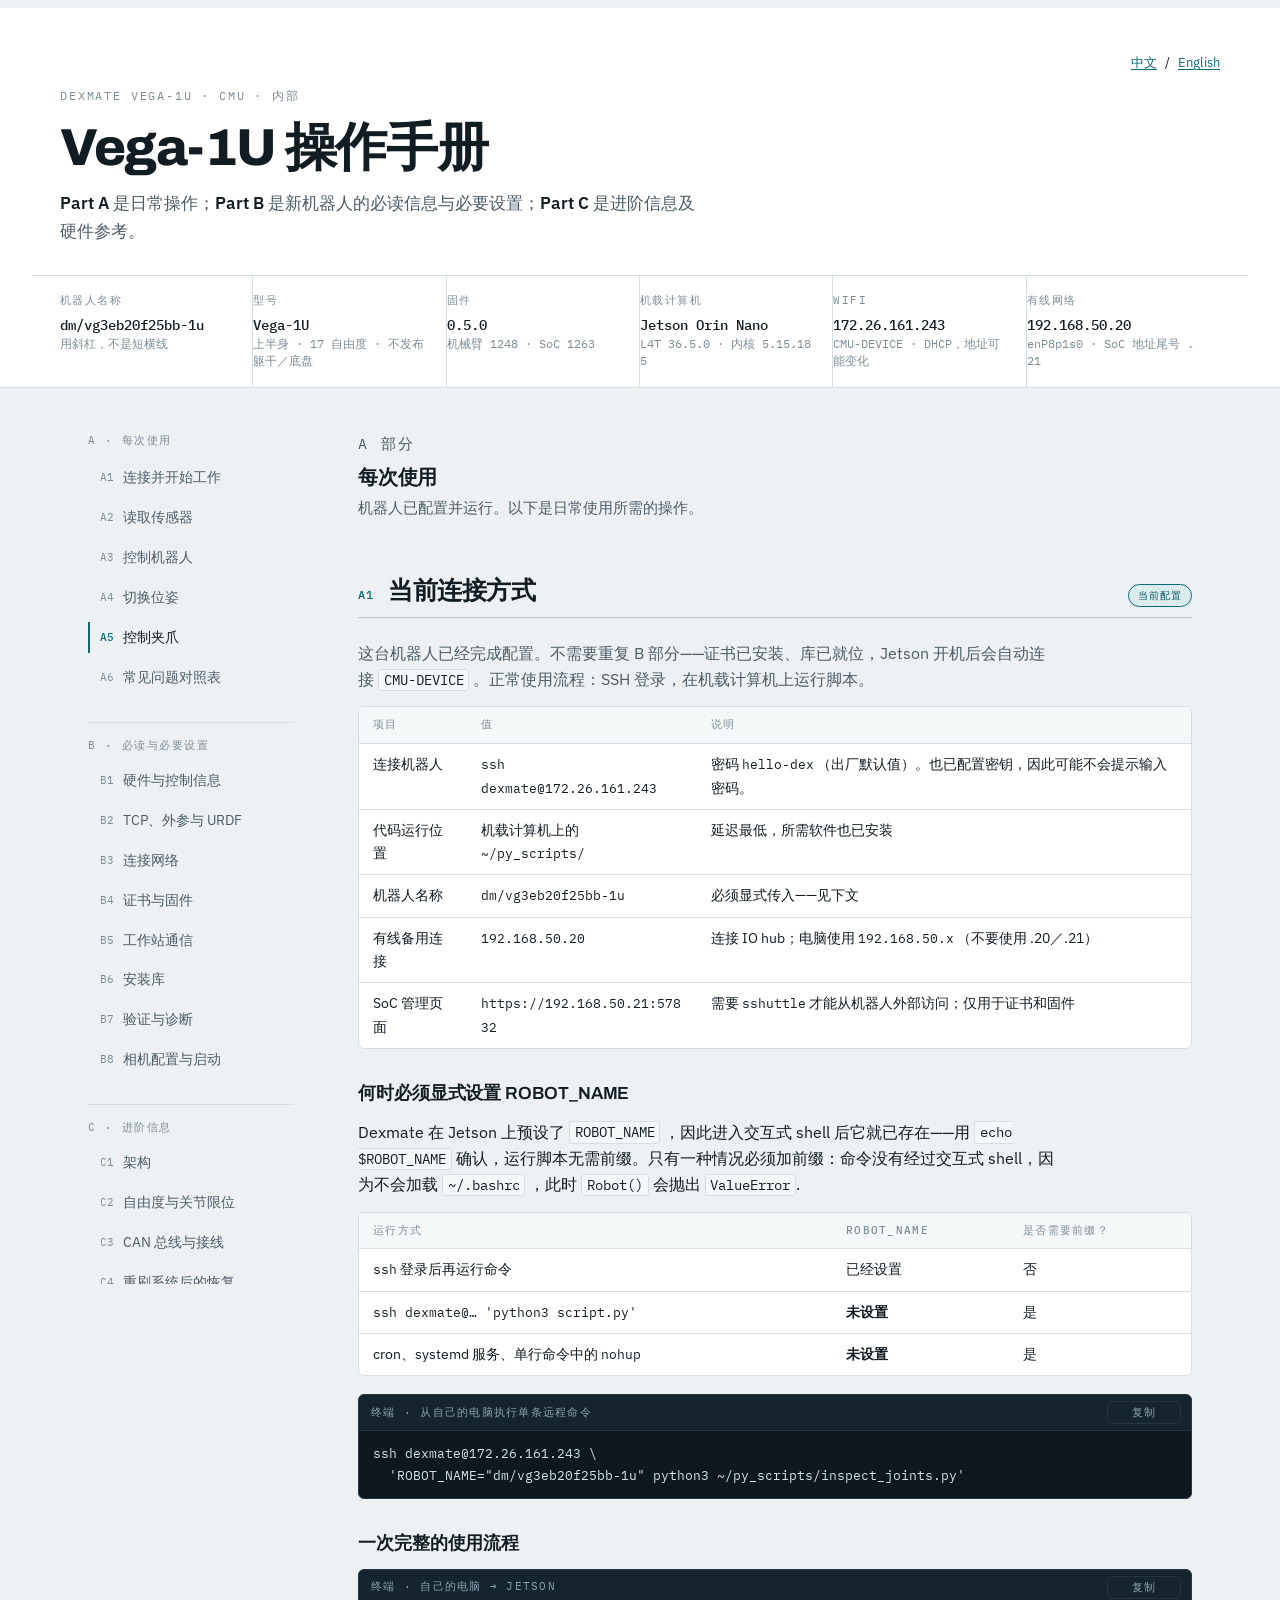
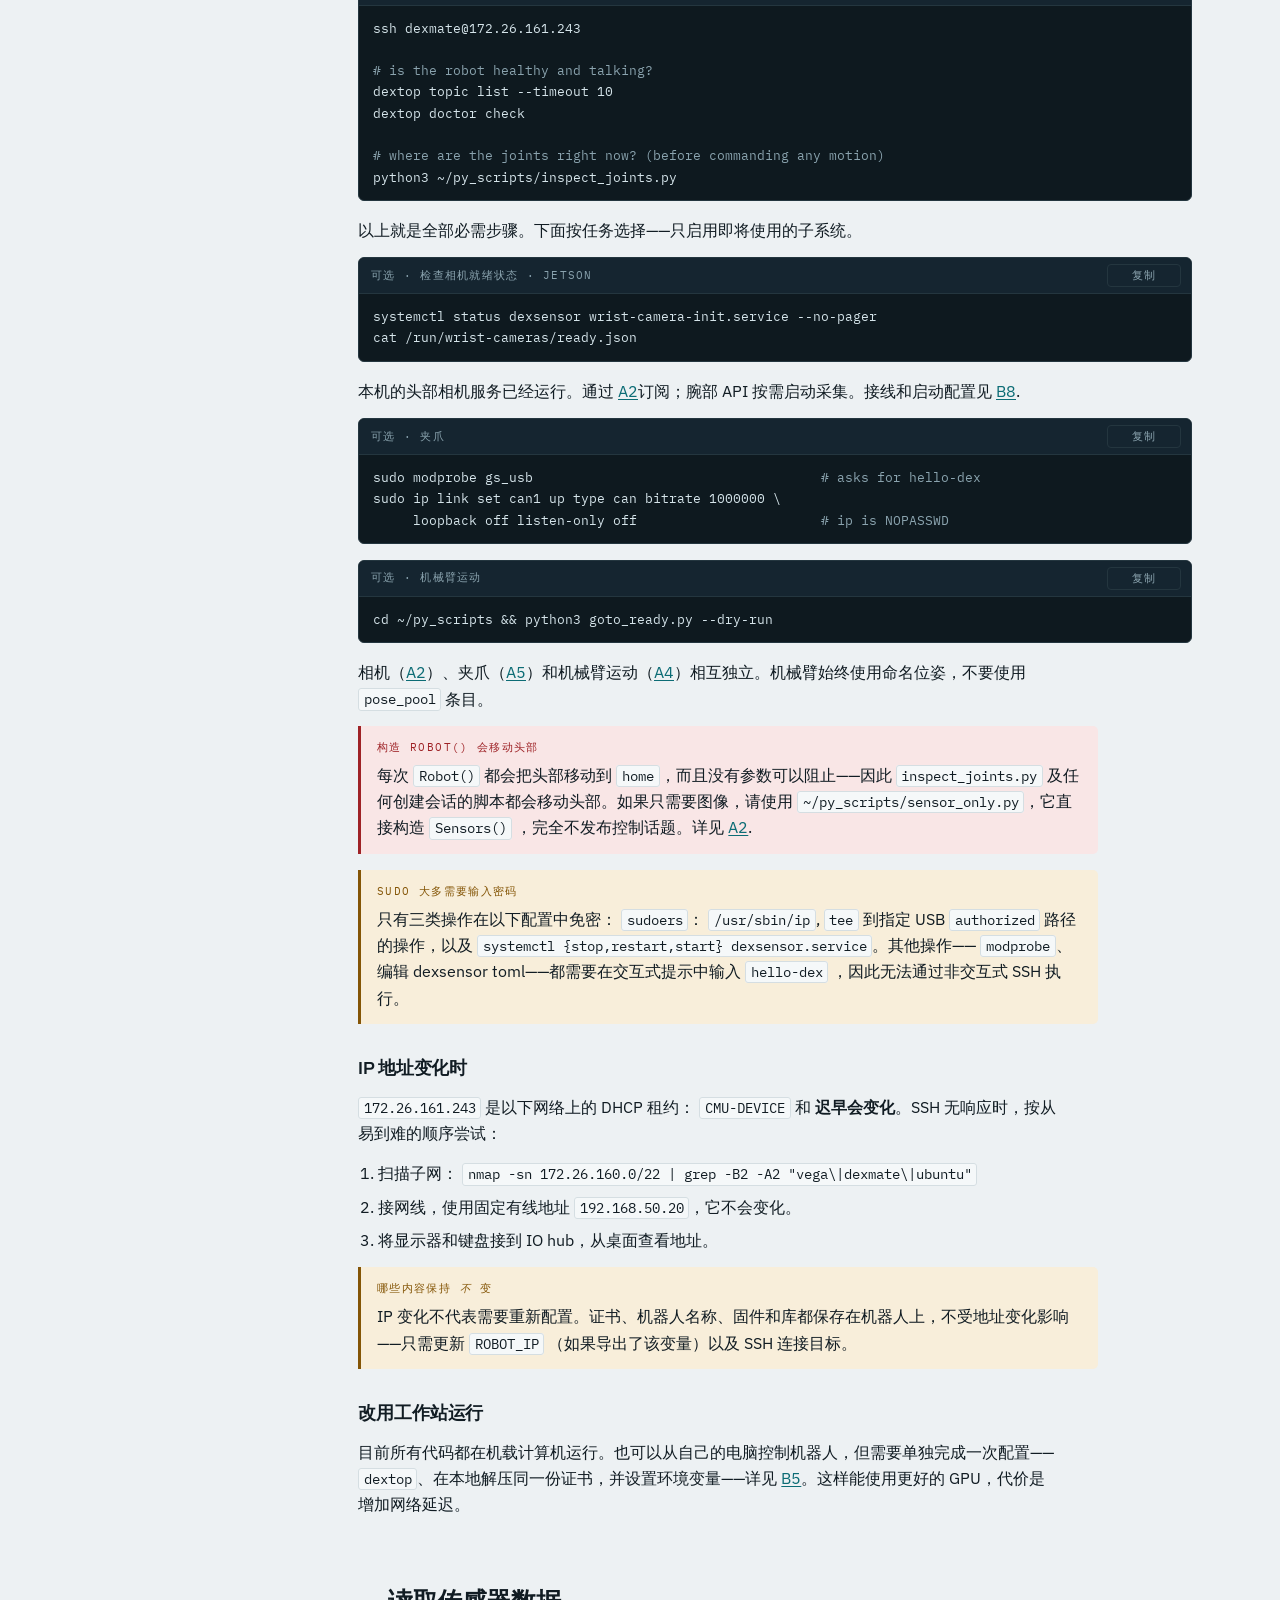
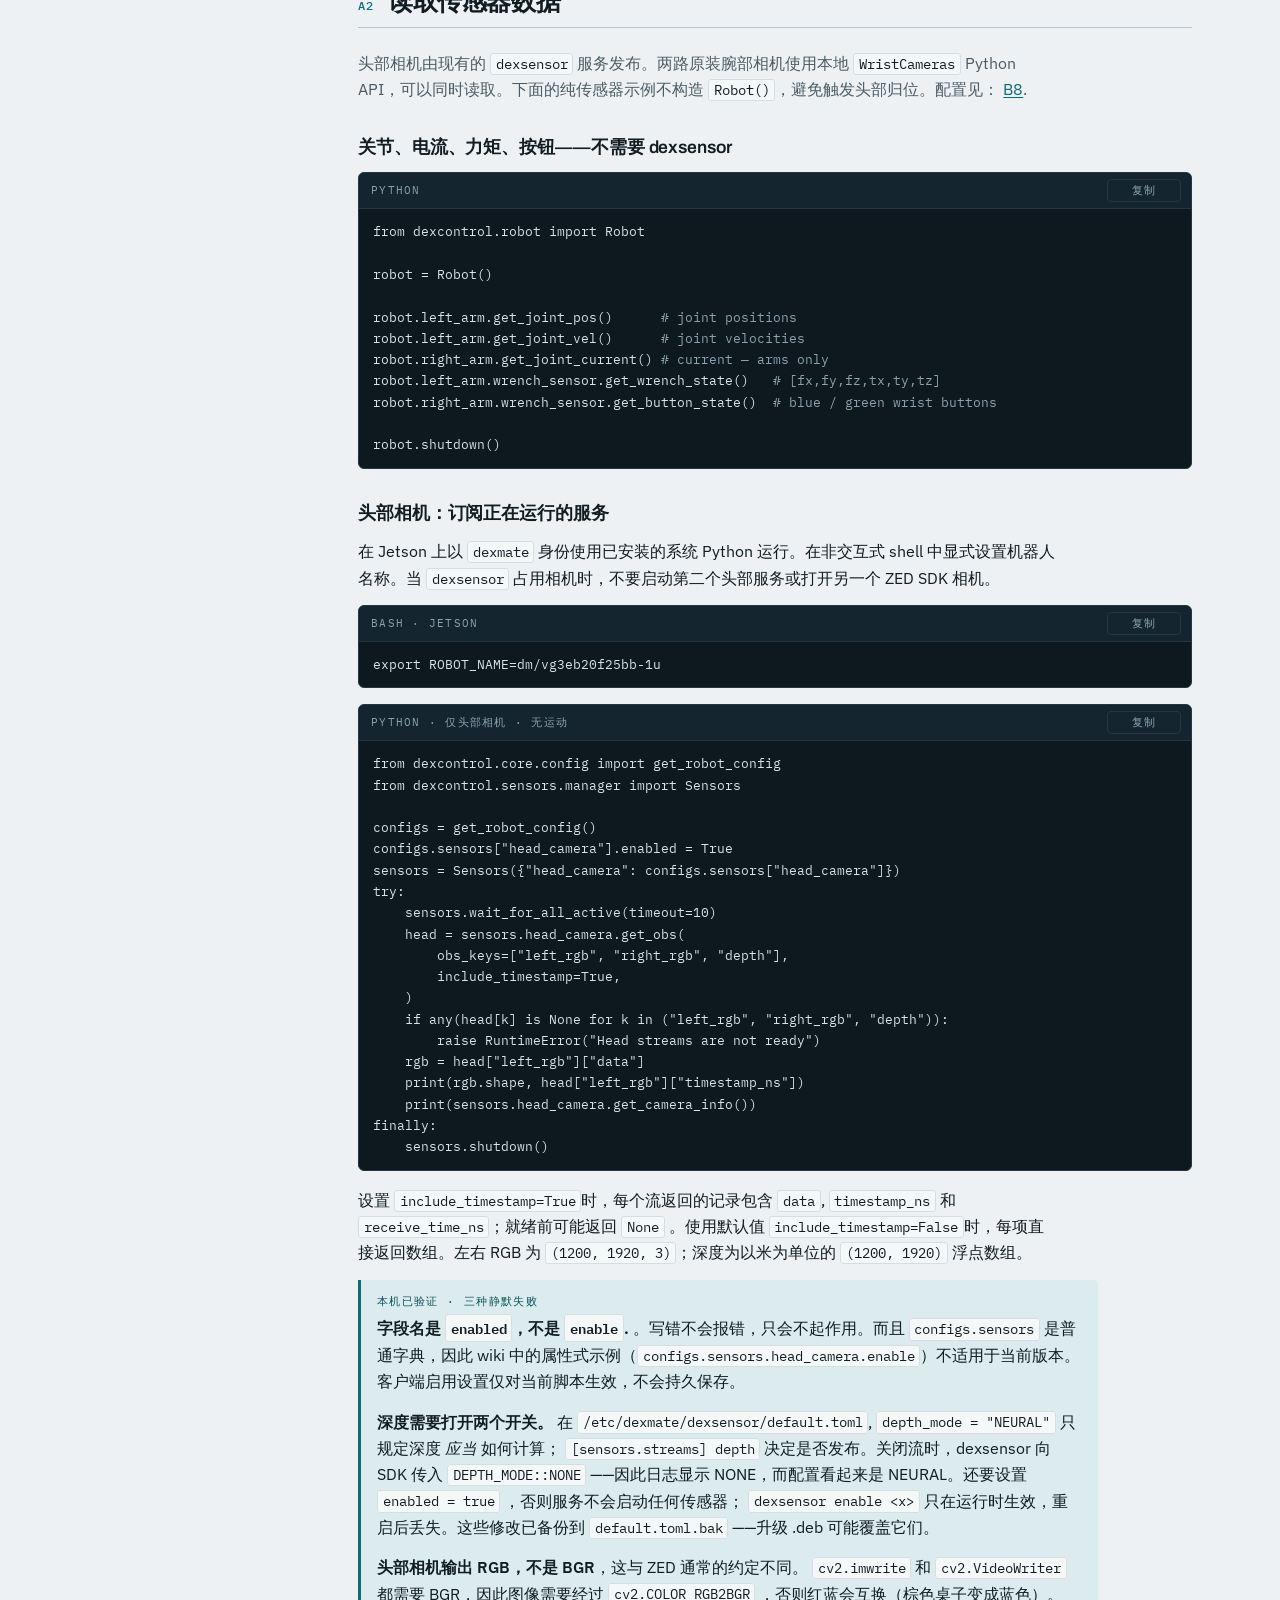
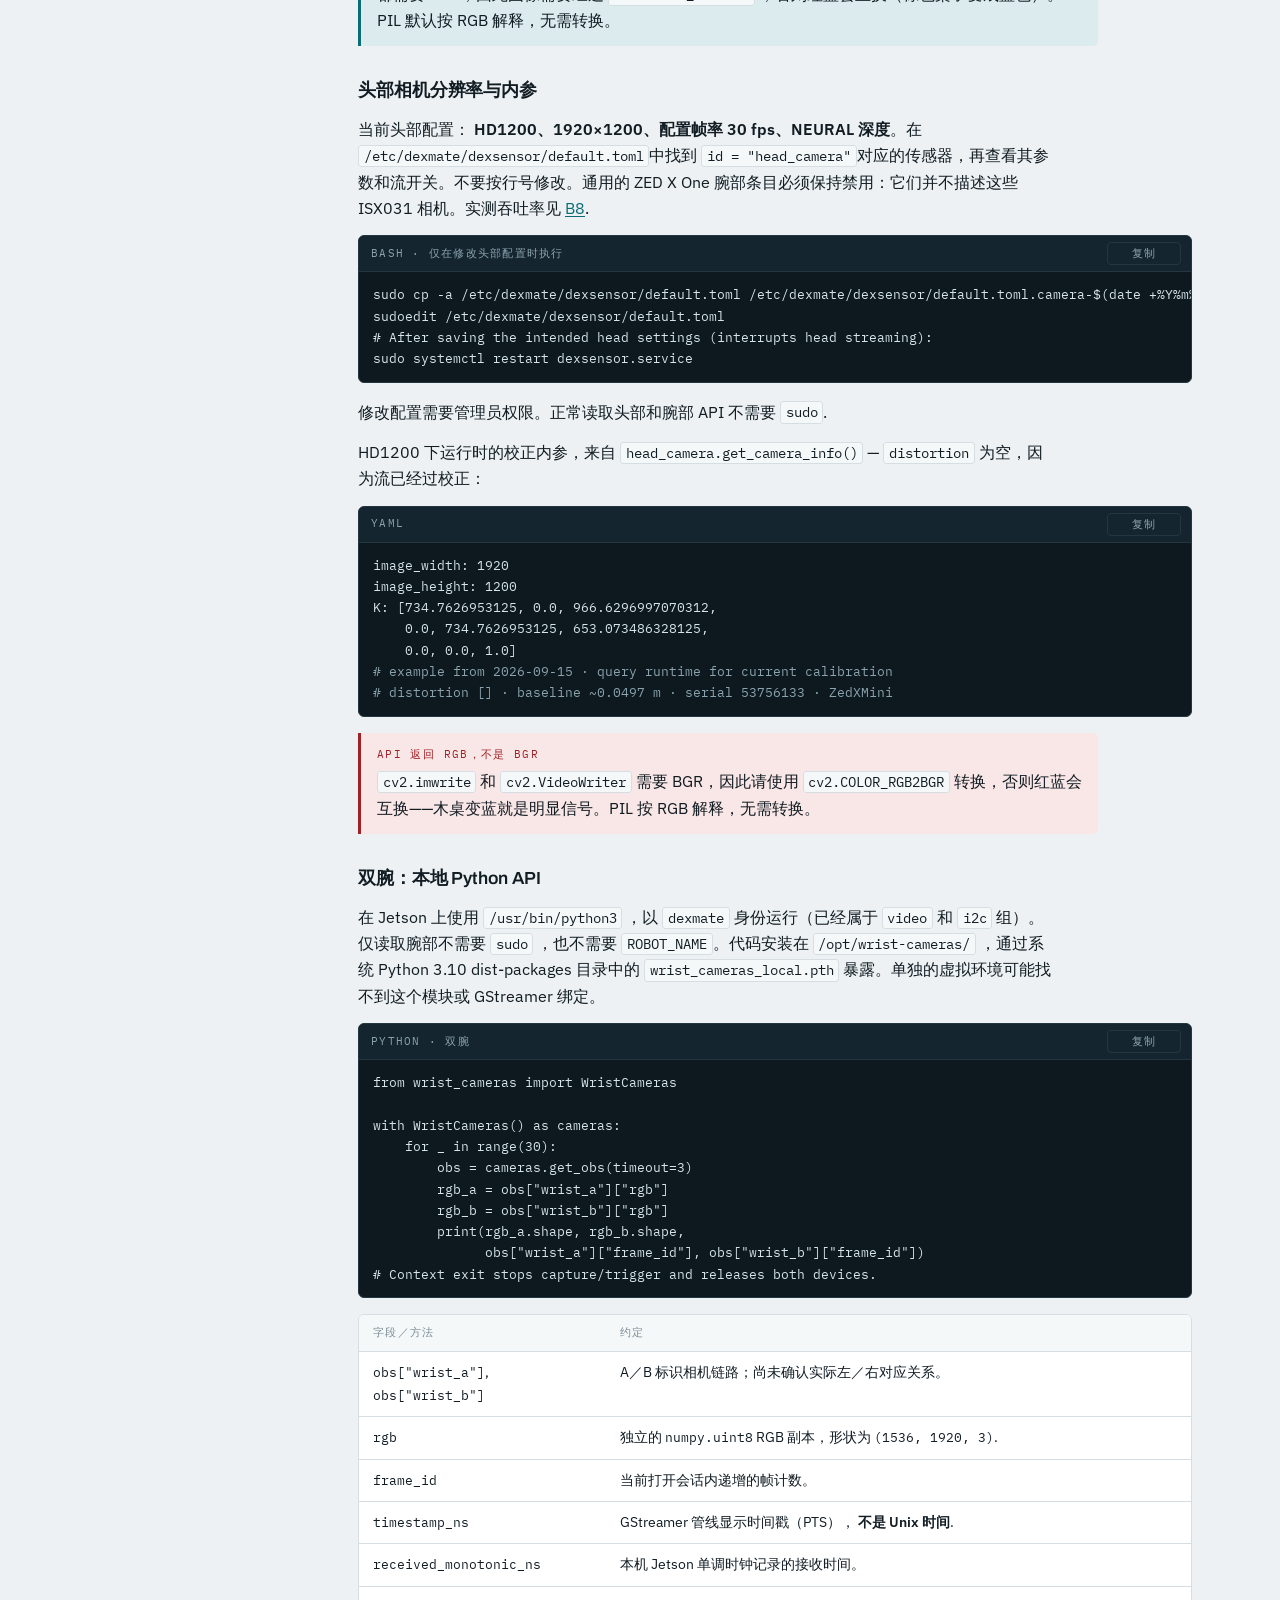
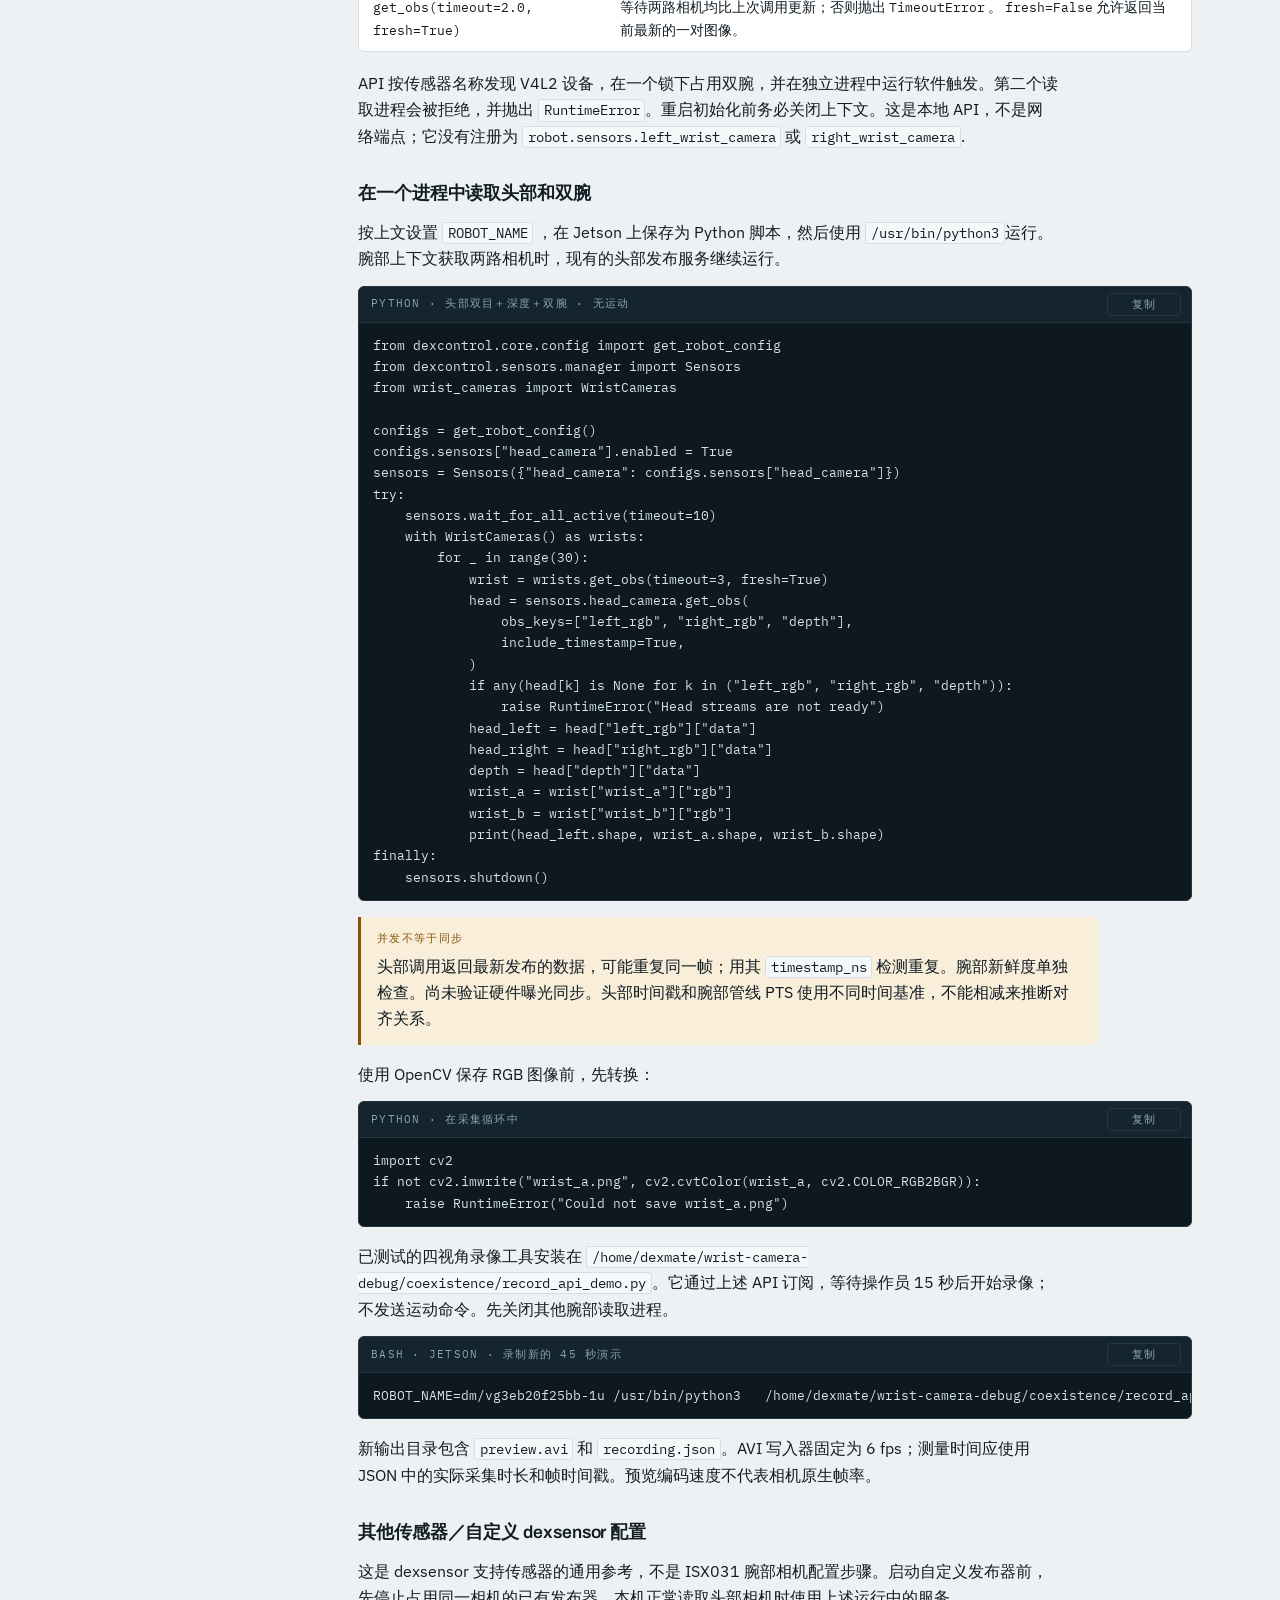
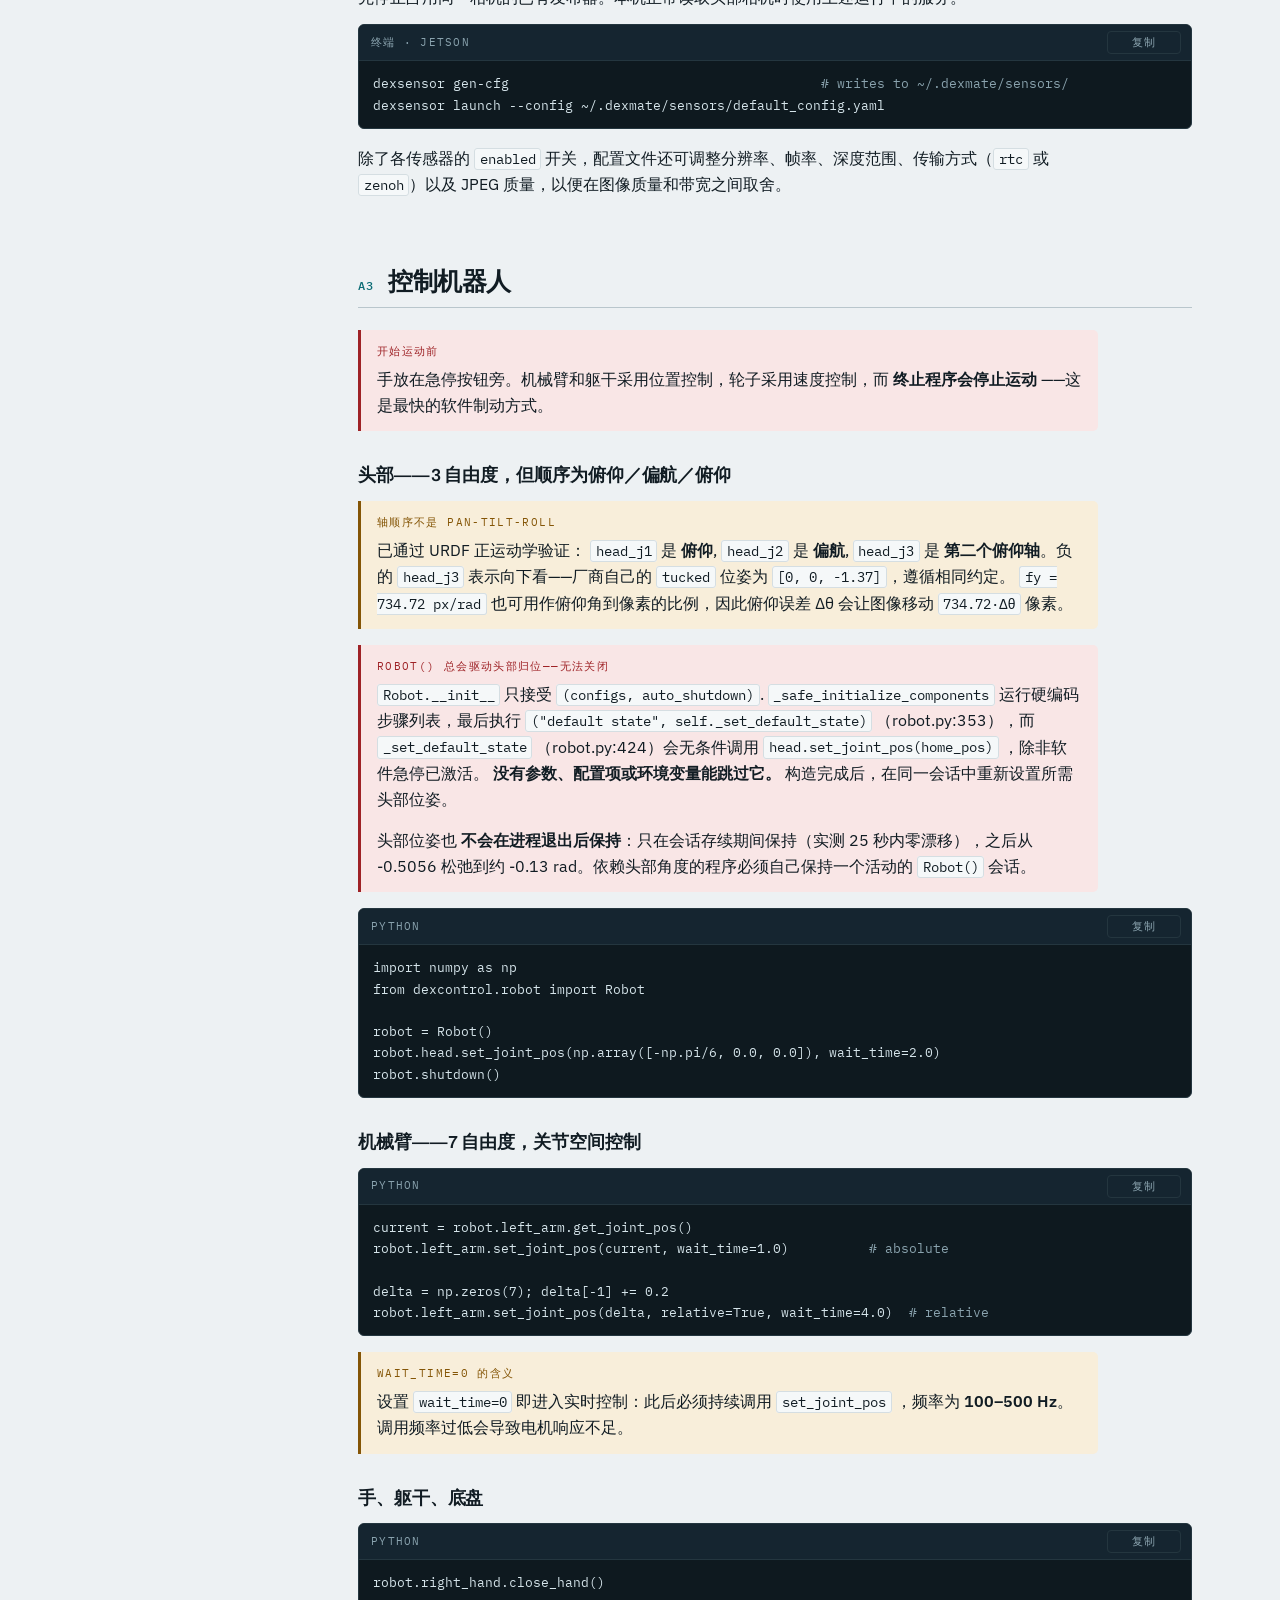
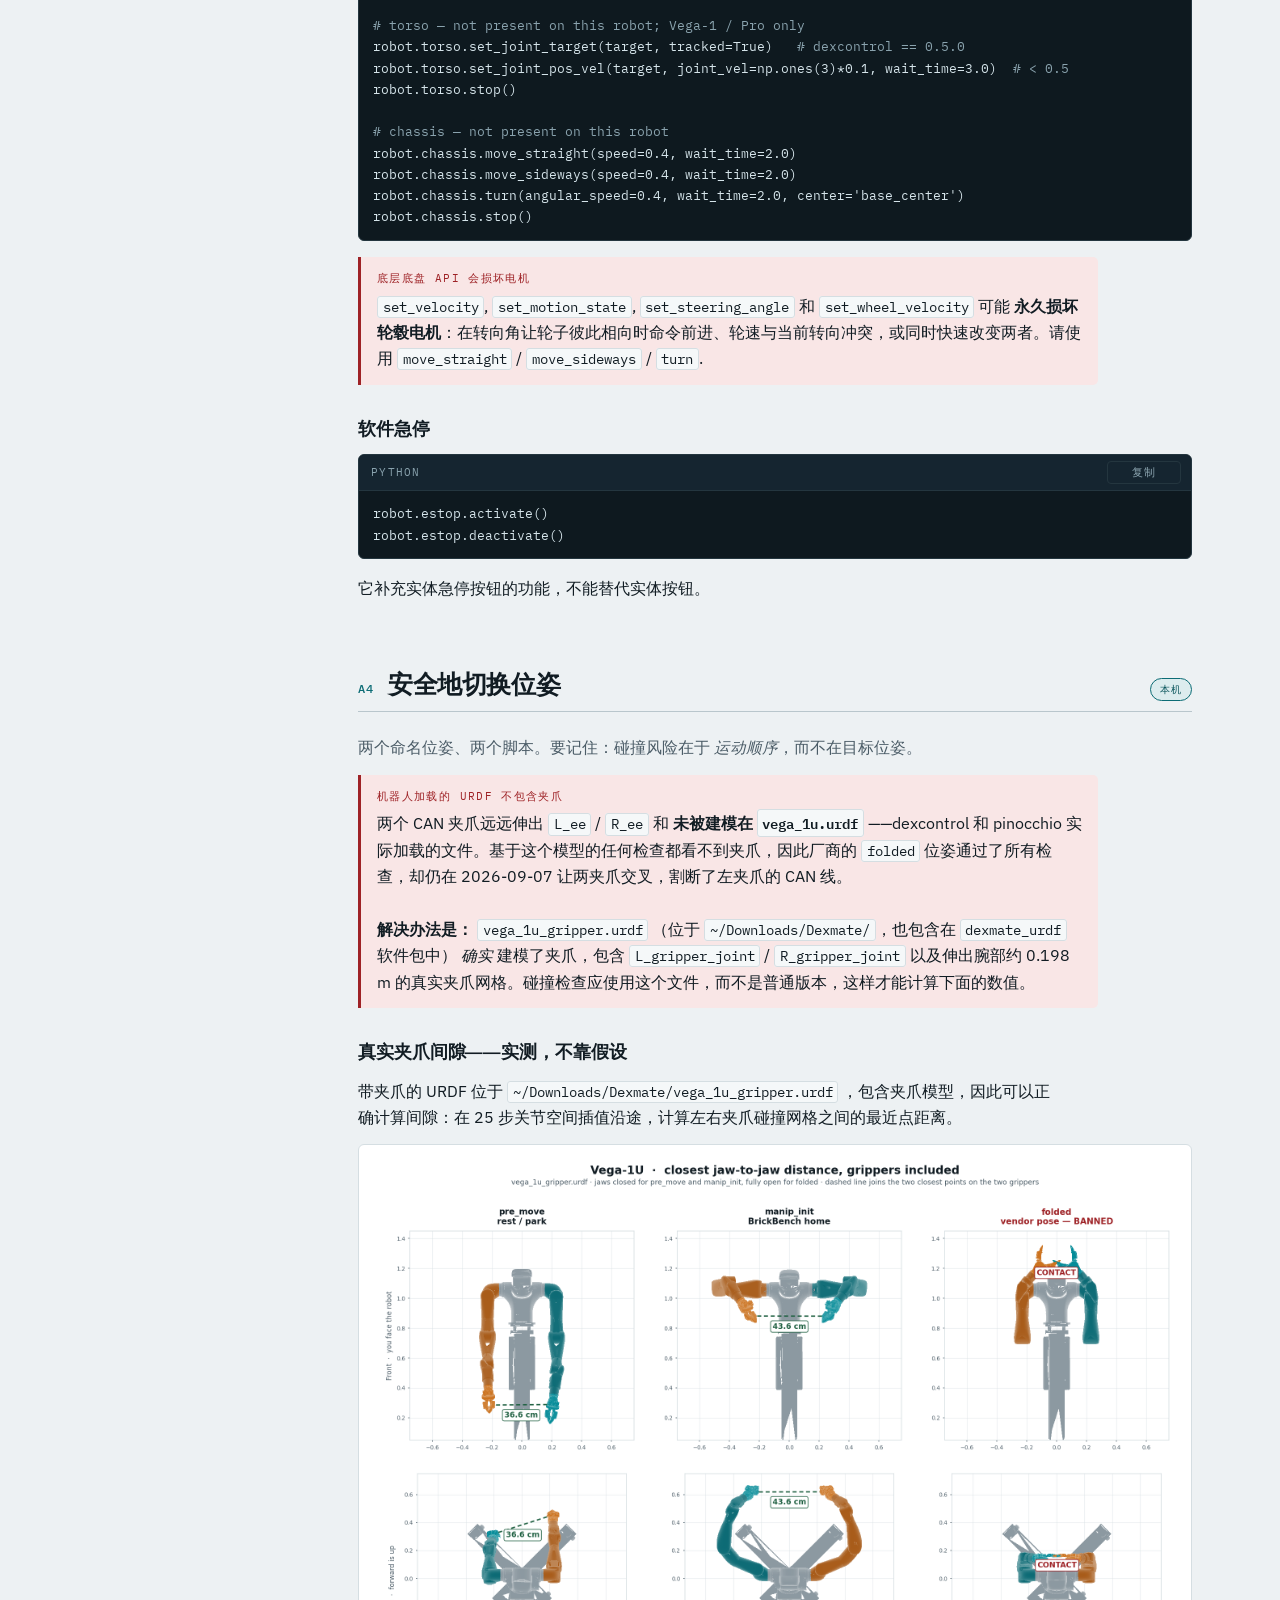
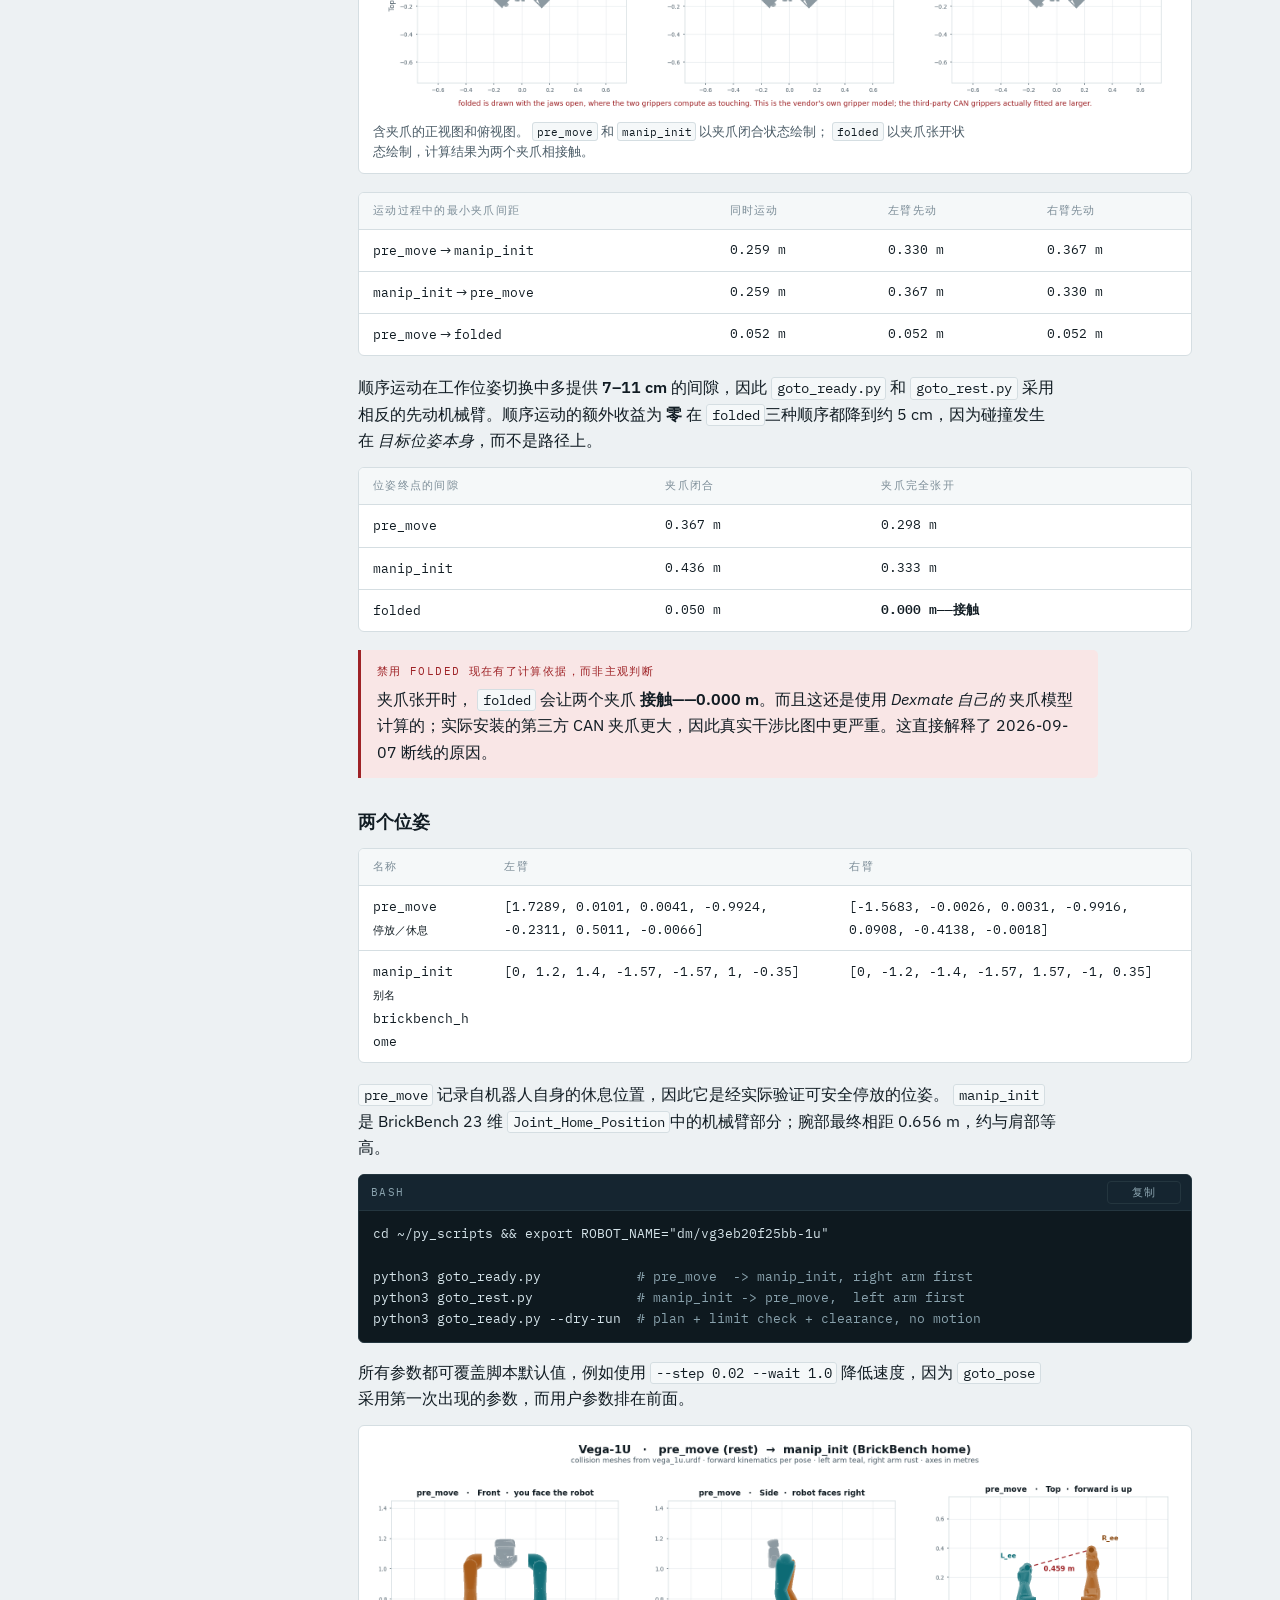
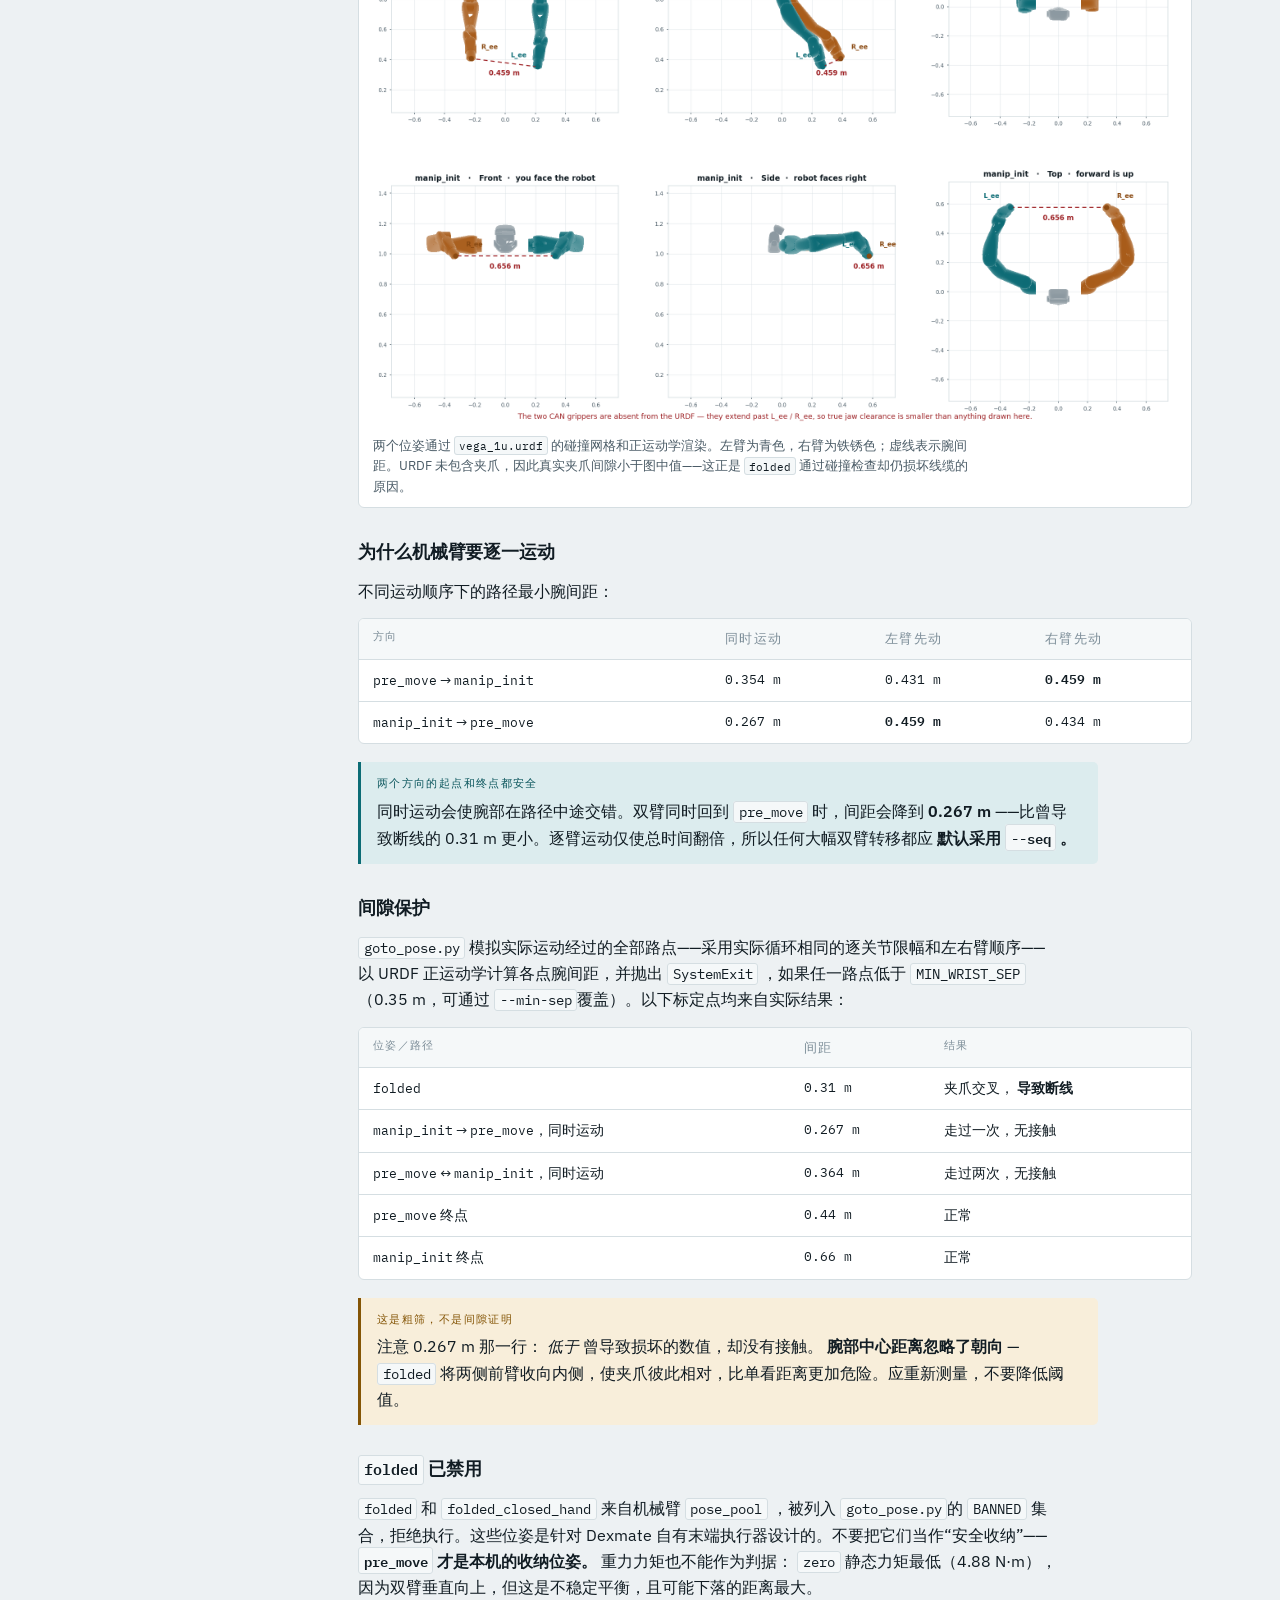
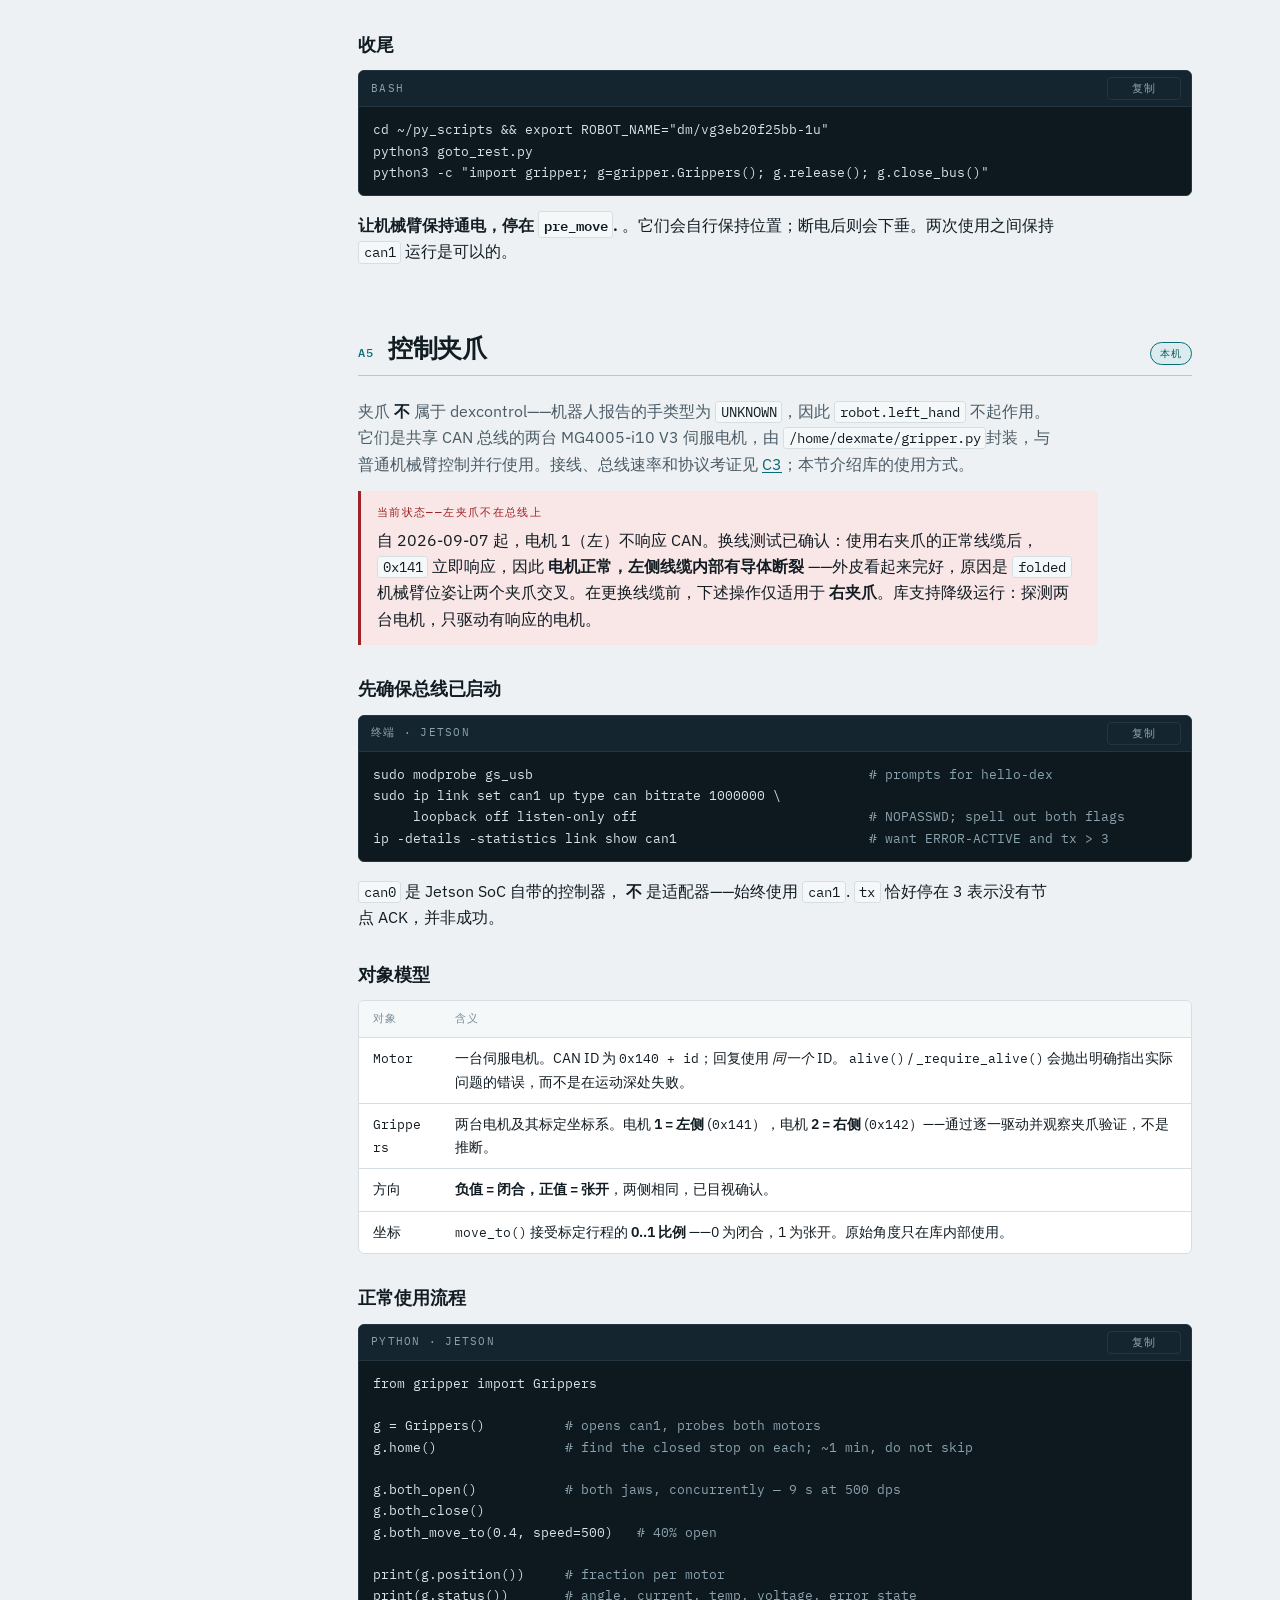
==== commit 64e6617a: "Organize mandatory and advanced chapters and document camera startup troubleshooting" ====
--- a/docs/index.html
+++ b/docs/index.html
@@ -300,7 +300,7 @@
 <div class="manual-language"><a href="index.html" lang="zh-CN">中文</a><span> / </span><a href="en.html" lang="en">English</a></div>
     <p class="eyebrow">Dexmate Vega-1U · CMU · 内部</p>
     <h1>Vega-1U 操作手册</h1>
-    <p class="standfirst">本手册分为两部分。 <strong>A 部分是每次使用时的操作</strong> ——机器人已经配置完成，SSH 登录后即可开始。 <strong>B 部分是一次性初始化</strong>，本机已经完成；保留这些步骤用于重刷系统、配置第二台机器人或排查故障。资料来自四篇 Dexmate wiki、支持工单 #126892650，以及我们自行摸索、其他文档中没有记录的经验。</p>
+    <p class="standfirst"><strong>Part A</strong> 是日常操作；<strong>Part B</strong> 是新机器人的必读信息与必要设置；<strong>Part C</strong> 是进阶信息及硬件参考。</p>
     <dl class="idcard">
       <div><dt>机器人名称</dt><dd>dm/vg3eb20f25bb-1u<small>用斜杠，不是短横线</small></dd></div>
       <div><dt>型号</dt><dd>Vega-1U<small>上半身 · 17 自由度 · 不发布躯干／底盘</small></dd></div>
@@ -325,24 +325,27 @@
     <li><a href="#grippers"><span>A5</span>控制夹爪</a></li>
     <li><a href="#traps"><span>A6</span>常见问题对照表</a></li>
   </ol>
-  <p class="grp">B · 参考 <em>（已完成配置）</em></p>
+  <p class="grp">B · 必读与必要设置</p>
   <ol>
-    <li><a href="#arch"><span>B0</span>架构</a></li>
-    <li><a href="#net"><span>B1</span>连接网络</a></li>
-    <li><a href="#cert"><span>B2</span>证书与固件</a></li>
-    <li><a href="#comm"><span>B3</span>工作站通信</a></li>
-    <li><a href="#libs"><span>B4</span>安装库</a></li>
-    <li><a href="#verify"><span>B5</span>验证与诊断</a></li>
-    <li><a href="#dof"><span>B6</span>自由度与关节限位</a></li>
-    <li><a href="#gripper"><span>B7</span>CAN 总线与接线</a></li>
-    <li><a href="#reflash"><span>B8</span>重刷系统后的恢复</a></li>
-    <li><a href="#camera-setup"><span>B9</span>相机配置与启动</a></li>
-    <li><a href="#gripper-hardware"><span>B10</span>夹爪硬件连接</a></li>
-<li><a href="#pcb-hardware"><span>B11</span>PCB／相机硬件安装</a></li>
-<li><a href="#hardware-control-reference"><span>B12</span>硬件与控制信息</a></li>
-<li><a href="#tcp-extrinsics"><span>B13</span>TCP、外参与 URDF</a></li>
-    <li><a href="#src"><span>—</span>资料来源</a></li>
-  </ol>
+<li><a href="#hardware-control-reference"><span>B1</span>硬件与控制信息</a></li>
+<li><a href="#tcp-extrinsics"><span>B2</span>TCP、外参与 URDF</a></li>
+<li><a href="#net"><span>B3</span>连接网络</a></li>
+<li><a href="#cert"><span>B4</span>证书与固件</a></li>
+<li><a href="#comm"><span>B5</span>工作站通信</a></li>
+<li><a href="#libs"><span>B6</span>安装库</a></li>
+<li><a href="#verify"><span>B7</span>验证与诊断</a></li>
+<li><a href="#camera-setup"><span>B8</span>相机配置与启动</a></li>
+</ol>
+<p class="grp">C · 进阶信息</p>
+  <ol>
+<li><a href="#arch"><span>C1</span>架构</a></li>
+<li><a href="#dof"><span>C2</span>自由度与关节限位</a></li>
+<li><a href="#gripper"><span>C3</span>CAN 总线与接线</a></li>
+<li><a href="#reflash"><span>C4</span>重刷系统后的恢复</a></li>
+<li><a href="#gripper-hardware"><span>C5</span>夹爪硬件连接</a></li>
+<li><a href="#pcb-hardware"><span>C6</span>PCB／相机硬件安装</a></li>
+</ol>
+<ol><li><a href="#src"><span>—</span>资料来源</a></li></ol>
 </nav>
 
 <main>
@@ -393,7 +396,7 @@
   <p>以上就是全部必需步骤。下面按任务选择——只启用即将使用的子系统。</p>
   <div class="cmd"><div class="cmd-head"><span>可选 · 检查相机就绪状态 · Jetson</span><button type="button">复制</button></div><pre>systemctl status dexsensor wrist-camera-init.service --no-pager
 cat /run/wrist-cameras/ready.json</pre></div>
-  <p>本机的头部相机服务已经运行。通过 <a href="#sensor">A2</a>订阅；腕部 API 按需启动采集。接线和启动配置见 <a href="#camera-setup">B9</a>.</p>
+  <p>本机的头部相机服务已经运行。通过 <a href="#sensor">A2</a>订阅；腕部 API 按需启动采集。接线和启动配置见 <a href="#camera-setup">B8</a>.</p>
   <div class="cmd"><div class="cmd-head"><span>可选 · 夹爪</span><button type="button">复制</button></div><pre>sudo modprobe gs_usb                                    <span class="c"># asks for hello-dex</span>
 sudo ip link set can1 up type can bitrate 1000000 \
      loopback off listen-only off                       <span class="c"># ip is NOPASSWD</span></pre></div>
@@ -412,12 +415,12 @@
   <div class="note warn"><span class="tag">哪些内容保持 <em>不</em> 变</span><p>IP 变化不代表需要重新配置。证书、机器人名称、固件和库都保存在机器人上，不受地址变化影响——只需更新 <code>ROBOT_IP</code> （如果导出了该变量）以及 SSH 连接目标。</p></div>
 
   <h3>改用工作站运行</h3>
-  <p>目前所有代码都在机载计算机运行。也可以从自己的电脑控制机器人，但需要单独完成一次配置—— <code>dextop</code>、在本地解压同一份证书，并设置环境变量——详见 <a href="#comm">B3</a>。这样能使用更好的 GPU，代价是增加网络延迟。</p>
+  <p>目前所有代码都在机载计算机运行。也可以从自己的电脑控制机器人，但需要单独完成一次配置—— <code>dextop</code>、在本地解压同一份证书，并设置环境变量——详见 <a href="#comm">B5</a>。这样能使用更好的 GPU，代价是增加网络延迟。</p>
 </section>
 
 <section id="sensor">
   <div class="sechead"><span class="num">A2</span><h2>读取传感器数据</h2></div>
-  <p class="lede">头部相机由现有的 <code>dexsensor</code> 服务发布。两路原装腕部相机使用本地 <code>WristCameras</code> Python API，可以同时读取。下面的纯传感器示例不构造 <code>Robot()</code>，避免触发头部归位。配置见： <a href="#camera-setup">B9</a>.</p>
+  <p class="lede">头部相机由现有的 <code>dexsensor</code> 服务发布。两路原装腕部相机使用本地 <code>WristCameras</code> Python API，可以同时读取。下面的纯传感器示例不构造 <code>Robot()</code>，避免触发头部归位。配置见： <a href="#camera-setup">B8</a>.</p>
 
   <h3>关节、电流、力矩、按钮——不需要 dexsensor</h3>
   <div class="cmd"><div class="cmd-head"><span>Python</span><button type="button">复制</button></div><pre>from dexcontrol.robot import Robot
@@ -462,7 +465,7 @@
     <p><strong>头部相机输出 RGB，不是 BGR</strong>，这与 ZED 通常的约定不同。 <code>cv2.imwrite</code> 和 <code>cv2.VideoWriter</code> 都需要 BGR，因此图像需要经过 <code>cv2.COLOR_RGB2BGR</code> ，否则红蓝会互换（棕色桌子变成蓝色）。PIL 默认按 RGB 解释，无需转换。</p>
   </div>
   <h3>头部相机分辨率与内参</h3>
-  <p>当前头部配置： <strong>HD1200、1920×1200、配置帧率 30 fps、NEURAL 深度</strong>。在 <code>/etc/dexmate/dexsensor/default.toml</code>中找到 <code>id = "head_camera"</code>对应的传感器，再查看其参数和流开关。不要按行号修改。通用的 ZED X One 腕部条目必须保持禁用：它们并不描述这些 ISX031 相机。实测吞吐率见 <a href="#camera-setup">B9</a>.</p>
+  <p>当前头部配置： <strong>HD1200、1920×1200、配置帧率 30 fps、NEURAL 深度</strong>。在 <code>/etc/dexmate/dexsensor/default.toml</code>中找到 <code>id = "head_camera"</code>对应的传感器，再查看其参数和流开关。不要按行号修改。通用的 ZED X One 腕部条目必须保持禁用：它们并不描述这些 ISX031 相机。实测吞吐率见 <a href="#camera-setup">B8</a>.</p>
   <div class="cmd"><div class="cmd-head"><span>Bash · 仅在修改头部配置时执行</span><button type="button">复制</button></div><pre>sudo cp -a /etc/dexmate/dexsensor/default.toml /etc/dexmate/dexsensor/default.toml.camera-$(date +%Y%m%d-%H%M%S).bak
 sudoedit /etc/dexmate/dexsensor/default.toml
 # After saving the intended head settings (interrupts head streaming):
@@ -677,7 +680,7 @@
 
 <section id="grippers">
   <div class="sechead"><span class="num">A5</span><h2>控制夹爪</h2><span class="pill live">本机</span></div>
-  <p class="lede">夹爪 <strong>不</strong> 属于 dexcontrol——机器人报告的手类型为 <code>UNKNOWN</code>，因此 <code>robot.left_hand</code> 不起作用。它们是共享 CAN 总线的两台 MG4005-i10 V3 伺服电机，由 <code>/home/dexmate/gripper.py</code>封装，与普通机械臂控制并行使用。接线、总线速率和协议考证见 <a href="#gripper">B7</a>；本节介绍库的使用方式。</p>
+  <p class="lede">夹爪 <strong>不</strong> 属于 dexcontrol——机器人报告的手类型为 <code>UNKNOWN</code>，因此 <code>robot.left_hand</code> 不起作用。它们是共享 CAN 总线的两台 MG4005-i10 V3 伺服电机，由 <code>/home/dexmate/gripper.py</code>封装，与普通机械臂控制并行使用。接线、总线速率和协议考证见 <a href="#gripper">C3</a>；本节介绍库的使用方式。</p>
 
   <div class="note danger"><span class="tag">当前状态——左夹爪不在总线上</span><p>自 2026-09-07 起，电机 1（左）不响应 CAN。换线测试已确认：使用右夹爪的正常线缆后， <code>0x141</code> 立即响应，因此 <strong>电机正常，左侧线缆内部有导体断裂</strong> ——外皮看起来完好，原因是 <code>folded</code> 机械臂位姿让两个夹爪交叉。在更换线缆前，下述操作仅适用于 <strong>右夹爪</strong>。库支持降级运行：探测两台电机，只驱动有响应的电机。</p></div>
 
@@ -864,45 +867,138 @@
   </div>
 </section>
 
-<div class="partline">
-  <p class="eyebrow">B 部分</p>
-  <h2>参考与一次性配置</h2>
-  <p>这里的内容不属于日常操作。它记录本机已经完成的初始化——只在重刷系统或配置第二台机器时重复——以及查询用的参考资料：关节限位、夹爪总线和接线。</p>
-</div>
-
-<section id="arch">
-  <div class="sechead"><span class="num">B0</span><h2>架构：一条 Zenoh 总线上的三个库</h2><span class="pill done">参考</span></div>
-  <p class="lede">每个 Dexmate 组件都通过 <strong>Zenoh</strong>通信，使用同一份加密证书认证。了解各库应该运行在哪台机器上，是后续步骤的前提——装错位置最容易白费半天。</p>
-  <div class="tw"><table>
-    <thead><tr><th>组件</th><th>运行位置</th><th>安装方式</th><th>作用</th></tr></thead>
-    <tbody>
-      <tr><td><code>dextop</code></td><td>Jetson <em>和</em> 工作站</td><td><code>pip install dextop --upgrade</code></td><td>证书、固件、机器人服务器、话题列表、健康检查</td></tr>
-      <tr><td><code>dexcontrol</code></td><td>控制代码所在的机器</td><td><code>pip install dexcontrol</code></td><td> <code>Robot()</code> API：机械臂、头部、手、躯干、底盘、急停</td></tr>
-      <tr><td><code>dexsensor</code></td><td><strong>仅 Jetson</strong></td><td><code>sudo dpkg -i dexsensor_*.deb</code></td><td>相机和 LiDAR 采集与推流；依赖 ZED SDK</td></tr>
-      <tr><td><code>dexbot_utils</code></td><td>随 dexcontrol 安装</td><td>—</td><td>机器人配置、URDF、 <code>dexbot cfg list</code></td></tr>
-      <tr><td>socbridge</td><td>机器人的 SoC 板</td><td><code>dextop firmware install-socbridge</code></td><td>Web 管理页面位于 <code>https://192.168.50.21:57832</code></td></tr>
-    </tbody>
-  </table></div>
-  <h3>两种运行方式</h3>
+<div class="partline"><p class="eyebrow">Part B</p><h2>必读与必要设置</h2><p>每台新机器人都需阅读 B1–B8，并完成适用的设置与检查；B5 中的工作站配置适用于使用外部电脑的情况。</p></div>
+<section id="hardware-control-reference">
+  <div class="sechead"><span class="num">B1</span><h2>硬件与控制信息</h2></div>
+  <p class="lede">来自「整理 DexMate 硬件与控制信息」任务的测量记录（2026-09-14 UTC）。该次测量时，左右腕部相机均未启用。</p>
+  <div class="tw"><table><thead><tr><th>项目</th><th>记录配置</th></tr></thead><tbody>
+    <tr><td>相机</td><td>头部为 ZED X Mini 双目相机，接 ZED Link Duo；左右腕为 Sony ISX031。</td></tr>
+    <tr><td>头部输出</td><td>提供左右 RGB 和深度，无点云输出；需用 <code>depth + K</code> 反投影。</td></tr>
+    <tr><td>分辨率／频率</td><td>配置为 1920×1200、30 fps；实测 RGB 和深度约 24 Hz。</td></tr>
+    <tr><td>头部内参</td><td><code>fx = fy = 734.72; cx = 966.63; cy = 653.07</code>，单位为像素。双目基线：<code>0.0497 m</code>。</td></tr>
+    <tr><td>外参模型</td><td>名义机器人几何以 pip 包 <code>dexmate_urdf</code> 内的 URDF 为准。上传的模型及实测 TCP／相机变换见 <a href="#tcp-extrinsics">B2</a>。</td></tr>
+    <tr><td>通信</td><td>纯 Zenoh + dexcontrol，无 ROS 2。该次 RGB 实际走 <strong>Zenoh/JPEG</strong>，不是 RTC。延迟未测。</td></tr>
+    <tr><td>计算机</td><td>Jetson Orin Nano；L4T 36.5.0；kernel 5.15.185。</td></tr>
+    <tr><td>控制</td><td><code>dexcontrol 0.5.0</code>，仅支持关节位置控制；<code>wait_time=0</code> 时需以 100–500 Hz 循环调用。无公开笛卡尔、关节 velocity／current 控制接口。第三方 CAN 夹爪单独控制。</td></tr>
+    <tr><td>六维力</td><td><code>get_wrench_state()</code> 返回 <code>[fx, fy, fz, tx, ty, tz]</code>，类型为 <code>float32</code>。单位和参考坐标系未注明，需要确认或标定。传感器在该次测量时已激活。</td></tr>
+  </tbody></table></div>
+  <h3>实测发布频率</h3>
+  <div class="tw"><table><thead><tr><th>数据流</th><th>实测频率</th></tr></thead><tbody>
+    <tr><td>双臂关节状态</td><td>91–92 Hz</td></tr><tr><td>头部关节状态</td><td>48 Hz</td></tr><tr><td>头部 IMU</td><td>186–190 Hz</td></tr><tr><td>RGB／深度</td><td>≈24 Hz</td></tr><tr><td>六维力</td><td>91–92 Hz</td></tr>
+  </tbody></table></div>
+  <h3>深度反投影</h3>
+  <p>对校正后的像素 <code>(u, v)</code>，深度 <code>Z</code> 有效且单位为米时，使用对应图像流的内参：</p>
+  <div class="cmd"><div class="cmd-head"><span>相机光学坐标 · 米</span><button type="button">复制</button></div><pre>X = (u - cx) * Z / fx
+Y = (v - cy) * Z / fy
+p_camera = [X, Y, Z, 1]
+p_base = T_base_camera @ p_camera</pre></div>
+</section>
+
+<section id="tcp-extrinsics">
+  <div class="sechead"><span class="num">B2</span><h2>TCP、相机外参与 URDF 文件</h2></div>
+  <p class="lede">标定记录来自「暂存代码并重新标定区域」任务。该任务在 9 月 24 日最终恢复了 clean 提交 <code>b90bcac</code> 的 TCP／相机组合。原始 pivot 实测拟合值和此前调整 Y 后的组合在下方分别列出。</p>
+  <h3>文件</h3>
   <ul>
-    <li><strong>机载计算机</strong> ——代码在 Jetson 上执行。延迟最低， <code>ROBOT_NAME</code> 已设置，是演示和实时控制的默认选择。</li>
-    <li><strong>从工作站运行</strong> ——使用更好的 GPU 运行 AI 模型，经 WiFi 或以太网发送控制。便利的代价是延迟。两台机器必须在同一局域网，均需安装 <code>dextop</code>，并解压同一份证书。</li>
+    <li><a href="files/urdf/vega_1u.urdf" download>vega_1u.urdf</a> · 上传的机器人模型。</li>
+    <li><a href="files/urdf/vega_1u_gripper.urdf" download>vega_1u_gripper.urdf</a> · 上传的夹爪模型，包含 <code>L_camera_link</code> 和 <code>R_camera_link</code>。</li>
+    <li><a href="files/urdf/custom/vega_1u_gripper.urdf" download>标定项目中的自定义夹爪 URDF</a> · 另一份包含 <code>tip_l</code>／<code>tip_r</code> 的模型，用于名义 TCP 对照。</li>
+    <li><a href="files/calibration/clean-20260924.json" download>Clean TCP＋相机标定</a> · <a href="files/calibration/adjusted-20260924.json" download>此前调整 Y 的组合</a> · <a href="files/calibration/tcp-pivot-fit.json" download>Pivot 实测拟合结果</a>。</li>
+    <li><a href="files/reference-data.json" download>全部矩阵、源文件校验值及坐标系定义（JSON）</a>。</li>
   </ul>
-  <h3>环境变量</h3>
-  <div class="tw"><table>
-    <thead><tr><th>变量</th><th>是否必需？</th><th>作用</th></tr></thead>
-    <tbody>
-      <tr><td><code>ROBOT_NAME</code></td><td>是</td><td>选择机器人。 <code>Robot()</code> 缺少它时会抛出 <code>ValueError</code> 。Jetson 上已预设；在工作站的每个终端中导出。</td></tr>
-      <tr><td><code>ROBOT_CONFIG</code></td><td>建议设置</td><td>告诉控制脚本安装了哪种末端执行器。使用以下命令列出选项： <code>dexbot cfg list</code> (<code>vega_1u</code>, <code>vega_1u_gripper</code>, <code>vega_1u_f5d6</code>，……）。</td></tr>
-      <tr><td><code>ZENOH_CONFIG</code></td><td>机器人外部：实际需要</td><td>指向 <code>~/.dexmate/comm/zenoh/&lt;cert&gt;/zenoh_peer_config.json5</code>。实际从外部电脑拉取话题时需要。</td></tr>
-      <tr><td><code>ROBOT_IP</code></td><td>可选</td><td>新版 dexcomm 用它加快查询响应。</td></tr>
-    </tbody>
-  </table></div>
-  <div class="note mine"><span class="tag">本机已验证</span><p>名称必须写成 <code>dm/vg3eb20f25bb-1u</code> ——使用 <strong>斜杠</strong>。wiki 正文写成了 <code>dm-&lt;serial&gt;</code>，这种写法会使 <code>dextop firmware info</code> 超时，但 wiki 自己的示例输出用的是斜杠。注意 <code>dextop topic list</code> 两种写法都会通过，因为它使用通配匹配 <code>dm/**</code>，因此它 <strong>不</strong> 能作为名称正确性的有效检查。</p></div>
+  <p>两份上传的 URDF 与 <code>dexmate_urdf 0.8.4</code> 包内文件逐字节一致，保留了原文件及相对 mesh 路径。Mesh 需在软件包的目录结构中解析；单独下载 URDF 不包含 mesh。用于对照的自定义模型单独存放。</p>
+  <h3>坐标约定</h3>
+  <p><code>T_parent_child</code> 将列向量坐标从 child 转到 parent：<code>p_parent = T_parent_child @ p_child</code>。平移单位为米，角度单位为弧度。<code>R = Rz(yaw) @ Ry(pitch) @ Rx(roll)</code>。基座轴向：X 向前、Y 向机器人左侧、Z 向上；已标定的左相机光学轴向：X 向图像右侧、Y 向图像下方、Z 向前。</p>
+  <h3>右侧 TCP：模型、实测拟合与选用值</h3>
+  <p>两份上传的软件包 URDF 定义了 <code>L_ee</code>／<code>R_ee</code>，但没有定义 <code>tip_l</code>／<code>tip_r</code> 夹持 TCP。下面的名义 tip 来自单独的自定义模型。</p>
+  <div class="tw"><table><thead><tr><th>来源</th><th>R_ee 中的 XYZ（mm）</th><th>含义</th></tr></thead><tbody>
+    <tr><td>自定义 URDF 名义 tip</td><td><code>≈ [0, -15, 198]</code></td><td>模型几何值；完整连乘变换见下方。</td></tr>
+    <tr><td>Pivot 拟合 · 9 月 19 日</td><td><code>[-1.025481, -10.438899, 196.928685]</code></td><td>实测平移；拟合 RMS 为 1.801540 mm。Pivot 拟合不确定旋转。</td></tr>
+    <tr><td>调整 Y 的组合 · 9 月 24 日 11:16</td><td><code>[-1.025481, -18, 196.928685]</code></td><td>采用实测 X／Z，Y 由用户指定；配套相机外参保存在可下载记录中。</td></tr>
+    <tr><td>恢复的 clean 组合 · 9 月 24 日 11:43</td><td><code>[-1, -15, 198]</code></td><td>引用任务最终选用的组合。</td></tr>
+  </tbody></table></div>
+  <p>最终选用值和调整 Y 的组合使用工具坐标约定 <code>rpy = [π, 0, π/2]</code>。这一旋转是名义约定，并非 pivot 实测结果。提供的实测 TCP 数据针对右夹爪。</p>
+  <div class="cmd"><div class="cmd-head"><span>Clean · T_R_ee_tip_r · 米</span><button type="button">复制</button></div><pre>[
+  [ 0.000000000,  1.000000000,  0.000000000, -0.001000000],
+  [ 1.000000000,  0.000000000,  0.000000000, -0.015000000],
+  [ 0.000000000,  0.000000000, -1.000000000,  0.198000000],
+  [ 0.000000000,  0.000000000,  0.000000000,  1.000000000]
+]</pre></div>
+  <details><summary>自定义 URDF 中的左右 TCP 变换</summary>
+    <p>以下连乘对应 EE 坐标系到 tip 之间的全部固定关节，是模型值，不是左右夹持中心的实测值。</p>
+    <div class="cmd"><div class="cmd-head"><span>Custom · T_R_ee_tip_r · 米</span><button type="button">复制</button></div><pre>[
+  [ 0.000000127,  1.000000000, -0.000000046,  0.000000193],
+  [ 1.000000000, -0.000000127,  0.000006200, -0.015001328],
+  [ 0.000006200, -0.000000046, -1.000000000,  0.197999807],
+  [ 0.000000000,  0.000000000,  0.000000000,  1.000000000]
+]</pre></div>
+    <div class="cmd"><div class="cmd-head"><span>Custom · T_L_ee_tip_l · 米</span><button type="button">复制</button></div><pre>[
+  [-0.000012680, -1.000000000,  0.000000046, -0.000000005],
+  [-1.000000000,  0.000012680, -0.000006200,  0.015001328],
+  [ 0.000006200, -0.000000046, -1.000000000,  0.197999807],
+  [ 0.000000000,  0.000000000,  0.000000000,  1.000000000]
+]</pre></div>
+  </details>
+  <h3>实测头部相机外参</h3>
+  <p>Clean 相机外参使用水平棋盘约束拟合，并与 clean TCP 一起恢复。记录中的留出点 RMS 为 1.176229 mm。该组合对应以下参考头部姿态：</p>
+  <div class="cmd"><div class="cmd-head"><span>参考关节位置</span><button type="button">复制</button></div><pre>head_j1 = -0.00017453292093705386 rad
+head_j2 = -0.00017453292093705386 rad
+head_j3 = -0.5056219100952148 rad
+torso_flip = 0.22689280275926285 rad
+Lift = 0 m</pre></div>
+  <div class="cmd"><div class="cmd-head"><span>Clean · T_base_link_zed_left_camera · 米</span><button type="button">复制</button></div><pre>[
+  [-0.001383542, -0.636266466,  0.771468126,  0.089032073],
+  [-0.999930278, -0.008166881, -0.008528878,  0.026881780],
+  [ 0.011727127, -0.771426138, -0.636210805,  1.169376372],
+  [ 0.000000000,  0.000000000,  0.000000000,  1.000000000]
+]</pre></div>
+  <p>矩阵对应上面的头部姿态；头部运动后，基座到相机的变换会变化。标定记录保存的校正左目内参为 <code>fx = fy = 734.7626953125</code>、<code>cx = 966.6296997070312</code>、<code>cy = 653.073486328125</code>，分辨率 1920×1200；这是该次标定保存的值，与 <a href="#hardware-control-reference">B1</a> 中较早记录的值分别列出。</p>
+  <details><summary>此前调整 Y 的 TCP／相机组合</summary>
+    <div class="cmd"><div class="cmd-head"><span>Adjusted · T_R_ee_tip_r · 米</span><button type="button">复制</button></div><pre>[
+  [ 0.000000000,  1.000000000,  0.000000000, -0.001025481],
+  [ 1.000000000,  0.000000000,  0.000000000, -0.018000000],
+  [ 0.000000000,  0.000000000, -1.000000000,  0.196928685],
+  [ 0.000000000,  0.000000000,  0.000000000,  1.000000000]
+]</pre></div>
+    <div class="cmd"><div class="cmd-head"><span>Adjusted · T_base_link_zed_left_camera · 米</span><button type="button">复制</button></div><pre>[
+  [-0.001383713, -0.636266468,  0.771468125,  0.089057487],
+  [-0.999930277, -0.008166772, -0.008529010,  0.023881859],
+  [ 0.011727127, -0.771426138, -0.636210805,  1.170447698],
+  [ 0.000000000,  0.000000000,  0.000000000,  1.000000000]
+]</pre></div>
+  </details>
+  <h3>上传 URDF 中的名义外参</h3>
+  <p>每行是文件中存储的父子关节原点。两份文件均包含头部和 EE 条目；夹爪和腕部相机安装条目位于 <code>vega_1u_gripper.urdf</code>。</p>
+  <div class="tw"><table><thead><tr><th>Parent → child</th><th>XYZ（m）</th><th>RPY（rad）</th></tr></thead><tbody><tr><td><code>head_l3 → zed_depth_frame</code></td><td><code>0.025 0.023 0.0489</code></td><td><code>-1.57079 0 -1.57079</code></td></tr><tr><td><code>head_l3 → zed_left_camera</code></td><td><code>0.0365 0.023 0.0489</code></td><td><code>-1.57079 0 -1.57079</code></td></tr><tr><td><code>head_l3 → zed_right_camera</code></td><td><code>0.0365 -0.027 0.0489</code></td><td><code>-1.57079 0 -1.57079</code></td></tr><tr><td><code>L_arm_l8 → L_ee</code></td><td><code>0 0 0</code></td><td><code>0 0 -1.57079</code></td></tr><tr><td><code>R_arm_l8 → R_ee</code></td><td><code>0 0 0</code></td><td><code>0 0 1.57079</code></td></tr><tr><td><code>L_arm_l8 → L_gripper_base</code></td><td><code>0.0 0 0.0825</code></td><td><code>0 0 -1.5708</code></td></tr><tr><td><code>L_gripper_base → L_camera_link</code></td><td><code>0.0002 -0.07459 0.0017504</code></td><td><code>-0.087266 0 0</code></td></tr><tr><td><code>R_arm_l8 → R_gripper_base</code></td><td><code>0 0 0.0825</code></td><td><code>0 0 -1.5708</code></td></tr><tr><td><code>R_gripper_base → R_camera_link</code></td><td><code>0.0002 -0.07459 0.0017504</code></td><td><code>-0.087266 0 0</code></td></tr></tbody></table></div>
+  <p>在上述相同参考关节位置下，通过软件包 URDF 正运动学计算出的名义头部变换如下：</p>
+  <div class="cmd"><div class="cmd-head"><span>URDF FK · T_base_link_zed_left_camera · 米</span><button type="button">复制</button></div><pre>[
+  [-0.000165524, -0.668606938,  0.743615987,  0.084498283],
+  [-0.999999986,  0.000085701, -0.000145537,  0.024989645],
+  [ 0.000033578, -0.743616000, -0.668606942,  1.144781202],
+  [ 0.000000000,  0.000000000,  0.000000000,  1.000000000]
+]</pre></div>
+  <h3>URDF 腕部相机安装变换</h3>
+  <p>上传的夹爪 URDF 包含两侧腕部相机 link。连乘固定关节后得到：</p>
+  <div class="cmd"><div class="cmd-head"><span>URDF · T_L_ee_L_camera_link · 米</span><button type="button">复制</button></div><pre>[
+  [ 1.000000000,  0.000009962,  0.000000872,  0.000199254],
+  [-0.000010000,  0.996194738,  0.087155282, -0.074590002],
+  [ 0.000000000, -0.087155282,  0.996194738,  0.084250400],
+  [ 0.000000000,  0.000000000,  0.000000000,  1.000000000]
+]</pre></div>
+  <div class="cmd"><div class="cmd-head"><span>URDF · T_R_ee_R_camera_link · 米</span><button type="button">复制</button></div><pre>[
+  [-1.000000000,  0.000002643,  0.000000231, -0.000200198],
+  [-0.000002654, -0.996194738, -0.087155282,  0.074589999],
+  [ 0.000000000, -0.087155282,  0.996194738,  0.084250400],
+  [ 0.000000000,  0.000000000,  0.000000000,  1.000000000]
+]</pre></div>
+  <p>这些是名义 <code>camera_link</code> 安装坐标系。文件没有单独定义腕部光学坐标系，也没有给出经实测确认的 ISX031 光学坐标变换。旧任务中“夹爪 URDF 没有腕部相机 link”的结论不适用于这次上传的文件。</p>
+  <details><summary>单独的自定义对照模型中的关节原点</summary>
+    <p>该模型头部父坐标系是 <code>vega_1u_head_l3</code>，软件包模型则为 <code>head_l3</code>；对比时应使用完整坐标链，不能只比较局部 XYZ／RPY。</p>
+    <div class="tw"><table><thead><tr><th>Parent → child</th><th>XYZ（m）</th><th>RPY（rad）</th></tr></thead><tbody><tr><td><code>L_ee_link_gripper_link → tip_l</code></td><td><code>0 -0.015 0.198</code></td><td><code>3.1415927 -0. 1.57079</code></td></tr><tr><td><code>R_ee → R_ee_link_gripper_link</code></td><td><code>0.0000001 -0.0000001 -0.0000001</code></td><td><code>0.0000062 0. 0.0000062</code></td></tr><tr><td><code>R_ee_link_gripper_link → tip_r</code></td><td><code>0 -0.015 0.198</code></td><td><code>3.1415927 -0. 1.57079</code></td></tr><tr><td><code>vega_1u_head_l3 → zed_left_camera</code></td><td><code>0.0365 -0.023 -0.0489</code></td><td><code>1.5707963 -0.0000062 3.1415863</code></td></tr><tr><td><code>vega_1u_head_l3 → zed_depth_frame</code></td><td><code>0.025 -0.023 -0.0489</code></td><td><code>1.5707963 -0.0000062 3.1415863</code></td></tr><tr><td><code>vega_1u_head_l3 → zed_right_camera</code></td><td><code>0.0365 0.027 -0.0489</code></td><td><code>1.5707963 -0.0000062 3.1415863</code></td></tr></tbody></table></div>
+  </details>
 </section>
 
 <section id="net">
-  <div class="sechead"><span class="num">B1</span><h2>让机器人连接网络</h2><span class="pill done">已完成 · 一次性</span></div>
+  <div class="sechead"><span class="num">B3</span><h2>让机器人连接网络</h2><span class="pill done">已完成 · 一次性</span></div>
   <p class="lede">没有已知 WiFi 的机器人会在开机时启动自己的热点。规则是： <strong>没有已知网络 → 热点；已知网络在范围内 → 自动加入，热点消失</strong>。每台机器人只需配置一次。</p>
   <h3>三种进入 shell 的方式</h3>
   <div class="tw"><table>
@@ -944,7 +1040,7 @@
 </section>
 
 <section id="cert">
-  <div class="sechead"><span class="num">B2</span><h2>证书与固件——每台机器人一次</h2><span class="pill done">已完成 · 一次性</span></div>
+  <div class="sechead"><span class="num">B4</span><h2>证书与固件——每台机器人一次</h2><span class="pill done">已完成 · 一次性</span></div>
   <p class="lede">证书是接入总线的凭证：安装一次，直到过期前都有效。固件更新可选，证书不可省略。Dexmate 提供两条路径，而 <strong>证书只能通过 Web 管理页面安装</strong>.</p>
 
   <h3>方式 1 · Web 管理页面（证书必需）</h3>
@@ -966,7 +1062,7 @@
 </section>
 
 <section id="comm">
-  <div class="sechead"><span class="num">B3</span><h2>工作站通信</h2><span class="pill">可选 · 目前未使用</span></div>
+  <div class="sechead"><span class="num">B5</span><h2>工作站通信</h2><span class="pill">工作站设置</span></div>
   <p class="lede">如果只在机载计算机运行代码，可跳过本节。从自己的电脑控制机器人时，工作站必须加入同一 Zenoh 总线。</p>
   <div class="cmd"><div class="cmd-head"><span>终端 · 工作站和 Jetson</span><button type="button">复制</button></div><pre>pip install dextop --upgrade</pre></div>
   <div class="cmd"><div class="cmd-head"><span>终端 · 工作站 · 一次性</span><button type="button">复制</button></div><pre>dextop cert unpack &lt;certificate_file&gt;.dzcfg</pre></div>
@@ -983,7 +1079,7 @@
 </section>
 
 <section id="libs">
-  <div class="sechead"><span class="num">B4</span><h2>安装 dexcontrol 和 dexsensor</h2><span class="pill done">已完成 · 一次性</span></div>
+  <div class="sechead"><span class="num">B6</span><h2>安装 dexcontrol 和 dexsensor</h2><span class="pill done">已完成 · 一次性</span></div>
   <h3>dexcontrol——控制</h3>
   <div class="cmd"><div class="cmd-head"><span>终端</span><button type="button">复制</button></div><pre>pip install dexcontrol</pre></div>
   <p>开源示例位于 <a href="https://github.com/dexmate-ai">github.com/dexmate-ai</a>。Dexmate 建议先运行 <code>examples/advanced_examples/fold_robot.py</code> 来展开新机器人—— <strong>不要在本机运行它</strong>；见常见问题对照表。</p>
@@ -1002,7 +1098,7 @@
 </section>
 
 <section id="verify">
-  <div class="sechead"><span class="num">B5</span><h2>验证与诊断</h2><span class="pill">随时可用</span></div>
+  <div class="sechead"><span class="num">B7</span><h2>验证与诊断</h2><span class="pill">随时可用</span></div>
   <p class="lede">编写代码前先运行这些检查。先确认连接正常，能避免反复猜测“是脚本还是机器人出了问题”。</p>
   <div class="cmd"><div class="cmd-head"><span>终端</span><button type="button">复制</button></div><pre>dextop topic list --timeout 10</pre></div>
   <p>外部电脑首次调用常常没有返回——dextop 需要一些时间连接机器人。再运行一次或增加超时。</p>
@@ -1020,123 +1116,48 @@
   <div class="note"><span class="tag">如何判断某个组件是否存在</span><p>根据 <code>dextop topic list</code>中的 Zenoh 话题，或代码中的 <code>has_component()</code> 判断—— <strong>绝不能根据 <code>firmware info</code> 表格</strong>。该表列出固件包条目，并非本机实际具有的关节（见下文）。</p></div>
 </section>
 
-<section id="dof">
-  <div class="sechead"><span class="num">B6</span><h2>这台机器人实际具有的组件</h2><span class="pill live">参考 · 本机</span></div>
-  <p class="lede"><strong>Vega-1U 是 Vega-1 的上半身。</strong> 可控自由度总数为 <strong>17</strong>：左臂 7（<code>L_arm_j1..j7</code>），右臂 7（<code>R_arm_j1..j7</code>），头部 3（<code>head_j1..j3</code>). <strong>没有躯干，也没有底盘</strong> — <code>Vega1UConfig.components</code> 只列出双臂、头部、急停和心跳，而 <code>dextop topic list</code> 返回的 16 个 key 不包含 <code>state/torso</code> 或 <code>control/torso</code>.</p>
-  <div class="note warn"><span class="tag">陷阱</span><p> <code>dextop firmware info</code> 表格 <strong>确实列出一块 <code>torso</code> 板</strong> （hw 5，sw 123）。这是固件包条目，不是关节。不要解读成“这台机器人有腰”。</p></div>
-  <h3>机械臂关节限位（rad）——左右不对称</h3>
-  <div class="tw"><table>
-    <thead><tr><th>关节</th><th>左</th><th>右</th><th>说明</th></tr></thead>
-    <tbody>
-      <tr><td>j1</td><td class="num-col">±3.071</td><td class="num-col">±3.071</td><td></td></tr>
-      <tr><td>j2</td><td class="num-col">[−0.453, 1.553]</td><td class="num-col">[−1.553, 0.453]</td><td>肩部俯仰——本机唯一能抬升的关节</td></tr>
-      <tr><td>j3</td><td class="num-col">±3.071</td><td class="num-col">±3.071</td><td></td></tr>
-      <tr><td>j4</td><td class="num-col">[−3.071, 0.244]</td><td class="num-col">[−3.071, 0.244]</td><td></td></tr>
-      <tr><td>j5</td><td class="num-col">±3.071</td><td class="num-col">±3.071</td><td></td></tr>
-      <tr><td>j6</td><td class="num-col">±1.396</td><td class="num-col">±1.396</td><td></td></tr>
-      <tr><td>j7</td><td class="num-col">[−1.378, 1.117]</td><td class="num-col">[−1.117, 1.378]</td><td>镜像关系——可用于交叉检查映射</td></tr>
-    </tbody>
-  </table></div>
-  <p>机械臂 <code>pose_pool</code>： <code>folded</code>, <code>folded_closed_hand</code>, <code>L_shape</code>, <code>lift_up</code>, <code>zero</code>。头部： <code>home</code>, <code>tucked</code>.</p>
-  <div class="note danger"><span class="tag">绝不要在本机执行 folded 位姿</span>
-    <p><code>folded</code> 和 <code>folded_closed_hand</code> 曾险些损坏夹爪。 <strong>不要执行，也不要把它们当作安全收纳位姿。</strong></p>
-    <p>原因：这些位姿把前臂紧贴机身，是围绕 Dexmate 自有末端执行器设计的。本机使用的第三方 CAN 夹爪远远伸出 <code>L_ee</code> / <code>R_ee</code> 和 <strong>未被建模在 <code>vega_1u.urdf</code> 之中</strong> ——URDF 和 pinocchio 碰撞检测都不知道它们存在。运动学模型认为无碰撞的位姿仍可能挤坏夹爪。</p>
-    <p>已知安全的停放位姿来自机器人实际停放状态，在首次命令运动前记录并保存为 <code>pre_move</code>：左臂 <code>[1.7289, 0.0101, 0.0041, -0.9924, -0.2311, 0.5011, -0.0066]</code>，右臂 <code>[-1.5683, -0.0026, 0.0031, -0.9916, 0.0908, -0.4138, -0.0018]</code>，头部 <code>[-0.0883, -0.0338, 0.0486]</code>。应把每个 <code>pose_pool</code> 条目都视为未经本硬件验证；根据腕部周围的真实间隙判断收纳位姿，而不是重力力矩或厂商给位姿起的名字——低力矩位姿仍可能碰撞。</p>
-  </div>
-  <div class="note"><span class="tag">关于 URDF 中的升降机构</span><p>运行时事实不变：没有躯干组件，没有 <code>control/torso</code> 话题，也无法控制。但 <code>vega_1u.urdf</code> <strong>确实建模了升降机构</strong> ——pinocchio 读到 19 个关节，机械臂之前的两个是 <code>Lift</code> （Z 向移动关节，0–0.4 m）和 <code>torso_flip</code> （X 向转动关节，0–1.0 rad）。所以“硬件不存在”尚未得到证实；它可能存在，只是在该型号未启用。需查看 SoC 端配置才能确定： <code>https://192.168.50.21:57832</code>.<br>由此也可识别 BrickBench 23 维向量的开头—— <code>[0.2, 0.5]</code> 处于 <code>Lift</code> （0–0.4）和 <code>torso_flip</code> （0–1.0）的中间范围，两个数对应两个关节。</p></div>
-  <h3>机器人上已有的脚本</h3>
-  <div class="tw"><table>
-    <thead><tr><th>脚本</th><th>作用</th></tr></thead>
-    <tbody>
-      <tr><td><code>~/py_scripts/inspect_joints.py</code></td><td>输出每个组件的自由度、关节名称、限位和当前位置。 <strong>遇到任何映射问题时先运行它。</strong></td></tr>
-      <tr><td><code>~/py_scripts/goto_home.py</code></td><td>通过分步插值（0.12 rad／步）和限位裁剪，将双臂和头部移动到指定位姿； <code>--dry-run</code> 只打印计划</td></tr>
-      <tr><td><code>~/py_scripts/goto_ready.py</code></td><td><code>pre_move</code> → <code>manip_init</code>，右臂先动</td></tr>
-      <tr><td><code>~/py_scripts/goto_rest.py</code></td><td><code>manip_init</code> → <code>pre_move</code>，左臂先动</td></tr>
-      <tr><td><code>~/py_scripts/goto_pose.py</code></td><td>两者共用的执行引擎：命名位姿、限位裁剪、分步运动、 <code>--seq</code>, <code>--min-sep</code>, <code>--dry-run</code>、夹爪间隙保护，以及对 <code>folded</code> 的禁用</td></tr>
-      <tr><td><code>~/py_scripts/head_pose.py</code></td><td><code>read_head_joint_pos()</code> 和 <code>move_head_smooth()</code>；直接运行可设置 <code>[0, 0, -0.5056]</code></td></tr>
-      <tr><td><code>~/py_scripts/sensor_only.py</code></td><td>读取相机信息和单帧， <strong>没有 <code>Robot()</code></strong>，因此不会运动</td></tr>
-      <tr><td><code>~/py_scripts/cam_info_capture.py</code></td><td>设置头部俯仰、输出 <code>get_camera_info()</code>、保存全分辨率左侧 RGB 图像</td></tr>
-      <tr><td><code>~/py_scripts/path_compare.py</code></td><td>离线 FK：按最小腕间距比较同时运动和顺序运动</td></tr>
-      <tr><td><code>~/py_scripts/gripper_demo.py</code></td><td>探测两台电机，对有响应的电机归零，并行执行开合循环</td></tr>
-      <tr><td><code>~/py_scripts/gravity_check.py</code></td><td>根据 URDF 计算静态重力力矩和腕部位置。 <strong>它不知道夹爪的存在。</strong></td></tr>
-    </tbody>
-  </table></div>
-  <div class="note mine"><span class="tag">始终为命令添加前缀</span><p>非交互式 <code>ssh</code> 不会加载交互式 shell 配置，因此 <code>ROBOT_NAME</code> 不会设置——每次都要显式传入：<br><code>ROBOT_NAME="dm/vg3eb20f25bb-1u" python3 script.py</code>。已配置到 <code>dexmate@172.26.161.243</code> 的密钥 SSH；无需密码。</p></div>
-</section>
-
-<section id="gripper">
-  <div class="sechead"><span class="num">B7</span><h2>夹爪 CAN 总线与接线</h2><span class="pill live">参考 · 硬件</span></div>
-  <p class="lede">两只第三方夹爪挂在同一条 CAN 总线上，由 <strong>Jhoinrch RH-02</strong> USB 转 CAN 适配器驱动（Canable／candleLight 克隆，STM32F072C8T6，USB ID <code>1d50:606f</code>）。机器人报告的手类型为 <code>UNKNOWN</code>，因此 <strong>不能通过 <code>robot.left_hand</code></strong> 控制——而是通过 <code>can1</code> 下发命令，与机械臂控制并行使用。</p>
-  <div class="tw"><table>
-    <thead><tr><th>项目</th><th>值</th><th>说明</th></tr></thead>
-    <tbody>
-      <tr><td>总线速率</td><td class="num-col">1 Mbit/s</td><td><strong>不是 500k。</strong> 其他速率都会使总线卡住</td></tr>
-      <tr><td>供电</td><td class="num-col">24 V + GND</td><td>从机器人取电</td></tr>
-      <tr><td>接线</td><td>两只夹爪的 CAN_H／CAN_L 接到适配器接线端子</td><td>适配器在总线中段以 T 形支路接入</td></tr>
-      <tr><td>终端电阻</td><td><code>R120</code> <strong>必须关闭</strong></td><td>两只夹爪内部均有 120 Ω——端子处应测到 60 Ω；开启 R120 会变成 40 Ω，导致总线异常</td></tr>
-      <tr><td>极性</td><td>保持原接线方向</td><td>H／L 对调会造成 <strong>总线完全没有活动</strong> ——没有完成帧，也没有错误帧</td></tr>
-    </tbody>
-  </table></div>
-  <div class="note warn"><span class="tag">调试时不要被误导</span><p>夹爪 <strong>是查询应答式的</strong> 设备：从不主动广播，因此被动运行 <code>candump</code> 总是空的，不能证明任何问题。它们也不响应地址 <code>0x600+n</code> 上的 CANopen SDO 0x1000 读取（n = 1..127）。</p></div>
-  <h3>gs_usb 必须手动编译</h3>
-  <p>L4T 内核没有提供 <code>gs_usb</code> (<code>CONFIG_CAN_GS_USB is not set</code>，而且整个 <code>drivers/net/can/usb/</code> 目录都不存在），也没有 <code>slcan</code> ——所以给适配器刷 slcan 固件无法绕过这个问题。内核头文件存在，可以进行树外编译：</p>
-  <div class="cmd"><div class="cmd-head"><span>终端 · Jetson</span><button type="button">复制</button></div><pre>mkdir -p ~/gs_usb_build &amp;&amp; cd ~/gs_usb_build
-curl -fsSLO https://raw.githubusercontent.com/gregkh/linux/v5.15.199/drivers/net/can/usb/gs_usb.c
-echo 'obj-m += gs_usb.o' &gt; Makefile
-make -C /lib/modules/$(uname -r)/build M=$PWD modules
-sudo cp gs_usb.ko /lib/modules/$(uname -r)/kernel/drivers/net/can/usb/ &amp;&amp; sudo depmod -a</pre></div>
-  <p><strong>任何内核变更都会使其失效</strong> ——针对新版本重新编译（源码 tag 必须匹配运行中的内核）。DKMS 可使其自动持续生效。</p>
-</section>
-
-<section id="reflash">
-  <div class="sechead"><span class="num">B8</span><h2>Jetson 重刷系统后的恢复</h2><span class="pill">仅在重刷系统后</span></div>
-  <p class="lede">2026-08-25，本机重刷为 JetPack 6.2.3，清除了全部 Dexmate 出厂配置：ZED SDK、dexsensor、dextop、Zenoh 证书以及 <code>enP8p1s0</code>上的静态 IP。Dexmate <strong>没有</strong> 提供重刷后的恢复流程。下面是工单 #126892650 中 Rahul 给出的四个步骤，以及我们为完成恢复自行摸索的内容。</p>
-  <div class="step"><div class="sn">R1</div><div class="sb">
-    <h3>安装 ZED SDK</h3>
-    <p>运行 <code>ZED_SDK_Tegra_L4T36.5_v5.2.3.zstd.run</code> （在 Jetson 上）。使用 <code>/usr/local/zed/tools/ZED_Explorer -a</code> 确认能看到相机。</p>
-  </div></div>
-  <div class="step"><div class="sn">R2</div><div class="sb">
-    <h3>安装 dexsensor</h3>
-    <p><code>sudo dpkg -i dexsensor_0.7.6_arm64.deb</code>.</p>
-  </div></div>
-  <div class="step"><div class="sn">R3</div><div class="sb">
-    <h3>安装 dextop 并设置机器人名称</h3>
-    <div class="cmd"><div class="cmd-head"><span>终端 · Jetson</span><button type="button">复制</button></div><pre>pip install dextop
-sudo -E $(which dextop) robot set_name dm/vg3eb20f25bb-1u</pre></div>
-    <p>名称来自底盘铭牌贴纸。贴纸不在时，从 socbridge 读取或从旧日志查找。</p>
-  </div></div>
-  <div class="step"><div class="sn">R4</div><div class="sb">
-    <h3>解压证书</h3>
-    <p><code>dextop cert unpack &lt;file&gt;.dzcfg</code> ——必须带文件名参数。</p>
-  </div></div>
-  <div class="step"><div class="sn">R5</div><div class="sb">
-    <h3>安装 socbridge</h3>
-    <p><code>dextop firmware install-socbridge</code> （本机使用了 <code>socbridgepkg_v0.18.8.dpsw</code>). <code>Failed to connect to SOC: timed out</code> 表示到 <code>192.168.50.21</code> 的路由丢失——恢复静态 IP <code>192.168.50.20/24</code> 在 <code>enP8p1s0</code> ，先完成这一步。</p>
-  </div></div>
-  <div class="step"><div class="sn">R6</div><div class="sb">
-    <h3>使内核与已安装的相机驱动匹配</h3>
-    <p>本机使用 <code>5.15.185-tegra</code>恢复，与已安装的 ZED Link 包匹配。下文记录当时的降级过程；后续头部＋ISX031 腕部配置见 <a href="#camera-setup">B9</a>.</p>
-  </div></div>
-
-  <h3>相机问题从来不是缺少驱动</h3>
-  <p>Stereolabs 的 ZED Link 驱动提供 <strong>预编译</strong> 内核模块，没有 DKMS 源码，且绑定精确内核版本： <code>stereolabs-zedlink-duo_1.4.3-LI-MAX96712-L4T36.5.0</code> 声明 <code>Depends: nvidia-l4t-kernel (&gt;= 5.15.185), (&lt;&lt; 5.15.186)</code>。JetPack 6.2.3／L4T <strong>36.5.2</strong> 附带内核 <strong>5.15.199</strong>，因此每个 <code>.ko</code> 的 vermagic 都不匹配。</p>
-  <div class="note danger"><span class="tag">两者都标为“36.5”</span><p>L4T 小版本 <strong>不足以</strong> 判断兼容性——请检查内核版本。<br>而且绝不要对该包使用 <code>--ignore-depends</code> ：它的 postinst 还会用另一内核的构建覆盖 <code>host1x.ko</code> 和 <code>tegra-drm.ko</code> （显示和硬件引擎）。</p></div>
-  <p>症状很容易误导：SDK 用户态库正常加载（<code>ZED SDK available</code>），但 <code>CAMERA NOT DETECTED</code> 仍然存在——因为没有 <code>/dev/video*</code>、没有 <code>zed_x_daemon</code>，也没有解串器模块。 <strong>怀疑线缆或配置前，先检查这三项。</strong></p>
-  <h3>降级——无需重刷</h3>
-  <p>36.5.0 和 36.5.2 位于同一个 <code>r36.5</code> apt 仓库，因此可以直接降级软件包。关键是： <strong>枚举所有已安装的 <code>nvidia-l4t-*</code> 中具有 36.5.0 版本的包，并在一条命令中列出全部</strong>。只列几个会让 apt <em>删除</em> 其余包，包括 <code>nvidia-l4t-bootloader</code> 和 <code>nvidia-l4t-initrd</code>。正确结果应为“48 downgraded, 0 to remove”。</p>
-  <ul>
-    <li>始终先用以下选项试运行： <code>apt-get install -s</code> ，先完成这一步。</li>
-    <li><code>apt-mark hold</code> 随后锁定全部包。</li>
-    <li>它会通过 capsule update 重写引导程序，因此 <strong>务必守在控制台前</strong>.</li>
-  </ul>
-  <div class="note ok"><span class="tag">需要知道的副作用</span><p>降级还恢复了重刷时清除的静态 IP <code>192.168.50.20/24</code> 在 <code>enP8p1s0</code> ——这有力表明 <strong>Dexmate 出厂镜像基于 L4T 36.5.0</strong>，而且应当可以再次访问 192.168.50.21 上的 SoC 管理页面。</p></div>
-  <h3>本机已确认的硬件</h3>
-  <p>采集卡为 <strong>ZED Link Duo</strong> ，安装在原装 Orin Nano 开发套件载板上（<code>p3768</code> / <code>p3767-0005</code>）。头部相机为 <strong>ZED X Mini</strong> （双目、一条 GMSL 链路、两个 <code>/dev/video*</code> 节点、S/N 53756133），接端口 0。 <code>/etc/dexmate/dexsensor/default.toml</code> 是多个 Vega 型号共用的通用配置，包含 ZED X One 腕部、底部相机和 LiDAR 条目。本机实际腕部为 <strong>两只原装 ISX031／MAX9295 相机，连接独立 Waveshare MAX9296A</strong>；ZED X One 条目不适用。接线和驱动配置见 <a href="#camera-setup">B9</a> 。</p>
-</section>
-
 <section id="camera-setup">
-  <div class="sechead"><span class="num">B9</span><h2>头部＋腕部相机配置</h2><span class="pill">记录于 2026-09-15</span></div>
+  <div class="sechead"><span class="num">B8</span><h2>头部＋腕部相机配置</h2><span class="pill">记录于 2026-09-15</span></div>
   <p class="lede">头部双目和两路腕部相机已在 <code>dm/vg3eb20f25bb-1u</code>上同时输出图像。硬件：Orin Nano 8 GB <code>p3767-0005</code> 配原装 <code>p3768</code> 载板；L4T 36.5，内核为 <strong>Linux 5.15.185-tegra</strong>。日常 API 示例见 <a href="#sensor">A2</a>.</p>
+  <!-- camera-help:start -->
+  <h3 id="camera-autostart">当前仓库：开机启动</h3>
+  <p><strong>已经包含腕部初始化自启动。</strong><code>scripts/install.py --apply</code> 会安装并启用 <code>wrist-camera-init.service</code>。开机时等待两个腕部设备、完成初始化并写入就绪标记。这是一次性服务，显示 <code>active (exited)</code> 正常。它不会持续取流：应用打开 <code>WristCameras()</code> 后才启动采集和触发，关闭后停止。</p>
+  <p><strong>头部取流由厂商的 <code>dexsensor.service</code> 负责。</strong>目前 installer 没有显式启用此服务。<code>--configure-head</code> 会写入头部配置和机器人名称，但不会启用或启动服务。请用下方命令检查并启用。这里说明的是仓库行为；命令用于检查实际执行它们的机器人。</p>
+  <p>新机器人先安装匹配的厂商软件，再按仓库 <a href="https://github.com/intelligent-control-lab/dexmate-setup#quick-start">Quick start</a> 操作。<code>--camera-boot --activate-camera-boot</code> 会生成并选中 <code>DexmateSetupHeadWrists</code>，使用 <code>/boot/initrd-dexmate-setup</code> 和 <code>/boot/tegra234-dexmate-setup.dtbo</code>。不加 <code>--activate-camera-boot</code> 只会准备启动项。installer 不会启动服务或重启机器人。下方原机器人集成记录中的 <code>HeadWrists</code> 路径属于原来的安装。</p>
+  <div class="cmd"><div class="cmd-head"><span>Bash · Jetson · 检查自启动</span><button type="button">复制</button></div><pre>systemctl is-enabled dexsensor.service wrist-camera-init.service
+systemctl status dexsensor.service wrist-camera-init.service --no-pager
+systemctl cat dexsensor.service wrist-camera-init.service
+cat /boot/extlinux/extlinux.conf</pre></div>
+  <p>安装完成后，启用这两个服务用于后续开机。如果提示 unit “not found”，先安装对应软件：头部需要厂商 dexsensor 包，腕部初始化需要本仓库 installer。</p>
+  <div class="cmd"><div class="cmd-head"><span>Bash · Jetson · 启用自启动，不立即启动</span><button type="button">复制</button></div><pre>sudo systemctl daemon-reload
+sudo systemctl enable dexsensor.service wrist-camera-init.service</pre></div>
+  <p>检查启动项后手动重启。若只需要在本次开机中启动或重新初始化相机，先关闭腕部读取程序及独立 ZED 查看器，再执行下方命令。它们会中断相机流，不会重启机器人；新选中的内核 overlay 仍需重启后才能生效。</p>
+  <div class="cmd"><div class="cmd-head"><span>Bash · 先关闭相机读取程序</span><button type="button">复制</button></div><pre>sudo systemctl restart wrist-camera-init.service
+sudo systemctl restart dexsensor.service</pre></div>
+  <h3 id="camera-troubleshooting">相机不工作时怎么排查</h3>
+  <p>先在 Jetson 本机检查，区分硬件／服务问题和工作站通信问题。先看状态与日志：</p>
+  <div class="cmd"><div class="cmd-head"><span>Bash · Jetson · 只读诊断</span><button type="button">复制</button></div><pre>uname -r
+systemctl status dexsensor.service wrist-camera-init.service --no-pager
+journalctl -u dexsensor.service -u wrist-camera-init.service -b -n 160 --no-pager
+v4l2-ctl --list-devices
+cat /run/wrist-cameras/ready.json
+cat /proc/sys/kernel/random/boot_id
+sudo journalctl -k -b --no-pager | grep -Ei 'isx031|max929|tegra.*camera|i2c|csi|vi.*error'</pre></div>
+  <div class="tw"><table><thead><tr><th>现象</th><th>检查与处理</th></tr></thead><tbody>
+    <tr><td>开机后头部和腕部都不能用</td><td>检查选中的组合启动项、overlay 和 initrd。本包要求 <code>5.15.185-tegra</code>／L4T 36.5.0 及匹配的 ZED 软件。extlinux 中有启动项不代表本次已使用它；结合开机内核日志和设备枚举检查。</td></tr>
+    <tr><td>头部服务失败，或相机被占用</td><td>查看 dexsensor 日志，检查 ZED SDK／ZED Link 安装及头部连线。关闭独立 ZED 查看器或重复发布进程，再重启 dexsensor；同一头部相机只保留一个占用者。</td></tr>
+    <tr><td>头部服务运行，但没有 RGB／深度</td><td>检查 <code>/etc/dexmate/dexsensor/default.toml</code> 的 <code>head_camera</code> 块：<code>enabled = true</code>、<code>left_rgb = true</code>、<code>right_rgb = true</code>、<code>depth = true</code>、<code>depth_mode = "NEURAL"</code>。保存后重启服务。通用 ZED X One 腕部项保持禁用。客户端使用 <code>configs.sensors["head_camera"].enabled = True</code>，并核对 <code>ROBOT_NAME</code> 和证书。本机能读但工作站不能读，查看 <a href="#comm">B5</a>。</td></tr>
+    <tr><td>腕部服务被跳过／找不到腕部设备</td><td><code>ConditionPathExists</code> 要求存在组合设备树路径 <code>/proc/device-tree/bus@0/cam_i2cmux/i2c@0/tca9546@70</code>。检查启动 overlay 和驱动日志。API 需要两个 ISX031 设备，并按名称发现它们；不要固定假设 <code>/dev/videoN</code> 编号。</td></tr>
+    <tr><td>Wrist probes not ready／串行器读取错误／GMSL 链路未锁定</td><td>断电后检查 5 V／GND 供电、CFG <code>0100</code>、CSI0 → CAM1 排线及两条 GMSL 连接，见 <a href="#pcb-hardware">C6</a>。2／4 脚为 5 V，6 脚为 GND；夹爪 24 V 电路保持独立。配套驱动要求 MAX9295／3 Gbps。先修复连线或启动配置再重试初始化，不要猜测写入 I²C 寄存器。</td></tr>
+    <tr><td>未初始化／标记来自另一次开机</td><td>将 <code>ready.json</code> 中的 <code>boot_id</code> 与上方本次开机 ID 比较。关闭腕部读取程序，重启 <code>wrist-camera-init.service</code>，查看退出状态和日志。不要手动创建或修改就绪标记。</td></tr>
+    <tr><td>Already owned／设备忙</td><td>正常关闭另一份腕部程序。可用 <code>sudo fuser -v /dev/video*</code> 找占用者，不要终止无关进程。API 用一个锁同时管理两个腕部，只允许一个读取者。</td></tr>
+    <tr><td>没有新帧／trigger worker exited</td><td>使用 <a href="#wrist-api">A2 的 WristCameras 示例</a>，它会启动软件触发进程；单独用 V4L2 拉流不会。检查异常、GStreamer／内核日志及设备权限。重新初始化前先关闭 API 上下文。</td></tr>
+    <tr><td>导入／GStreamer／权限错误</td><td>使用系统 Python 3.10 或安装好的 <code>/opt/dexmate-setup/venv</code>；用 <code>id -nG</code> 检查 <code>video</code> 和 <code>i2c</code> 组。安装后退出登录再进入。缺少 <code>gi</code>／GStreamer 或 <code>wrist_cameras</code> 通常是依赖未安装或 Python 环境不对。</td></tr>
+  </tbody></table></div>
+  <p>恢复后运行 <a href="#head-wrists-api">A2 头部＋双腕示例</a>：确认头部 RGB／深度非空，多次读取时头部源时间戳推进，两个腕部的 frame ID 持续增加。服务 active 和存在视频设备节点都不能单独证明已经出图。不要热卸载相机驱动栈；启动／驱动恢复使用保留的启动项并有序重启。</p>
+  <h3>原机器人集成记录 · 2026-09-15</h3>
+<!-- camera-help:end -->
+
   <div class="note warn"><span class="tag">默认配置已设置 · 冷启动仍待测试</span><p><code>DEFAULT HeadWrists</code> 及自动腕部初始化已安装。此检查点上运行的系统是已成功测试的 <code>HeadWristsPatchedTest</code> 启动项。新默认 initrd 通过了解包和静态检查，其初始化服务和 API 也在当前启动中正常工作。 <strong>尚未通过重启测试完整的新默认启动＋自动初始化流程。</strong></p></div>
   <h3>物理连接</h3>
   <div class="tw"><table><thead><tr><th>组件</th><th>连接／设置</th></tr></thead><tbody>
@@ -1197,8 +1218,154 @@
   </ul>
 </section>
 
+<div class="partline"><p class="eyebrow">Part C</p><h2>进阶信息</h2><p>架构、关节限位、CAN 细节、刷机恢复，以及带图片的硬件安装参考。</p></div>
+<section id="arch">
+  <div class="sechead"><span class="num">C1</span><h2>架构：一条 Zenoh 总线上的三个库</h2><span class="pill done">参考</span></div>
+  <p class="lede">每个 Dexmate 组件都通过 <strong>Zenoh</strong>通信，使用同一份加密证书认证。了解各库应该运行在哪台机器上，是后续步骤的前提——装错位置最容易白费半天。</p>
+  <div class="tw"><table>
+    <thead><tr><th>组件</th><th>运行位置</th><th>安装方式</th><th>作用</th></tr></thead>
+    <tbody>
+      <tr><td><code>dextop</code></td><td>Jetson <em>和</em> 工作站</td><td><code>pip install dextop --upgrade</code></td><td>证书、固件、机器人服务器、话题列表、健康检查</td></tr>
+      <tr><td><code>dexcontrol</code></td><td>控制代码所在的机器</td><td><code>pip install dexcontrol</code></td><td> <code>Robot()</code> API：机械臂、头部、手、躯干、底盘、急停</td></tr>
+      <tr><td><code>dexsensor</code></td><td><strong>仅 Jetson</strong></td><td><code>sudo dpkg -i dexsensor_*.deb</code></td><td>相机和 LiDAR 采集与推流；依赖 ZED SDK</td></tr>
+      <tr><td><code>dexbot_utils</code></td><td>随 dexcontrol 安装</td><td>—</td><td>机器人配置、URDF、 <code>dexbot cfg list</code></td></tr>
+      <tr><td>socbridge</td><td>机器人的 SoC 板</td><td><code>dextop firmware install-socbridge</code></td><td>Web 管理页面位于 <code>https://192.168.50.21:57832</code></td></tr>
+    </tbody>
+  </table></div>
+  <h3>两种运行方式</h3>
+  <ul>
+    <li><strong>机载计算机</strong> ——代码在 Jetson 上执行。延迟最低， <code>ROBOT_NAME</code> 已设置，是演示和实时控制的默认选择。</li>
+    <li><strong>从工作站运行</strong> ——使用更好的 GPU 运行 AI 模型，经 WiFi 或以太网发送控制。便利的代价是延迟。两台机器必须在同一局域网，均需安装 <code>dextop</code>，并解压同一份证书。</li>
+  </ul>
+  <h3>环境变量</h3>
+  <div class="tw"><table>
+    <thead><tr><th>变量</th><th>是否必需？</th><th>作用</th></tr></thead>
+    <tbody>
+      <tr><td><code>ROBOT_NAME</code></td><td>是</td><td>选择机器人。 <code>Robot()</code> 缺少它时会抛出 <code>ValueError</code> 。Jetson 上已预设；在工作站的每个终端中导出。</td></tr>
+      <tr><td><code>ROBOT_CONFIG</code></td><td>建议设置</td><td>告诉控制脚本安装了哪种末端执行器。使用以下命令列出选项： <code>dexbot cfg list</code> (<code>vega_1u</code>, <code>vega_1u_gripper</code>, <code>vega_1u_f5d6</code>，……）。</td></tr>
+      <tr><td><code>ZENOH_CONFIG</code></td><td>机器人外部：实际需要</td><td>指向 <code>~/.dexmate/comm/zenoh/&lt;cert&gt;/zenoh_peer_config.json5</code>。实际从外部电脑拉取话题时需要。</td></tr>
+      <tr><td><code>ROBOT_IP</code></td><td>可选</td><td>新版 dexcomm 用它加快查询响应。</td></tr>
+    </tbody>
+  </table></div>
+  <div class="note mine"><span class="tag">本机已验证</span><p>名称必须写成 <code>dm/vg3eb20f25bb-1u</code> ——使用 <strong>斜杠</strong>。wiki 正文写成了 <code>dm-&lt;serial&gt;</code>，这种写法会使 <code>dextop firmware info</code> 超时，但 wiki 自己的示例输出用的是斜杠。注意 <code>dextop topic list</code> 两种写法都会通过，因为它使用通配匹配 <code>dm/**</code>，因此它 <strong>不</strong> 能作为名称正确性的有效检查。</p></div>
+</section>
+
+<section id="dof">
+  <div class="sechead"><span class="num">C2</span><h2>这台机器人实际具有的组件</h2><span class="pill live">参考 · 本机</span></div>
+  <p class="lede"><strong>Vega-1U 是 Vega-1 的上半身。</strong> 可控自由度总数为 <strong>17</strong>：左臂 7（<code>L_arm_j1..j7</code>），右臂 7（<code>R_arm_j1..j7</code>），头部 3（<code>head_j1..j3</code>). <strong>没有躯干，也没有底盘</strong> — <code>Vega1UConfig.components</code> 只列出双臂、头部、急停和心跳，而 <code>dextop topic list</code> 返回的 16 个 key 不包含 <code>state/torso</code> 或 <code>control/torso</code>.</p>
+  <div class="note warn"><span class="tag">陷阱</span><p> <code>dextop firmware info</code> 表格 <strong>确实列出一块 <code>torso</code> 板</strong> （hw 5，sw 123）。这是固件包条目，不是关节。不要解读成“这台机器人有腰”。</p></div>
+  <h3>机械臂关节限位（rad）——左右不对称</h3>
+  <div class="tw"><table>
+    <thead><tr><th>关节</th><th>左</th><th>右</th><th>说明</th></tr></thead>
+    <tbody>
+      <tr><td>j1</td><td class="num-col">±3.071</td><td class="num-col">±3.071</td><td></td></tr>
+      <tr><td>j2</td><td class="num-col">[−0.453, 1.553]</td><td class="num-col">[−1.553, 0.453]</td><td>肩部俯仰——本机唯一能抬升的关节</td></tr>
+      <tr><td>j3</td><td class="num-col">±3.071</td><td class="num-col">±3.071</td><td></td></tr>
+      <tr><td>j4</td><td class="num-col">[−3.071, 0.244]</td><td class="num-col">[−3.071, 0.244]</td><td></td></tr>
+      <tr><td>j5</td><td class="num-col">±3.071</td><td class="num-col">±3.071</td><td></td></tr>
+      <tr><td>j6</td><td class="num-col">±1.396</td><td class="num-col">±1.396</td><td></td></tr>
+      <tr><td>j7</td><td class="num-col">[−1.378, 1.117]</td><td class="num-col">[−1.117, 1.378]</td><td>镜像关系——可用于交叉检查映射</td></tr>
+    </tbody>
+  </table></div>
+  <p>机械臂 <code>pose_pool</code>： <code>folded</code>, <code>folded_closed_hand</code>, <code>L_shape</code>, <code>lift_up</code>, <code>zero</code>。头部： <code>home</code>, <code>tucked</code>.</p>
+  <div class="note danger"><span class="tag">绝不要在本机执行 folded 位姿</span>
+    <p><code>folded</code> 和 <code>folded_closed_hand</code> 曾险些损坏夹爪。 <strong>不要执行，也不要把它们当作安全收纳位姿。</strong></p>
+    <p>原因：这些位姿把前臂紧贴机身，是围绕 Dexmate 自有末端执行器设计的。本机使用的第三方 CAN 夹爪远远伸出 <code>L_ee</code> / <code>R_ee</code> 和 <strong>未被建模在 <code>vega_1u.urdf</code> 之中</strong> ——URDF 和 pinocchio 碰撞检测都不知道它们存在。运动学模型认为无碰撞的位姿仍可能挤坏夹爪。</p>
+    <p>已知安全的停放位姿来自机器人实际停放状态，在首次命令运动前记录并保存为 <code>pre_move</code>：左臂 <code>[1.7289, 0.0101, 0.0041, -0.9924, -0.2311, 0.5011, -0.0066]</code>，右臂 <code>[-1.5683, -0.0026, 0.0031, -0.9916, 0.0908, -0.4138, -0.0018]</code>，头部 <code>[-0.0883, -0.0338, 0.0486]</code>。应把每个 <code>pose_pool</code> 条目都视为未经本硬件验证；根据腕部周围的真实间隙判断收纳位姿，而不是重力力矩或厂商给位姿起的名字——低力矩位姿仍可能碰撞。</p>
+  </div>
+  <div class="note"><span class="tag">关于 URDF 中的升降机构</span><p>运行时事实不变：没有躯干组件，没有 <code>control/torso</code> 话题，也无法控制。但 <code>vega_1u.urdf</code> <strong>确实建模了升降机构</strong> ——pinocchio 读到 19 个关节，机械臂之前的两个是 <code>Lift</code> （Z 向移动关节，0–0.4 m）和 <code>torso_flip</code> （X 向转动关节，0–1.0 rad）。所以“硬件不存在”尚未得到证实；它可能存在，只是在该型号未启用。需查看 SoC 端配置才能确定： <code>https://192.168.50.21:57832</code>.<br>由此也可识别 BrickBench 23 维向量的开头—— <code>[0.2, 0.5]</code> 处于 <code>Lift</code> （0–0.4）和 <code>torso_flip</code> （0–1.0）的中间范围，两个数对应两个关节。</p></div>
+  <h3>机器人上已有的脚本</h3>
+  <div class="tw"><table>
+    <thead><tr><th>脚本</th><th>作用</th></tr></thead>
+    <tbody>
+      <tr><td><code>~/py_scripts/inspect_joints.py</code></td><td>输出每个组件的自由度、关节名称、限位和当前位置。 <strong>遇到任何映射问题时先运行它。</strong></td></tr>
+      <tr><td><code>~/py_scripts/goto_home.py</code></td><td>通过分步插值（0.12 rad／步）和限位裁剪，将双臂和头部移动到指定位姿； <code>--dry-run</code> 只打印计划</td></tr>
+      <tr><td><code>~/py_scripts/goto_ready.py</code></td><td><code>pre_move</code> → <code>manip_init</code>，右臂先动</td></tr>
+      <tr><td><code>~/py_scripts/goto_rest.py</code></td><td><code>manip_init</code> → <code>pre_move</code>，左臂先动</td></tr>
+      <tr><td><code>~/py_scripts/goto_pose.py</code></td><td>两者共用的执行引擎：命名位姿、限位裁剪、分步运动、 <code>--seq</code>, <code>--min-sep</code>, <code>--dry-run</code>、夹爪间隙保护，以及对 <code>folded</code> 的禁用</td></tr>
+      <tr><td><code>~/py_scripts/head_pose.py</code></td><td><code>read_head_joint_pos()</code> 和 <code>move_head_smooth()</code>；直接运行可设置 <code>[0, 0, -0.5056]</code></td></tr>
+      <tr><td><code>~/py_scripts/sensor_only.py</code></td><td>读取相机信息和单帧， <strong>没有 <code>Robot()</code></strong>，因此不会运动</td></tr>
+      <tr><td><code>~/py_scripts/cam_info_capture.py</code></td><td>设置头部俯仰、输出 <code>get_camera_info()</code>、保存全分辨率左侧 RGB 图像</td></tr>
+      <tr><td><code>~/py_scripts/path_compare.py</code></td><td>离线 FK：按最小腕间距比较同时运动和顺序运动</td></tr>
+      <tr><td><code>~/py_scripts/gripper_demo.py</code></td><td>探测两台电机，对有响应的电机归零，并行执行开合循环</td></tr>
+      <tr><td><code>~/py_scripts/gravity_check.py</code></td><td>根据 URDF 计算静态重力力矩和腕部位置。 <strong>它不知道夹爪的存在。</strong></td></tr>
+    </tbody>
+  </table></div>
+  <div class="note mine"><span class="tag">始终为命令添加前缀</span><p>非交互式 <code>ssh</code> 不会加载交互式 shell 配置，因此 <code>ROBOT_NAME</code> 不会设置——每次都要显式传入：<br><code>ROBOT_NAME="dm/vg3eb20f25bb-1u" python3 script.py</code>。已配置到 <code>dexmate@172.26.161.243</code> 的密钥 SSH；无需密码。</p></div>
+</section>
+
+<section id="gripper">
+  <div class="sechead"><span class="num">C3</span><h2>夹爪 CAN 总线与接线</h2><span class="pill live">参考 · 硬件</span></div>
+  <p class="lede">两只第三方夹爪挂在同一条 CAN 总线上，由 <strong>Jhoinrch RH-02</strong> USB 转 CAN 适配器驱动（Canable／candleLight 克隆，STM32F072C8T6，USB ID <code>1d50:606f</code>）。机器人报告的手类型为 <code>UNKNOWN</code>，因此 <strong>不能通过 <code>robot.left_hand</code></strong> 控制——而是通过 <code>can1</code> 下发命令，与机械臂控制并行使用。</p>
+  <div class="tw"><table>
+    <thead><tr><th>项目</th><th>值</th><th>说明</th></tr></thead>
+    <tbody>
+      <tr><td>总线速率</td><td class="num-col">1 Mbit/s</td><td><strong>不是 500k。</strong> 其他速率都会使总线卡住</td></tr>
+      <tr><td>供电</td><td class="num-col">24 V + GND</td><td>从机器人取电</td></tr>
+      <tr><td>接线</td><td>两只夹爪的 CAN_H／CAN_L 接到适配器接线端子</td><td>适配器在总线中段以 T 形支路接入</td></tr>
+      <tr><td>终端电阻</td><td><code>R120</code> <strong>必须关闭</strong></td><td>两只夹爪内部均有 120 Ω——端子处应测到 60 Ω；开启 R120 会变成 40 Ω，导致总线异常</td></tr>
+      <tr><td>极性</td><td>保持原接线方向</td><td>H／L 对调会造成 <strong>总线完全没有活动</strong> ——没有完成帧，也没有错误帧</td></tr>
+    </tbody>
+  </table></div>
+  <div class="note warn"><span class="tag">调试时不要被误导</span><p>夹爪 <strong>是查询应答式的</strong> 设备：从不主动广播，因此被动运行 <code>candump</code> 总是空的，不能证明任何问题。它们也不响应地址 <code>0x600+n</code> 上的 CANopen SDO 0x1000 读取（n = 1..127）。</p></div>
+  <h3>gs_usb 必须手动编译</h3>
+  <p>L4T 内核没有提供 <code>gs_usb</code> (<code>CONFIG_CAN_GS_USB is not set</code>，而且整个 <code>drivers/net/can/usb/</code> 目录都不存在），也没有 <code>slcan</code> ——所以给适配器刷 slcan 固件无法绕过这个问题。内核头文件存在，可以进行树外编译：</p>
+  <div class="cmd"><div class="cmd-head"><span>终端 · Jetson</span><button type="button">复制</button></div><pre>mkdir -p ~/gs_usb_build &amp;&amp; cd ~/gs_usb_build
+curl -fsSLO https://raw.githubusercontent.com/gregkh/linux/v5.15.199/drivers/net/can/usb/gs_usb.c
+echo 'obj-m += gs_usb.o' &gt; Makefile
+make -C /lib/modules/$(uname -r)/build M=$PWD modules
+sudo cp gs_usb.ko /lib/modules/$(uname -r)/kernel/drivers/net/can/usb/ &amp;&amp; sudo depmod -a</pre></div>
+  <p><strong>任何内核变更都会使其失效</strong> ——针对新版本重新编译（源码 tag 必须匹配运行中的内核）。DKMS 可使其自动持续生效。</p>
+</section>
+
+<section id="reflash">
+  <div class="sechead"><span class="num">C4</span><h2>Jetson 重刷系统后的恢复</h2><span class="pill">仅在重刷系统后</span></div>
+  <p class="lede">2026-08-25，本机重刷为 JetPack 6.2.3，清除了全部 Dexmate 出厂配置：ZED SDK、dexsensor、dextop、Zenoh 证书以及 <code>enP8p1s0</code>上的静态 IP。Dexmate <strong>没有</strong> 提供重刷后的恢复流程。下面是工单 #126892650 中 Rahul 给出的四个步骤，以及我们为完成恢复自行摸索的内容。</p>
+  <div class="step"><div class="sn">R1</div><div class="sb">
+    <h3>安装 ZED SDK</h3>
+    <p>运行 <code>ZED_SDK_Tegra_L4T36.5_v5.2.3.zstd.run</code> （在 Jetson 上）。使用 <code>/usr/local/zed/tools/ZED_Explorer -a</code> 确认能看到相机。</p>
+  </div></div>
+  <div class="step"><div class="sn">R2</div><div class="sb">
+    <h3>安装 dexsensor</h3>
+    <p><code>sudo dpkg -i dexsensor_0.7.6_arm64.deb</code>.</p>
+  </div></div>
+  <div class="step"><div class="sn">R3</div><div class="sb">
+    <h3>安装 dextop 并设置机器人名称</h3>
+    <div class="cmd"><div class="cmd-head"><span>终端 · Jetson</span><button type="button">复制</button></div><pre>pip install dextop
+sudo -E $(which dextop) robot set_name dm/vg3eb20f25bb-1u</pre></div>
+    <p>名称来自底盘铭牌贴纸。贴纸不在时，从 socbridge 读取或从旧日志查找。</p>
+  </div></div>
+  <div class="step"><div class="sn">R4</div><div class="sb">
+    <h3>解压证书</h3>
+    <p><code>dextop cert unpack &lt;file&gt;.dzcfg</code> ——必须带文件名参数。</p>
+  </div></div>
+  <div class="step"><div class="sn">R5</div><div class="sb">
+    <h3>安装 socbridge</h3>
+    <p><code>dextop firmware install-socbridge</code> （本机使用了 <code>socbridgepkg_v0.18.8.dpsw</code>). <code>Failed to connect to SOC: timed out</code> 表示到 <code>192.168.50.21</code> 的路由丢失——恢复静态 IP <code>192.168.50.20/24</code> 在 <code>enP8p1s0</code> ，先完成这一步。</p>
+  </div></div>
+  <div class="step"><div class="sn">R6</div><div class="sb">
+    <h3>使内核与已安装的相机驱动匹配</h3>
+    <p>本机使用 <code>5.15.185-tegra</code>恢复，与已安装的 ZED Link 包匹配。下文记录当时的降级过程；后续头部＋ISX031 腕部配置见 <a href="#camera-setup">B8</a>.</p>
+  </div></div>
+
+  <h3>相机问题从来不是缺少驱动</h3>
+  <p>Stereolabs 的 ZED Link 驱动提供 <strong>预编译</strong> 内核模块，没有 DKMS 源码，且绑定精确内核版本： <code>stereolabs-zedlink-duo_1.4.3-LI-MAX96712-L4T36.5.0</code> 声明 <code>Depends: nvidia-l4t-kernel (&gt;= 5.15.185), (&lt;&lt; 5.15.186)</code>。JetPack 6.2.3／L4T <strong>36.5.2</strong> 附带内核 <strong>5.15.199</strong>，因此每个 <code>.ko</code> 的 vermagic 都不匹配。</p>
+  <div class="note danger"><span class="tag">两者都标为“36.5”</span><p>L4T 小版本 <strong>不足以</strong> 判断兼容性——请检查内核版本。<br>而且绝不要对该包使用 <code>--ignore-depends</code> ：它的 postinst 还会用另一内核的构建覆盖 <code>host1x.ko</code> 和 <code>tegra-drm.ko</code> （显示和硬件引擎）。</p></div>
+  <p>症状很容易误导：SDK 用户态库正常加载（<code>ZED SDK available</code>），但 <code>CAMERA NOT DETECTED</code> 仍然存在——因为没有 <code>/dev/video*</code>、没有 <code>zed_x_daemon</code>，也没有解串器模块。 <strong>怀疑线缆或配置前，先检查这三项。</strong></p>
+  <h3>降级——无需重刷</h3>
+  <p>36.5.0 和 36.5.2 位于同一个 <code>r36.5</code> apt 仓库，因此可以直接降级软件包。关键是： <strong>枚举所有已安装的 <code>nvidia-l4t-*</code> 中具有 36.5.0 版本的包，并在一条命令中列出全部</strong>。只列几个会让 apt <em>删除</em> 其余包，包括 <code>nvidia-l4t-bootloader</code> 和 <code>nvidia-l4t-initrd</code>。正确结果应为“48 downgraded, 0 to remove”。</p>
+  <ul>
+    <li>始终先用以下选项试运行： <code>apt-get install -s</code> ，先完成这一步。</li>
+    <li><code>apt-mark hold</code> 随后锁定全部包。</li>
+    <li>它会通过 capsule update 重写引导程序，因此 <strong>务必守在控制台前</strong>.</li>
+  </ul>
+  <div class="note ok"><span class="tag">需要知道的副作用</span><p>降级还恢复了重刷时清除的静态 IP <code>192.168.50.20/24</code> 在 <code>enP8p1s0</code> ——这有力表明 <strong>Dexmate 出厂镜像基于 L4T 36.5.0</strong>，而且应当可以再次访问 192.168.50.21 上的 SoC 管理页面。</p></div>
+  <h3>本机已确认的硬件</h3>
+  <p>采集卡为 <strong>ZED Link Duo</strong> ，安装在原装 Orin Nano 开发套件载板上（<code>p3768</code> / <code>p3767-0005</code>）。头部相机为 <strong>ZED X Mini</strong> （双目、一条 GMSL 链路、两个 <code>/dev/video*</code> 节点、S/N 53756133），接端口 0。 <code>/etc/dexmate/dexsensor/default.toml</code> 是多个 Vega 型号共用的通用配置，包含 ZED X One 腕部、底部相机和 LiDAR 条目。本机实际腕部为 <strong>两只原装 ISX031／MAX9295 相机，连接独立 Waveshare MAX9296A</strong>；ZED X One 条目不适用。接线和驱动配置见 <a href="#camera-setup">B8</a> 。</p>
+</section>
+
 <section id="gripper-hardware">
-  <div class="sechead"><span class="num">B10</span><h2>夹爪硬件连接</h2><span class="pill">一次性配置</span></div>
+  <div class="sechead"><span class="num">C5</span><h2>夹爪硬件连接</h2><span class="pill">一次性配置</span></div>
   <h3>1. 连接 assembled 线束</h3>
   <p>组装好的线束一头是 CAN adapter，两侧分支各有一组 4-pin／6-pin 接口。两侧均将 <strong>6-pin 接夹爪</strong>，<strong>4-pin 接机器人</strong>。</p>
   <h3>2. 连接腕部相机线</h3>
@@ -1213,7 +1380,7 @@
 </section>
 
 <section id="pcb-hardware">
-  <div class="sechead"><span class="num">B11</span><h2>PCB 与相机硬件安装</h2><span class="pill">一次性配置</span></div>
+  <div class="sechead"><span class="num">C6</span><h2>PCB 与相机硬件安装</h2><span class="pill">一次性配置</span></div>
   <p>参考：<a href="https://docs.waveshare.com/MAX9296-GMSL-Deser-Module/Jetson-Orin">Waveshare MAX9296-GMSL-Deser-Module · Jetson Orin</a>。改线前先断电。</p>
   <h3>1. 安装采集卡并连接电源</h3>
   <p>用 kit 自带的铜柱连接采集卡和 PCB，然后接电。红线接 <strong>排针 2、4（5 V）</strong>，地线接 <strong>6（GND）</strong>。这里是 Jetson 的 5 V 排针，不能接夹爪的 24 V 电源。</p>
@@ -1241,134 +1408,6 @@
   </div>
   <div class="note"><p><strong>保存好从机器人拆下来的所有零件，包括原装铜柱、接口和线缆，之后归还机器人时还需要使用。</strong></p></div>
 </section>
-<section id="hardware-control-reference">
-  <div class="sechead"><span class="num">B12</span><h2>硬件与控制信息</h2></div>
-  <p class="lede">来自「整理 DexMate 硬件与控制信息」任务的测量记录（2026-09-14 UTC）。该次测量时，左右腕部相机均未启用。</p>
-  <div class="tw"><table><thead><tr><th>项目</th><th>记录配置</th></tr></thead><tbody>
-    <tr><td>相机</td><td>头部为 ZED X Mini 双目相机，接 ZED Link Duo；左右腕为 Sony ISX031。</td></tr>
-    <tr><td>头部输出</td><td>提供左右 RGB 和深度，无点云输出；需用 <code>depth + K</code> 反投影。</td></tr>
-    <tr><td>分辨率／频率</td><td>配置为 1920×1200、30 fps；实测 RGB 和深度约 24 Hz。</td></tr>
-    <tr><td>头部内参</td><td><code>fx = fy = 734.72; cx = 966.63; cy = 653.07</code>，单位为像素。双目基线：<code>0.0497 m</code>。</td></tr>
-    <tr><td>外参模型</td><td>名义机器人几何以 pip 包 <code>dexmate_urdf</code> 内的 URDF 为准。上传的模型及实测 TCP／相机变换见 <a href="#tcp-extrinsics">B13</a>。</td></tr>
-    <tr><td>通信</td><td>纯 Zenoh + dexcontrol，无 ROS 2。该次 RGB 实际走 <strong>Zenoh/JPEG</strong>，不是 RTC。延迟未测。</td></tr>
-    <tr><td>计算机</td><td>Jetson Orin Nano；L4T 36.5.0；kernel 5.15.185。</td></tr>
-    <tr><td>控制</td><td><code>dexcontrol 0.5.0</code>，仅支持关节位置控制；<code>wait_time=0</code> 时需以 100–500 Hz 循环调用。无公开笛卡尔、关节 velocity／current 控制接口。第三方 CAN 夹爪单独控制。</td></tr>
-    <tr><td>六维力</td><td><code>get_wrench_state()</code> 返回 <code>[fx, fy, fz, tx, ty, tz]</code>，类型为 <code>float32</code>。单位和参考坐标系未注明，需要确认或标定。传感器在该次测量时已激活。</td></tr>
-  </tbody></table></div>
-  <h3>实测发布频率</h3>
-  <div class="tw"><table><thead><tr><th>数据流</th><th>实测频率</th></tr></thead><tbody>
-    <tr><td>双臂关节状态</td><td>91–92 Hz</td></tr><tr><td>头部关节状态</td><td>48 Hz</td></tr><tr><td>头部 IMU</td><td>186–190 Hz</td></tr><tr><td>RGB／深度</td><td>≈24 Hz</td></tr><tr><td>六维力</td><td>91–92 Hz</td></tr>
-  </tbody></table></div>
-  <h3>深度反投影</h3>
-  <p>对校正后的像素 <code>(u, v)</code>，深度 <code>Z</code> 有效且单位为米时，使用对应图像流的内参：</p>
-  <div class="cmd"><div class="cmd-head"><span>相机光学坐标 · 米</span><button type="button">复制</button></div><pre>X = (u - cx) * Z / fx
-Y = (v - cy) * Z / fy
-p_camera = [X, Y, Z, 1]
-p_base = T_base_camera @ p_camera</pre></div>
-</section>
-
-<section id="tcp-extrinsics">
-  <div class="sechead"><span class="num">B13</span><h2>TCP、相机外参与 URDF 文件</h2></div>
-  <p class="lede">标定记录来自「暂存代码并重新标定区域」任务。该任务在 9 月 24 日最终恢复了 clean 提交 <code>b90bcac</code> 的 TCP／相机组合。原始 pivot 实测拟合值和此前调整 Y 后的组合在下方分别列出。</p>
-  <h3>文件</h3>
-  <ul>
-    <li><a href="files/urdf/vega_1u.urdf" download>vega_1u.urdf</a> · 上传的机器人模型。</li>
-    <li><a href="files/urdf/vega_1u_gripper.urdf" download>vega_1u_gripper.urdf</a> · 上传的夹爪模型，包含 <code>L_camera_link</code> 和 <code>R_camera_link</code>。</li>
-    <li><a href="files/urdf/custom/vega_1u_gripper.urdf" download>标定项目中的自定义夹爪 URDF</a> · 另一份包含 <code>tip_l</code>／<code>tip_r</code> 的模型，用于名义 TCP 对照。</li>
-    <li><a href="files/calibration/clean-20260924.json" download>Clean TCP＋相机标定</a> · <a href="files/calibration/adjusted-20260924.json" download>此前调整 Y 的组合</a> · <a href="files/calibration/tcp-pivot-fit.json" download>Pivot 实测拟合结果</a>。</li>
-    <li><a href="files/reference-data.json" download>全部矩阵、源文件校验值及坐标系定义（JSON）</a>。</li>
-  </ul>
-  <p>两份上传的 URDF 与 <code>dexmate_urdf 0.8.4</code> 包内文件逐字节一致，保留了原文件及相对 mesh 路径。Mesh 需在软件包的目录结构中解析；单独下载 URDF 不包含 mesh。用于对照的自定义模型单独存放。</p>
-  <h3>坐标约定</h3>
-  <p><code>T_parent_child</code> 将列向量坐标从 child 转到 parent：<code>p_parent = T_parent_child @ p_child</code>。平移单位为米，角度单位为弧度。<code>R = Rz(yaw) @ Ry(pitch) @ Rx(roll)</code>。基座轴向：X 向前、Y 向机器人左侧、Z 向上；已标定的左相机光学轴向：X 向图像右侧、Y 向图像下方、Z 向前。</p>
-  <h3>右侧 TCP：模型、实测拟合与选用值</h3>
-  <p>两份上传的软件包 URDF 定义了 <code>L_ee</code>／<code>R_ee</code>，但没有定义 <code>tip_l</code>／<code>tip_r</code> 夹持 TCP。下面的名义 tip 来自单独的自定义模型。</p>
-  <div class="tw"><table><thead><tr><th>来源</th><th>R_ee 中的 XYZ（mm）</th><th>含义</th></tr></thead><tbody>
-    <tr><td>自定义 URDF 名义 tip</td><td><code>≈ [0, -15, 198]</code></td><td>模型几何值；完整连乘变换见下方。</td></tr>
-    <tr><td>Pivot 拟合 · 9 月 19 日</td><td><code>[-1.025481, -10.438899, 196.928685]</code></td><td>实测平移；拟合 RMS 为 1.801540 mm。Pivot 拟合不确定旋转。</td></tr>
-    <tr><td>调整 Y 的组合 · 9 月 24 日 11:16</td><td><code>[-1.025481, -18, 196.928685]</code></td><td>采用实测 X／Z，Y 由用户指定；配套相机外参保存在可下载记录中。</td></tr>
-    <tr><td>恢复的 clean 组合 · 9 月 24 日 11:43</td><td><code>[-1, -15, 198]</code></td><td>引用任务最终选用的组合。</td></tr>
-  </tbody></table></div>
-  <p>最终选用值和调整 Y 的组合使用工具坐标约定 <code>rpy = [π, 0, π/2]</code>。这一旋转是名义约定，并非 pivot 实测结果。提供的实测 TCP 数据针对右夹爪。</p>
-  <div class="cmd"><div class="cmd-head"><span>Clean · T_R_ee_tip_r · 米</span><button type="button">复制</button></div><pre>[
-  [ 0.000000000,  1.000000000,  0.000000000, -0.001000000],
-  [ 1.000000000,  0.000000000,  0.000000000, -0.015000000],
-  [ 0.000000000,  0.000000000, -1.000000000,  0.198000000],
-  [ 0.000000000,  0.000000000,  0.000000000,  1.000000000]
-]</pre></div>
-  <details><summary>自定义 URDF 中的左右 TCP 变换</summary>
-    <p>以下连乘对应 EE 坐标系到 tip 之间的全部固定关节，是模型值，不是左右夹持中心的实测值。</p>
-    <div class="cmd"><div class="cmd-head"><span>Custom · T_R_ee_tip_r · 米</span><button type="button">复制</button></div><pre>[
-  [ 0.000000127,  1.000000000, -0.000000046,  0.000000193],
-  [ 1.000000000, -0.000000127,  0.000006200, -0.015001328],
-  [ 0.000006200, -0.000000046, -1.000000000,  0.197999807],
-  [ 0.000000000,  0.000000000,  0.000000000,  1.000000000]
-]</pre></div>
-    <div class="cmd"><div class="cmd-head"><span>Custom · T_L_ee_tip_l · 米</span><button type="button">复制</button></div><pre>[
-  [-0.000012680, -1.000000000,  0.000000046, -0.000000005],
-  [-1.000000000,  0.000012680, -0.000006200,  0.015001328],
-  [ 0.000006200, -0.000000046, -1.000000000,  0.197999807],
-  [ 0.000000000,  0.000000000,  0.000000000,  1.000000000]
-]</pre></div>
-  </details>
-  <h3>实测头部相机外参</h3>
-  <p>Clean 相机外参使用水平棋盘约束拟合，并与 clean TCP 一起恢复。记录中的留出点 RMS 为 1.176229 mm。该组合对应以下参考头部姿态：</p>
-  <div class="cmd"><div class="cmd-head"><span>参考关节位置</span><button type="button">复制</button></div><pre>head_j1 = -0.00017453292093705386 rad
-head_j2 = -0.00017453292093705386 rad
-head_j3 = -0.5056219100952148 rad
-torso_flip = 0.22689280275926285 rad
-Lift = 0 m</pre></div>
-  <div class="cmd"><div class="cmd-head"><span>Clean · T_base_link_zed_left_camera · 米</span><button type="button">复制</button></div><pre>[
-  [-0.001383542, -0.636266466,  0.771468126,  0.089032073],
-  [-0.999930278, -0.008166881, -0.008528878,  0.026881780],
-  [ 0.011727127, -0.771426138, -0.636210805,  1.169376372],
-  [ 0.000000000,  0.000000000,  0.000000000,  1.000000000]
-]</pre></div>
-  <p>矩阵对应上面的头部姿态；头部运动后，基座到相机的变换会变化。标定记录保存的校正左目内参为 <code>fx = fy = 734.7626953125</code>、<code>cx = 966.6296997070312</code>、<code>cy = 653.073486328125</code>，分辨率 1920×1200；这是该次标定保存的值，与 B12 中较早记录的值分别列出。</p>
-  <details><summary>此前调整 Y 的 TCP／相机组合</summary>
-    <div class="cmd"><div class="cmd-head"><span>Adjusted · T_R_ee_tip_r · 米</span><button type="button">复制</button></div><pre>[
-  [ 0.000000000,  1.000000000,  0.000000000, -0.001025481],
-  [ 1.000000000,  0.000000000,  0.000000000, -0.018000000],
-  [ 0.000000000,  0.000000000, -1.000000000,  0.196928685],
-  [ 0.000000000,  0.000000000,  0.000000000,  1.000000000]
-]</pre></div>
-    <div class="cmd"><div class="cmd-head"><span>Adjusted · T_base_link_zed_left_camera · 米</span><button type="button">复制</button></div><pre>[
-  [-0.001383713, -0.636266468,  0.771468125,  0.089057487],
-  [-0.999930277, -0.008166772, -0.008529010,  0.023881859],
-  [ 0.011727127, -0.771426138, -0.636210805,  1.170447698],
-  [ 0.000000000,  0.000000000,  0.000000000,  1.000000000]
-]</pre></div>
-  </details>
-  <h3>上传 URDF 中的名义外参</h3>
-  <p>每行是文件中存储的父子关节原点。两份文件均包含头部和 EE 条目；夹爪和腕部相机安装条目位于 <code>vega_1u_gripper.urdf</code>。</p>
-  <div class="tw"><table><thead><tr><th>Parent → child</th><th>XYZ（m）</th><th>RPY（rad）</th></tr></thead><tbody><tr><td><code>head_l3 → zed_depth_frame</code></td><td><code>0.025 0.023 0.0489</code></td><td><code>-1.57079 0 -1.57079</code></td></tr><tr><td><code>head_l3 → zed_left_camera</code></td><td><code>0.0365 0.023 0.0489</code></td><td><code>-1.57079 0 -1.57079</code></td></tr><tr><td><code>head_l3 → zed_right_camera</code></td><td><code>0.0365 -0.027 0.0489</code></td><td><code>-1.57079 0 -1.57079</code></td></tr><tr><td><code>L_arm_l8 → L_ee</code></td><td><code>0 0 0</code></td><td><code>0 0 -1.57079</code></td></tr><tr><td><code>R_arm_l8 → R_ee</code></td><td><code>0 0 0</code></td><td><code>0 0 1.57079</code></td></tr><tr><td><code>L_arm_l8 → L_gripper_base</code></td><td><code>0.0 0 0.0825</code></td><td><code>0 0 -1.5708</code></td></tr><tr><td><code>L_gripper_base → L_camera_link</code></td><td><code>0.0002 -0.07459 0.0017504</code></td><td><code>-0.087266 0 0</code></td></tr><tr><td><code>R_arm_l8 → R_gripper_base</code></td><td><code>0 0 0.0825</code></td><td><code>0 0 -1.5708</code></td></tr><tr><td><code>R_gripper_base → R_camera_link</code></td><td><code>0.0002 -0.07459 0.0017504</code></td><td><code>-0.087266 0 0</code></td></tr></tbody></table></div>
-  <p>在上述相同参考关节位置下，通过软件包 URDF 正运动学计算出的名义头部变换如下：</p>
-  <div class="cmd"><div class="cmd-head"><span>URDF FK · T_base_link_zed_left_camera · 米</span><button type="button">复制</button></div><pre>[
-  [-0.000165524, -0.668606938,  0.743615987,  0.084498283],
-  [-0.999999986,  0.000085701, -0.000145537,  0.024989645],
-  [ 0.000033578, -0.743616000, -0.668606942,  1.144781202],
-  [ 0.000000000,  0.000000000,  0.000000000,  1.000000000]
-]</pre></div>
-  <h3>URDF 腕部相机安装变换</h3>
-  <p>上传的夹爪 URDF 包含两侧腕部相机 link。连乘固定关节后得到：</p>
-  <div class="cmd"><div class="cmd-head"><span>URDF · T_L_ee_L_camera_link · 米</span><button type="button">复制</button></div><pre>[
-  [ 1.000000000,  0.000009962,  0.000000872,  0.000199254],
-  [-0.000010000,  0.996194738,  0.087155282, -0.074590002],
-  [ 0.000000000, -0.087155282,  0.996194738,  0.084250400],
-  [ 0.000000000,  0.000000000,  0.000000000,  1.000000000]
-]</pre></div>
-  <div class="cmd"><div class="cmd-head"><span>URDF · T_R_ee_R_camera_link · 米</span><button type="button">复制</button></div><pre>[
-  [-1.000000000,  0.000002643,  0.000000231, -0.000200198],
-  [-0.000002654, -0.996194738, -0.087155282,  0.074589999],
-  [ 0.000000000, -0.087155282,  0.996194738,  0.084250400],
-  [ 0.000000000,  0.000000000,  0.000000000,  1.000000000]
-]</pre></div>
-  <p>这些是名义 <code>camera_link</code> 安装坐标系。文件没有单独定义腕部光学坐标系，也没有给出经实测确认的 ISX031 光学坐标变换。旧任务中“夹爪 URDF 没有腕部相机 link”的结论不适用于这次上传的文件。</p>
-  <details><summary>单独的自定义对照模型中的关节原点</summary>
-    <p>该模型头部父坐标系是 <code>vega_1u_head_l3</code>，软件包模型则为 <code>head_l3</code>；对比时应使用完整坐标链，不能只比较局部 XYZ／RPY。</p>
-    <div class="tw"><table><thead><tr><th>Parent → child</th><th>XYZ（m）</th><th>RPY（rad）</th></tr></thead><tbody><tr><td><code>L_ee_link_gripper_link → tip_l</code></td><td><code>0 -0.015 0.198</code></td><td><code>3.1415927 -0. 1.57079</code></td></tr><tr><td><code>R_ee → R_ee_link_gripper_link</code></td><td><code>0.0000001 -0.0000001 -0.0000001</code></td><td><code>0.0000062 0. 0.0000062</code></td></tr><tr><td><code>R_ee_link_gripper_link → tip_r</code></td><td><code>0 -0.015 0.198</code></td><td><code>3.1415927 -0. 1.57079</code></td></tr><tr><td><code>vega_1u_head_l3 → zed_left_camera</code></td><td><code>0.0365 -0.023 -0.0489</code></td><td><code>1.5707963 -0.0000062 3.1415863</code></td></tr><tr><td><code>vega_1u_head_l3 → zed_depth_frame</code></td><td><code>0.025 -0.023 -0.0489</code></td><td><code>1.5707963 -0.0000062 3.1415863</code></td></tr><tr><td><code>vega_1u_head_l3 → zed_right_camera</code></td><td><code>0.0365 0.027 -0.0489</code></td><td><code>1.5707963 -0.0000062 3.1415863</code></td></tr></tbody></table></div>
-  </details>
-</section>
 
 <section id="src">
   <div class="sechead"><span class="num">—</span><h2>资料来源</h2></div>
--- a/docs/hardware.css
+++ b/docs/hardware.css
@@ -1,7 +1,8 @@
-/* Only the language selector and the two added hardware chapters use these rules. */
+/* Supplements for the original manual: language, hardware media and longer navigation. */
 .manual-language{display:flex;justify-content:flex-end;gap:8px;margin:0 0 12px;font-size:13px}
 .hardware-media img{max-height:620px;object-fit:contain}
 .hardware-media video{display:block;width:100%;max-height:620px;background:#0e191f;border-radius:3px}
 .hardware-grid{display:grid;grid-template-columns:repeat(2,minmax(0,1fr));gap:16px;align-items:start}
 .hardware-grid .hardware-media img{max-height:440px}
 @media(max-width:650px){.hardware-grid{grid-template-columns:1fr}}
+@media(min-width:1000px){nav.toc{max-height:calc(100vh - 48px);overflow-y:auto}}
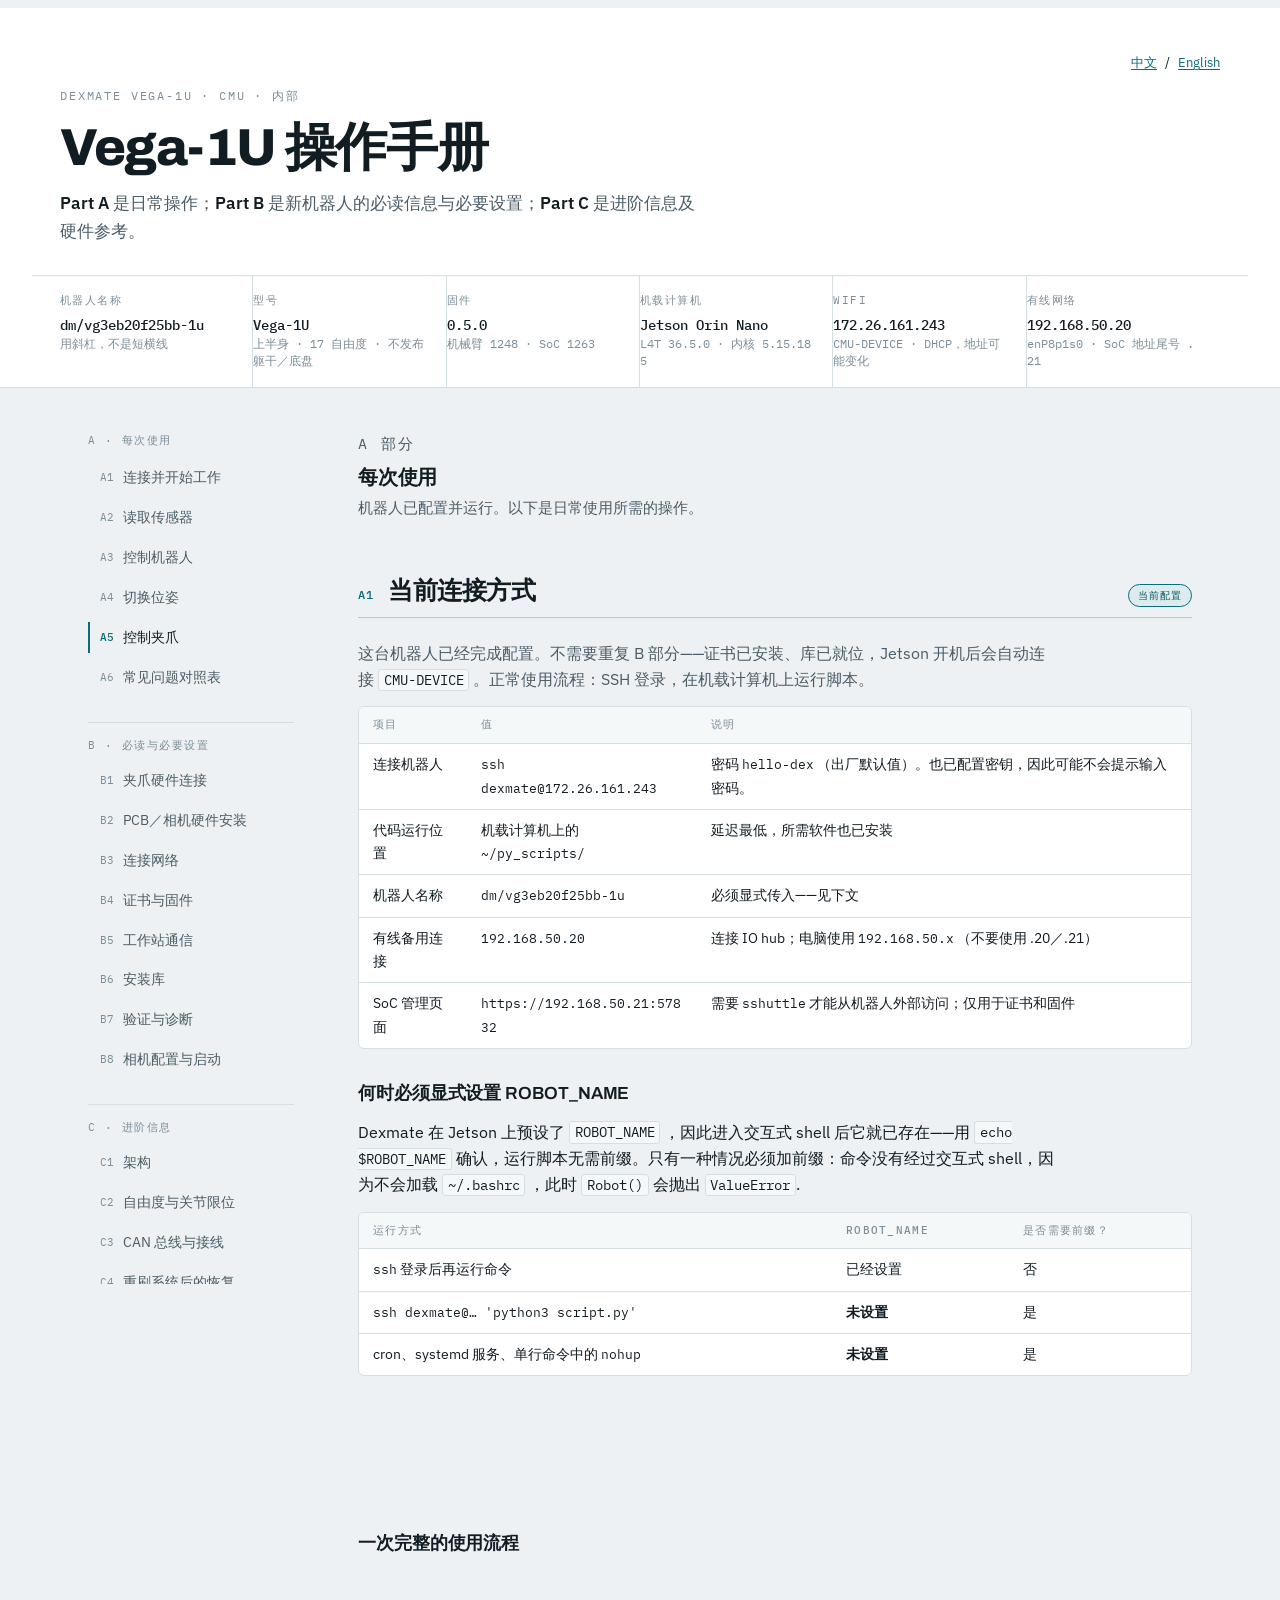
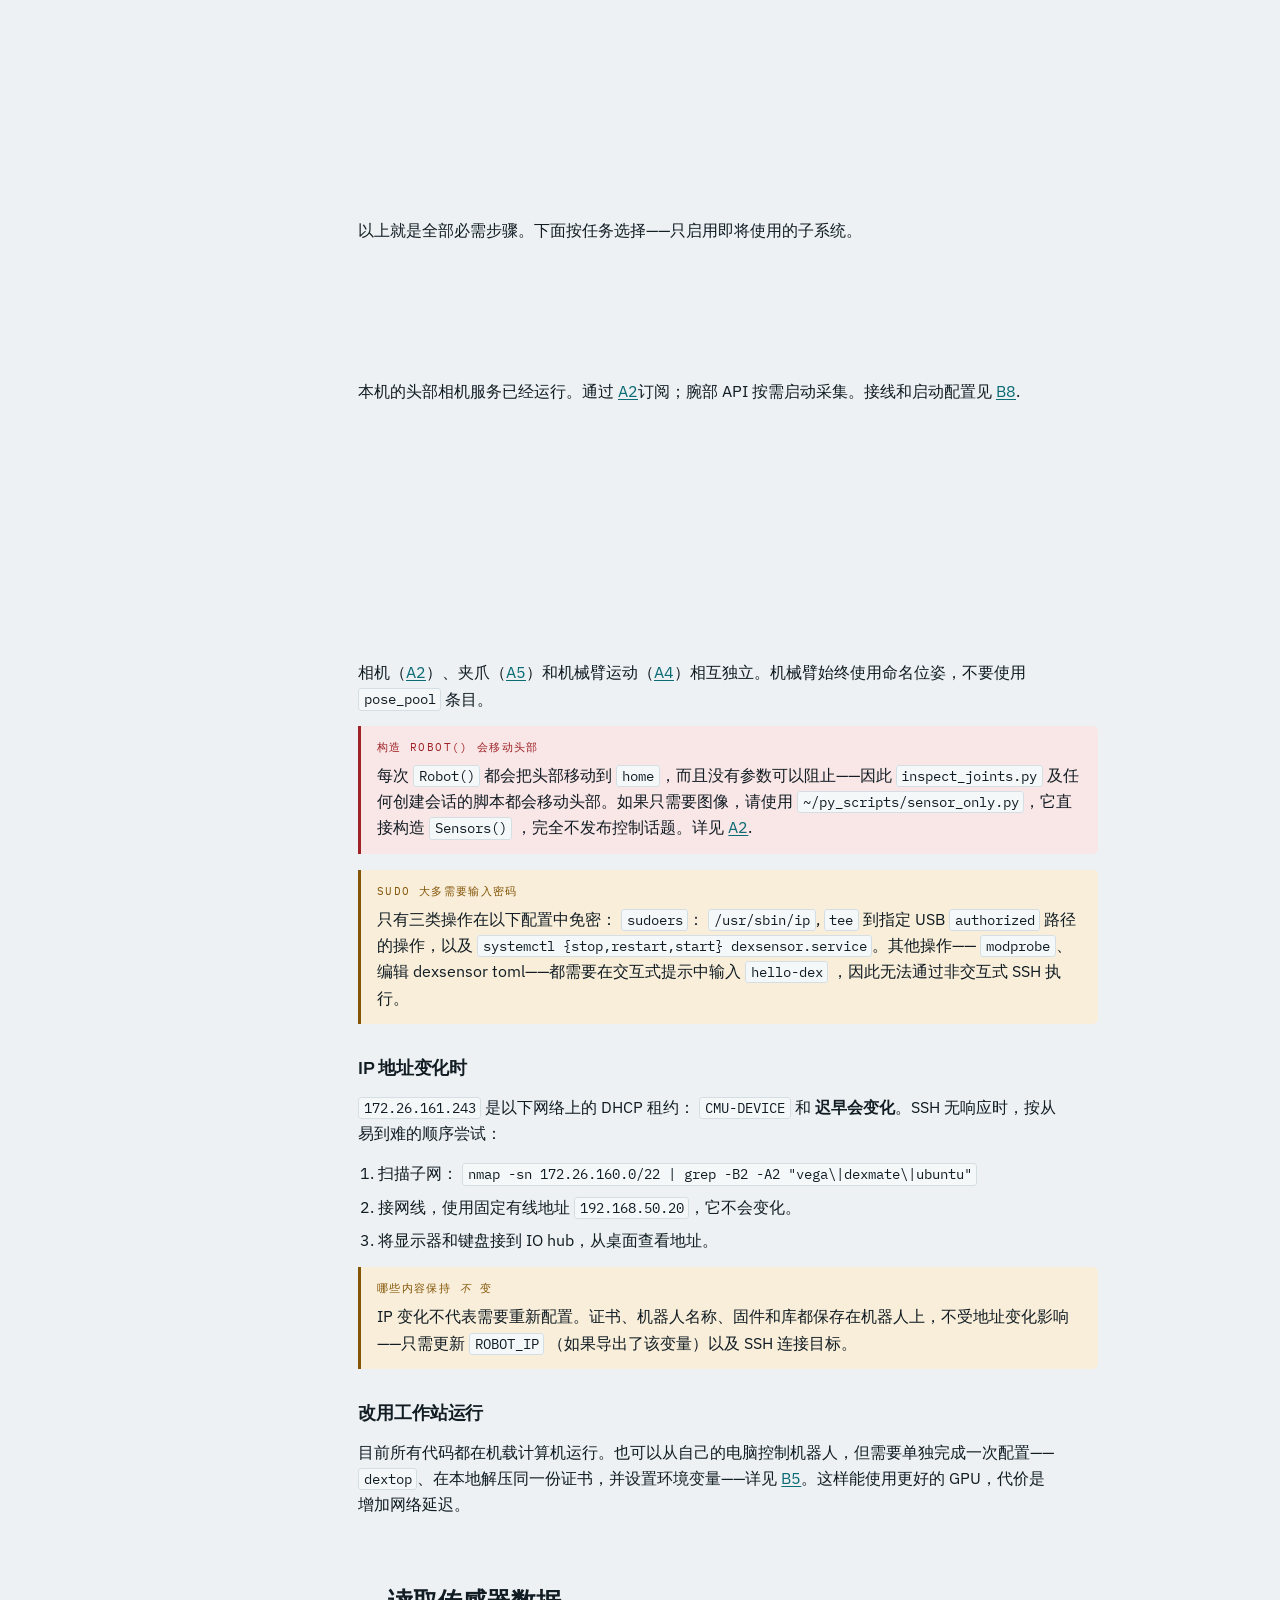
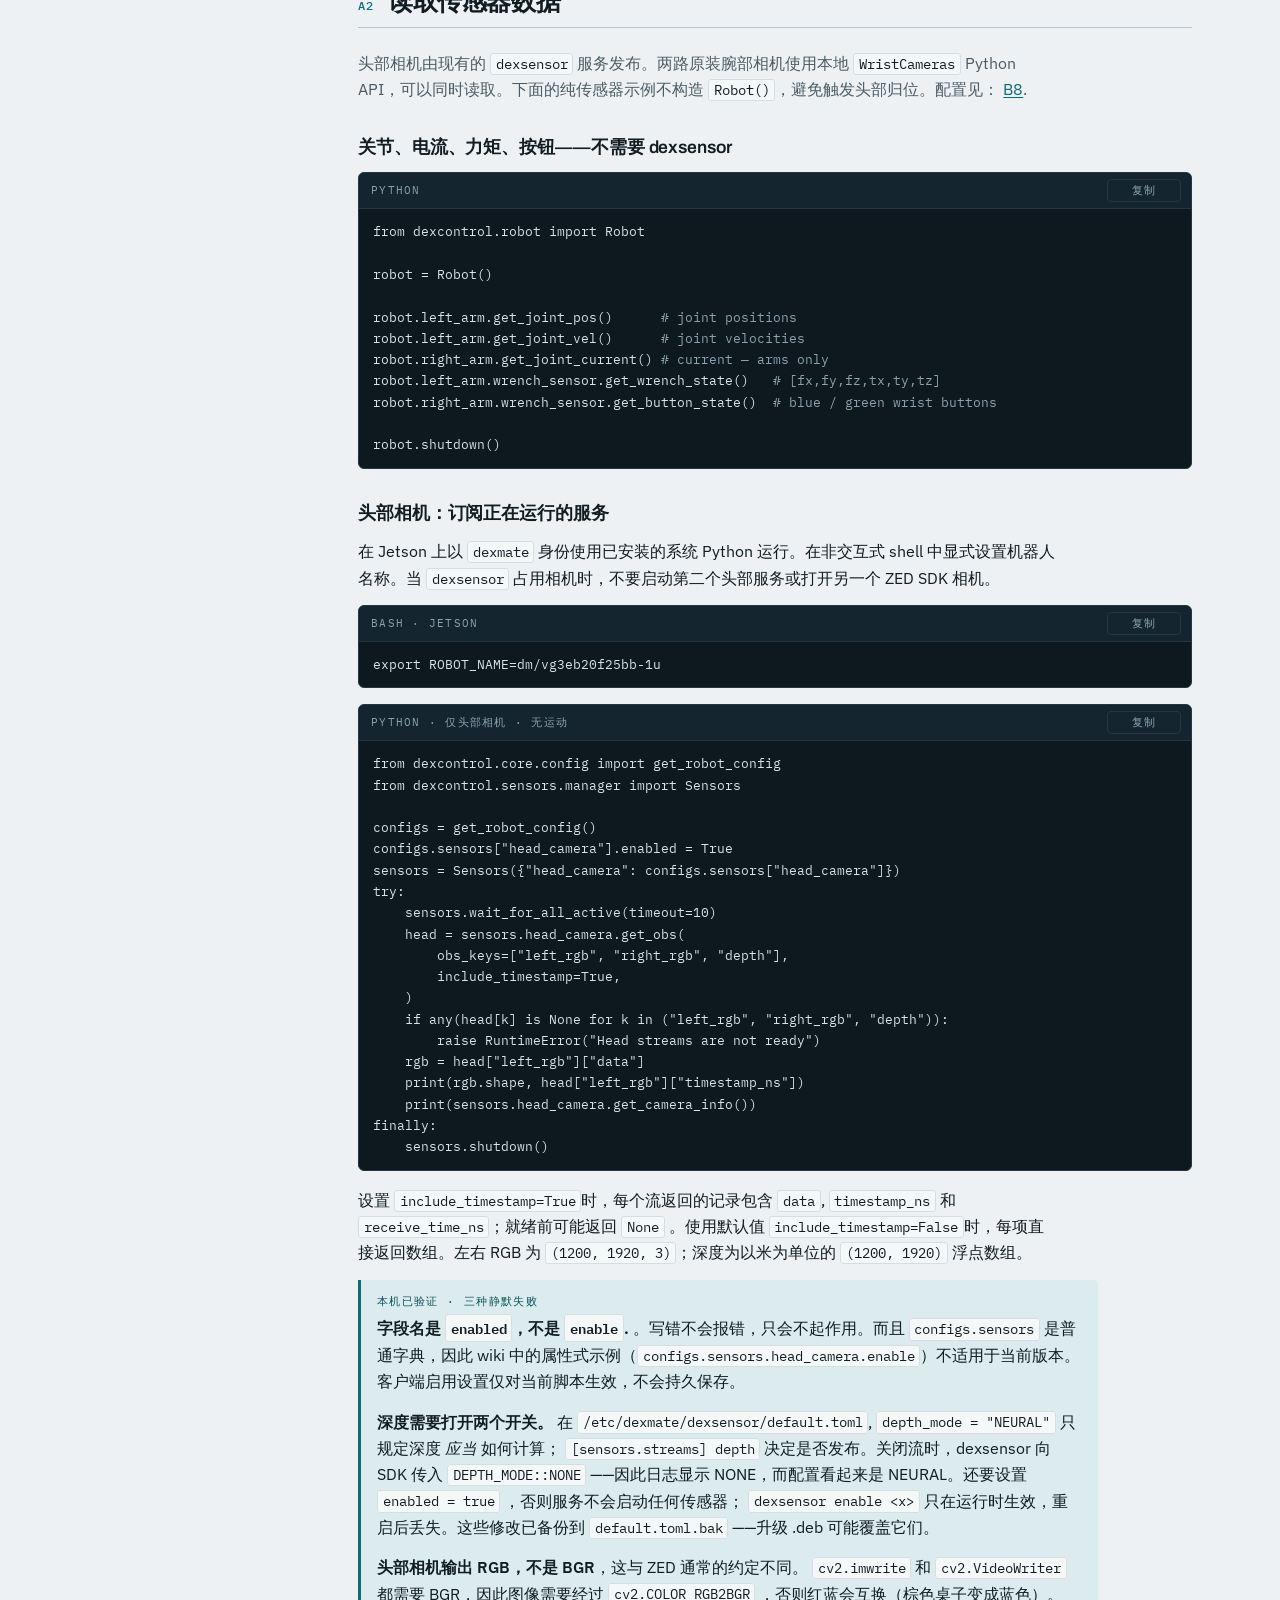
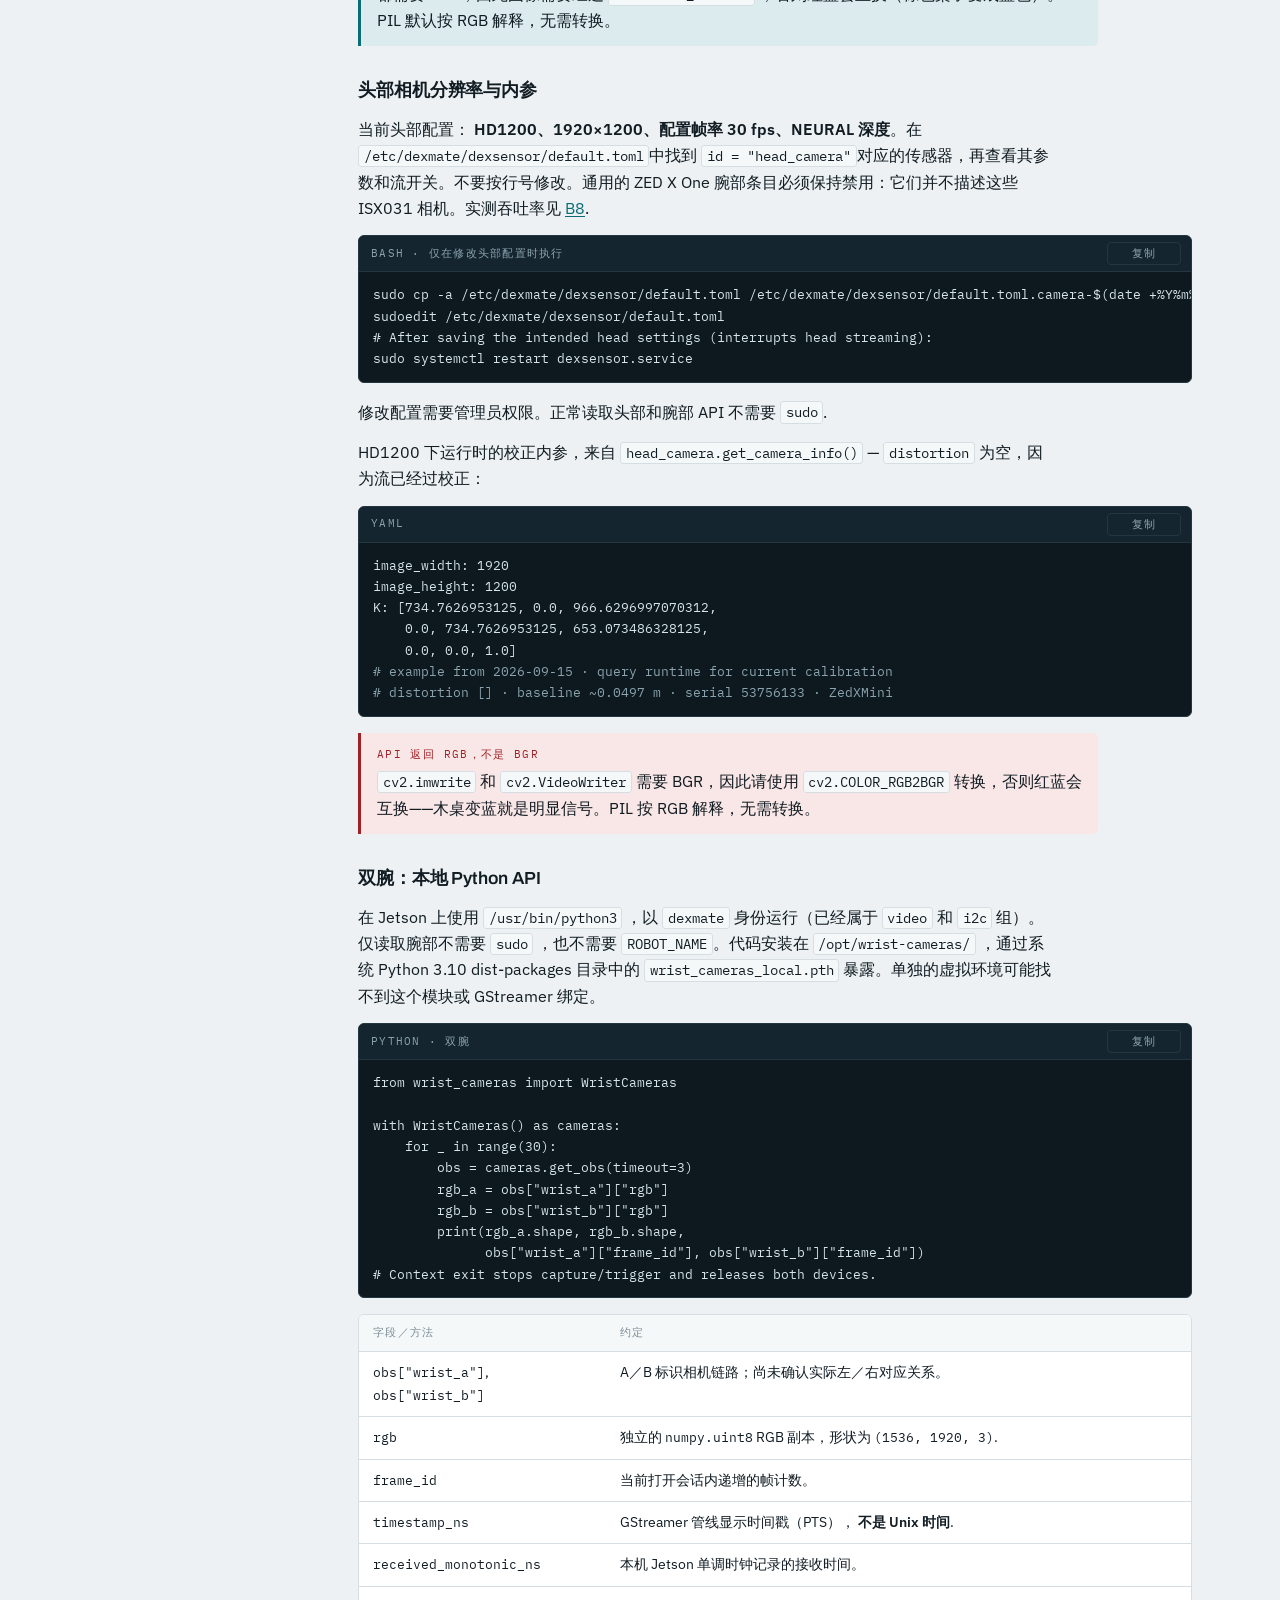
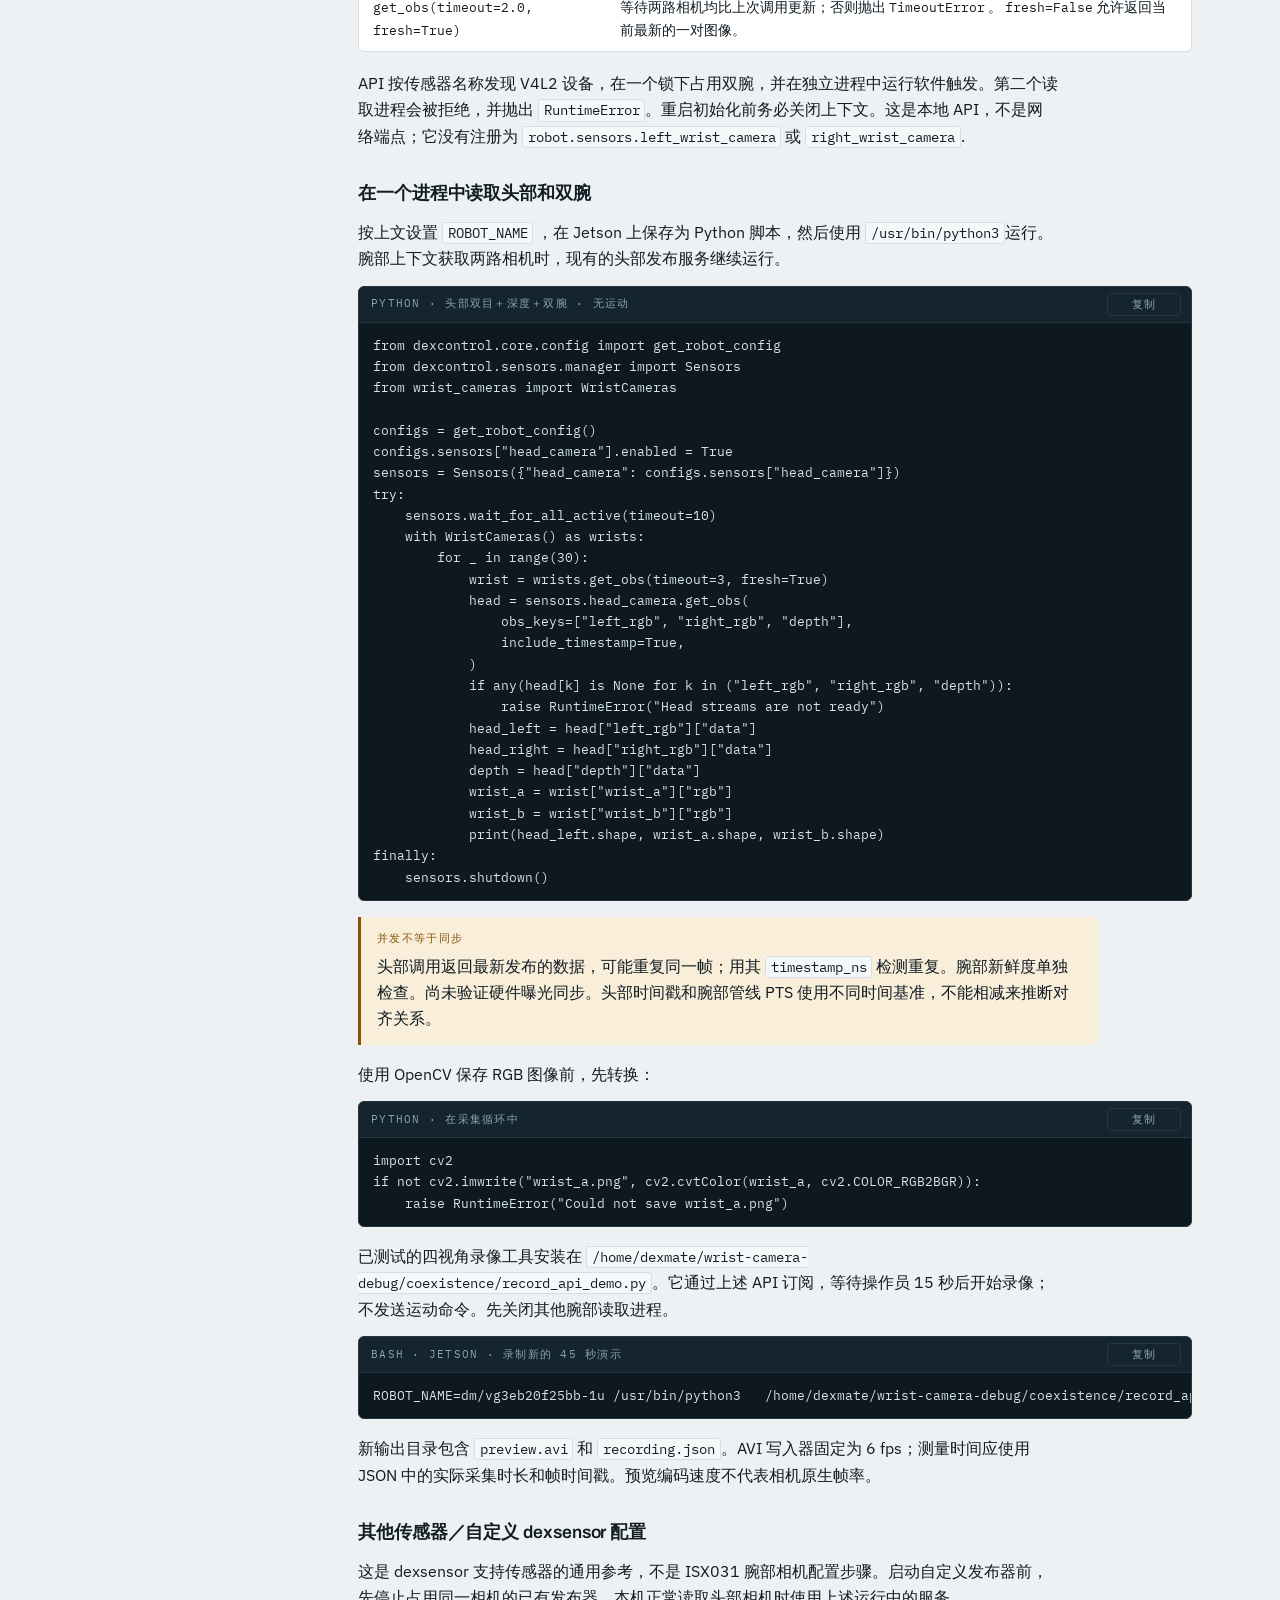
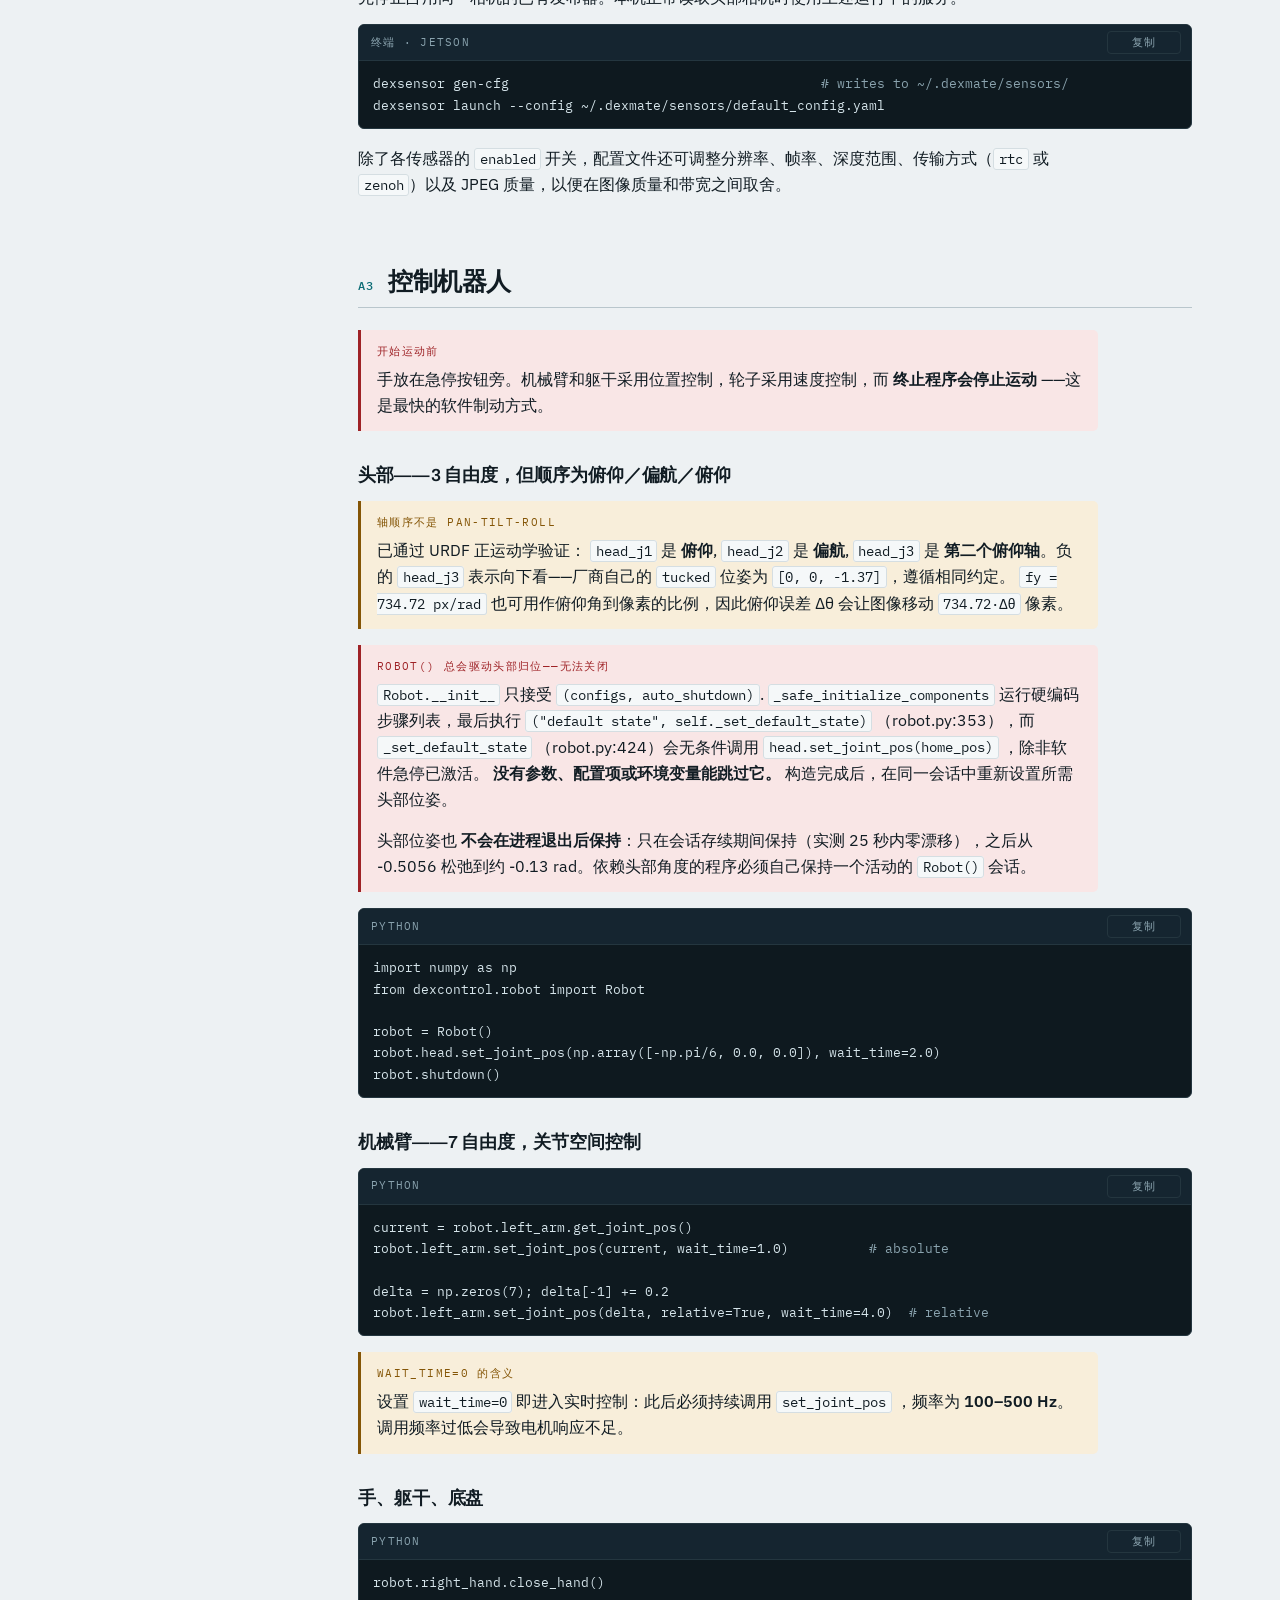
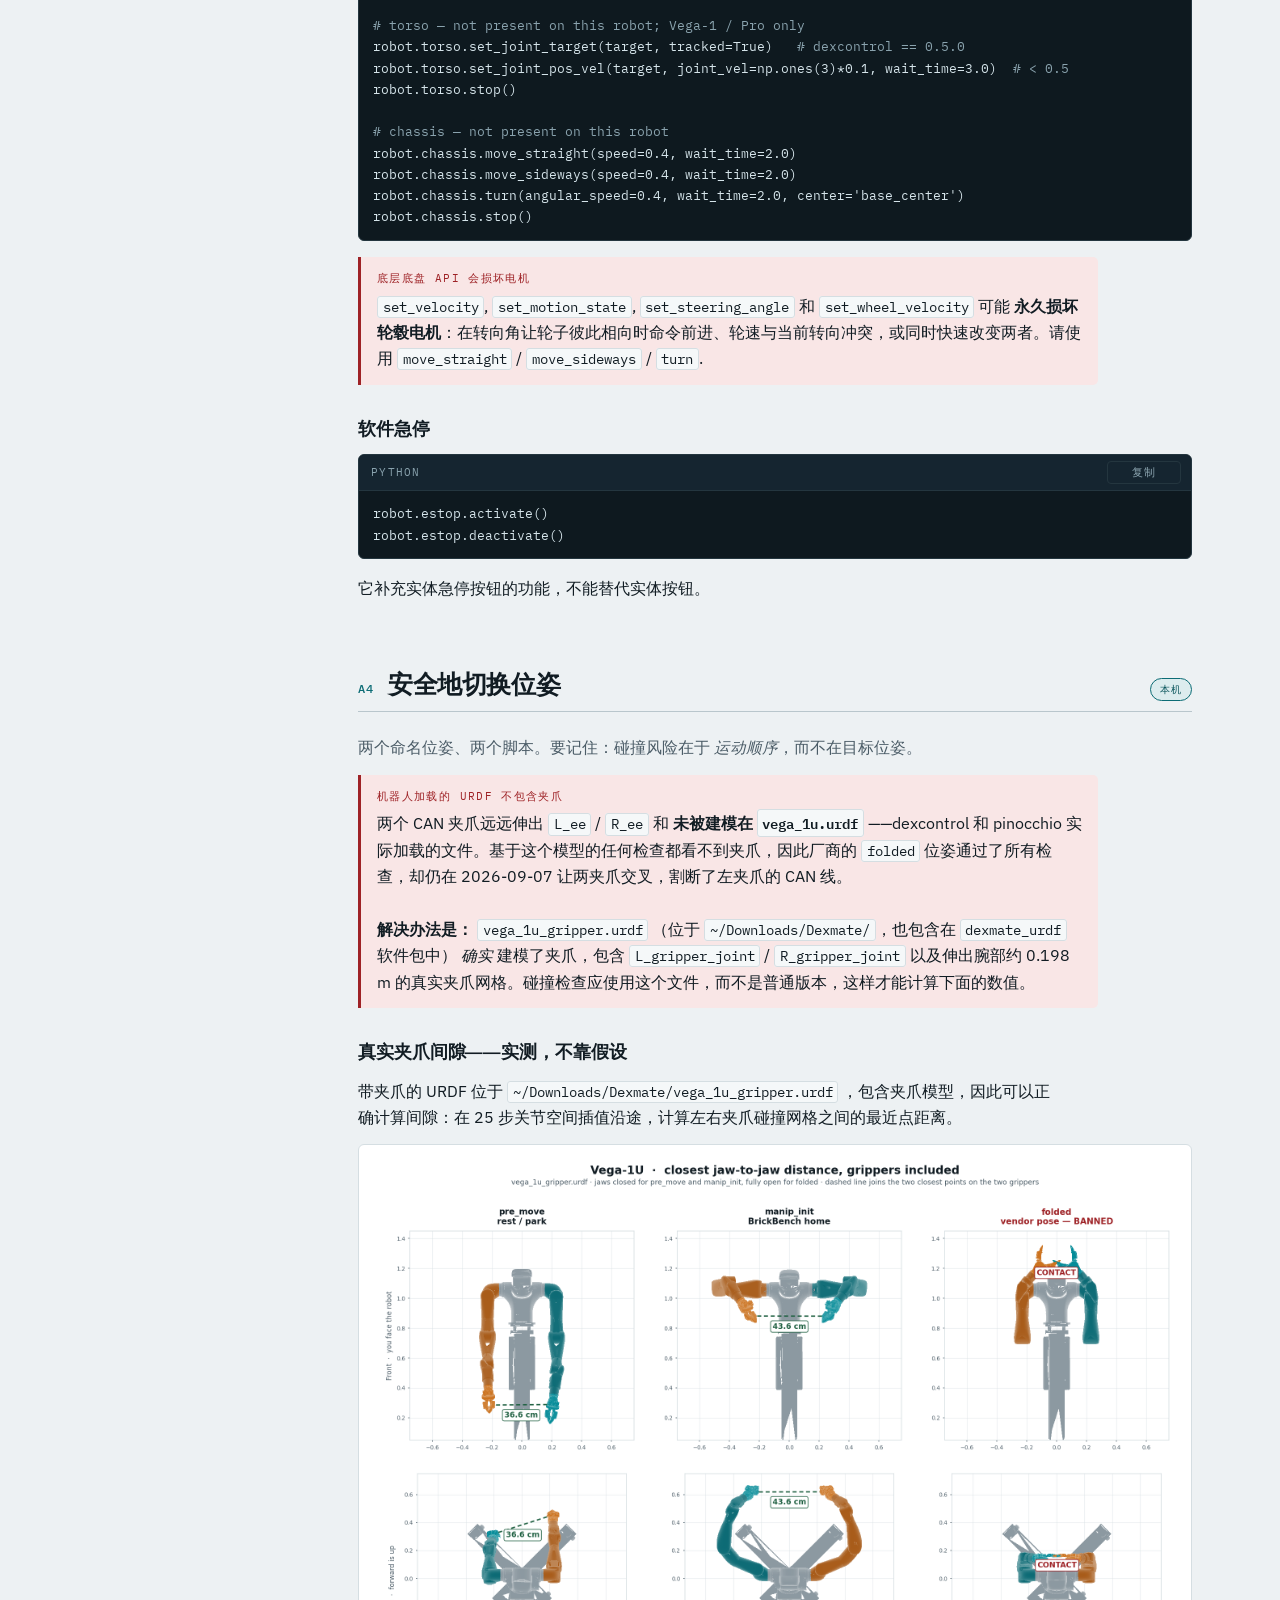
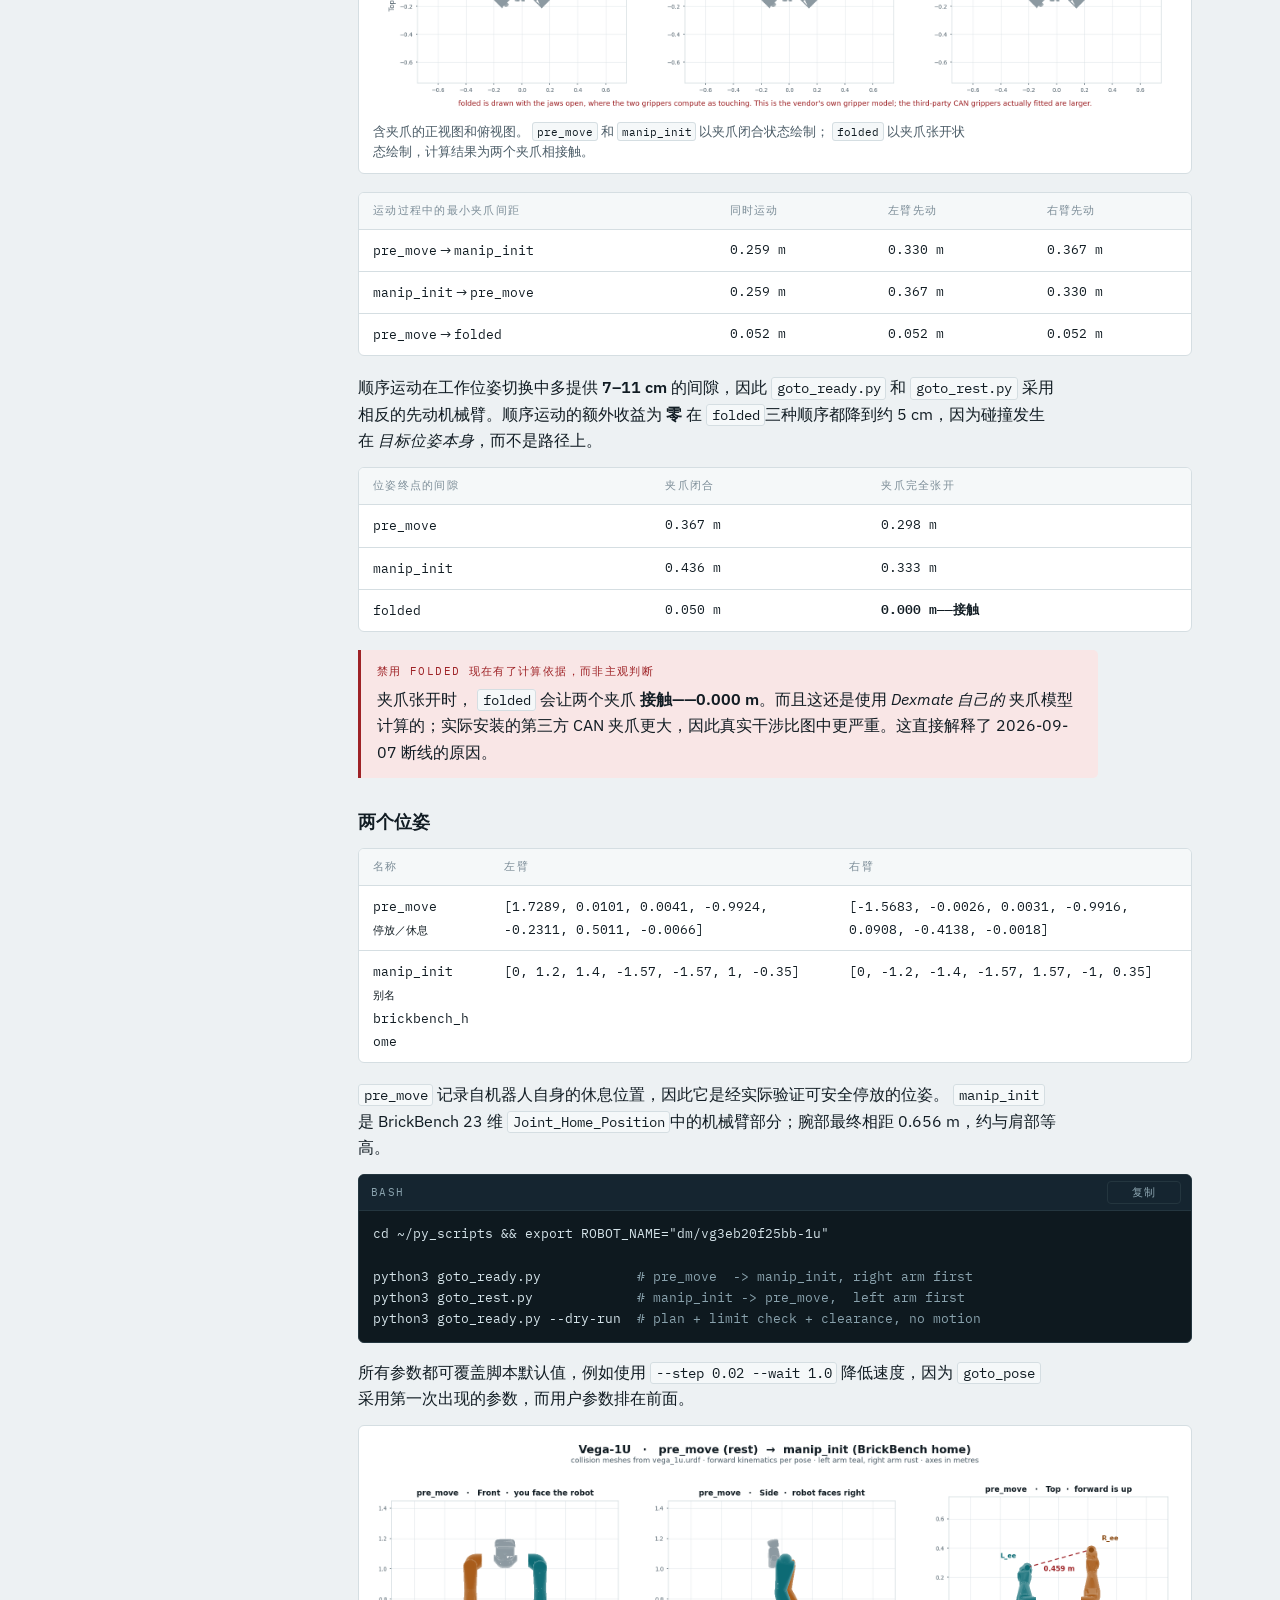
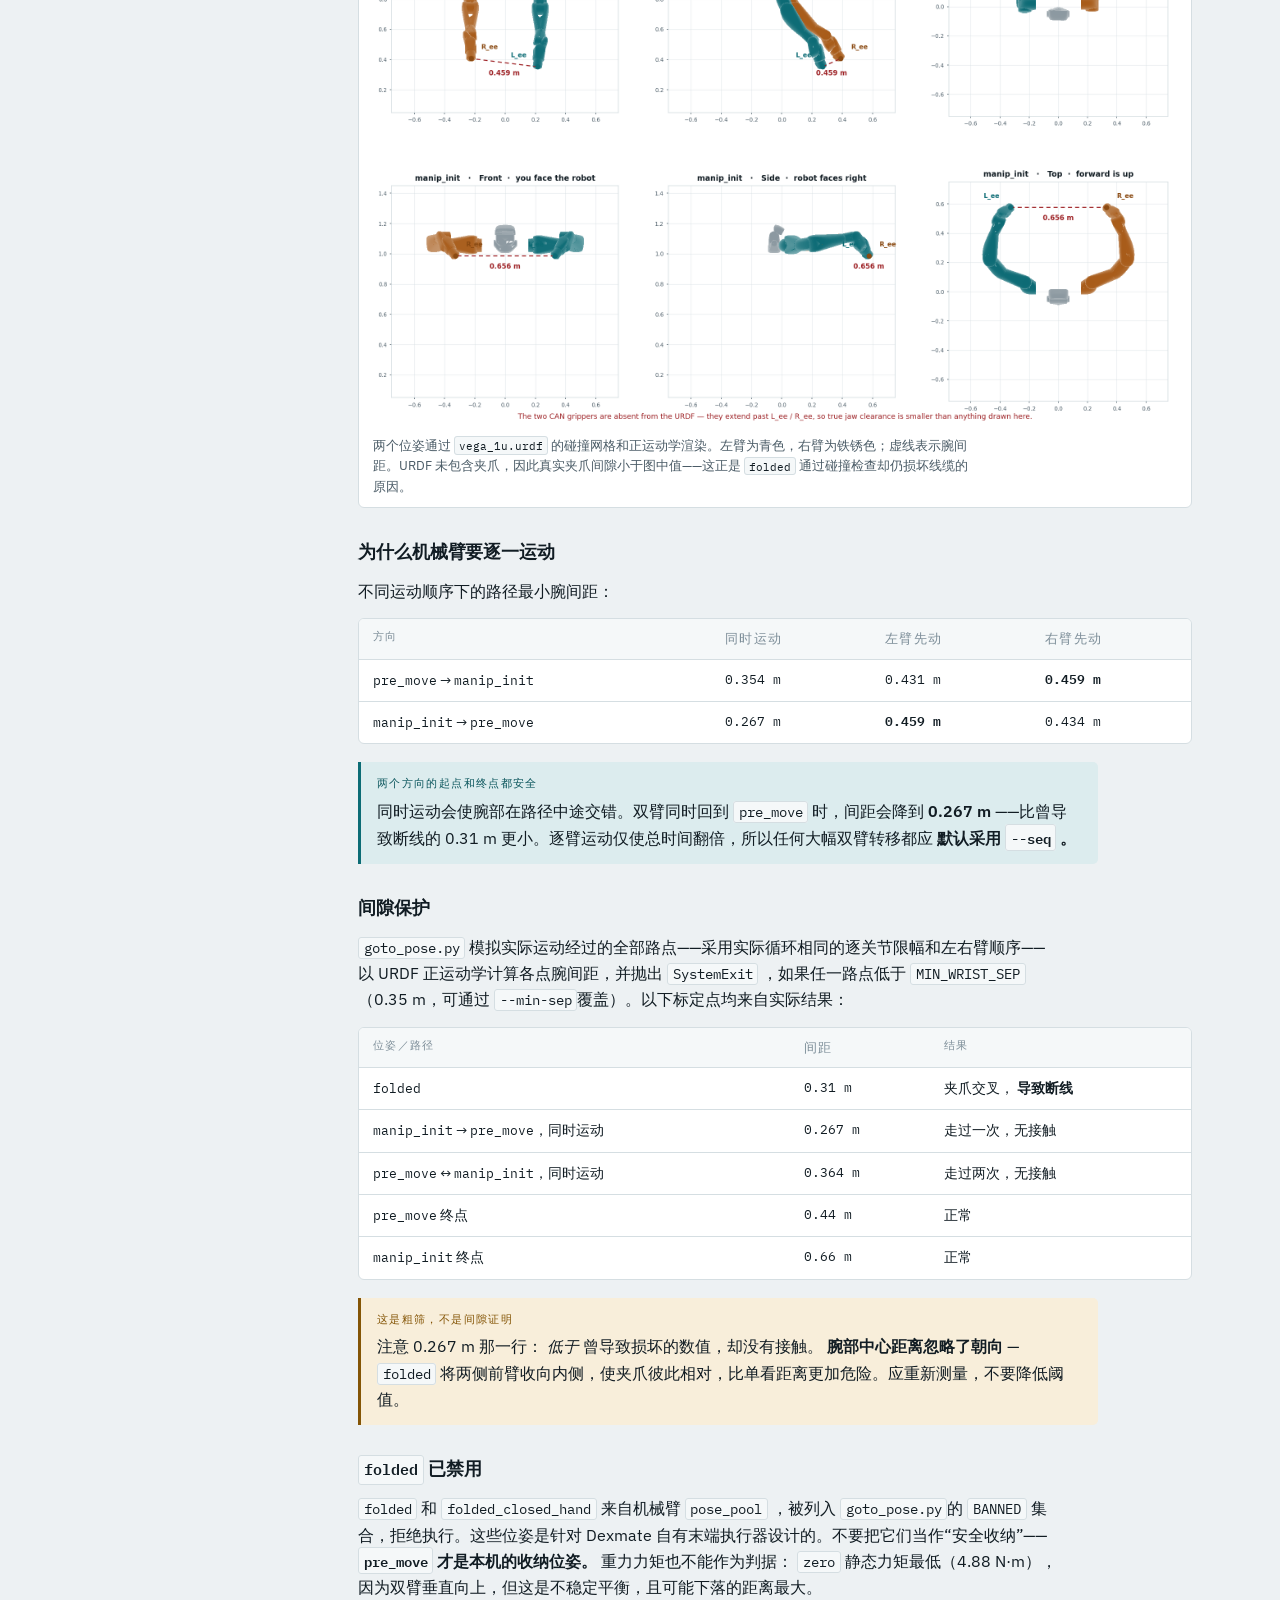
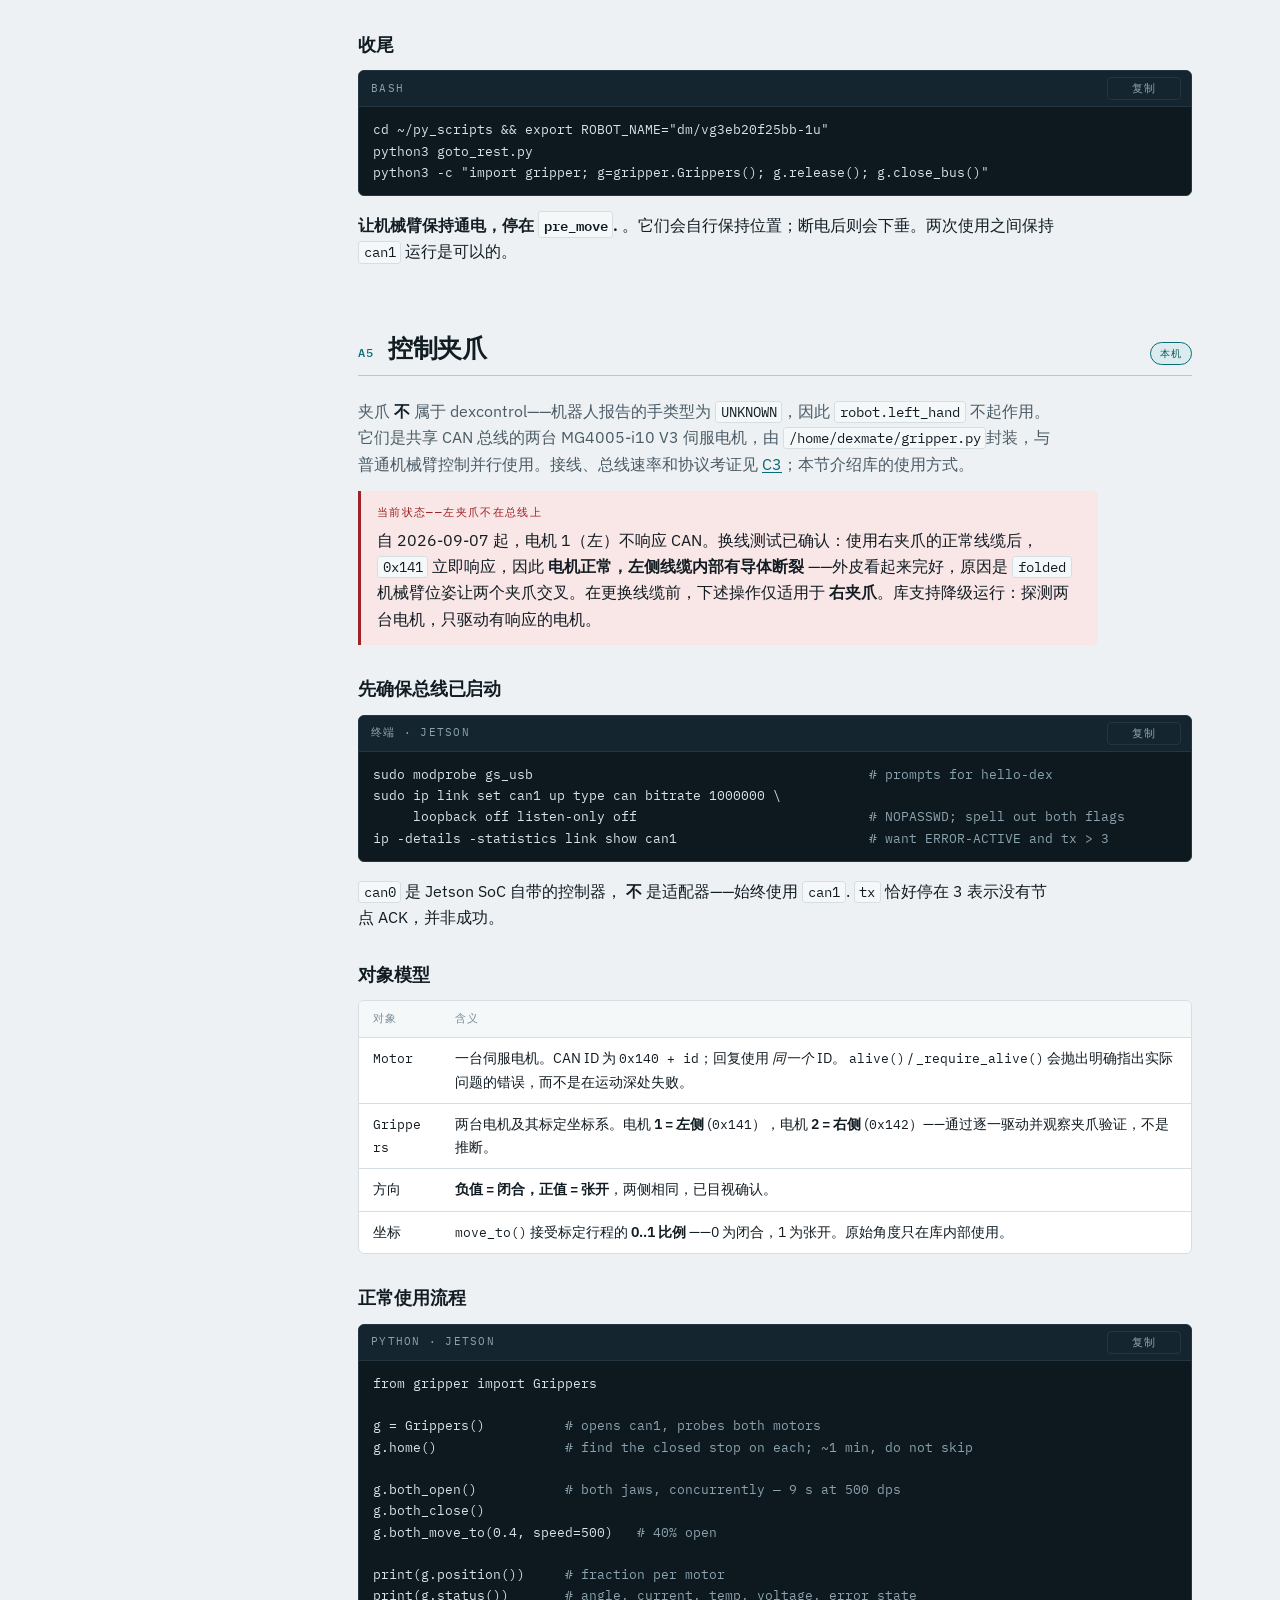
==== commit 4be4d161: "Swap hardware setup with control and calibration reference chapters" ====
--- a/docs/index.html
+++ b/docs/index.html
@@ -327,8 +327,8 @@
   </ol>
   <p class="grp">B · 必读与必要设置</p>
   <ol>
-<li><a href="#hardware-control-reference"><span>B1</span>硬件与控制信息</a></li>
-<li><a href="#tcp-extrinsics"><span>B2</span>TCP、外参与 URDF</a></li>
+<li><a href="#gripper-hardware"><span>B1</span>夹爪硬件连接</a></li>
+<li><a href="#pcb-hardware"><span>B2</span>PCB／相机硬件安装</a></li>
 <li><a href="#net"><span>B3</span>连接网络</a></li>
 <li><a href="#cert"><span>B4</span>证书与固件</a></li>
 <li><a href="#comm"><span>B5</span>工作站通信</a></li>
@@ -342,8 +342,8 @@
 <li><a href="#dof"><span>C2</span>自由度与关节限位</a></li>
 <li><a href="#gripper"><span>C3</span>CAN 总线与接线</a></li>
 <li><a href="#reflash"><span>C4</span>重刷系统后的恢复</a></li>
-<li><a href="#gripper-hardware"><span>C5</span>夹爪硬件连接</a></li>
-<li><a href="#pcb-hardware"><span>C6</span>PCB／相机硬件安装</a></li>
+<li><a href="#hardware-control-reference"><span>C5</span>硬件与控制信息</a></li>
+<li><a href="#tcp-extrinsics"><span>C6</span>TCP、外参与 URDF</a></li>
 </ol>
 <ol><li><a href="#src"><span>—</span>资料来源</a></li></ol>
 </nav>
@@ -868,133 +868,49 @@
 </section>
 
 <div class="partline"><p class="eyebrow">Part B</p><h2>必读与必要设置</h2><p>每台新机器人都需阅读 B1–B8，并完成适用的设置与检查；B5 中的工作站配置适用于使用外部电脑的情况。</p></div>
-<section id="hardware-control-reference">
-  <div class="sechead"><span class="num">B1</span><h2>硬件与控制信息</h2></div>
-  <p class="lede">来自「整理 DexMate 硬件与控制信息」任务的测量记录（2026-09-14 UTC）。该次测量时，左右腕部相机均未启用。</p>
-  <div class="tw"><table><thead><tr><th>项目</th><th>记录配置</th></tr></thead><tbody>
-    <tr><td>相机</td><td>头部为 ZED X Mini 双目相机，接 ZED Link Duo；左右腕为 Sony ISX031。</td></tr>
-    <tr><td>头部输出</td><td>提供左右 RGB 和深度，无点云输出；需用 <code>depth + K</code> 反投影。</td></tr>
-    <tr><td>分辨率／频率</td><td>配置为 1920×1200、30 fps；实测 RGB 和深度约 24 Hz。</td></tr>
-    <tr><td>头部内参</td><td><code>fx = fy = 734.72; cx = 966.63; cy = 653.07</code>，单位为像素。双目基线：<code>0.0497 m</code>。</td></tr>
-    <tr><td>外参模型</td><td>名义机器人几何以 pip 包 <code>dexmate_urdf</code> 内的 URDF 为准。上传的模型及实测 TCP／相机变换见 <a href="#tcp-extrinsics">B2</a>。</td></tr>
-    <tr><td>通信</td><td>纯 Zenoh + dexcontrol，无 ROS 2。该次 RGB 实际走 <strong>Zenoh/JPEG</strong>，不是 RTC。延迟未测。</td></tr>
-    <tr><td>计算机</td><td>Jetson Orin Nano；L4T 36.5.0；kernel 5.15.185。</td></tr>
-    <tr><td>控制</td><td><code>dexcontrol 0.5.0</code>，仅支持关节位置控制；<code>wait_time=0</code> 时需以 100–500 Hz 循环调用。无公开笛卡尔、关节 velocity／current 控制接口。第三方 CAN 夹爪单独控制。</td></tr>
-    <tr><td>六维力</td><td><code>get_wrench_state()</code> 返回 <code>[fx, fy, fz, tx, ty, tz]</code>，类型为 <code>float32</code>。单位和参考坐标系未注明，需要确认或标定。传感器在该次测量时已激活。</td></tr>
-  </tbody></table></div>
-  <h3>实测发布频率</h3>
-  <div class="tw"><table><thead><tr><th>数据流</th><th>实测频率</th></tr></thead><tbody>
-    <tr><td>双臂关节状态</td><td>91–92 Hz</td></tr><tr><td>头部关节状态</td><td>48 Hz</td></tr><tr><td>头部 IMU</td><td>186–190 Hz</td></tr><tr><td>RGB／深度</td><td>≈24 Hz</td></tr><tr><td>六维力</td><td>91–92 Hz</td></tr>
-  </tbody></table></div>
-  <h3>深度反投影</h3>
-  <p>对校正后的像素 <code>(u, v)</code>，深度 <code>Z</code> 有效且单位为米时，使用对应图像流的内参：</p>
-  <div class="cmd"><div class="cmd-head"><span>相机光学坐标 · 米</span><button type="button">复制</button></div><pre>X = (u - cx) * Z / fx
-Y = (v - cy) * Z / fy
-p_camera = [X, Y, Z, 1]
-p_base = T_base_camera @ p_camera</pre></div>
-</section>
-
-<section id="tcp-extrinsics">
-  <div class="sechead"><span class="num">B2</span><h2>TCP、相机外参与 URDF 文件</h2></div>
-  <p class="lede">标定记录来自「暂存代码并重新标定区域」任务。该任务在 9 月 24 日最终恢复了 clean 提交 <code>b90bcac</code> 的 TCP／相机组合。原始 pivot 实测拟合值和此前调整 Y 后的组合在下方分别列出。</p>
-  <h3>文件</h3>
+<section id="gripper-hardware">
+  <div class="sechead"><span class="num">B1</span><h2>夹爪硬件连接</h2><span class="pill">一次性配置</span></div>
+  <h3>1. 连接 assembled 线束</h3>
+  <p>组装好的线束一头是 CAN adapter，两侧分支各有一组 4-pin／6-pin 接口。两侧均将 <strong>6-pin 接夹爪</strong>，<strong>4-pin 接机器人</strong>。</p>
+  <h3>2. 连接腕部相机线</h3>
+  <p>相机线也要连接，<strong>只接偏向内部的一边</strong>，位置见 IMG_9360。</p>
+  <figure class="fig hardware-media"><img src="assets/IMG_9360.jpg" alt="IMG_9360：腕部相机偏向内部的连接位置" loading="lazy"><figcaption>IMG_9360 · 相机线只接偏向内部的一边。</figcaption></figure>
+  <h3>3. 连接 USB，并设置两个开关</h3>
+  <p>CAN adapter 插入机器人的 USB 口。<strong>两个开关都一定要拨向 K 那边</strong>，见 IMG_9369。</p>
+  <figure class="fig hardware-media"><img src="assets/IMG_9369.jpg" alt="IMG_9369：CAN adapter 的两个开关均朝向 K" loading="lazy"><figcaption>IMG_9369 · 两个开关均朝向 K。</figcaption></figure>
+  <h3>整体连接示例</h3>
+  <figure class="fig hardware-media"><img src="assets/IMG_9361.jpg" alt="IMG_9361：夹爪与相机线的整体连接示例" loading="lazy"><figcaption>IMG_9361 · 整体连接示例。</figcaption></figure>
+  <figure class="fig hardware-media"><video controls playsinline preload="none" poster="assets/IMG_9368-poster.jpg" aria-label="IMG_9368 夹爪接线演示"><source src="assets/IMG_9368.mp4" type="video/mp4"><a href="assets/IMG_9368.mp4">播放 IMG_9368</a></video><figcaption>IMG_9368 · 整体连接 walkthrough。</figcaption></figure>
+</section>
+
+<section id="pcb-hardware">
+  <div class="sechead"><span class="num">B2</span><h2>PCB 与相机硬件安装</h2><span class="pill">一次性配置</span></div>
+  <p>参考：<a href="https://docs.waveshare.com/MAX9296-GMSL-Deser-Module/Jetson-Orin">Waveshare MAX9296-GMSL-Deser-Module · Jetson Orin</a>。改线前先断电。</p>
+  <h3>1. 安装采集卡并连接电源</h3>
+  <p>用 kit 自带的铜柱连接采集卡和 PCB，然后接电。红线接 <strong>排针 2、4（5 V）</strong>，地线接 <strong>6（GND）</strong>。这里是 Jetson 的 5 V 排针，不能接夹爪的 24 V 电源。</p>
+  <div class="hardware-grid">
+    <figure class="fig hardware-media"><img src="assets/waveshare-power.webp" alt="Waveshare 采集卡使用 kit 铜柱安装，连接红黑电源线" loading="lazy"><figcaption>Kit 铜柱与电源线连接。图片：Waveshare。</figcaption></figure>
+    <figure class="fig hardware-media"><img src="assets/jetson-pinout.png" alt="Jetson 40-pin 排针定义：2、4 为 5 V，6 为 GND" loading="lazy"><figcaption>排针定义 · 2／4 = 5 V；6 = GND。</figcaption></figure>
+  </div>
+  <h3>2. 设置 CFG 开关为 0100</h3>
+  <p>按板上编号 <strong>1 → 2 → 3 → 4</strong> 读取，依次设置为 <strong>0 → 1 → 0 → 0</strong>。</p>
+  <figure class="fig hardware-media"><img src="assets/waveshare-switch.webp" alt="Waveshare CFG 开关及板上 1、2、3、4 编号" loading="lazy"><figcaption>CFG 开关位置与编号。图片：Waveshare。</figcaption></figure>
+  <h3>3. 更换机器人内的铜柱</h3>
+  <p>拆下机器人的原装铜柱，<strong>妥善保存</strong>。先用 <strong>15 mm 铜柱固定钢架</strong>，再接 <strong>10 mm 铜柱安装剩余的内存／存储组件及风扇</strong>。</p>
+  <figure class="fig hardware-media"><img src="assets/IMG_9276.jpg" alt="IMG_9276：机器人内部安装参考" loading="lazy"><figcaption>IMG_9276 · 内部安装参考。</figcaption></figure>
+  <h3>4. 连接内部腕部相机线</h3>
   <ul>
-    <li><a href="files/urdf/vega_1u.urdf" download>vega_1u.urdf</a> · 上传的机器人模型。</li>
-    <li><a href="files/urdf/vega_1u_gripper.urdf" download>vega_1u_gripper.urdf</a> · 上传的夹爪模型，包含 <code>L_camera_link</code> 和 <code>R_camera_link</code>。</li>
-    <li><a href="files/urdf/custom/vega_1u_gripper.urdf" download>标定项目中的自定义夹爪 URDF</a> · 另一份包含 <code>tip_l</code>／<code>tip_r</code> 的模型，用于名义 TCP 对照。</li>
-    <li><a href="files/calibration/clean-20260924.json" download>Clean TCP＋相机标定</a> · <a href="files/calibration/adjusted-20260924.json" download>此前调整 Y 的组合</a> · <a href="files/calibration/tcp-pivot-fit.json" download>Pivot 实测拟合结果</a>。</li>
-    <li><a href="files/reference-data.json" download>全部矩阵、源文件校验值及坐标系定义（JSON）</a>。</li>
+    <li><strong>拿到母母线：</strong>直接拆开内部连接腕部相机的连线，连接到采集卡。</li>
+    <li><strong>拿到公母线：</strong>把机器人后盖上接外部相机的接口拆下，用公母线直连。IMG_9277 walkthrough 演示的就是这种接法。</li>
   </ul>
-  <p>两份上传的 URDF 与 <code>dexmate_urdf 0.8.4</code> 包内文件逐字节一致，保留了原文件及相对 mesh 路径。Mesh 需在软件包的目录结构中解析；单独下载 URDF 不包含 mesh。用于对照的自定义模型单独存放。</p>
-  <h3>坐标约定</h3>
-  <p><code>T_parent_child</code> 将列向量坐标从 child 转到 parent：<code>p_parent = T_parent_child @ p_child</code>。平移单位为米，角度单位为弧度。<code>R = Rz(yaw) @ Ry(pitch) @ Rx(roll)</code>。基座轴向：X 向前、Y 向机器人左侧、Z 向上；已标定的左相机光学轴向：X 向图像右侧、Y 向图像下方、Z 向前。</p>
-  <h3>右侧 TCP：模型、实测拟合与选用值</h3>
-  <p>两份上传的软件包 URDF 定义了 <code>L_ee</code>／<code>R_ee</code>，但没有定义 <code>tip_l</code>／<code>tip_r</code> 夹持 TCP。下面的名义 tip 来自单独的自定义模型。</p>
-  <div class="tw"><table><thead><tr><th>来源</th><th>R_ee 中的 XYZ（mm）</th><th>含义</th></tr></thead><tbody>
-    <tr><td>自定义 URDF 名义 tip</td><td><code>≈ [0, -15, 198]</code></td><td>模型几何值；完整连乘变换见下方。</td></tr>
-    <tr><td>Pivot 拟合 · 9 月 19 日</td><td><code>[-1.025481, -10.438899, 196.928685]</code></td><td>实测平移；拟合 RMS 为 1.801540 mm。Pivot 拟合不确定旋转。</td></tr>
-    <tr><td>调整 Y 的组合 · 9 月 24 日 11:16</td><td><code>[-1.025481, -18, 196.928685]</code></td><td>采用实测 X／Z，Y 由用户指定；配套相机外参保存在可下载记录中。</td></tr>
-    <tr><td>恢复的 clean 组合 · 9 月 24 日 11:43</td><td><code>[-1, -15, 198]</code></td><td>引用任务最终选用的组合。</td></tr>
-  </tbody></table></div>
-  <p>最终选用值和调整 Y 的组合使用工具坐标约定 <code>rpy = [π, 0, π/2]</code>。这一旋转是名义约定，并非 pivot 实测结果。提供的实测 TCP 数据针对右夹爪。</p>
-  <div class="cmd"><div class="cmd-head"><span>Clean · T_R_ee_tip_r · 米</span><button type="button">复制</button></div><pre>[
-  [ 0.000000000,  1.000000000,  0.000000000, -0.001000000],
-  [ 1.000000000,  0.000000000,  0.000000000, -0.015000000],
-  [ 0.000000000,  0.000000000, -1.000000000,  0.198000000],
-  [ 0.000000000,  0.000000000,  0.000000000,  1.000000000]
-]</pre></div>
-  <details><summary>自定义 URDF 中的左右 TCP 变换</summary>
-    <p>以下连乘对应 EE 坐标系到 tip 之间的全部固定关节，是模型值，不是左右夹持中心的实测值。</p>
-    <div class="cmd"><div class="cmd-head"><span>Custom · T_R_ee_tip_r · 米</span><button type="button">复制</button></div><pre>[
-  [ 0.000000127,  1.000000000, -0.000000046,  0.000000193],
-  [ 1.000000000, -0.000000127,  0.000006200, -0.015001328],
-  [ 0.000006200, -0.000000046, -1.000000000,  0.197999807],
-  [ 0.000000000,  0.000000000,  0.000000000,  1.000000000]
-]</pre></div>
-    <div class="cmd"><div class="cmd-head"><span>Custom · T_L_ee_tip_l · 米</span><button type="button">复制</button></div><pre>[
-  [-0.000012680, -1.000000000,  0.000000046, -0.000000005],
-  [-1.000000000,  0.000012680, -0.000006200,  0.015001328],
-  [ 0.000006200, -0.000000046, -1.000000000,  0.197999807],
-  [ 0.000000000,  0.000000000,  0.000000000,  1.000000000]
-]</pre></div>
-  </details>
-  <h3>实测头部相机外参</h3>
-  <p>Clean 相机外参使用水平棋盘约束拟合，并与 clean TCP 一起恢复。记录中的留出点 RMS 为 1.176229 mm。该组合对应以下参考头部姿态：</p>
-  <div class="cmd"><div class="cmd-head"><span>参考关节位置</span><button type="button">复制</button></div><pre>head_j1 = -0.00017453292093705386 rad
-head_j2 = -0.00017453292093705386 rad
-head_j3 = -0.5056219100952148 rad
-torso_flip = 0.22689280275926285 rad
-Lift = 0 m</pre></div>
-  <div class="cmd"><div class="cmd-head"><span>Clean · T_base_link_zed_left_camera · 米</span><button type="button">复制</button></div><pre>[
-  [-0.001383542, -0.636266466,  0.771468126,  0.089032073],
-  [-0.999930278, -0.008166881, -0.008528878,  0.026881780],
-  [ 0.011727127, -0.771426138, -0.636210805,  1.169376372],
-  [ 0.000000000,  0.000000000,  0.000000000,  1.000000000]
-]</pre></div>
-  <p>矩阵对应上面的头部姿态；头部运动后，基座到相机的变换会变化。标定记录保存的校正左目内参为 <code>fx = fy = 734.7626953125</code>、<code>cx = 966.6296997070312</code>、<code>cy = 653.073486328125</code>，分辨率 1920×1200；这是该次标定保存的值，与 <a href="#hardware-control-reference">B1</a> 中较早记录的值分别列出。</p>
-  <details><summary>此前调整 Y 的 TCP／相机组合</summary>
-    <div class="cmd"><div class="cmd-head"><span>Adjusted · T_R_ee_tip_r · 米</span><button type="button">复制</button></div><pre>[
-  [ 0.000000000,  1.000000000,  0.000000000, -0.001025481],
-  [ 1.000000000,  0.000000000,  0.000000000, -0.018000000],
-  [ 0.000000000,  0.000000000, -1.000000000,  0.196928685],
-  [ 0.000000000,  0.000000000,  0.000000000,  1.000000000]
-]</pre></div>
-    <div class="cmd"><div class="cmd-head"><span>Adjusted · T_base_link_zed_left_camera · 米</span><button type="button">复制</button></div><pre>[
-  [-0.001383713, -0.636266468,  0.771468125,  0.089057487],
-  [-0.999930277, -0.008166772, -0.008529010,  0.023881859],
-  [ 0.011727127, -0.771426138, -0.636210805,  1.170447698],
-  [ 0.000000000,  0.000000000,  0.000000000,  1.000000000]
-]</pre></div>
-  </details>
-  <h3>上传 URDF 中的名义外参</h3>
-  <p>每行是文件中存储的父子关节原点。两份文件均包含头部和 EE 条目；夹爪和腕部相机安装条目位于 <code>vega_1u_gripper.urdf</code>。</p>
-  <div class="tw"><table><thead><tr><th>Parent → child</th><th>XYZ（m）</th><th>RPY（rad）</th></tr></thead><tbody><tr><td><code>head_l3 → zed_depth_frame</code></td><td><code>0.025 0.023 0.0489</code></td><td><code>-1.57079 0 -1.57079</code></td></tr><tr><td><code>head_l3 → zed_left_camera</code></td><td><code>0.0365 0.023 0.0489</code></td><td><code>-1.57079 0 -1.57079</code></td></tr><tr><td><code>head_l3 → zed_right_camera</code></td><td><code>0.0365 -0.027 0.0489</code></td><td><code>-1.57079 0 -1.57079</code></td></tr><tr><td><code>L_arm_l8 → L_ee</code></td><td><code>0 0 0</code></td><td><code>0 0 -1.57079</code></td></tr><tr><td><code>R_arm_l8 → R_ee</code></td><td><code>0 0 0</code></td><td><code>0 0 1.57079</code></td></tr><tr><td><code>L_arm_l8 → L_gripper_base</code></td><td><code>0.0 0 0.0825</code></td><td><code>0 0 -1.5708</code></td></tr><tr><td><code>L_gripper_base → L_camera_link</code></td><td><code>0.0002 -0.07459 0.0017504</code></td><td><code>-0.087266 0 0</code></td></tr><tr><td><code>R_arm_l8 → R_gripper_base</code></td><td><code>0 0 0.0825</code></td><td><code>0 0 -1.5708</code></td></tr><tr><td><code>R_gripper_base → R_camera_link</code></td><td><code>0.0002 -0.07459 0.0017504</code></td><td><code>-0.087266 0 0</code></td></tr></tbody></table></div>
-  <p>在上述相同参考关节位置下，通过软件包 URDF 正运动学计算出的名义头部变换如下：</p>
-  <div class="cmd"><div class="cmd-head"><span>URDF FK · T_base_link_zed_left_camera · 米</span><button type="button">复制</button></div><pre>[
-  [-0.000165524, -0.668606938,  0.743615987,  0.084498283],
-  [-0.999999986,  0.000085701, -0.000145537,  0.024989645],
-  [ 0.000033578, -0.743616000, -0.668606942,  1.144781202],
-  [ 0.000000000,  0.000000000,  0.000000000,  1.000000000]
-]</pre></div>
-  <h3>URDF 腕部相机安装变换</h3>
-  <p>上传的夹爪 URDF 包含两侧腕部相机 link。连乘固定关节后得到：</p>
-  <div class="cmd"><div class="cmd-head"><span>URDF · T_L_ee_L_camera_link · 米</span><button type="button">复制</button></div><pre>[
-  [ 1.000000000,  0.000009962,  0.000000872,  0.000199254],
-  [-0.000010000,  0.996194738,  0.087155282, -0.074590002],
-  [ 0.000000000, -0.087155282,  0.996194738,  0.084250400],
-  [ 0.000000000,  0.000000000,  0.000000000,  1.000000000]
-]</pre></div>
-  <div class="cmd"><div class="cmd-head"><span>URDF · T_R_ee_R_camera_link · 米</span><button type="button">复制</button></div><pre>[
-  [-1.000000000,  0.000002643,  0.000000231, -0.000200198],
-  [-0.000002654, -0.996194738, -0.087155282,  0.074589999],
-  [ 0.000000000, -0.087155282,  0.996194738,  0.084250400],
-  [ 0.000000000,  0.000000000,  0.000000000,  1.000000000]
-]</pre></div>
-  <p>这些是名义 <code>camera_link</code> 安装坐标系。文件没有单独定义腕部光学坐标系，也没有给出经实测确认的 ISX031 光学坐标变换。旧任务中“夹爪 URDF 没有腕部相机 link”的结论不适用于这次上传的文件。</p>
-  <details><summary>单独的自定义对照模型中的关节原点</summary>
-    <p>该模型头部父坐标系是 <code>vega_1u_head_l3</code>，软件包模型则为 <code>head_l3</code>；对比时应使用完整坐标链，不能只比较局部 XYZ／RPY。</p>
-    <div class="tw"><table><thead><tr><th>Parent → child</th><th>XYZ（m）</th><th>RPY（rad）</th></tr></thead><tbody><tr><td><code>L_ee_link_gripper_link → tip_l</code></td><td><code>0 -0.015 0.198</code></td><td><code>3.1415927 -0. 1.57079</code></td></tr><tr><td><code>R_ee → R_ee_link_gripper_link</code></td><td><code>0.0000001 -0.0000001 -0.0000001</code></td><td><code>0.0000062 0. 0.0000062</code></td></tr><tr><td><code>R_ee_link_gripper_link → tip_r</code></td><td><code>0 -0.015 0.198</code></td><td><code>3.1415927 -0. 1.57079</code></td></tr><tr><td><code>vega_1u_head_l3 → zed_left_camera</code></td><td><code>0.0365 -0.023 -0.0489</code></td><td><code>1.5707963 -0.0000062 3.1415863</code></td></tr><tr><td><code>vega_1u_head_l3 → zed_depth_frame</code></td><td><code>0.025 -0.023 -0.0489</code></td><td><code>1.5707963 -0.0000062 3.1415863</code></td></tr><tr><td><code>vega_1u_head_l3 → zed_right_camera</code></td><td><code>0.0365 0.027 -0.0489</code></td><td><code>1.5707963 -0.0000062 3.1415863</code></td></tr></tbody></table></div>
-  </details>
+  <figure class="fig hardware-media"><video controls playsinline preload="none" poster="assets/IMG_9277-poster.jpg" aria-label="IMG_9277 内部接线演示"><source src="assets/IMG_9277.mp4" type="video/mp4"><a href="assets/IMG_9277.mp4">播放 IMG_9277</a></video><figcaption>IMG_9277 · 内部接线 walkthrough，使用公母线直连。</figcaption></figure>
+  <h3>5. 更换 CAM1 排线</h3>
+  <p>拆下原来接在 <strong>Jetson CAM1</strong> 上的线，使用 kit 自带的排线连接 <strong>Jetson CAM1 ↔ 采集卡 CSI0</strong>。</p>
+  <div class="hardware-grid">
+    <figure class="fig hardware-media"><img src="assets/jetson-board.jpg" alt="Jetson 载板及相机接口区域参考图" loading="lazy"><figcaption>Jetson 载板参考图。</figcaption></figure>
+    <figure class="fig hardware-media"><img src="assets/waveshare-kit.webp" alt="Waveshare 采集卡、相机及 CSI 排线连接参考" loading="lazy"><figcaption>采集卡与 kit 连接参考。图片：Waveshare。</figcaption></figure>
+  </div>
+  <div class="note"><p><strong>保存好从机器人拆下来的所有零件，包括原装铜柱、接口和线缆，之后归还机器人时还需要使用。</strong></p></div>
 </section>
 
 <section id="net">
@@ -1041,6 +957,8 @@
 
 <section id="cert">
   <div class="sechead"><span class="num">B4</span><h2>证书与固件——每台机器人一次</h2><span class="pill done">已完成 · 一次性</span></div>
+  <div class="note"><span class="tag">先获取本机名称与注册文件</span><p>请到 <a href="https://platform.dexmate.ai/">Dexmate 官方平台</a> 获取本机名称，并下载这台机器人对应的 <code>.dzcfg</code> 注册文件。将本机名称用于 <code>ROBOT_NAME</code> 和 installer 的 <code>--robot-name</code> 参数，并使用对应文件完成下方的注册／证书配置。手册中展示的机器人名称是我们这台机器的示例；安装新机器人时，请使用官网为该机提供的名称和文件。</p></div>
+
   <p class="lede">证书是接入总线的凭证：安装一次，直到过期前都有效。固件更新可选，证书不可省略。Dexmate 提供两条路径，而 <strong>证书只能通过 Web 管理页面安装</strong>.</p>
 
   <h3>方式 1 · Web 管理页面（证书必需）</h3>
@@ -1148,7 +1066,7 @@
     <tr><td>头部服务失败，或相机被占用</td><td>查看 dexsensor 日志，检查 ZED SDK／ZED Link 安装及头部连线。关闭独立 ZED 查看器或重复发布进程，再重启 dexsensor；同一头部相机只保留一个占用者。</td></tr>
     <tr><td>头部服务运行，但没有 RGB／深度</td><td>检查 <code>/etc/dexmate/dexsensor/default.toml</code> 的 <code>head_camera</code> 块：<code>enabled = true</code>、<code>left_rgb = true</code>、<code>right_rgb = true</code>、<code>depth = true</code>、<code>depth_mode = "NEURAL"</code>。保存后重启服务。通用 ZED X One 腕部项保持禁用。客户端使用 <code>configs.sensors["head_camera"].enabled = True</code>，并核对 <code>ROBOT_NAME</code> 和证书。本机能读但工作站不能读，查看 <a href="#comm">B5</a>。</td></tr>
     <tr><td>腕部服务被跳过／找不到腕部设备</td><td><code>ConditionPathExists</code> 要求存在组合设备树路径 <code>/proc/device-tree/bus@0/cam_i2cmux/i2c@0/tca9546@70</code>。检查启动 overlay 和驱动日志。API 需要两个 ISX031 设备，并按名称发现它们；不要固定假设 <code>/dev/videoN</code> 编号。</td></tr>
-    <tr><td>Wrist probes not ready／串行器读取错误／GMSL 链路未锁定</td><td>断电后检查 5 V／GND 供电、CFG <code>0100</code>、CSI0 → CAM1 排线及两条 GMSL 连接，见 <a href="#pcb-hardware">C6</a>。2／4 脚为 5 V，6 脚为 GND；夹爪 24 V 电路保持独立。配套驱动要求 MAX9295／3 Gbps。先修复连线或启动配置再重试初始化，不要猜测写入 I²C 寄存器。</td></tr>
+    <tr><td>Wrist probes not ready／串行器读取错误／GMSL 链路未锁定</td><td>断电后检查 5 V／GND 供电、CFG <code>0100</code>、CSI0 → CAM1 排线及两条 GMSL 连接，见 <a href="#pcb-hardware">B2</a>。2／4 脚为 5 V，6 脚为 GND；夹爪 24 V 电路保持独立。配套驱动要求 MAX9295／3 Gbps。先修复连线或启动配置再重试初始化，不要猜测写入 I²C 寄存器。</td></tr>
     <tr><td>未初始化／标记来自另一次开机</td><td>将 <code>ready.json</code> 中的 <code>boot_id</code> 与上方本次开机 ID 比较。关闭腕部读取程序，重启 <code>wrist-camera-init.service</code>，查看退出状态和日志。不要手动创建或修改就绪标记。</td></tr>
     <tr><td>Already owned／设备忙</td><td>正常关闭另一份腕部程序。可用 <code>sudo fuser -v /dev/video*</code> 找占用者，不要终止无关进程。API 用一个锁同时管理两个腕部，只允许一个读取者。</td></tr>
     <tr><td>没有新帧／trigger worker exited</td><td>使用 <a href="#wrist-api">A2 的 WristCameras 示例</a>，它会启动软件触发进程；单独用 V4L2 拉流不会。检查异常、GStreamer／内核日志及设备权限。重新初始化前先关闭 API 上下文。</td></tr>
@@ -1218,7 +1136,7 @@
   </ul>
 </section>
 
-<div class="partline"><p class="eyebrow">Part C</p><h2>进阶信息</h2><p>架构、关节限位、CAN 细节、刷机恢复，以及带图片的硬件安装参考。</p></div>
+<div class="partline"><p class="eyebrow">Part C</p><h2>进阶信息</h2><p>架构、关节限位、CAN 细节、刷机恢复、硬件与控制信息，以及 TCP／外参参考。</p></div>
 <section id="arch">
   <div class="sechead"><span class="num">C1</span><h2>架构：一条 Zenoh 总线上的三个库</h2><span class="pill done">参考</span></div>
   <p class="lede">每个 Dexmate 组件都通过 <strong>Zenoh</strong>通信，使用同一份加密证书认证。了解各库应该运行在哪台机器上，是后续步骤的前提——装错位置最容易白费半天。</p>
@@ -1364,49 +1282,133 @@
   <p>采集卡为 <strong>ZED Link Duo</strong> ，安装在原装 Orin Nano 开发套件载板上（<code>p3768</code> / <code>p3767-0005</code>）。头部相机为 <strong>ZED X Mini</strong> （双目、一条 GMSL 链路、两个 <code>/dev/video*</code> 节点、S/N 53756133），接端口 0。 <code>/etc/dexmate/dexsensor/default.toml</code> 是多个 Vega 型号共用的通用配置，包含 ZED X One 腕部、底部相机和 LiDAR 条目。本机实际腕部为 <strong>两只原装 ISX031／MAX9295 相机，连接独立 Waveshare MAX9296A</strong>；ZED X One 条目不适用。接线和驱动配置见 <a href="#camera-setup">B8</a> 。</p>
 </section>
 
-<section id="gripper-hardware">
-  <div class="sechead"><span class="num">C5</span><h2>夹爪硬件连接</h2><span class="pill">一次性配置</span></div>
-  <h3>1. 连接 assembled 线束</h3>
-  <p>组装好的线束一头是 CAN adapter，两侧分支各有一组 4-pin／6-pin 接口。两侧均将 <strong>6-pin 接夹爪</strong>，<strong>4-pin 接机器人</strong>。</p>
-  <h3>2. 连接腕部相机线</h3>
-  <p>相机线也要连接，<strong>只接偏向内部的一边</strong>，位置见 IMG_9360。</p>
-  <figure class="fig hardware-media"><img src="assets/IMG_9360.jpg" alt="IMG_9360：腕部相机偏向内部的连接位置" loading="lazy"><figcaption>IMG_9360 · 相机线只接偏向内部的一边。</figcaption></figure>
-  <h3>3. 连接 USB，并设置两个开关</h3>
-  <p>CAN adapter 插入机器人的 USB 口。<strong>两个开关都一定要拨向 K 那边</strong>，见 IMG_9369。</p>
-  <figure class="fig hardware-media"><img src="assets/IMG_9369.jpg" alt="IMG_9369：CAN adapter 的两个开关均朝向 K" loading="lazy"><figcaption>IMG_9369 · 两个开关均朝向 K。</figcaption></figure>
-  <h3>整体连接示例</h3>
-  <figure class="fig hardware-media"><img src="assets/IMG_9361.jpg" alt="IMG_9361：夹爪与相机线的整体连接示例" loading="lazy"><figcaption>IMG_9361 · 整体连接示例。</figcaption></figure>
-  <figure class="fig hardware-media"><video controls playsinline preload="none" poster="assets/IMG_9368-poster.jpg" aria-label="IMG_9368 夹爪接线演示"><source src="assets/IMG_9368.mp4" type="video/mp4"><a href="assets/IMG_9368.mp4">播放 IMG_9368</a></video><figcaption>IMG_9368 · 整体连接 walkthrough。</figcaption></figure>
-</section>
-
-<section id="pcb-hardware">
-  <div class="sechead"><span class="num">C6</span><h2>PCB 与相机硬件安装</h2><span class="pill">一次性配置</span></div>
-  <p>参考：<a href="https://docs.waveshare.com/MAX9296-GMSL-Deser-Module/Jetson-Orin">Waveshare MAX9296-GMSL-Deser-Module · Jetson Orin</a>。改线前先断电。</p>
-  <h3>1. 安装采集卡并连接电源</h3>
-  <p>用 kit 自带的铜柱连接采集卡和 PCB，然后接电。红线接 <strong>排针 2、4（5 V）</strong>，地线接 <strong>6（GND）</strong>。这里是 Jetson 的 5 V 排针，不能接夹爪的 24 V 电源。</p>
-  <div class="hardware-grid">
-    <figure class="fig hardware-media"><img src="assets/waveshare-power.webp" alt="Waveshare 采集卡使用 kit 铜柱安装，连接红黑电源线" loading="lazy"><figcaption>Kit 铜柱与电源线连接。图片：Waveshare。</figcaption></figure>
-    <figure class="fig hardware-media"><img src="assets/jetson-pinout.png" alt="Jetson 40-pin 排针定义：2、4 为 5 V，6 为 GND" loading="lazy"><figcaption>排针定义 · 2／4 = 5 V；6 = GND。</figcaption></figure>
-  </div>
-  <h3>2. 设置 CFG 开关为 0100</h3>
-  <p>按板上编号 <strong>1 → 2 → 3 → 4</strong> 读取，依次设置为 <strong>0 → 1 → 0 → 0</strong>。</p>
-  <figure class="fig hardware-media"><img src="assets/waveshare-switch.webp" alt="Waveshare CFG 开关及板上 1、2、3、4 编号" loading="lazy"><figcaption>CFG 开关位置与编号。图片：Waveshare。</figcaption></figure>
-  <h3>3. 更换机器人内的铜柱</h3>
-  <p>拆下机器人的原装铜柱，<strong>妥善保存</strong>。先用 <strong>15 mm 铜柱固定钢架</strong>，再接 <strong>10 mm 铜柱安装剩余的内存／存储组件及风扇</strong>。</p>
-  <figure class="fig hardware-media"><img src="assets/IMG_9276.jpg" alt="IMG_9276：机器人内部安装参考" loading="lazy"><figcaption>IMG_9276 · 内部安装参考。</figcaption></figure>
-  <h3>4. 连接内部腕部相机线</h3>
+<section id="hardware-control-reference">
+  <div class="sechead"><span class="num">C5</span><h2>硬件与控制信息</h2></div>
+  <p class="lede">来自「整理 DexMate 硬件与控制信息」任务的测量记录（2026-09-14 UTC）。该次测量时，左右腕部相机均未启用。</p>
+  <div class="tw"><table><thead><tr><th>项目</th><th>记录配置</th></tr></thead><tbody>
+    <tr><td>相机</td><td>头部为 ZED X Mini 双目相机，接 ZED Link Duo；左右腕为 Sony ISX031。</td></tr>
+    <tr><td>头部输出</td><td>提供左右 RGB 和深度，无点云输出；需用 <code>depth + K</code> 反投影。</td></tr>
+    <tr><td>分辨率／频率</td><td>配置为 1920×1200、30 fps；实测 RGB 和深度约 24 Hz。</td></tr>
+    <tr><td>头部内参</td><td><code>fx = fy = 734.72; cx = 966.63; cy = 653.07</code>，单位为像素。双目基线：<code>0.0497 m</code>。</td></tr>
+    <tr><td>外参模型</td><td>名义机器人几何以 pip 包 <code>dexmate_urdf</code> 内的 URDF 为准。上传的模型及实测 TCP／相机变换见 <a href="#tcp-extrinsics">C6</a>。</td></tr>
+    <tr><td>通信</td><td>纯 Zenoh + dexcontrol，无 ROS 2。该次 RGB 实际走 <strong>Zenoh/JPEG</strong>，不是 RTC。延迟未测。</td></tr>
+    <tr><td>计算机</td><td>Jetson Orin Nano；L4T 36.5.0；kernel 5.15.185。</td></tr>
+    <tr><td>控制</td><td><code>dexcontrol 0.5.0</code>，仅支持关节位置控制；<code>wait_time=0</code> 时需以 100–500 Hz 循环调用。无公开笛卡尔、关节 velocity／current 控制接口。第三方 CAN 夹爪单独控制。</td></tr>
+    <tr><td>六维力</td><td><code>get_wrench_state()</code> 返回 <code>[fx, fy, fz, tx, ty, tz]</code>，类型为 <code>float32</code>。单位和参考坐标系未注明，需要确认或标定。传感器在该次测量时已激活。</td></tr>
+  </tbody></table></div>
+  <h3>实测发布频率</h3>
+  <div class="tw"><table><thead><tr><th>数据流</th><th>实测频率</th></tr></thead><tbody>
+    <tr><td>双臂关节状态</td><td>91–92 Hz</td></tr><tr><td>头部关节状态</td><td>48 Hz</td></tr><tr><td>头部 IMU</td><td>186–190 Hz</td></tr><tr><td>RGB／深度</td><td>≈24 Hz</td></tr><tr><td>六维力</td><td>91–92 Hz</td></tr>
+  </tbody></table></div>
+  <h3>深度反投影</h3>
+  <p>对校正后的像素 <code>(u, v)</code>，深度 <code>Z</code> 有效且单位为米时，使用对应图像流的内参：</p>
+  <div class="cmd"><div class="cmd-head"><span>相机光学坐标 · 米</span><button type="button">复制</button></div><pre>X = (u - cx) * Z / fx
+Y = (v - cy) * Z / fy
+p_camera = [X, Y, Z, 1]
+p_base = T_base_camera @ p_camera</pre></div>
+</section>
+
+<section id="tcp-extrinsics">
+  <div class="sechead"><span class="num">C6</span><h2>TCP、相机外参与 URDF 文件</h2></div>
+  <p class="lede">标定记录来自「暂存代码并重新标定区域」任务。该任务在 9 月 24 日最终恢复了 clean 提交 <code>b90bcac</code> 的 TCP／相机组合。原始 pivot 实测拟合值和此前调整 Y 后的组合在下方分别列出。</p>
+  <h3>文件</h3>
   <ul>
-    <li><strong>拿到母母线：</strong>直接拆开内部连接腕部相机的连线，连接到采集卡。</li>
-    <li><strong>拿到公母线：</strong>把机器人后盖上接外部相机的接口拆下，用公母线直连。IMG_9277 walkthrough 演示的就是这种接法。</li>
+    <li><a href="files/urdf/vega_1u.urdf" download>vega_1u.urdf</a> · 上传的机器人模型。</li>
+    <li><a href="files/urdf/vega_1u_gripper.urdf" download>vega_1u_gripper.urdf</a> · 上传的夹爪模型，包含 <code>L_camera_link</code> 和 <code>R_camera_link</code>。</li>
+    <li><a href="files/urdf/custom/vega_1u_gripper.urdf" download>标定项目中的自定义夹爪 URDF</a> · 另一份包含 <code>tip_l</code>／<code>tip_r</code> 的模型，用于名义 TCP 对照。</li>
+    <li><a href="files/calibration/clean-20260924.json" download>Clean TCP＋相机标定</a> · <a href="files/calibration/adjusted-20260924.json" download>此前调整 Y 的组合</a> · <a href="files/calibration/tcp-pivot-fit.json" download>Pivot 实测拟合结果</a>。</li>
+    <li><a href="files/reference-data.json" download>全部矩阵、源文件校验值及坐标系定义（JSON）</a>。</li>
   </ul>
-  <figure class="fig hardware-media"><video controls playsinline preload="none" poster="assets/IMG_9277-poster.jpg" aria-label="IMG_9277 内部接线演示"><source src="assets/IMG_9277.mp4" type="video/mp4"><a href="assets/IMG_9277.mp4">播放 IMG_9277</a></video><figcaption>IMG_9277 · 内部接线 walkthrough，使用公母线直连。</figcaption></figure>
-  <h3>5. 更换 CAM1 排线</h3>
-  <p>拆下原来接在 <strong>Jetson CAM1</strong> 上的线，使用 kit 自带的排线连接 <strong>Jetson CAM1 ↔ 采集卡 CSI0</strong>。</p>
-  <div class="hardware-grid">
-    <figure class="fig hardware-media"><img src="assets/jetson-board.jpg" alt="Jetson 载板及相机接口区域参考图" loading="lazy"><figcaption>Jetson 载板参考图。</figcaption></figure>
-    <figure class="fig hardware-media"><img src="assets/waveshare-kit.webp" alt="Waveshare 采集卡、相机及 CSI 排线连接参考" loading="lazy"><figcaption>采集卡与 kit 连接参考。图片：Waveshare。</figcaption></figure>
-  </div>
-  <div class="note"><p><strong>保存好从机器人拆下来的所有零件，包括原装铜柱、接口和线缆，之后归还机器人时还需要使用。</strong></p></div>
+  <p>两份上传的 URDF 与 <code>dexmate_urdf 0.8.4</code> 包内文件逐字节一致，保留了原文件及相对 mesh 路径。Mesh 需在软件包的目录结构中解析；单独下载 URDF 不包含 mesh。用于对照的自定义模型单独存放。</p>
+  <h3>坐标约定</h3>
+  <p><code>T_parent_child</code> 将列向量坐标从 child 转到 parent：<code>p_parent = T_parent_child @ p_child</code>。平移单位为米，角度单位为弧度。<code>R = Rz(yaw) @ Ry(pitch) @ Rx(roll)</code>。基座轴向：X 向前、Y 向机器人左侧、Z 向上；已标定的左相机光学轴向：X 向图像右侧、Y 向图像下方、Z 向前。</p>
+  <h3>右侧 TCP：模型、实测拟合与选用值</h3>
+  <p>两份上传的软件包 URDF 定义了 <code>L_ee</code>／<code>R_ee</code>，但没有定义 <code>tip_l</code>／<code>tip_r</code> 夹持 TCP。下面的名义 tip 来自单独的自定义模型。</p>
+  <div class="tw"><table><thead><tr><th>来源</th><th>R_ee 中的 XYZ（mm）</th><th>含义</th></tr></thead><tbody>
+    <tr><td>自定义 URDF 名义 tip</td><td><code>≈ [0, -15, 198]</code></td><td>模型几何值；完整连乘变换见下方。</td></tr>
+    <tr><td>Pivot 拟合 · 9 月 19 日</td><td><code>[-1.025481, -10.438899, 196.928685]</code></td><td>实测平移；拟合 RMS 为 1.801540 mm。Pivot 拟合不确定旋转。</td></tr>
+    <tr><td>调整 Y 的组合 · 9 月 24 日 11:16</td><td><code>[-1.025481, -18, 196.928685]</code></td><td>采用实测 X／Z，Y 由用户指定；配套相机外参保存在可下载记录中。</td></tr>
+    <tr><td>恢复的 clean 组合 · 9 月 24 日 11:43</td><td><code>[-1, -15, 198]</code></td><td>引用任务最终选用的组合。</td></tr>
+  </tbody></table></div>
+  <p>最终选用值和调整 Y 的组合使用工具坐标约定 <code>rpy = [π, 0, π/2]</code>。这一旋转是名义约定，并非 pivot 实测结果。提供的实测 TCP 数据针对右夹爪。</p>
+  <div class="cmd"><div class="cmd-head"><span>Clean · T_R_ee_tip_r · 米</span><button type="button">复制</button></div><pre>[
+  [ 0.000000000,  1.000000000,  0.000000000, -0.001000000],
+  [ 1.000000000,  0.000000000,  0.000000000, -0.015000000],
+  [ 0.000000000,  0.000000000, -1.000000000,  0.198000000],
+  [ 0.000000000,  0.000000000,  0.000000000,  1.000000000]
+]</pre></div>
+  <details><summary>自定义 URDF 中的左右 TCP 变换</summary>
+    <p>以下连乘对应 EE 坐标系到 tip 之间的全部固定关节，是模型值，不是左右夹持中心的实测值。</p>
+    <div class="cmd"><div class="cmd-head"><span>Custom · T_R_ee_tip_r · 米</span><button type="button">复制</button></div><pre>[
+  [ 0.000000127,  1.000000000, -0.000000046,  0.000000193],
+  [ 1.000000000, -0.000000127,  0.000006200, -0.015001328],
+  [ 0.000006200, -0.000000046, -1.000000000,  0.197999807],
+  [ 0.000000000,  0.000000000,  0.000000000,  1.000000000]
+]</pre></div>
+    <div class="cmd"><div class="cmd-head"><span>Custom · T_L_ee_tip_l · 米</span><button type="button">复制</button></div><pre>[
+  [-0.000012680, -1.000000000,  0.000000046, -0.000000005],
+  [-1.000000000,  0.000012680, -0.000006200,  0.015001328],
+  [ 0.000006200, -0.000000046, -1.000000000,  0.197999807],
+  [ 0.000000000,  0.000000000,  0.000000000,  1.000000000]
+]</pre></div>
+  </details>
+  <h3>实测头部相机外参</h3>
+  <p>Clean 相机外参使用水平棋盘约束拟合，并与 clean TCP 一起恢复。记录中的留出点 RMS 为 1.176229 mm。该组合对应以下参考头部姿态：</p>
+  <div class="cmd"><div class="cmd-head"><span>参考关节位置</span><button type="button">复制</button></div><pre>head_j1 = -0.00017453292093705386 rad
+head_j2 = -0.00017453292093705386 rad
+head_j3 = -0.5056219100952148 rad
+torso_flip = 0.22689280275926285 rad
+Lift = 0 m</pre></div>
+  <div class="cmd"><div class="cmd-head"><span>Clean · T_base_link_zed_left_camera · 米</span><button type="button">复制</button></div><pre>[
+  [-0.001383542, -0.636266466,  0.771468126,  0.089032073],
+  [-0.999930278, -0.008166881, -0.008528878,  0.026881780],
+  [ 0.011727127, -0.771426138, -0.636210805,  1.169376372],
+  [ 0.000000000,  0.000000000,  0.000000000,  1.000000000]
+]</pre></div>
+  <p>矩阵对应上面的头部姿态；头部运动后，基座到相机的变换会变化。标定记录保存的校正左目内参为 <code>fx = fy = 734.7626953125</code>、<code>cx = 966.6296997070312</code>、<code>cy = 653.073486328125</code>，分辨率 1920×1200；这是该次标定保存的值，与 <a href="#hardware-control-reference">C5</a> 中较早记录的值分别列出。</p>
+  <details><summary>此前调整 Y 的 TCP／相机组合</summary>
+    <div class="cmd"><div class="cmd-head"><span>Adjusted · T_R_ee_tip_r · 米</span><button type="button">复制</button></div><pre>[
+  [ 0.000000000,  1.000000000,  0.000000000, -0.001025481],
+  [ 1.000000000,  0.000000000,  0.000000000, -0.018000000],
+  [ 0.000000000,  0.000000000, -1.000000000,  0.196928685],
+  [ 0.000000000,  0.000000000,  0.000000000,  1.000000000]
+]</pre></div>
+    <div class="cmd"><div class="cmd-head"><span>Adjusted · T_base_link_zed_left_camera · 米</span><button type="button">复制</button></div><pre>[
+  [-0.001383713, -0.636266468,  0.771468125,  0.089057487],
+  [-0.999930277, -0.008166772, -0.008529010,  0.023881859],
+  [ 0.011727127, -0.771426138, -0.636210805,  1.170447698],
+  [ 0.000000000,  0.000000000,  0.000000000,  1.000000000]
+]</pre></div>
+  </details>
+  <h3>上传 URDF 中的名义外参</h3>
+  <p>每行是文件中存储的父子关节原点。两份文件均包含头部和 EE 条目；夹爪和腕部相机安装条目位于 <code>vega_1u_gripper.urdf</code>。</p>
+  <div class="tw"><table><thead><tr><th>Parent → child</th><th>XYZ（m）</th><th>RPY（rad）</th></tr></thead><tbody><tr><td><code>head_l3 → zed_depth_frame</code></td><td><code>0.025 0.023 0.0489</code></td><td><code>-1.57079 0 -1.57079</code></td></tr><tr><td><code>head_l3 → zed_left_camera</code></td><td><code>0.0365 0.023 0.0489</code></td><td><code>-1.57079 0 -1.57079</code></td></tr><tr><td><code>head_l3 → zed_right_camera</code></td><td><code>0.0365 -0.027 0.0489</code></td><td><code>-1.57079 0 -1.57079</code></td></tr><tr><td><code>L_arm_l8 → L_ee</code></td><td><code>0 0 0</code></td><td><code>0 0 -1.57079</code></td></tr><tr><td><code>R_arm_l8 → R_ee</code></td><td><code>0 0 0</code></td><td><code>0 0 1.57079</code></td></tr><tr><td><code>L_arm_l8 → L_gripper_base</code></td><td><code>0.0 0 0.0825</code></td><td><code>0 0 -1.5708</code></td></tr><tr><td><code>L_gripper_base → L_camera_link</code></td><td><code>0.0002 -0.07459 0.0017504</code></td><td><code>-0.087266 0 0</code></td></tr><tr><td><code>R_arm_l8 → R_gripper_base</code></td><td><code>0 0 0.0825</code></td><td><code>0 0 -1.5708</code></td></tr><tr><td><code>R_gripper_base → R_camera_link</code></td><td><code>0.0002 -0.07459 0.0017504</code></td><td><code>-0.087266 0 0</code></td></tr></tbody></table></div>
+  <p>在上述相同参考关节位置下，通过软件包 URDF 正运动学计算出的名义头部变换如下：</p>
+  <div class="cmd"><div class="cmd-head"><span>URDF FK · T_base_link_zed_left_camera · 米</span><button type="button">复制</button></div><pre>[
+  [-0.000165524, -0.668606938,  0.743615987,  0.084498283],
+  [-0.999999986,  0.000085701, -0.000145537,  0.024989645],
+  [ 0.000033578, -0.743616000, -0.668606942,  1.144781202],
+  [ 0.000000000,  0.000000000,  0.000000000,  1.000000000]
+]</pre></div>
+  <h3>URDF 腕部相机安装变换</h3>
+  <p>上传的夹爪 URDF 包含两侧腕部相机 link。连乘固定关节后得到：</p>
+  <div class="cmd"><div class="cmd-head"><span>URDF · T_L_ee_L_camera_link · 米</span><button type="button">复制</button></div><pre>[
+  [ 1.000000000,  0.000009962,  0.000000872,  0.000199254],
+  [-0.000010000,  0.996194738,  0.087155282, -0.074590002],
+  [ 0.000000000, -0.087155282,  0.996194738,  0.084250400],
+  [ 0.000000000,  0.000000000,  0.000000000,  1.000000000]
+]</pre></div>
+  <div class="cmd"><div class="cmd-head"><span>URDF · T_R_ee_R_camera_link · 米</span><button type="button">复制</button></div><pre>[
+  [-1.000000000,  0.000002643,  0.000000231, -0.000200198],
+  [-0.000002654, -0.996194738, -0.087155282,  0.074589999],
+  [ 0.000000000, -0.087155282,  0.996194738,  0.084250400],
+  [ 0.000000000,  0.000000000,  0.000000000,  1.000000000]
+]</pre></div>
+  <p>这些是名义 <code>camera_link</code> 安装坐标系。文件没有单独定义腕部光学坐标系，也没有给出经实测确认的 ISX031 光学坐标变换。旧任务中“夹爪 URDF 没有腕部相机 link”的结论不适用于这次上传的文件。</p>
+  <details><summary>单独的自定义对照模型中的关节原点</summary>
+    <p>该模型头部父坐标系是 <code>vega_1u_head_l3</code>，软件包模型则为 <code>head_l3</code>；对比时应使用完整坐标链，不能只比较局部 XYZ／RPY。</p>
+    <div class="tw"><table><thead><tr><th>Parent → child</th><th>XYZ（m）</th><th>RPY（rad）</th></tr></thead><tbody><tr><td><code>L_ee_link_gripper_link → tip_l</code></td><td><code>0 -0.015 0.198</code></td><td><code>3.1415927 -0. 1.57079</code></td></tr><tr><td><code>R_ee → R_ee_link_gripper_link</code></td><td><code>0.0000001 -0.0000001 -0.0000001</code></td><td><code>0.0000062 0. 0.0000062</code></td></tr><tr><td><code>R_ee_link_gripper_link → tip_r</code></td><td><code>0 -0.015 0.198</code></td><td><code>3.1415927 -0. 1.57079</code></td></tr><tr><td><code>vega_1u_head_l3 → zed_left_camera</code></td><td><code>0.0365 -0.023 -0.0489</code></td><td><code>1.5707963 -0.0000062 3.1415863</code></td></tr><tr><td><code>vega_1u_head_l3 → zed_depth_frame</code></td><td><code>0.025 -0.023 -0.0489</code></td><td><code>1.5707963 -0.0000062 3.1415863</code></td></tr><tr><td><code>vega_1u_head_l3 → zed_right_camera</code></td><td><code>0.0365 0.027 -0.0489</code></td><td><code>1.5707963 -0.0000062 3.1415863</code></td></tr></tbody></table></div>
+  </details>
 </section>
 
 <section id="src">
